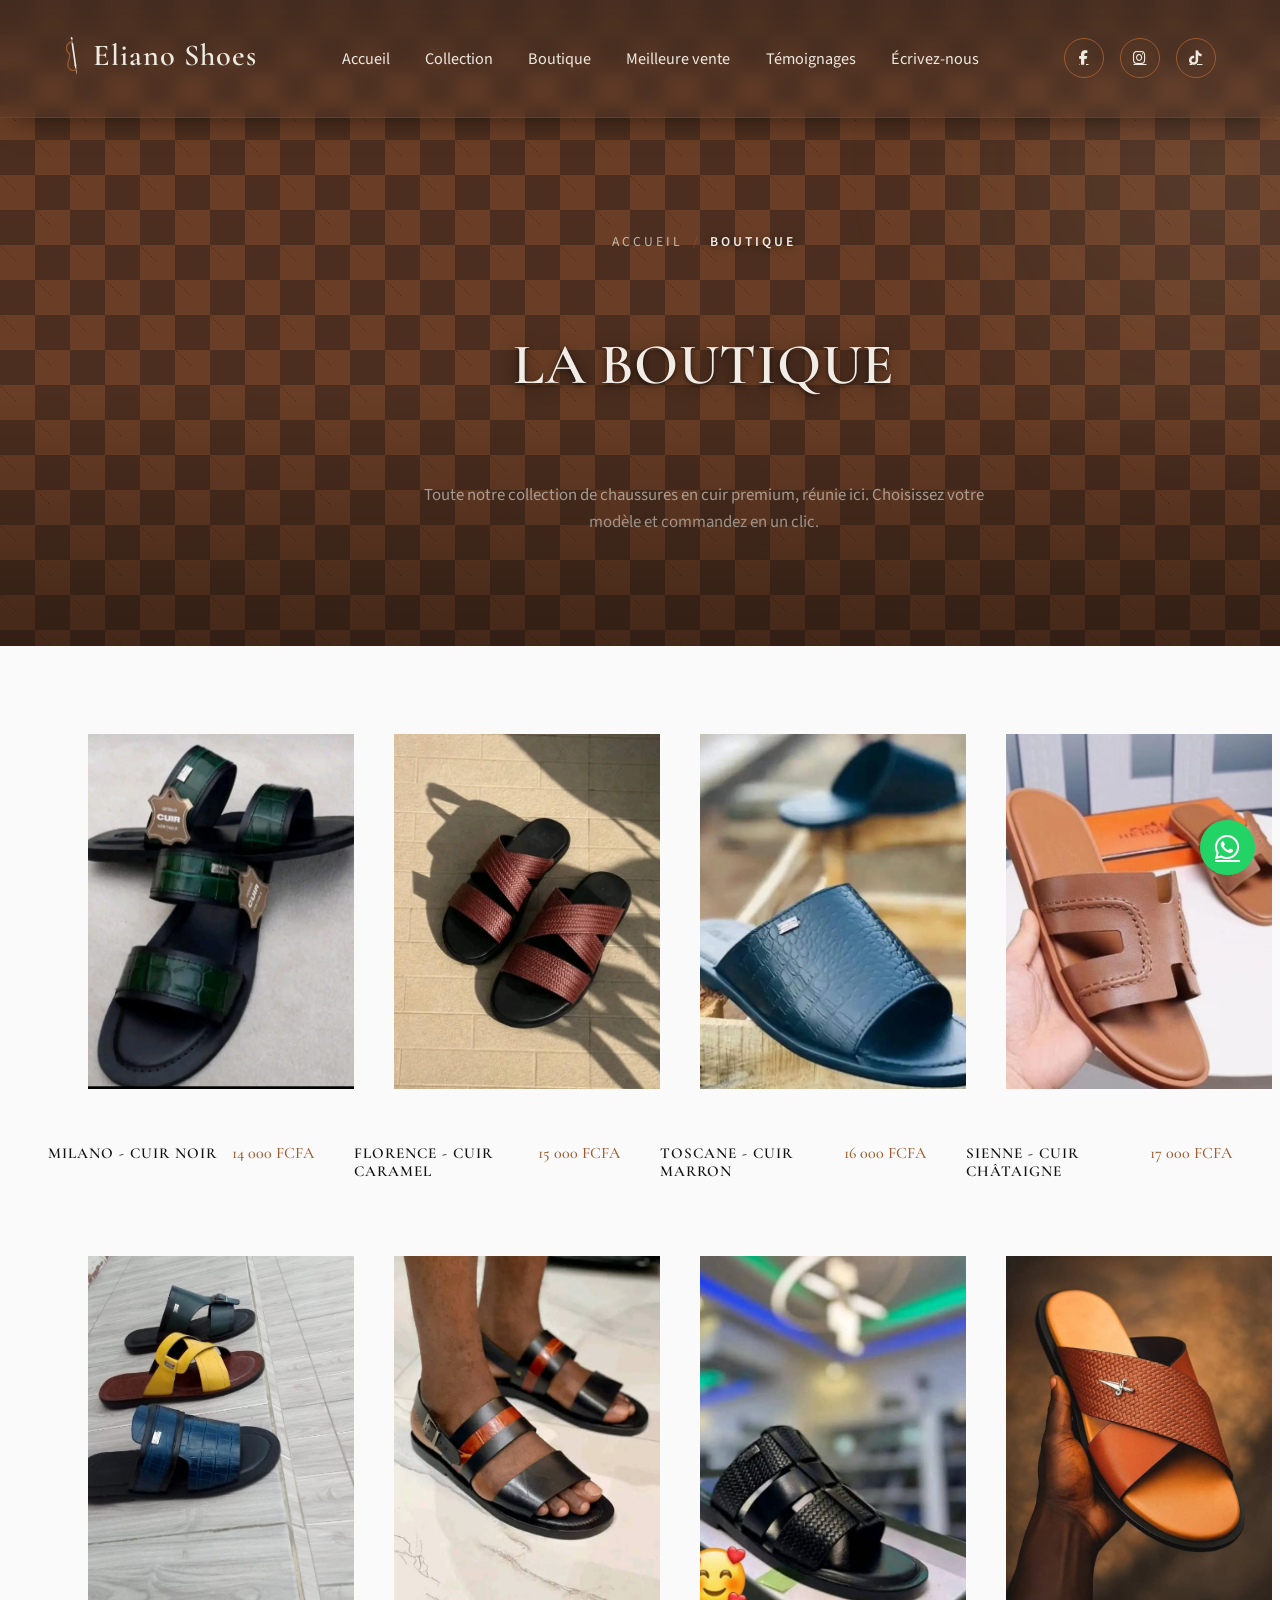
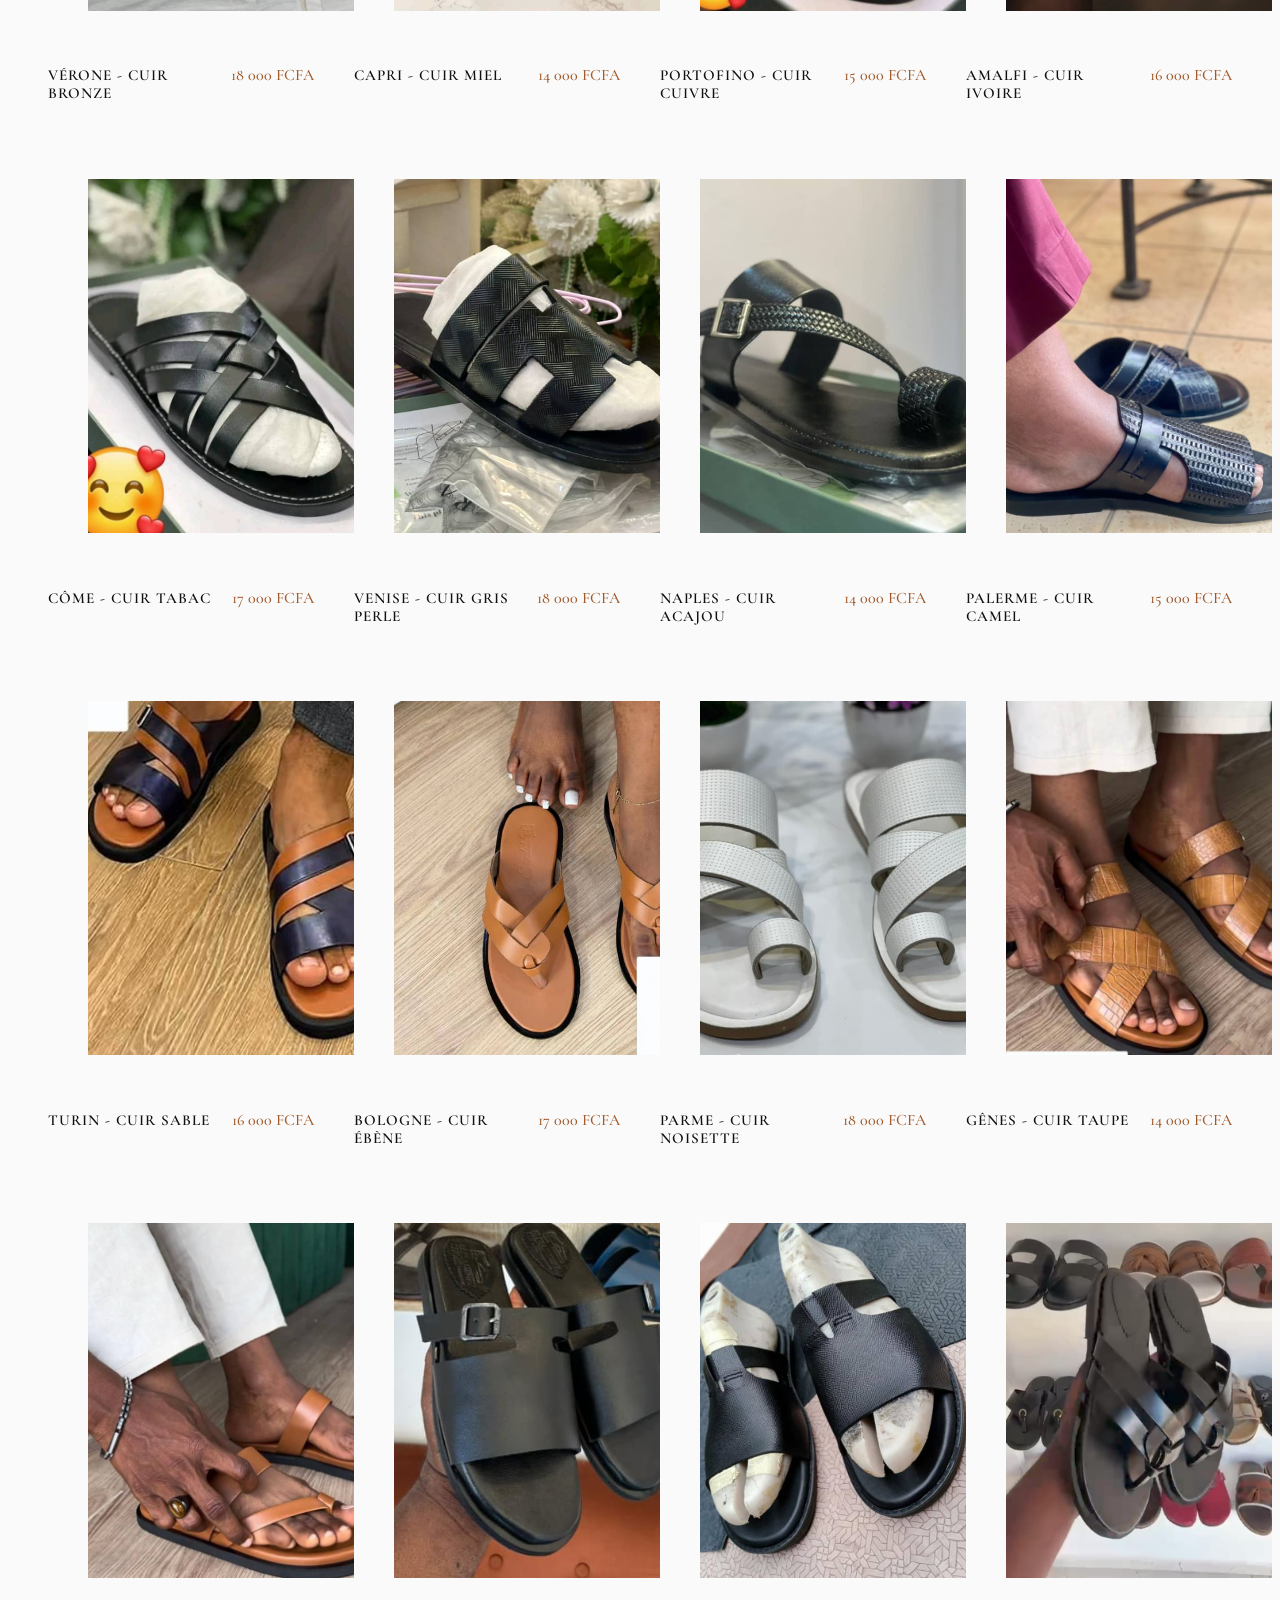
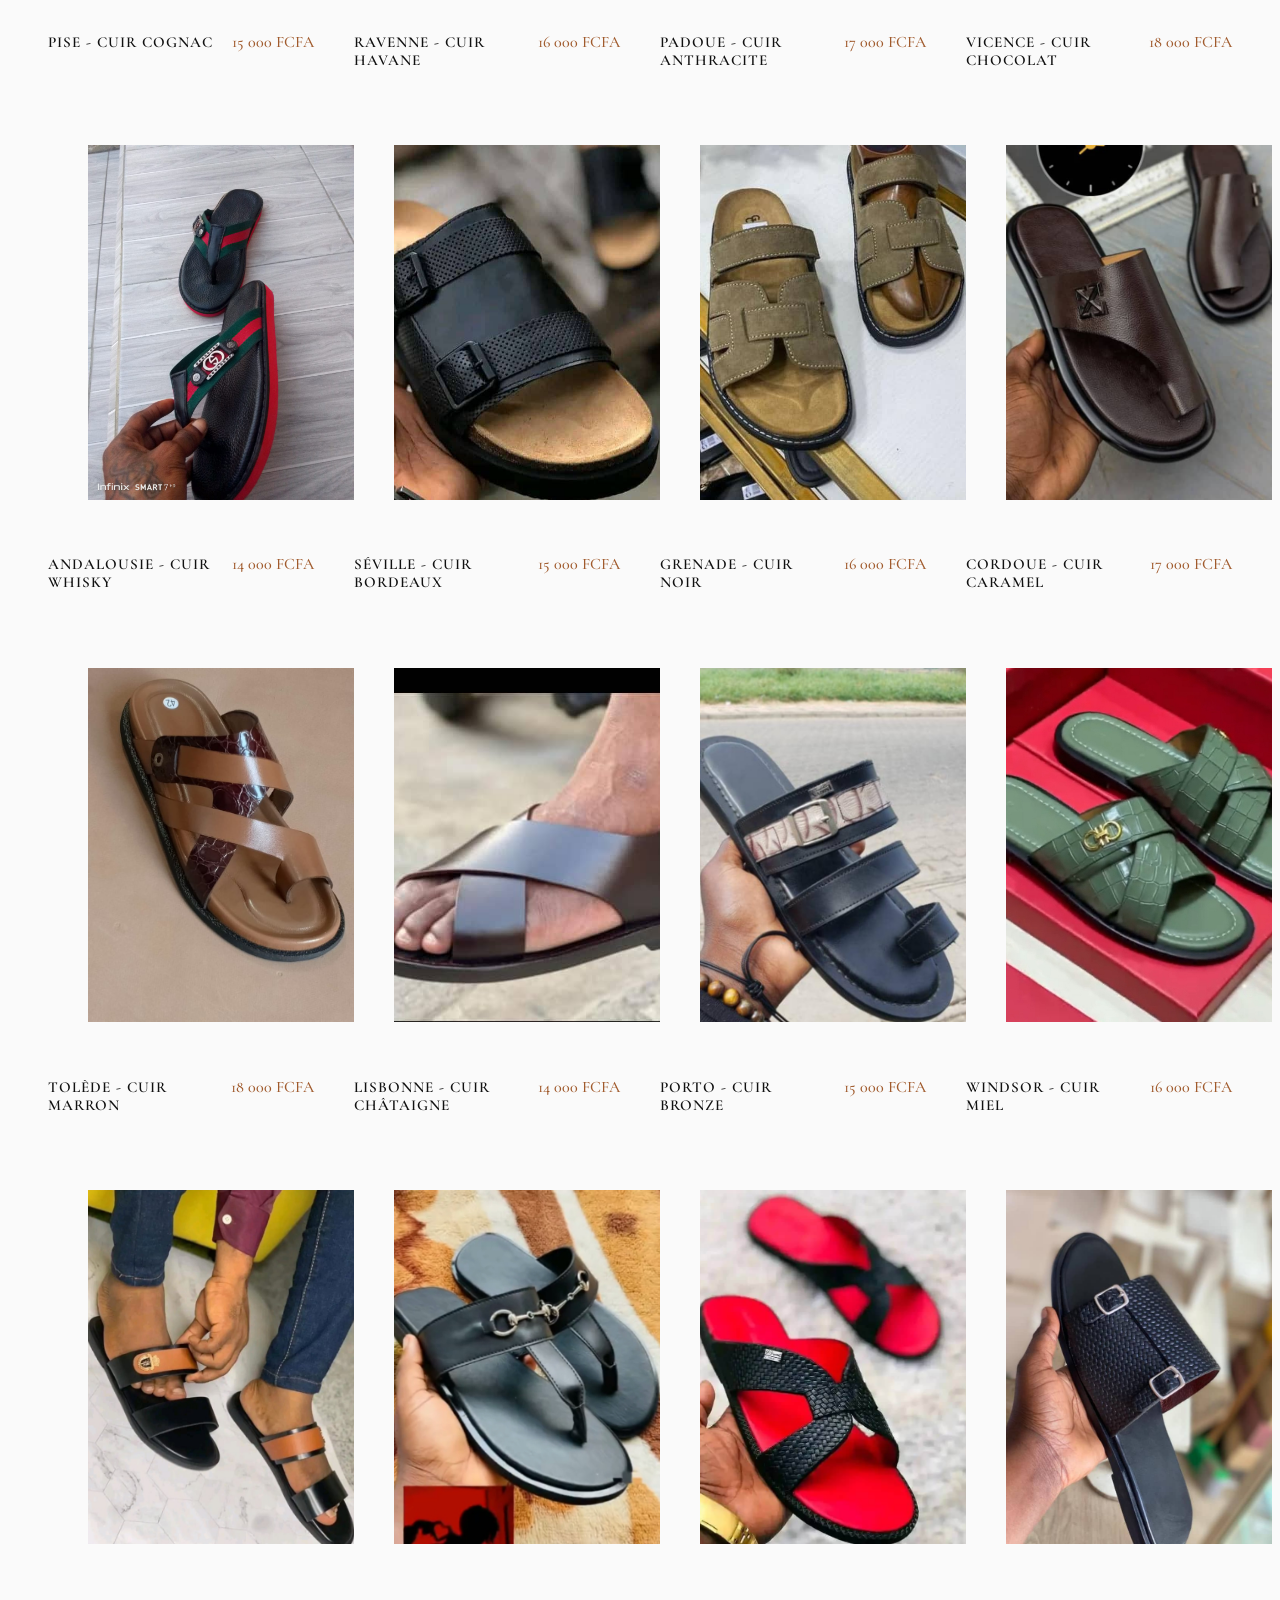
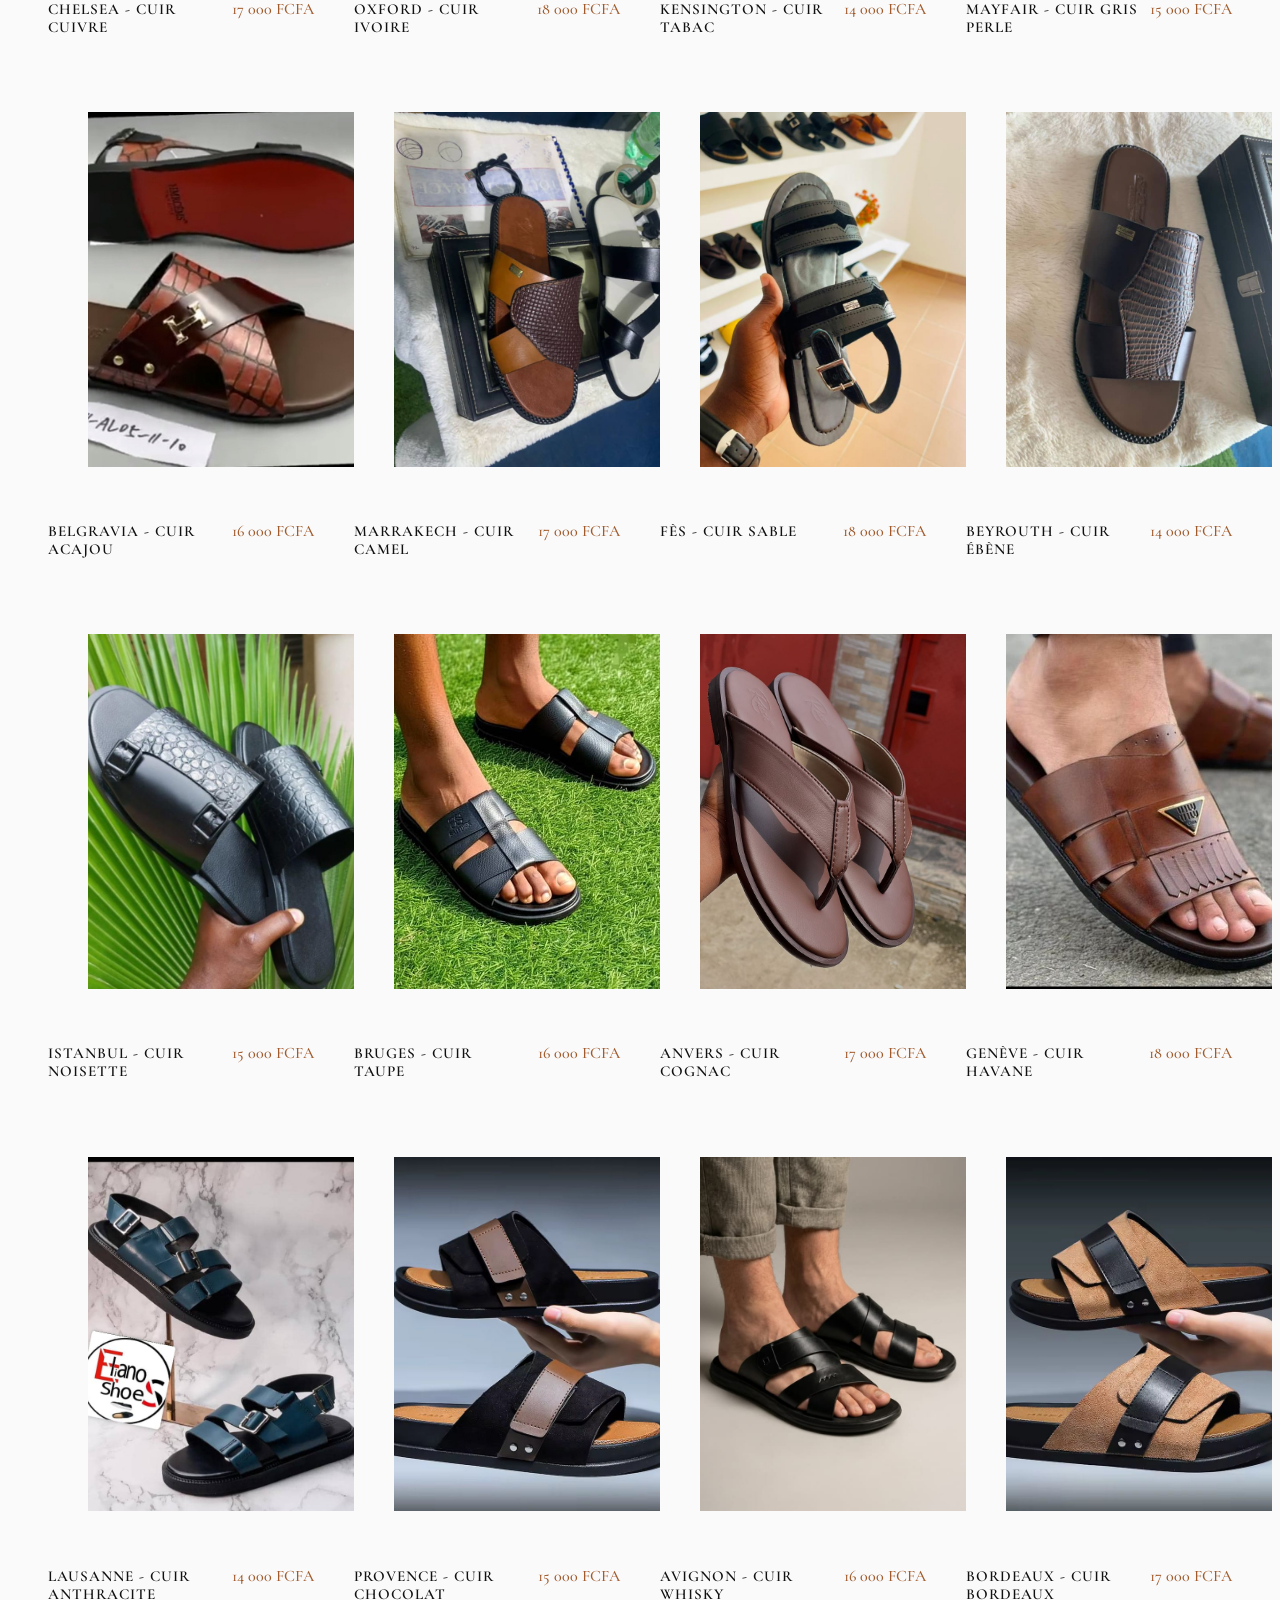
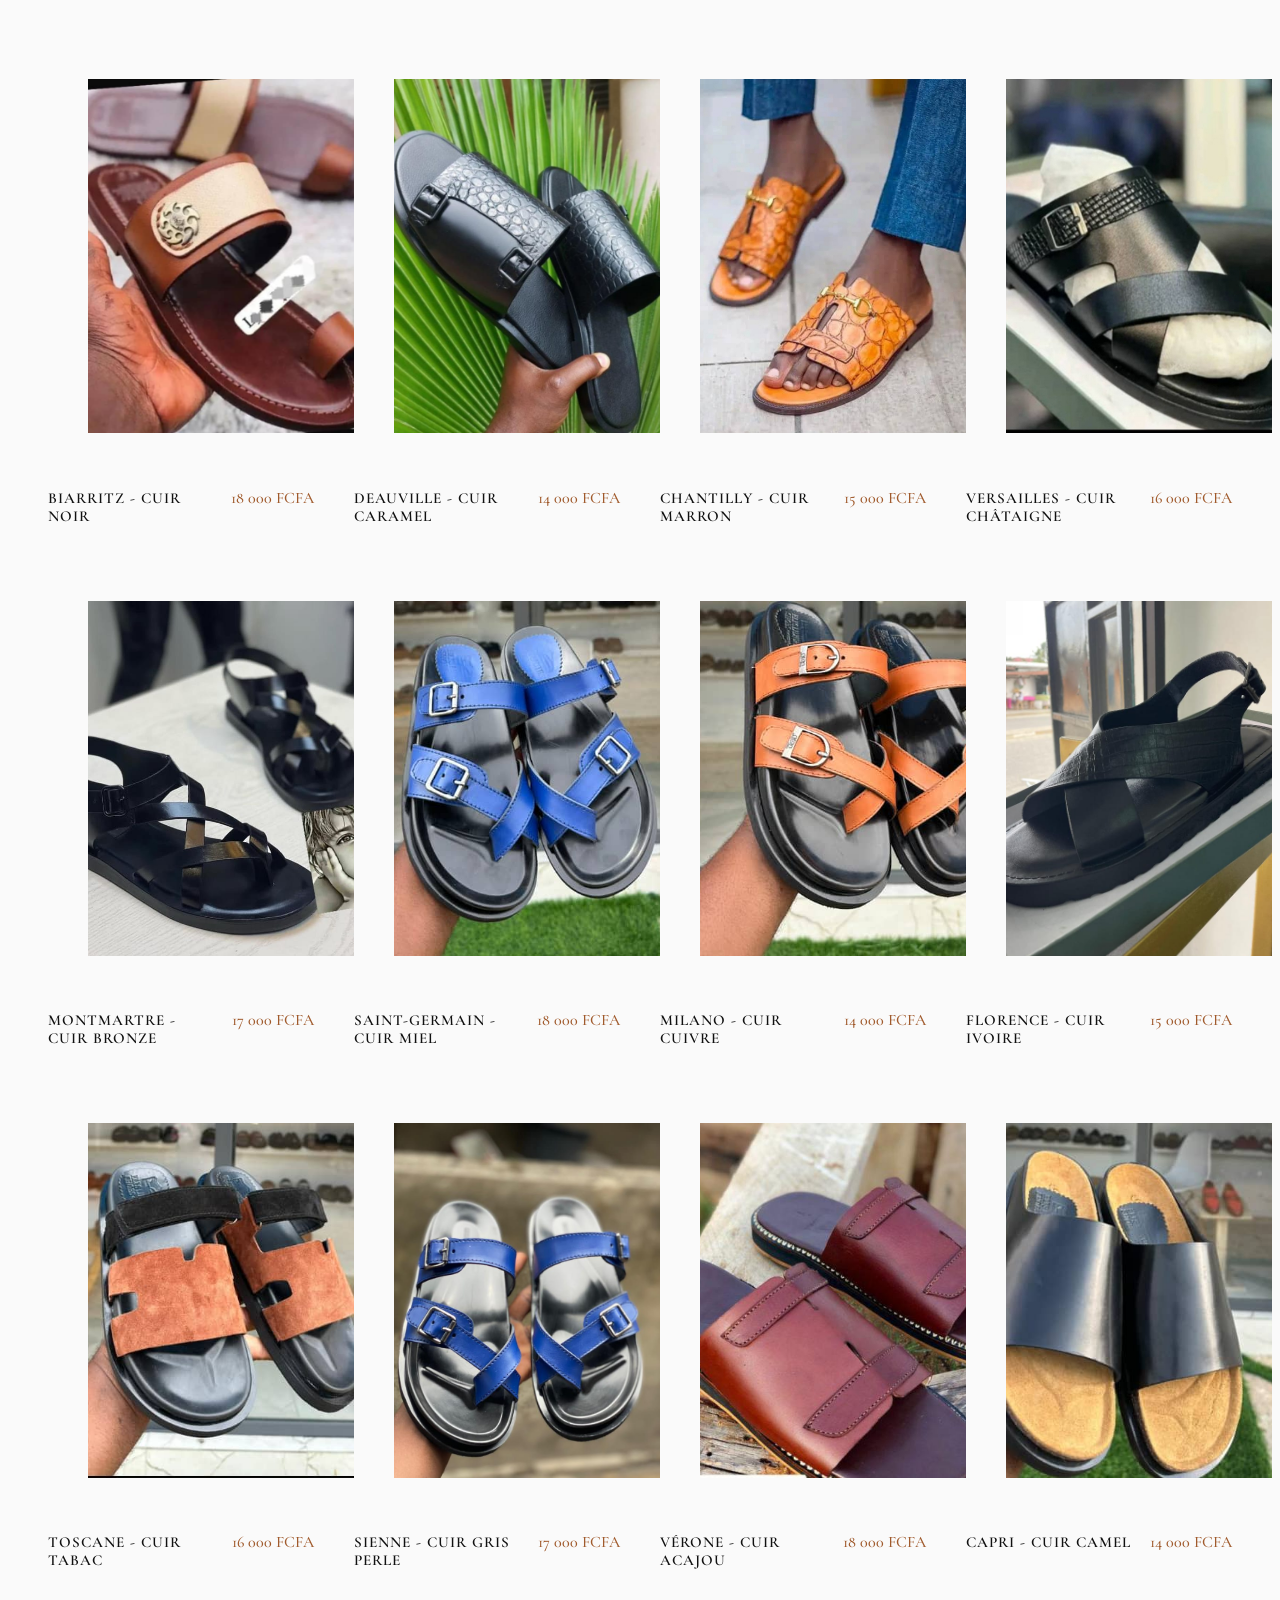
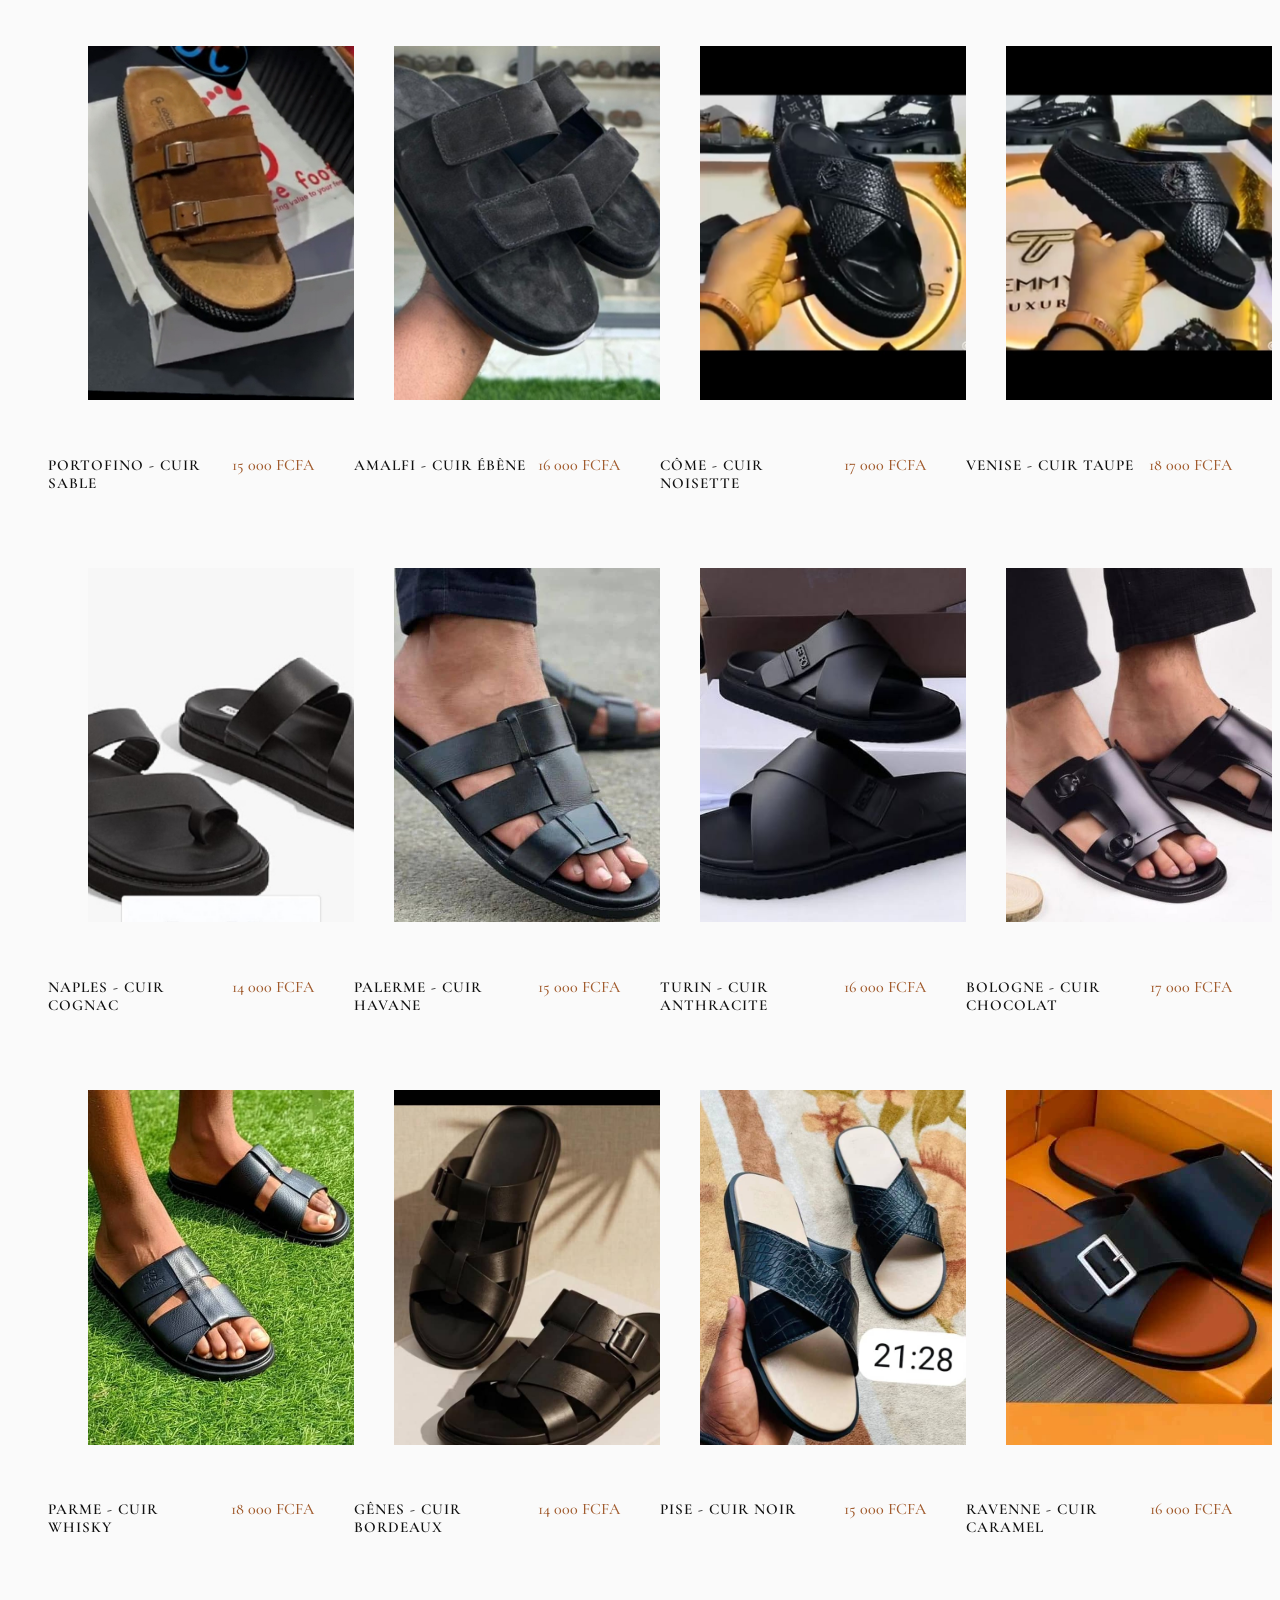
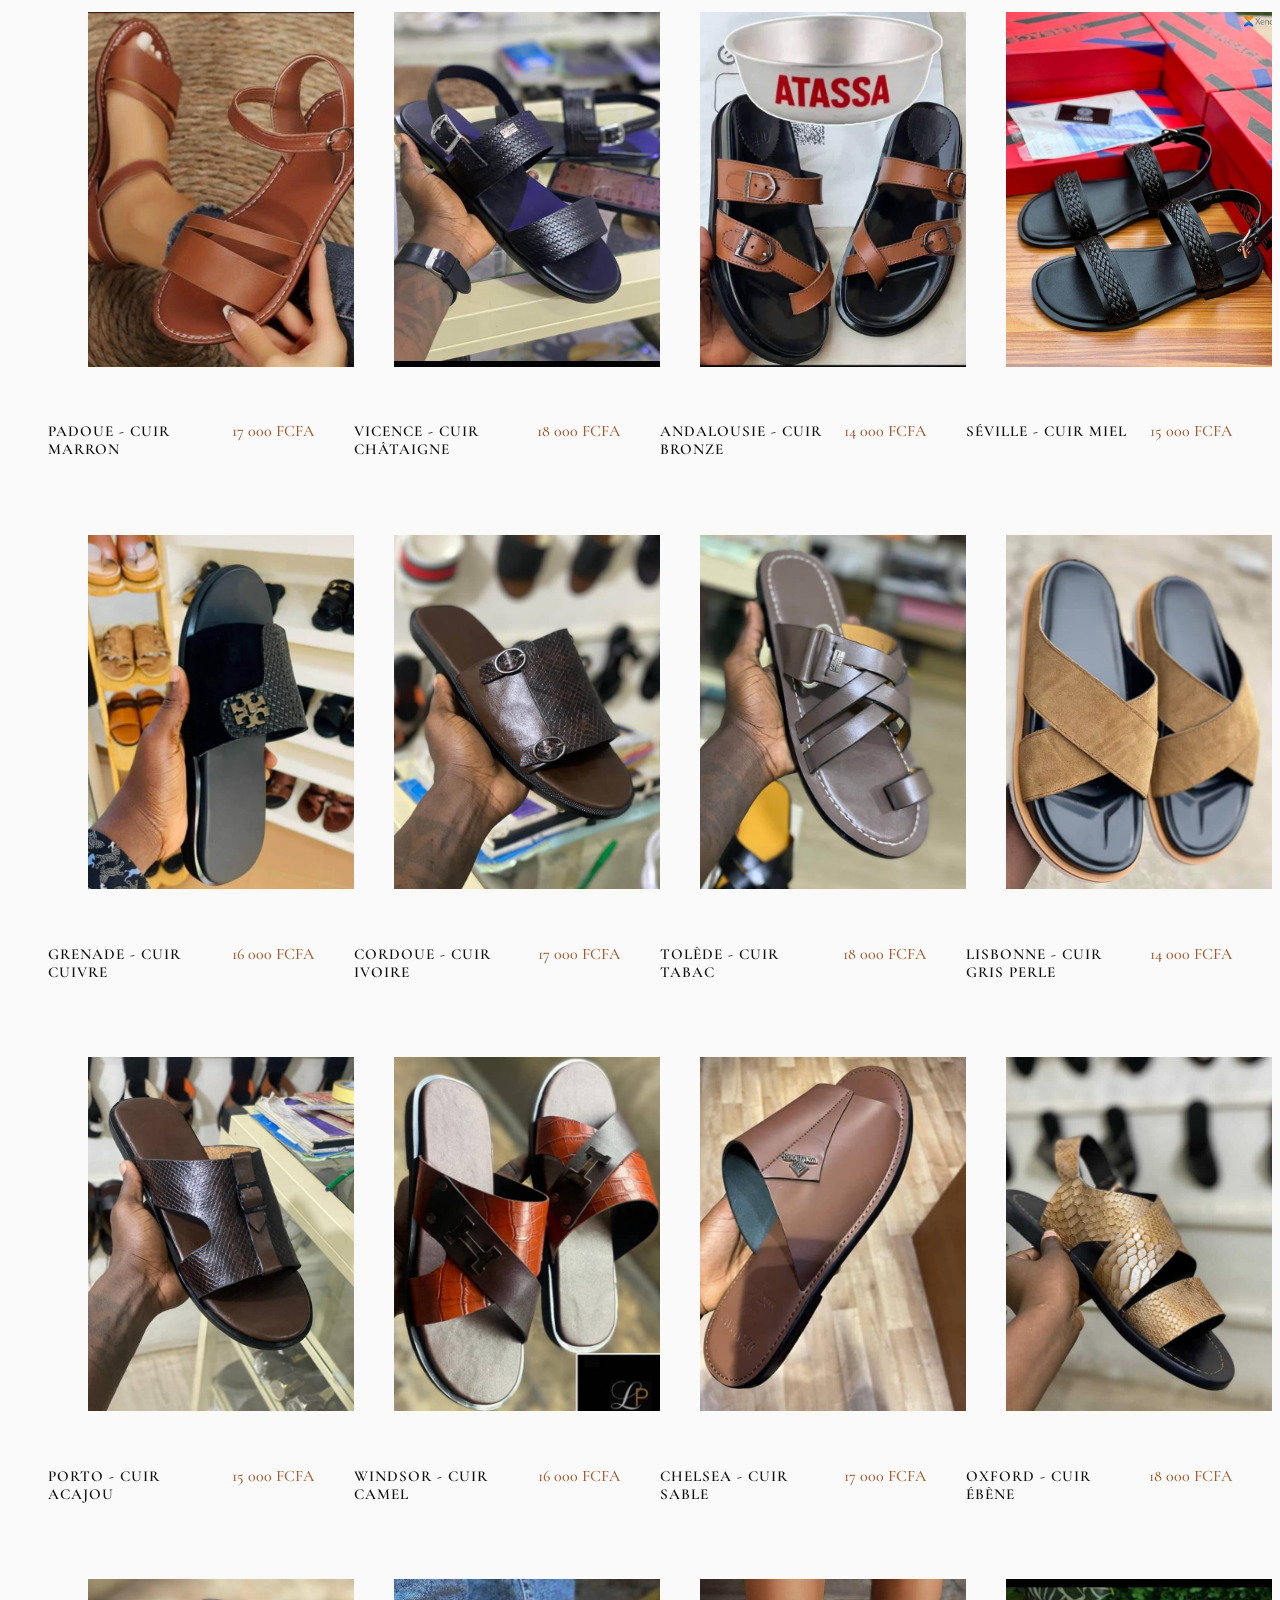
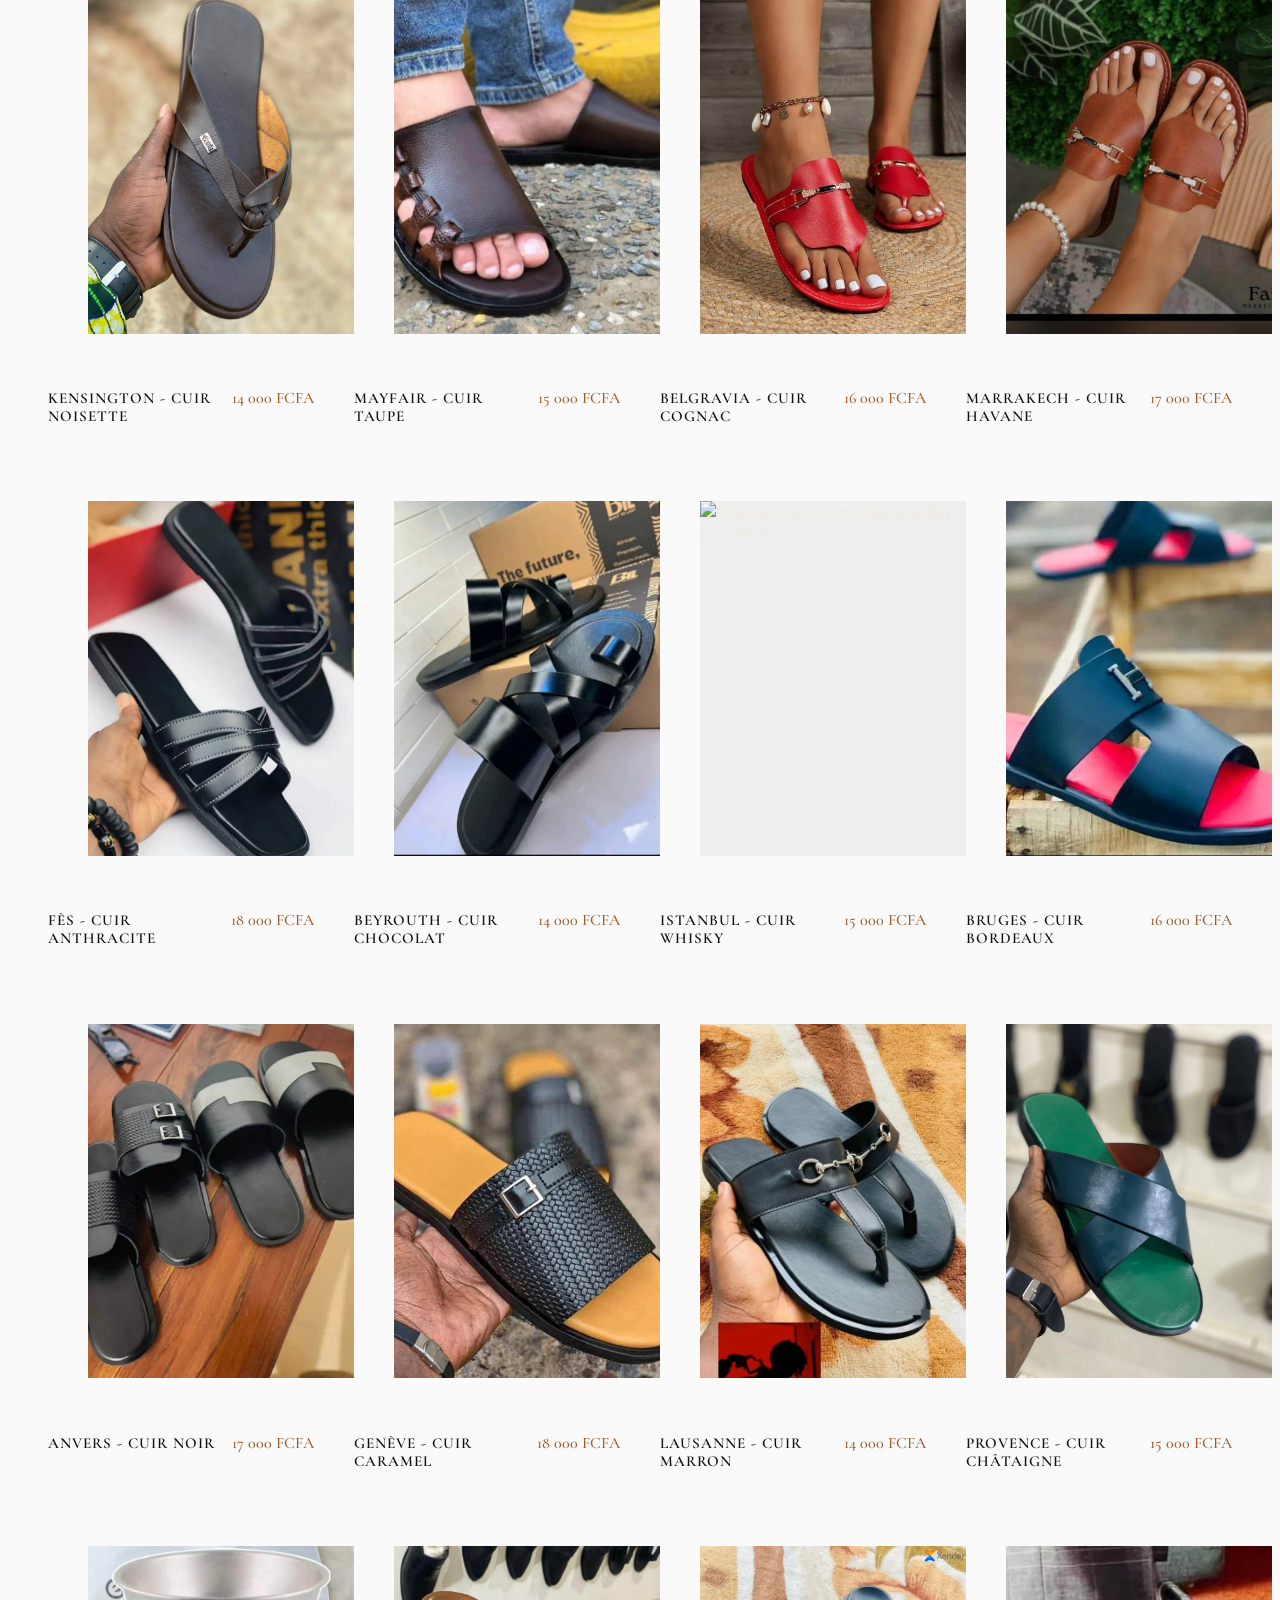
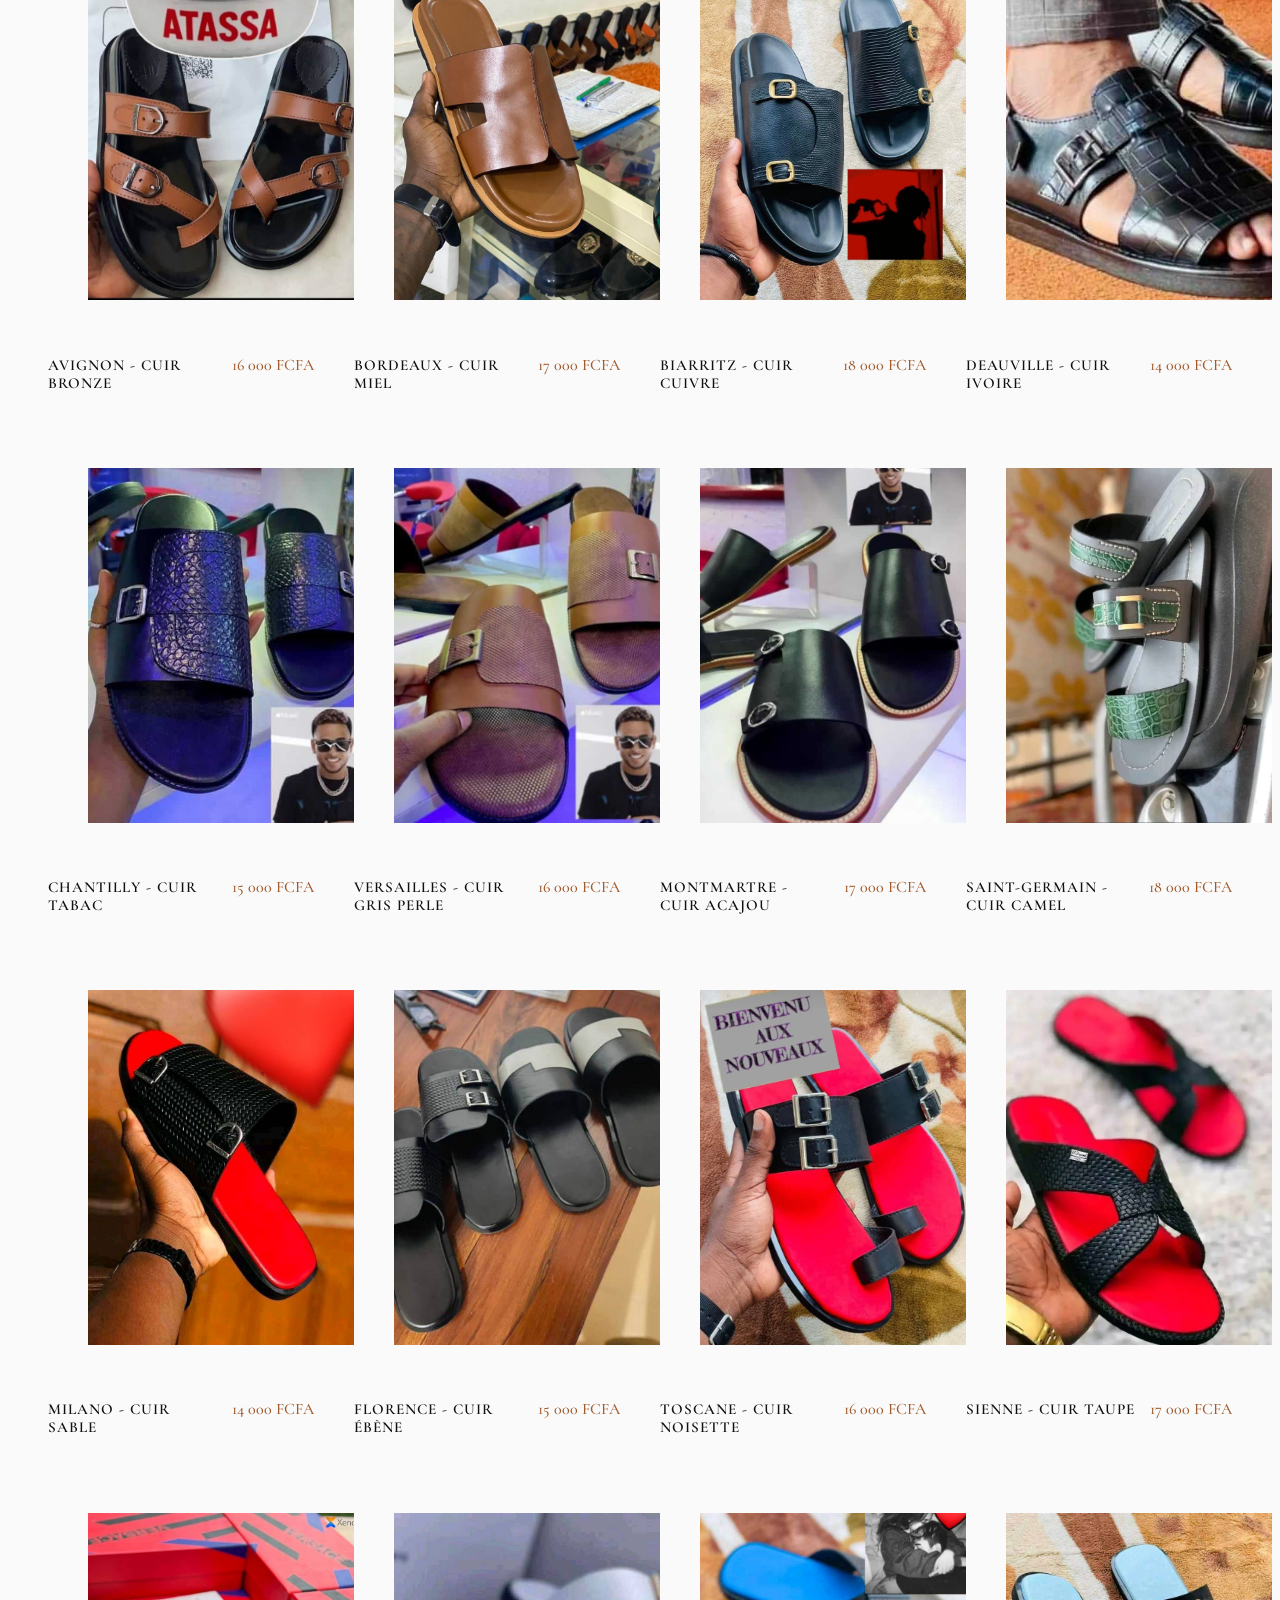
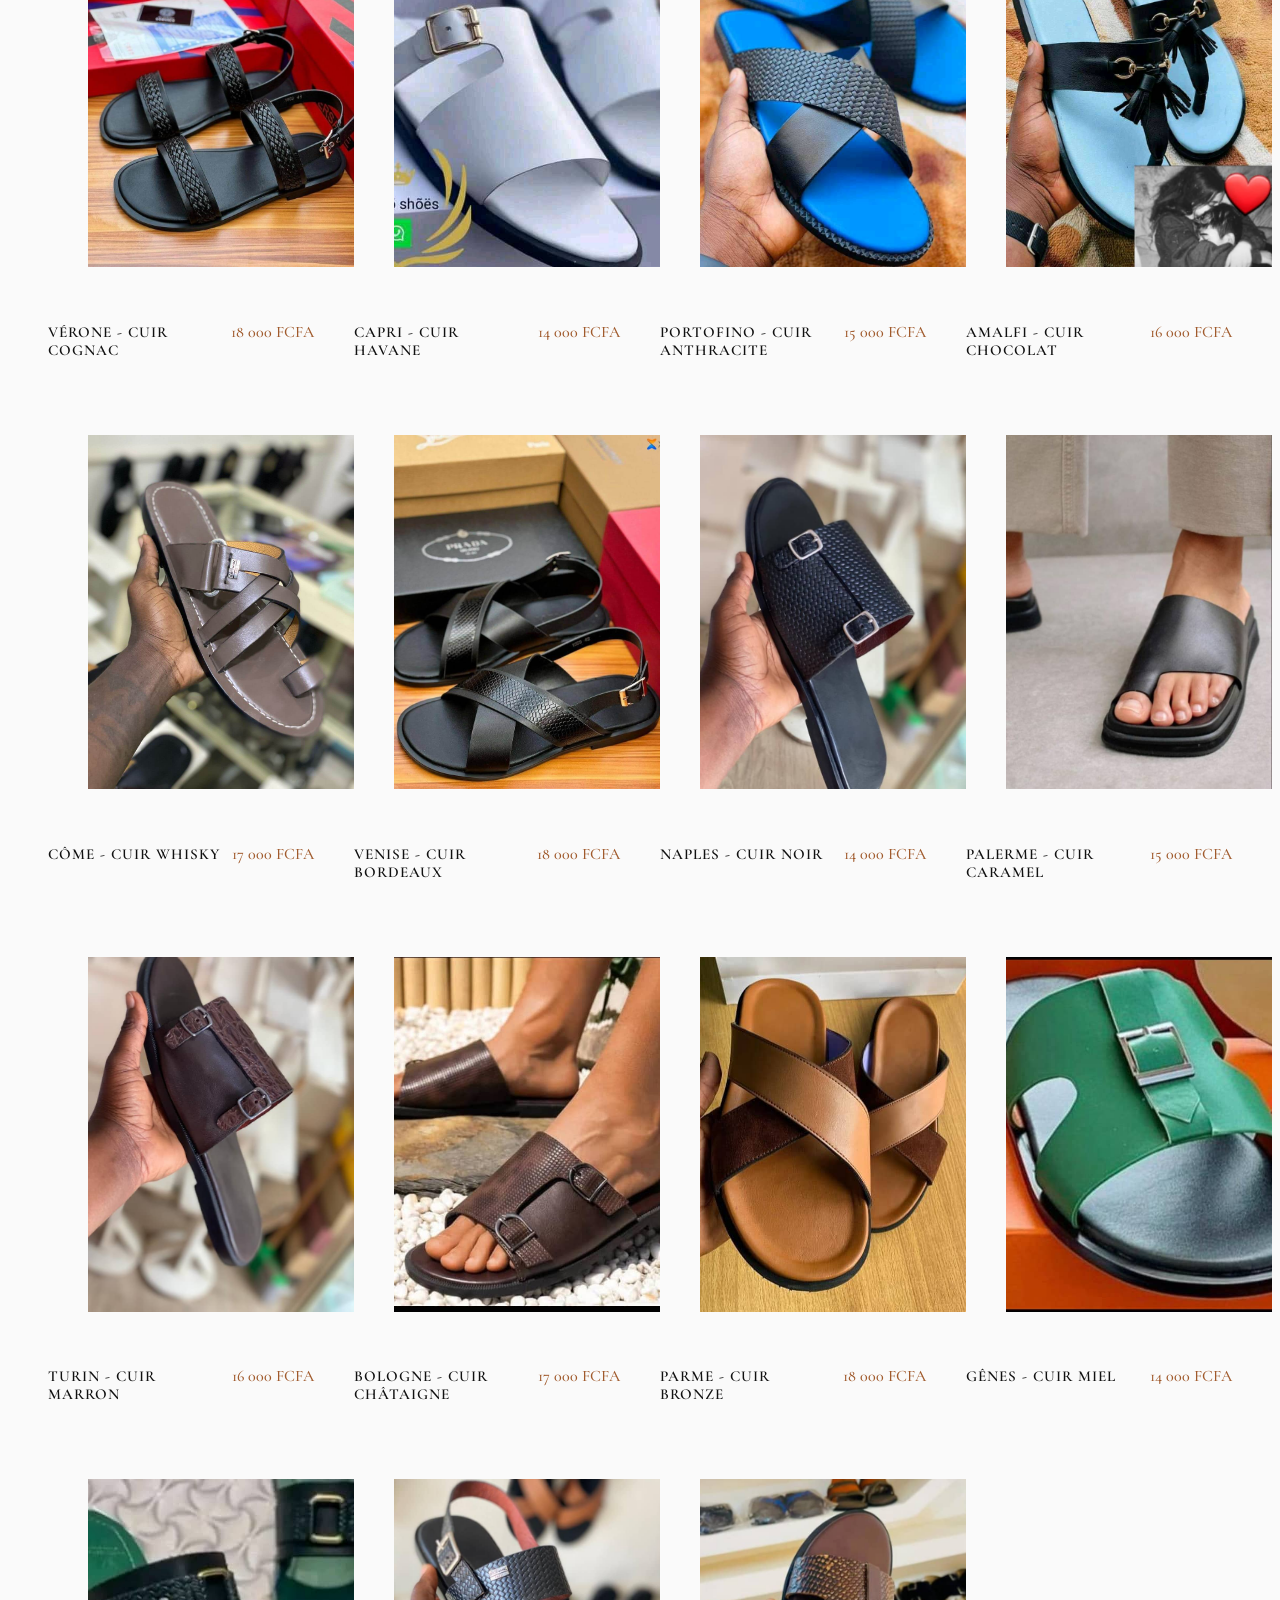
==== boutique.html @ b19184f9 "kj" ====
<!DOCTYPE html>
<html lang="en">
    <head>
        <!-- Charset -->
        <meta charset="UTF-8">

        <!-- Responsive -->
        <meta name="viewport" content="width=device-width, initial-scale=1.0">

        <!-- SEO -->
        <title>Boutique - Eliano Shoes | Toute notre collection de chaussures en cuir</title>
        <meta name="description" content="Découvrez toute la boutique Eliano Shoes : chaussures en cuir premium, fabrication artisanale, élégance et confort. Commandez en ligne via WhatsApp.">

        <!-- FAVICON -->
        <link rel="icon" type="image/png" href="./assets/icons/favicon/favicon.ico">

        <!-- Google Fonts -->
        <link rel="preconnect" href="https://fonts.googleapis.com">
        <link rel="preconnect" href="https://fonts.gstatic.com" crossorigin>
        <link href="https://fonts.googleapis.com/css2?family=Poppins:wght@300;400;500;600&family=Cormorant+Garamond:wght@400;500;600;700&family=Source+Sans+3:wght@300;400;600;700&display=swap" rel="stylesheet">

        <!-- Font Awesome (icônes) -->
        <link rel="stylesheet" href="https://cdnjs.cloudflare.com/ajax/libs/font-awesome/6.5.0/css/all.min.css">

        <!-- Stylesheet principal -->
        <link rel="stylesheet" href="./css/boutique/main.css">

        <!-- Open Graph (réseaux sociaux) -->
        <meta property="og:title" content="Boutique - Eliano Shoes">
        <meta property="og:description" content="Toute la collection de chaussures en cuir premium Eliano Shoes.">
        <meta property="og:image" content="./assets/icons/logo.jpeg">
        <meta property="og:type" content="website">
        <meta property="og:url" content="https://elianoshoes.onrender.com/boutique.html">

        <!-- Couleur principale mobile -->
        <meta name="theme-color" content="#000000">
    </head>
    <body>

        <!-- HEADER (hors de .hero pour ne pas être piégé dans son contexte d'empilement) -->
        <header class="hero__header">
            <div class="hero__logo">
                <a href="index.html#hero" class="hero__brand">
                    <svg class="brand-needle" viewBox="0 0 26 58" width="20" height="44" aria-hidden="true" focusable="false">
                        <rect x="11.9" y="5" width="2.2" height="39" rx="1.1" fill="#eeeae1"/>
                        <path d="M11.9 42 L14.1 42 L13 56 Z" fill="#eeeae1"/>
                        <ellipse cx="13" cy="10.5" rx="0.9" ry="2.3" fill="none" stroke="#3a2416" stroke-width="1"/>
                        <path class="brand-needle__thread" d="M11.9 10.8 C5 12.5 2.2 20 6.5 25.5 C10.8 31 2 35 3 42.5 C3.7 48 9 50.5 13 48" fill="none" stroke="#A05A2C" stroke-width="1.6" stroke-linecap="round"/>
                        <circle cx="13" cy="48" r="1.4" fill="#A05A2C"/>
                    </svg>
                    <span>Eliano Shoes</span>
                </a>
            </div>

            <!-- Desktop Navigation -->
            <nav class="hero__nav" aria-label="Navigation principale">
                <ul class="hero__menu">
                    <li><a href="index.html#hero">Accueil</a></li>
                    <li><a href="index.html#collection">Collection</a></li>
                    <li><a href="boutique.html" aria-current="page">Boutique</a></li>
                    <li><a href="index.html#best-seller">Meilleure vente</a></li>
                    <li><a href="index.html#temoignages">Témoignages</a></li>
                    <li><a href="https://wa.me/22955749137" target="_blank">Écrivez-nous</a></li>
                </ul>
            </nav>

            <!-- Social Links -->
            <ul class="hero__socials" aria-label="Réseaux sociaux">
                <li><a href="#" aria-label="Facebook"><i class="fa-brands fa-facebook-f"></i></a></li>
                <li><a href="#" aria-label="Instagram"><i class="fa-brands fa-instagram"></i></a></li>
                <li><a href="#" aria-label="TikTok"><i class="fa-brands fa-tiktok"></i></a></li>
            </ul>

            <!-- Mobile Menu Button -->
            <button class="hero__burger" aria-expanded="false" aria-controls="mobile-menu" aria-label="Ouvrir le menu mobile">
                <span></span>
                <span></span>
                <span></span>
            </button>
        </header>

        <!-- MOBILE NAV (hors de .hero également) -->
        <nav class="mobile-nav" id="mobile-menu" aria-label="Menu mobile">
            <ul class="mobile-nav__menu">
                <li><a href="index.html#hero">Accueil</a></li>
                <li><a href="index.html#collection">Collection</a></li>
                <li><a href="boutique.html">Boutique</a></li>
                <li><a href="index.html#best-seller">Meilleure vente</a></li>
                <li><a href="index.html#temoignages">Témoignages</a></li>
                <li><a href="https://wa.me/22955749137" target="_blank">Écrivez-nous</a></li>
            </ul>
            <!-- Social Links -->
            <ul class="hero__socials" aria-label="Réseaux sociaux">
                <li><a href="#" aria-label="Facebook"><i class="fa-brands fa-facebook-f"></i></a></li>
                <li><a href="#" aria-label="Instagram"><i class="fa-brands fa-instagram"></i></a></li>
                <li><a href="#" aria-label="TikTok"><i class="fa-brands fa-tiktok"></i></a></li>
            </ul>
        </nav>

        <!-- BANNIÈRE / EN-TÊTE DE PAGE -->
        <section class="hero hero--shop" id="hero" role="region" aria-labelledby="page-banner-title">

            <!-- CONTENU DE LA BANNIÈRE -->
            <div class="page-banner__content">
                <p class="page-banner__breadcrumb">
                    <a href="index.html#hero">Accueil</a>
                    <span class="page-banner__breadcrumb-sep">/</span>
                    <span class="page-banner__breadcrumb-current" aria-current="page">Boutique</span>
                </p>

                <h1 class="page-banner__title" id="page-banner-title">La Boutique</h1>

                <p class="page-banner__subtitle">
                    Toute notre collection de chaussures en cuir premium, réunie ici.
                    Choisissez votre modèle et commandez en un clic.
                </p>
            </div>

        </section>

        <!-- GRILLE PRODUITS (identique à la page d'accueil) -->
        <section class="collection boutique-shop" id="produits" role="region" aria-label="Tous les produits">
            <div class="collection__content">
                <section class="collection-category" aria-label="Produits">
                    <div class="collection-category__grid" role="list">

                        <!-- CARD 1 -->
                        <article
                            class="product-card"
                            role="listitem"
                            data-name="Milano - Cuir Noir"
                            data-image="https://elianoshoes.onrender.com/assets/image/Shoes/1.jpeg"
                            data-price="14 000 FCFA"
                            >
                            <figure class="product-card__image-wrapper">
                                <img
                                    src="./assets/images/shoes/1.jpeg"
                                    alt="Chaussure en cuir modèle Milano - Cuir Noir"
                                    class="product-card__image"
                                    loading="lazy"
                                >
                                <button type="button" class="product-card__order-btn">
                                    Commander <i class="fa-solid fa-cart-shopping" aria-hidden="true"></i>
                                </button>
                            </figure>

                            <div class="product-card__info">
                                <h4 class="product-card__name">Milano - Cuir Noir</h4>
                                <p class="product-card__price">14 000 FCFA</p>
                            </div>
                        </article>

                        <!-- CARD 2 -->
                        <article
                            class="product-card"
                            role="listitem"
                            data-name="Florence - Cuir Caramel"
                            data-image="https://elianoshoes.onrender.com/assets/image/Shoes/2.jpeg"
                            data-price="15 000 FCFA"
                            >
                            <figure class="product-card__image-wrapper">
                                <img
                                    src="./assets/images/shoes/2.jpeg"
                                    alt="Chaussure en cuir modèle Florence - Cuir Caramel"
                                    class="product-card__image"
                                    loading="lazy"
                                >
                                <button type="button" class="product-card__order-btn">
                                    Commander <i class="fa-solid fa-cart-shopping" aria-hidden="true"></i>
                                </button>
                            </figure>

                            <div class="product-card__info">
                                <h4 class="product-card__name">Florence - Cuir Caramel</h4>
                                <p class="product-card__price">15 000 FCFA</p>
                            </div>
                        </article>

                        <!-- CARD 3 -->
                        <article
                            class="product-card"
                            role="listitem"
                            data-name="Toscane - Cuir Marron"
                            data-image="https://elianoshoes.onrender.com/assets/image/Shoes/3.jpeg"
                            data-price="16 000 FCFA"
                            >
                            <figure class="product-card__image-wrapper">
                                <img
                                    src="./assets/images/shoes/3.jpeg"
                                    alt="Chaussure en cuir modèle Toscane - Cuir Marron"
                                    class="product-card__image"
                                    loading="lazy"
                                >
                                <button type="button" class="product-card__order-btn">
                                    Commander <i class="fa-solid fa-cart-shopping" aria-hidden="true"></i>
                                </button>
                            </figure>

                            <div class="product-card__info">
                                <h4 class="product-card__name">Toscane - Cuir Marron</h4>
                                <p class="product-card__price">16 000 FCFA</p>
                            </div>
                        </article>

                        <!-- CARD 4 -->
                        <article
                            class="product-card"
                            role="listitem"
                            data-name="Sienne - Cuir Châtaigne"
                            data-image="https://elianoshoes.onrender.com/assets/image/Shoes/4.jpeg"
                            data-price="17 000 FCFA"
                            >
                            <figure class="product-card__image-wrapper">
                                <img
                                    src="./assets/images/shoes/4.jpeg"
                                    alt="Chaussure en cuir modèle Sienne - Cuir Châtaigne"
                                    class="product-card__image"
                                    loading="lazy"
                                >
                                <button type="button" class="product-card__order-btn">
                                    Commander <i class="fa-solid fa-cart-shopping" aria-hidden="true"></i>
                                </button>
                            </figure>

                            <div class="product-card__info">
                                <h4 class="product-card__name">Sienne - Cuir Châtaigne</h4>
                                <p class="product-card__price">17 000 FCFA</p>
                            </div>
                        </article>

                        <!-- CARD 5 -->
                        <article
                            class="product-card"
                            role="listitem"
                            data-name="Vérone - Cuir Bronze"
                            data-image="https://elianoshoes.onrender.com/assets/image/Shoes/5.jpeg"
                            data-price="18 000 FCFA"
                            >
                            <figure class="product-card__image-wrapper">
                                <img
                                    src="./assets/images/shoes/5.jpeg"
                                    alt="Chaussure en cuir modèle Vérone - Cuir Bronze"
                                    class="product-card__image"
                                    loading="lazy"
                                >
                                <button type="button" class="product-card__order-btn">
                                    Commander <i class="fa-solid fa-cart-shopping" aria-hidden="true"></i>
                                </button>
                            </figure>

                            <div class="product-card__info">
                                <h4 class="product-card__name">Vérone - Cuir Bronze</h4>
                                <p class="product-card__price">18 000 FCFA</p>
                            </div>
                        </article>

                        <!-- CARD 6 -->
                        <article
                            class="product-card"
                            role="listitem"
                            data-name="Capri - Cuir Miel"
                            data-image="https://elianoshoes.onrender.com/assets/image/Shoes/6.jpeg"
                            data-price="14 000 FCFA"
                            >
                            <figure class="product-card__image-wrapper">
                                <img
                                    src="./assets/images/shoes/6.jpeg"
                                    alt="Chaussure en cuir modèle Capri - Cuir Miel"
                                    class="product-card__image"
                                    loading="lazy"
                                >
                                <button type="button" class="product-card__order-btn">
                                    Commander <i class="fa-solid fa-cart-shopping" aria-hidden="true"></i>
                                </button>
                            </figure>

                            <div class="product-card__info">
                                <h4 class="product-card__name">Capri - Cuir Miel</h4>
                                <p class="product-card__price">14 000 FCFA</p>
                            </div>
                        </article>

                        <!-- CARD 7 -->
                        <article
                            class="product-card"
                            role="listitem"
                            data-name="Portofino - Cuir Cuivre"
                            data-image="https://elianoshoes.onrender.com/assets/image/Shoes/7.jpeg"
                            data-price="15 000 FCFA"
                            >
                            <figure class="product-card__image-wrapper">
                                <img
                                    src="./assets/images/shoes/7.jpeg"
                                    alt="Chaussure en cuir modèle Portofino - Cuir Cuivre"
                                    class="product-card__image"
                                    loading="lazy"
                                >
                                <button type="button" class="product-card__order-btn">
                                    Commander <i class="fa-solid fa-cart-shopping" aria-hidden="true"></i>
                                </button>
                            </figure>

                            <div class="product-card__info">
                                <h4 class="product-card__name">Portofino - Cuir Cuivre</h4>
                                <p class="product-card__price">15 000 FCFA</p>
                            </div>
                        </article>

                        <!-- CARD 8 -->
                        <article
                            class="product-card"
                            role="listitem"
                            data-name="Amalfi - Cuir Ivoire"
                            data-image="https://elianoshoes.onrender.com/assets/image/Shoes/8.jpeg"
                            data-price="16 000 FCFA"
                            >
                            <figure class="product-card__image-wrapper">
                                <img
                                    src="./assets/images/shoes/8.jpeg"
                                    alt="Chaussure en cuir modèle Amalfi - Cuir Ivoire"
                                    class="product-card__image"
                                    loading="lazy"
                                >
                                <button type="button" class="product-card__order-btn">
                                    Commander <i class="fa-solid fa-cart-shopping" aria-hidden="true"></i>
                                </button>
                            </figure>

                            <div class="product-card__info">
                                <h4 class="product-card__name">Amalfi - Cuir Ivoire</h4>
                                <p class="product-card__price">16 000 FCFA</p>
                            </div>
                        </article>

                        <!-- CARD 9 -->
                        <article
                            class="product-card"
                            role="listitem"
                            data-name="Côme - Cuir Tabac"
                            data-image="https://elianoshoes.onrender.com/assets/image/Shoes/9.jpeg"
                            data-price="17 000 FCFA"
                            >
                            <figure class="product-card__image-wrapper">
                                <img
                                    src="./assets/images/shoes/9.jpeg"
                                    alt="Chaussure en cuir modèle Côme - Cuir Tabac"
                                    class="product-card__image"
                                    loading="lazy"
                                >
                                <button type="button" class="product-card__order-btn">
                                    Commander <i class="fa-solid fa-cart-shopping" aria-hidden="true"></i>
                                </button>
                            </figure>

                            <div class="product-card__info">
                                <h4 class="product-card__name">Côme - Cuir Tabac</h4>
                                <p class="product-card__price">17 000 FCFA</p>
                            </div>
                        </article>

                        <!-- CARD 10 -->
                        <article
                            class="product-card"
                            role="listitem"
                            data-name="Venise - Cuir Gris Perle"
                            data-image="https://elianoshoes.onrender.com/assets/image/Shoes/10.jpeg"
                            data-price="18 000 FCFA"
                            >
                            <figure class="product-card__image-wrapper">
                                <img
                                    src="./assets/images/shoes/10.jpeg"
                                    alt="Chaussure en cuir modèle Venise - Cuir Gris Perle"
                                    class="product-card__image"
                                    loading="lazy"
                                >
                                <button type="button" class="product-card__order-btn">
                                    Commander <i class="fa-solid fa-cart-shopping" aria-hidden="true"></i>
                                </button>
                            </figure>

                            <div class="product-card__info">
                                <h4 class="product-card__name">Venise - Cuir Gris Perle</h4>
                                <p class="product-card__price">18 000 FCFA</p>
                            </div>
                        </article>

                        <!-- CARD 11 -->
                        <article
                            class="product-card"
                            role="listitem"
                            data-name="Naples - Cuir Acajou"
                            data-image="https://elianoshoes.onrender.com/assets/image/Shoes/11.jpeg"
                            data-price="14 000 FCFA"
                            >
                            <figure class="product-card__image-wrapper">
                                <img
                                    src="./assets/images/shoes/11.jpeg"
                                    alt="Chaussure en cuir modèle Naples - Cuir Acajou"
                                    class="product-card__image"
                                    loading="lazy"
                                >
                                <button type="button" class="product-card__order-btn">
                                    Commander <i class="fa-solid fa-cart-shopping" aria-hidden="true"></i>
                                </button>
                            </figure>

                            <div class="product-card__info">
                                <h4 class="product-card__name">Naples - Cuir Acajou</h4>
                                <p class="product-card__price">14 000 FCFA</p>
                            </div>
                        </article>

                        <!-- CARD 12 -->
                        <article
                            class="product-card"
                            role="listitem"
                            data-name="Palerme - Cuir Camel"
                            data-image="https://elianoshoes.onrender.com/assets/image/Shoes/12.jpeg"
                            data-price="15 000 FCFA"
                            >
                            <figure class="product-card__image-wrapper">
                                <img
                                    src="./assets/images/shoes/12.jpeg"
                                    alt="Chaussure en cuir modèle Palerme - Cuir Camel"
                                    class="product-card__image"
                                    loading="lazy"
                                >
                                <button type="button" class="product-card__order-btn">
                                    Commander <i class="fa-solid fa-cart-shopping" aria-hidden="true"></i>
                                </button>
                            </figure>

                            <div class="product-card__info">
                                <h4 class="product-card__name">Palerme - Cuir Camel</h4>
                                <p class="product-card__price">15 000 FCFA</p>
                            </div>
                        </article>

                        <!-- CARD 13 -->
                        <article
                            class="product-card"
                            role="listitem"
                            data-name="Turin - Cuir Sable"
                            data-image="https://elianoshoes.onrender.com/assets/image/Shoes/13.jpeg"
                            data-price="16 000 FCFA"
                            >
                            <figure class="product-card__image-wrapper">
                                <img
                                    src="./assets/images/shoes/13.jpeg"
                                    alt="Chaussure en cuir modèle Turin - Cuir Sable"
                                    class="product-card__image"
                                    loading="lazy"
                                >
                                <button type="button" class="product-card__order-btn">
                                    Commander <i class="fa-solid fa-cart-shopping" aria-hidden="true"></i>
                                </button>
                            </figure>

                            <div class="product-card__info">
                                <h4 class="product-card__name">Turin - Cuir Sable</h4>
                                <p class="product-card__price">16 000 FCFA</p>
                            </div>
                        </article>

                        <!-- CARD 14 -->
                        <article
                            class="product-card"
                            role="listitem"
                            data-name="Bologne - Cuir Ébène"
                            data-image="https://elianoshoes.onrender.com/assets/image/Shoes/14.jpeg"
                            data-price="17 000 FCFA"
                            >
                            <figure class="product-card__image-wrapper">
                                <img
                                    src="./assets/images/shoes/14.jpeg"
                                    alt="Chaussure en cuir modèle Bologne - Cuir Ébène"
                                    class="product-card__image"
                                    loading="lazy"
                                >
                                <button type="button" class="product-card__order-btn">
                                    Commander <i class="fa-solid fa-cart-shopping" aria-hidden="true"></i>
                                </button>
                            </figure>

                            <div class="product-card__info">
                                <h4 class="product-card__name">Bologne - Cuir Ébène</h4>
                                <p class="product-card__price">17 000 FCFA</p>
                            </div>
                        </article>

                        <!-- CARD 15 -->
                        <article
                            class="product-card"
                            role="listitem"
                            data-name="Parme - Cuir Noisette"
                            data-image="https://elianoshoes.onrender.com/assets/image/Shoes/15.jpeg"
                            data-price="18 000 FCFA"
                            >
                            <figure class="product-card__image-wrapper">
                                <img
                                    src="./assets/images/shoes/15.jpeg"
                                    alt="Chaussure en cuir modèle Parme - Cuir Noisette"
                                    class="product-card__image"
                                    loading="lazy"
                                >
                                <button type="button" class="product-card__order-btn">
                                    Commander <i class="fa-solid fa-cart-shopping" aria-hidden="true"></i>
                                </button>
                            </figure>

                            <div class="product-card__info">
                                <h4 class="product-card__name">Parme - Cuir Noisette</h4>
                                <p class="product-card__price">18 000 FCFA</p>
                            </div>
                        </article>

                        <!-- CARD 16 -->
                        <article
                            class="product-card"
                            role="listitem"
                            data-name="Gênes - Cuir Taupe"
                            data-image="https://elianoshoes.onrender.com/assets/image/Shoes/16.jpeg"
                            data-price="14 000 FCFA"
                            >
                            <figure class="product-card__image-wrapper">
                                <img
                                    src="./assets/images/shoes/16.jpeg"
                                    alt="Chaussure en cuir modèle Gênes - Cuir Taupe"
                                    class="product-card__image"
                                    loading="lazy"
                                >
                                <button type="button" class="product-card__order-btn">
                                    Commander <i class="fa-solid fa-cart-shopping" aria-hidden="true"></i>
                                </button>
                            </figure>

                            <div class="product-card__info">
                                <h4 class="product-card__name">Gênes - Cuir Taupe</h4>
                                <p class="product-card__price">14 000 FCFA</p>
                            </div>
                        </article>

                        <!-- CARD 17 -->
                        <article
                            class="product-card"
                            role="listitem"
                            data-name="Pise - Cuir Cognac"
                            data-image="https://elianoshoes.onrender.com/assets/image/Shoes/17.jpeg"
                            data-price="15 000 FCFA"
                            >
                            <figure class="product-card__image-wrapper">
                                <img
                                    src="./assets/images/shoes/17.jpeg"
                                    alt="Chaussure en cuir modèle Pise - Cuir Cognac"
                                    class="product-card__image"
                                    loading="lazy"
                                >
                                <button type="button" class="product-card__order-btn">
                                    Commander <i class="fa-solid fa-cart-shopping" aria-hidden="true"></i>
                                </button>
                            </figure>

                            <div class="product-card__info">
                                <h4 class="product-card__name">Pise - Cuir Cognac</h4>
                                <p class="product-card__price">15 000 FCFA</p>
                            </div>
                        </article>

                        <!-- CARD 18 -->
                        <article
                            class="product-card"
                            role="listitem"
                            data-name="Ravenne - Cuir Havane"
                            data-image="https://elianoshoes.onrender.com/assets/image/Shoes/18.jpeg"
                            data-price="16 000 FCFA"
                            >
                            <figure class="product-card__image-wrapper">
                                <img
                                    src="./assets/images/shoes/18.jpeg"
                                    alt="Chaussure en cuir modèle Ravenne - Cuir Havane"
                                    class="product-card__image"
                                    loading="lazy"
                                >
                                <button type="button" class="product-card__order-btn">
                                    Commander <i class="fa-solid fa-cart-shopping" aria-hidden="true"></i>
                                </button>
                            </figure>

                            <div class="product-card__info">
                                <h4 class="product-card__name">Ravenne - Cuir Havane</h4>
                                <p class="product-card__price">16 000 FCFA</p>
                            </div>
                        </article>

                        <!-- CARD 19 -->
                        <article
                            class="product-card"
                            role="listitem"
                            data-name="Padoue - Cuir Anthracite"
                            data-image="https://elianoshoes.onrender.com/assets/image/Shoes/19.jpeg"
                            data-price="17 000 FCFA"
                            >
                            <figure class="product-card__image-wrapper">
                                <img
                                    src="./assets/images/shoes/19.jpeg"
                                    alt="Chaussure en cuir modèle Padoue - Cuir Anthracite"
                                    class="product-card__image"
                                    loading="lazy"
                                >
                                <button type="button" class="product-card__order-btn">
                                    Commander <i class="fa-solid fa-cart-shopping" aria-hidden="true"></i>
                                </button>
                            </figure>

                            <div class="product-card__info">
                                <h4 class="product-card__name">Padoue - Cuir Anthracite</h4>
                                <p class="product-card__price">17 000 FCFA</p>
                            </div>
                        </article>

                        <!-- CARD 20 -->
                        <article
                            class="product-card"
                            role="listitem"
                            data-name="Vicence - Cuir Chocolat"
                            data-image="https://elianoshoes.onrender.com/assets/image/Shoes/20.jpeg"
                            data-price="18 000 FCFA"
                            >
                            <figure class="product-card__image-wrapper">
                                <img
                                    src="./assets/images/shoes/20.jpeg"
                                    alt="Chaussure en cuir modèle Vicence - Cuir Chocolat"
                                    class="product-card__image"
                                    loading="lazy"
                                >
                                <button type="button" class="product-card__order-btn">
                                    Commander <i class="fa-solid fa-cart-shopping" aria-hidden="true"></i>
                                </button>
                            </figure>

                            <div class="product-card__info">
                                <h4 class="product-card__name">Vicence - Cuir Chocolat</h4>
                                <p class="product-card__price">18 000 FCFA</p>
                            </div>
                        </article>

                        <!-- CARD 21 -->
                        <article
                            class="product-card"
                            role="listitem"
                            data-name="Andalousie - Cuir Whisky"
                            data-image="https://elianoshoes.onrender.com/assets/image/Shoes/21.jpeg"
                            data-price="14 000 FCFA"
                            >
                            <figure class="product-card__image-wrapper">
                                <img
                                    src="./assets/images/shoes/21.jpeg"
                                    alt="Chaussure en cuir modèle Andalousie - Cuir Whisky"
                                    class="product-card__image"
                                    loading="lazy"
                                >
                                <button type="button" class="product-card__order-btn">
                                    Commander <i class="fa-solid fa-cart-shopping" aria-hidden="true"></i>
                                </button>
                            </figure>

                            <div class="product-card__info">
                                <h4 class="product-card__name">Andalousie - Cuir Whisky</h4>
                                <p class="product-card__price">14 000 FCFA</p>
                            </div>
                        </article>

                        <!-- CARD 22 -->
                        <article
                            class="product-card"
                            role="listitem"
                            data-name="Séville - Cuir Bordeaux"
                            data-image="https://elianoshoes.onrender.com/assets/image/Shoes/22.jpeg"
                            data-price="15 000 FCFA"
                            >
                            <figure class="product-card__image-wrapper">
                                <img
                                    src="./assets/images/shoes/22.jpeg"
                                    alt="Chaussure en cuir modèle Séville - Cuir Bordeaux"
                                    class="product-card__image"
                                    loading="lazy"
                                >
                                <button type="button" class="product-card__order-btn">
                                    Commander <i class="fa-solid fa-cart-shopping" aria-hidden="true"></i>
                                </button>
                            </figure>

                            <div class="product-card__info">
                                <h4 class="product-card__name">Séville - Cuir Bordeaux</h4>
                                <p class="product-card__price">15 000 FCFA</p>
                            </div>
                        </article>

                        <!-- CARD 23 -->
                        <article
                            class="product-card"
                            role="listitem"
                            data-name="Grenade - Cuir Noir"
                            data-image="https://elianoshoes.onrender.com/assets/image/Shoes/23.jpeg"
                            data-price="16 000 FCFA"
                            >
                            <figure class="product-card__image-wrapper">
                                <img
                                    src="./assets/images/shoes/23.jpeg"
                                    alt="Chaussure en cuir modèle Grenade - Cuir Noir"
                                    class="product-card__image"
                                    loading="lazy"
                                >
                                <button type="button" class="product-card__order-btn">
                                    Commander <i class="fa-solid fa-cart-shopping" aria-hidden="true"></i>
                                </button>
                            </figure>

                            <div class="product-card__info">
                                <h4 class="product-card__name">Grenade - Cuir Noir</h4>
                                <p class="product-card__price">16 000 FCFA</p>
                            </div>
                        </article>

                        <!-- CARD 24 -->
                        <article
                            class="product-card"
                            role="listitem"
                            data-name="Cordoue - Cuir Caramel"
                            data-image="https://elianoshoes.onrender.com/assets/image/Shoes/24.jpeg"
                            data-price="17 000 FCFA"
                            >
                            <figure class="product-card__image-wrapper">
                                <img
                                    src="./assets/images/shoes/24.jpeg"
                                    alt="Chaussure en cuir modèle Cordoue - Cuir Caramel"
                                    class="product-card__image"
                                    loading="lazy"
                                >
                                <button type="button" class="product-card__order-btn">
                                    Commander <i class="fa-solid fa-cart-shopping" aria-hidden="true"></i>
                                </button>
                            </figure>

                            <div class="product-card__info">
                                <h4 class="product-card__name">Cordoue - Cuir Caramel</h4>
                                <p class="product-card__price">17 000 FCFA</p>
                            </div>
                        </article>

                        <!-- CARD 25 -->
                        <article
                            class="product-card"
                            role="listitem"
                            data-name="Tolède - Cuir Marron"
                            data-image="https://elianoshoes.onrender.com/assets/image/Shoes/25.jpeg"
                            data-price="18 000 FCFA"
                            >
                            <figure class="product-card__image-wrapper">
                                <img
                                    src="./assets/images/shoes/25.jpeg"
                                    alt="Chaussure en cuir modèle Tolède - Cuir Marron"
                                    class="product-card__image"
                                    loading="lazy"
                                >
                                <button type="button" class="product-card__order-btn">
                                    Commander <i class="fa-solid fa-cart-shopping" aria-hidden="true"></i>
                                </button>
                            </figure>

                            <div class="product-card__info">
                                <h4 class="product-card__name">Tolède - Cuir Marron</h4>
                                <p class="product-card__price">18 000 FCFA</p>
                            </div>
                        </article>

                        <!-- CARD 26 -->
                        <article
                            class="product-card"
                            role="listitem"
                            data-name="Lisbonne - Cuir Châtaigne"
                            data-image="https://elianoshoes.onrender.com/assets/image/Shoes/26.jpeg"
                            data-price="14 000 FCFA"
                            >
                            <figure class="product-card__image-wrapper">
                                <img
                                    src="./assets/images/shoes/26.jpeg"
                                    alt="Chaussure en cuir modèle Lisbonne - Cuir Châtaigne"
                                    class="product-card__image"
                                    loading="lazy"
                                >
                                <button type="button" class="product-card__order-btn">
                                    Commander <i class="fa-solid fa-cart-shopping" aria-hidden="true"></i>
                                </button>
                            </figure>

                            <div class="product-card__info">
                                <h4 class="product-card__name">Lisbonne - Cuir Châtaigne</h4>
                                <p class="product-card__price">14 000 FCFA</p>
                            </div>
                        </article>

                        <!-- CARD 27 -->
                        <article
                            class="product-card"
                            role="listitem"
                            data-name="Porto - Cuir Bronze"
                            data-image="https://elianoshoes.onrender.com/assets/image/Shoes/27.jpeg"
                            data-price="15 000 FCFA"
                            >
                            <figure class="product-card__image-wrapper">
                                <img
                                    src="./assets/images/shoes/27.jpeg"
                                    alt="Chaussure en cuir modèle Porto - Cuir Bronze"
                                    class="product-card__image"
                                    loading="lazy"
                                >
                                <button type="button" class="product-card__order-btn">
                                    Commander <i class="fa-solid fa-cart-shopping" aria-hidden="true"></i>
                                </button>
                            </figure>

                            <div class="product-card__info">
                                <h4 class="product-card__name">Porto - Cuir Bronze</h4>
                                <p class="product-card__price">15 000 FCFA</p>
                            </div>
                        </article>

                        <!-- CARD 28 -->
                        <article
                            class="product-card"
                            role="listitem"
                            data-name="Windsor - Cuir Miel"
                            data-image="https://elianoshoes.onrender.com/assets/image/Shoes/28.jpeg"
                            data-price="16 000 FCFA"
                            >
                            <figure class="product-card__image-wrapper">
                                <img
                                    src="./assets/images/shoes/28.jpeg"
                                    alt="Chaussure en cuir modèle Windsor - Cuir Miel"
                                    class="product-card__image"
                                    loading="lazy"
                                >
                                <button type="button" class="product-card__order-btn">
                                    Commander <i class="fa-solid fa-cart-shopping" aria-hidden="true"></i>
                                </button>
                            </figure>

                            <div class="product-card__info">
                                <h4 class="product-card__name">Windsor - Cuir Miel</h4>
                                <p class="product-card__price">16 000 FCFA</p>
                            </div>
                        </article>

                        <!-- CARD 29 -->
                        <article
                            class="product-card"
                            role="listitem"
                            data-name="Chelsea - Cuir Cuivre"
                            data-image="https://elianoshoes.onrender.com/assets/image/Shoes/29.jpeg"
                            data-price="17 000 FCFA"
                            >
                            <figure class="product-card__image-wrapper">
                                <img
                                    src="./assets/images/shoes/29.jpeg"
                                    alt="Chaussure en cuir modèle Chelsea - Cuir Cuivre"
                                    class="product-card__image"
                                    loading="lazy"
                                >
                                <button type="button" class="product-card__order-btn">
                                    Commander <i class="fa-solid fa-cart-shopping" aria-hidden="true"></i>
                                </button>
                            </figure>

                            <div class="product-card__info">
                                <h4 class="product-card__name">Chelsea - Cuir Cuivre</h4>
                                <p class="product-card__price">17 000 FCFA</p>
                            </div>
                        </article>

                        <!-- CARD 30 -->
                        <article
                            class="product-card"
                            role="listitem"
                            data-name="Oxford - Cuir Ivoire"
                            data-image="https://elianoshoes.onrender.com/assets/image/Shoes/30.jpeg"
                            data-price="18 000 FCFA"
                            >
                            <figure class="product-card__image-wrapper">
                                <img
                                    src="./assets/images/shoes/30.jpeg"
                                    alt="Chaussure en cuir modèle Oxford - Cuir Ivoire"
                                    class="product-card__image"
                                    loading="lazy"
                                >
                                <button type="button" class="product-card__order-btn">
                                    Commander <i class="fa-solid fa-cart-shopping" aria-hidden="true"></i>
                                </button>
                            </figure>

                            <div class="product-card__info">
                                <h4 class="product-card__name">Oxford - Cuir Ivoire</h4>
                                <p class="product-card__price">18 000 FCFA</p>
                            </div>
                        </article>

                        <!-- CARD 31 -->
                        <article
                            class="product-card"
                            role="listitem"
                            data-name="Kensington - Cuir Tabac"
                            data-image="https://elianoshoes.onrender.com/assets/image/Shoes/31.jpeg"
                            data-price="14 000 FCFA"
                            >
                            <figure class="product-card__image-wrapper">
                                <img
                                    src="./assets/images/shoes/31.jpeg"
                                    alt="Chaussure en cuir modèle Kensington - Cuir Tabac"
                                    class="product-card__image"
                                    loading="lazy"
                                >
                                <button type="button" class="product-card__order-btn">
                                    Commander <i class="fa-solid fa-cart-shopping" aria-hidden="true"></i>
                                </button>
                            </figure>

                            <div class="product-card__info">
                                <h4 class="product-card__name">Kensington - Cuir Tabac</h4>
                                <p class="product-card__price">14 000 FCFA</p>
                            </div>
                        </article>

                        <!-- CARD 32 -->
                        <article
                            class="product-card"
                            role="listitem"
                            data-name="Mayfair - Cuir Gris Perle"
                            data-image="https://elianoshoes.onrender.com/assets/image/Shoes/32.jpeg"
                            data-price="15 000 FCFA"
                            >
                            <figure class="product-card__image-wrapper">
                                <img
                                    src="./assets/images/shoes/32.jpeg"
                                    alt="Chaussure en cuir modèle Mayfair - Cuir Gris Perle"
                                    class="product-card__image"
                                    loading="lazy"
                                >
                                <button type="button" class="product-card__order-btn">
                                    Commander <i class="fa-solid fa-cart-shopping" aria-hidden="true"></i>
                                </button>
                            </figure>

                            <div class="product-card__info">
                                <h4 class="product-card__name">Mayfair - Cuir Gris Perle</h4>
                                <p class="product-card__price">15 000 FCFA</p>
                            </div>
                        </article>

                        <!-- CARD 33 -->
                        <article
                            class="product-card"
                            role="listitem"
                            data-name="Belgravia - Cuir Acajou"
                            data-image="https://elianoshoes.onrender.com/assets/image/Shoes/33.jpeg"
                            data-price="16 000 FCFA"
                            >
                            <figure class="product-card__image-wrapper">
                                <img
                                    src="./assets/images/shoes/33.jpeg"
                                    alt="Chaussure en cuir modèle Belgravia - Cuir Acajou"
                                    class="product-card__image"
                                    loading="lazy"
                                >
                                <button type="button" class="product-card__order-btn">
                                    Commander <i class="fa-solid fa-cart-shopping" aria-hidden="true"></i>
                                </button>
                            </figure>

                            <div class="product-card__info">
                                <h4 class="product-card__name">Belgravia - Cuir Acajou</h4>
                                <p class="product-card__price">16 000 FCFA</p>
                            </div>
                        </article>

                        <!-- CARD 34 -->
                        <article
                            class="product-card"
                            role="listitem"
                            data-name="Marrakech - Cuir Camel"
                            data-image="https://elianoshoes.onrender.com/assets/image/Shoes/34.jpeg"
                            data-price="17 000 FCFA"
                            >
                            <figure class="product-card__image-wrapper">
                                <img
                                    src="./assets/images/shoes/34.jpeg"
                                    alt="Chaussure en cuir modèle Marrakech - Cuir Camel"
                                    class="product-card__image"
                                    loading="lazy"
                                >
                                <button type="button" class="product-card__order-btn">
                                    Commander <i class="fa-solid fa-cart-shopping" aria-hidden="true"></i>
                                </button>
                            </figure>

                            <div class="product-card__info">
                                <h4 class="product-card__name">Marrakech - Cuir Camel</h4>
                                <p class="product-card__price">17 000 FCFA</p>
                            </div>
                        </article>

                        <!-- CARD 35 -->
                        <article
                            class="product-card"
                            role="listitem"
                            data-name="Fès - Cuir Sable"
                            data-image="https://elianoshoes.onrender.com/assets/image/Shoes/35.jpeg"
                            data-price="18 000 FCFA"
                            >
                            <figure class="product-card__image-wrapper">
                                <img
                                    src="./assets/images/shoes/35.jpeg"
                                    alt="Chaussure en cuir modèle Fès - Cuir Sable"
                                    class="product-card__image"
                                    loading="lazy"
                                >
                                <button type="button" class="product-card__order-btn">
                                    Commander <i class="fa-solid fa-cart-shopping" aria-hidden="true"></i>
                                </button>
                            </figure>

                            <div class="product-card__info">
                                <h4 class="product-card__name">Fès - Cuir Sable</h4>
                                <p class="product-card__price">18 000 FCFA</p>
                            </div>
                        </article>

                        <!-- CARD 36 -->
                        <article
                            class="product-card"
                            role="listitem"
                            data-name="Beyrouth - Cuir Ébène"
                            data-image="https://elianoshoes.onrender.com/assets/image/Shoes/36.jpeg"
                            data-price="14 000 FCFA"
                            >
                            <figure class="product-card__image-wrapper">
                                <img
                                    src="./assets/images/shoes/36.jpeg"
                                    alt="Chaussure en cuir modèle Beyrouth - Cuir Ébène"
                                    class="product-card__image"
                                    loading="lazy"
                                >
                                <button type="button" class="product-card__order-btn">
                                    Commander <i class="fa-solid fa-cart-shopping" aria-hidden="true"></i>
                                </button>
                            </figure>

                            <div class="product-card__info">
                                <h4 class="product-card__name">Beyrouth - Cuir Ébène</h4>
                                <p class="product-card__price">14 000 FCFA</p>
                            </div>
                        </article>

                        <!-- CARD 37 -->
                        <article
                            class="product-card"
                            role="listitem"
                            data-name="Istanbul - Cuir Noisette"
                            data-image="https://elianoshoes.onrender.com/assets/image/Shoes/37.jpeg"
                            data-price="15 000 FCFA"
                            >
                            <figure class="product-card__image-wrapper">
                                <img
                                    src="./assets/images/shoes/37.jpeg"
                                    alt="Chaussure en cuir modèle Istanbul - Cuir Noisette"
                                    class="product-card__image"
                                    loading="lazy"
                                >
                                <button type="button" class="product-card__order-btn">
                                    Commander <i class="fa-solid fa-cart-shopping" aria-hidden="true"></i>
                                </button>
                            </figure>

                            <div class="product-card__info">
                                <h4 class="product-card__name">Istanbul - Cuir Noisette</h4>
                                <p class="product-card__price">15 000 FCFA</p>
                            </div>
                        </article>

                        <!-- CARD 38 -->
                        <article
                            class="product-card"
                            role="listitem"
                            data-name="Bruges - Cuir Taupe"
                            data-image="https://elianoshoes.onrender.com/assets/image/Shoes/38.jpeg"
                            data-price="16 000 FCFA"
                            >
                            <figure class="product-card__image-wrapper">
                                <img
                                    src="./assets/images/shoes/38.jpeg"
                                    alt="Chaussure en cuir modèle Bruges - Cuir Taupe"
                                    class="product-card__image"
                                    loading="lazy"
                                >
                                <button type="button" class="product-card__order-btn">
                                    Commander <i class="fa-solid fa-cart-shopping" aria-hidden="true"></i>
                                </button>
                            </figure>

                            <div class="product-card__info">
                                <h4 class="product-card__name">Bruges - Cuir Taupe</h4>
                                <p class="product-card__price">16 000 FCFA</p>
                            </div>
                        </article>

                        <!-- CARD 39 -->
                        <article
                            class="product-card"
                            role="listitem"
                            data-name="Anvers - Cuir Cognac"
                            data-image="https://elianoshoes.onrender.com/assets/image/Shoes/39.jpeg"
                            data-price="17 000 FCFA"
                            >
                            <figure class="product-card__image-wrapper">
                                <img
                                    src="./assets/images/shoes/39.jpeg"
                                    alt="Chaussure en cuir modèle Anvers - Cuir Cognac"
                                    class="product-card__image"
                                    loading="lazy"
                                >
                                <button type="button" class="product-card__order-btn">
                                    Commander <i class="fa-solid fa-cart-shopping" aria-hidden="true"></i>
                                </button>
                            </figure>

                            <div class="product-card__info">
                                <h4 class="product-card__name">Anvers - Cuir Cognac</h4>
                                <p class="product-card__price">17 000 FCFA</p>
                            </div>
                        </article>

                        <!-- CARD 40 -->
                        <article
                            class="product-card"
                            role="listitem"
                            data-name="Genève - Cuir Havane"
                            data-image="https://elianoshoes.onrender.com/assets/image/Shoes/40.jpeg"
                            data-price="18 000 FCFA"
                            >
                            <figure class="product-card__image-wrapper">
                                <img
                                    src="./assets/images/shoes/40.jpeg"
                                    alt="Chaussure en cuir modèle Genève - Cuir Havane"
                                    class="product-card__image"
                                    loading="lazy"
                                >
                                <button type="button" class="product-card__order-btn">
                                    Commander <i class="fa-solid fa-cart-shopping" aria-hidden="true"></i>
                                </button>
                            </figure>

                            <div class="product-card__info">
                                <h4 class="product-card__name">Genève - Cuir Havane</h4>
                                <p class="product-card__price">18 000 FCFA</p>
                            </div>
                        </article>

                        <!-- CARD 41 -->
                        <article
                            class="product-card"
                            role="listitem"
                            data-name="Lausanne - Cuir Anthracite"
                            data-image="https://elianoshoes.onrender.com/assets/image/Shoes/41.jpeg"
                            data-price="14 000 FCFA"
                            >
                            <figure class="product-card__image-wrapper">
                                <img
                                    src="./assets/images/shoes/41.jpeg"
                                    alt="Chaussure en cuir modèle Lausanne - Cuir Anthracite"
                                    class="product-card__image"
                                    loading="lazy"
                                >
                                <button type="button" class="product-card__order-btn">
                                    Commander <i class="fa-solid fa-cart-shopping" aria-hidden="true"></i>
                                </button>
                            </figure>

                            <div class="product-card__info">
                                <h4 class="product-card__name">Lausanne - Cuir Anthracite</h4>
                                <p class="product-card__price">14 000 FCFA</p>
                            </div>
                        </article>

                        <!-- CARD 42 -->
                        <article
                            class="product-card"
                            role="listitem"
                            data-name="Provence - Cuir Chocolat"
                            data-image="https://elianoshoes.onrender.com/assets/image/Shoes/42.jpeg"
                            data-price="15 000 FCFA"
                            >
                            <figure class="product-card__image-wrapper">
                                <img
                                    src="./assets/images/shoes/42.jpeg"
                                    alt="Chaussure en cuir modèle Provence - Cuir Chocolat"
                                    class="product-card__image"
                                    loading="lazy"
                                >
                                <button type="button" class="product-card__order-btn">
                                    Commander <i class="fa-solid fa-cart-shopping" aria-hidden="true"></i>
                                </button>
                            </figure>

                            <div class="product-card__info">
                                <h4 class="product-card__name">Provence - Cuir Chocolat</h4>
                                <p class="product-card__price">15 000 FCFA</p>
                            </div>
                        </article>

                        <!-- CARD 43 -->
                        <article
                            class="product-card"
                            role="listitem"
                            data-name="Avignon - Cuir Whisky"
                            data-image="https://elianoshoes.onrender.com/assets/image/Shoes/43.jpeg"
                            data-price="16 000 FCFA"
                            >
                            <figure class="product-card__image-wrapper">
                                <img
                                    src="./assets/images/shoes/43.jpeg"
                                    alt="Chaussure en cuir modèle Avignon - Cuir Whisky"
                                    class="product-card__image"
                                    loading="lazy"
                                >
                                <button type="button" class="product-card__order-btn">
                                    Commander <i class="fa-solid fa-cart-shopping" aria-hidden="true"></i>
                                </button>
                            </figure>

                            <div class="product-card__info">
                                <h4 class="product-card__name">Avignon - Cuir Whisky</h4>
                                <p class="product-card__price">16 000 FCFA</p>
                            </div>
                        </article>

                        <!-- CARD 44 -->
                        <article
                            class="product-card"
                            role="listitem"
                            data-name="Bordeaux - Cuir Bordeaux"
                            data-image="https://elianoshoes.onrender.com/assets/image/Shoes/44.jpeg"
                            data-price="17 000 FCFA"
                            >
                            <figure class="product-card__image-wrapper">
                                <img
                                    src="./assets/images/shoes/44.jpeg"
                                    alt="Chaussure en cuir modèle Bordeaux - Cuir Bordeaux"
                                    class="product-card__image"
                                    loading="lazy"
                                >
                                <button type="button" class="product-card__order-btn">
                                    Commander <i class="fa-solid fa-cart-shopping" aria-hidden="true"></i>
                                </button>
                            </figure>

                            <div class="product-card__info">
                                <h4 class="product-card__name">Bordeaux - Cuir Bordeaux</h4>
                                <p class="product-card__price">17 000 FCFA</p>
                            </div>
                        </article>

                        <!-- CARD 45 -->
                        <article
                            class="product-card"
                            role="listitem"
                            data-name="Biarritz - Cuir Noir"
                            data-image="https://elianoshoes.onrender.com/assets/image/Shoes/45.jpeg"
                            data-price="18 000 FCFA"
                            >
                            <figure class="product-card__image-wrapper">
                                <img
                                    src="./assets/images/shoes/45.jpeg"
                                    alt="Chaussure en cuir modèle Biarritz - Cuir Noir"
                                    class="product-card__image"
                                    loading="lazy"
                                >
                                <button type="button" class="product-card__order-btn">
                                    Commander <i class="fa-solid fa-cart-shopping" aria-hidden="true"></i>
                                </button>
                            </figure>

                            <div class="product-card__info">
                                <h4 class="product-card__name">Biarritz - Cuir Noir</h4>
                                <p class="product-card__price">18 000 FCFA</p>
                            </div>
                        </article>

                        <!-- CARD 46 -->
                        <article
                            class="product-card"
                            role="listitem"
                            data-name="Deauville - Cuir Caramel"
                            data-image="https://elianoshoes.onrender.com/assets/image/Shoes/46.jpeg"
                            data-price="14 000 FCFA"
                            >
                            <figure class="product-card__image-wrapper">
                                <img
                                    src="./assets/images/shoes/46.jpeg"
                                    alt="Chaussure en cuir modèle Deauville - Cuir Caramel"
                                    class="product-card__image"
                                    loading="lazy"
                                >
                                <button type="button" class="product-card__order-btn">
                                    Commander <i class="fa-solid fa-cart-shopping" aria-hidden="true"></i>
                                </button>
                            </figure>

                            <div class="product-card__info">
                                <h4 class="product-card__name">Deauville - Cuir Caramel</h4>
                                <p class="product-card__price">14 000 FCFA</p>
                            </div>
                        </article>

                        <!-- CARD 47 -->
                        <article
                            class="product-card"
                            role="listitem"
                            data-name="Chantilly - Cuir Marron"
                            data-image="https://elianoshoes.onrender.com/assets/image/Shoes/47.jpeg"
                            data-price="15 000 FCFA"
                            >
                            <figure class="product-card__image-wrapper">
                                <img
                                    src="./assets/images/shoes/47.jpeg"
                                    alt="Chaussure en cuir modèle Chantilly - Cuir Marron"
                                    class="product-card__image"
                                    loading="lazy"
                                >
                                <button type="button" class="product-card__order-btn">
                                    Commander <i class="fa-solid fa-cart-shopping" aria-hidden="true"></i>
                                </button>
                            </figure>

                            <div class="product-card__info">
                                <h4 class="product-card__name">Chantilly - Cuir Marron</h4>
                                <p class="product-card__price">15 000 FCFA</p>
                            </div>
                        </article>

                        <!-- CARD 48 -->
                        <article
                            class="product-card"
                            role="listitem"
                            data-name="Versailles - Cuir Châtaigne"
                            data-image="https://elianoshoes.onrender.com/assets/image/Shoes/48.jpeg"
                            data-price="16 000 FCFA"
                            >
                            <figure class="product-card__image-wrapper">
                                <img
                                    src="./assets/images/shoes/48.jpeg"
                                    alt="Chaussure en cuir modèle Versailles - Cuir Châtaigne"
                                    class="product-card__image"
                                    loading="lazy"
                                >
                                <button type="button" class="product-card__order-btn">
                                    Commander <i class="fa-solid fa-cart-shopping" aria-hidden="true"></i>
                                </button>
                            </figure>

                            <div class="product-card__info">
                                <h4 class="product-card__name">Versailles - Cuir Châtaigne</h4>
                                <p class="product-card__price">16 000 FCFA</p>
                            </div>
                        </article>

                        <!-- CARD 49 -->
                        <article
                            class="product-card"
                            role="listitem"
                            data-name="Montmartre - Cuir Bronze"
                            data-image="https://elianoshoes.onrender.com/assets/image/Shoes/49.jpeg"
                            data-price="17 000 FCFA"
                            >
                            <figure class="product-card__image-wrapper">
                                <img
                                    src="./assets/images/shoes/49.jpeg"
                                    alt="Chaussure en cuir modèle Montmartre - Cuir Bronze"
                                    class="product-card__image"
                                    loading="lazy"
                                >
                                <button type="button" class="product-card__order-btn">
                                    Commander <i class="fa-solid fa-cart-shopping" aria-hidden="true"></i>
                                </button>
                            </figure>

                            <div class="product-card__info">
                                <h4 class="product-card__name">Montmartre - Cuir Bronze</h4>
                                <p class="product-card__price">17 000 FCFA</p>
                            </div>
                        </article>

                        <!-- CARD 50 -->
                        <article
                            class="product-card"
                            role="listitem"
                            data-name="Saint-Germain - Cuir Miel"
                            data-image="https://elianoshoes.onrender.com/assets/image/Shoes/50.jpeg"
                            data-price="18 000 FCFA"
                            >
                            <figure class="product-card__image-wrapper">
                                <img
                                    src="./assets/images/shoes/50.jpeg"
                                    alt="Chaussure en cuir modèle Saint-Germain - Cuir Miel"
                                    class="product-card__image"
                                    loading="lazy"
                                >
                                <button type="button" class="product-card__order-btn">
                                    Commander <i class="fa-solid fa-cart-shopping" aria-hidden="true"></i>
                                </button>
                            </figure>

                            <div class="product-card__info">
                                <h4 class="product-card__name">Saint-Germain - Cuir Miel</h4>
                                <p class="product-card__price">18 000 FCFA</p>
                            </div>
                        </article>

                        <!-- CARD 51 -->
                        <article
                            class="product-card"
                            role="listitem"
                            data-name="Milano - Cuir Cuivre"
                            data-image="https://elianoshoes.onrender.com/assets/image/Shoes/51.jpeg"
                            data-price="14 000 FCFA"
                            >
                            <figure class="product-card__image-wrapper">
                                <img
                                    src="./assets/images/shoes/51.jpeg"
                                    alt="Chaussure en cuir modèle Milano - Cuir Cuivre"
                                    class="product-card__image"
                                    loading="lazy"
                                >
                                <button type="button" class="product-card__order-btn">
                                    Commander <i class="fa-solid fa-cart-shopping" aria-hidden="true"></i>
                                </button>
                            </figure>

                            <div class="product-card__info">
                                <h4 class="product-card__name">Milano - Cuir Cuivre</h4>
                                <p class="product-card__price">14 000 FCFA</p>
                            </div>
                        </article>

                        <!-- CARD 52 -->
                        <article
                            class="product-card"
                            role="listitem"
                            data-name="Florence - Cuir Ivoire"
                            data-image="https://elianoshoes.onrender.com/assets/image/Shoes/52.jpeg"
                            data-price="15 000 FCFA"
                            >
                            <figure class="product-card__image-wrapper">
                                <img
                                    src="./assets/images/shoes/52.jpeg"
                                    alt="Chaussure en cuir modèle Florence - Cuir Ivoire"
                                    class="product-card__image"
                                    loading="lazy"
                                >
                                <button type="button" class="product-card__order-btn">
                                    Commander <i class="fa-solid fa-cart-shopping" aria-hidden="true"></i>
                                </button>
                            </figure>

                            <div class="product-card__info">
                                <h4 class="product-card__name">Florence - Cuir Ivoire</h4>
                                <p class="product-card__price">15 000 FCFA</p>
                            </div>
                        </article>

                        <!-- CARD 53 -->
                        <article
                            class="product-card"
                            role="listitem"
                            data-name="Toscane - Cuir Tabac"
                            data-image="https://elianoshoes.onrender.com/assets/image/Shoes/53.jpeg"
                            data-price="16 000 FCFA"
                            >
                            <figure class="product-card__image-wrapper">
                                <img
                                    src="./assets/images/shoes/53.jpeg"
                                    alt="Chaussure en cuir modèle Toscane - Cuir Tabac"
                                    class="product-card__image"
                                    loading="lazy"
                                >
                                <button type="button" class="product-card__order-btn">
                                    Commander <i class="fa-solid fa-cart-shopping" aria-hidden="true"></i>
                                </button>
                            </figure>

                            <div class="product-card__info">
                                <h4 class="product-card__name">Toscane - Cuir Tabac</h4>
                                <p class="product-card__price">16 000 FCFA</p>
                            </div>
                        </article>

                        <!-- CARD 54 -->
                        <article
                            class="product-card"
                            role="listitem"
                            data-name="Sienne - Cuir Gris Perle"
                            data-image="https://elianoshoes.onrender.com/assets/image/Shoes/54.jpeg"
                            data-price="17 000 FCFA"
                            >
                            <figure class="product-card__image-wrapper">
                                <img
                                    src="./assets/images/shoes/54.jpeg"
                                    alt="Chaussure en cuir modèle Sienne - Cuir Gris Perle"
                                    class="product-card__image"
                                    loading="lazy"
                                >
                                <button type="button" class="product-card__order-btn">
                                    Commander <i class="fa-solid fa-cart-shopping" aria-hidden="true"></i>
                                </button>
                            </figure>

                            <div class="product-card__info">
                                <h4 class="product-card__name">Sienne - Cuir Gris Perle</h4>
                                <p class="product-card__price">17 000 FCFA</p>
                            </div>
                        </article>

                        <!-- CARD 55 -->
                        <article
                            class="product-card"
                            role="listitem"
                            data-name="Vérone - Cuir Acajou"
                            data-image="https://elianoshoes.onrender.com/assets/image/Shoes/55.jpeg"
                            data-price="18 000 FCFA"
                            >
                            <figure class="product-card__image-wrapper">
                                <img
                                    src="./assets/images/shoes/55.jpeg"
                                    alt="Chaussure en cuir modèle Vérone - Cuir Acajou"
                                    class="product-card__image"
                                    loading="lazy"
                                >
                                <button type="button" class="product-card__order-btn">
                                    Commander <i class="fa-solid fa-cart-shopping" aria-hidden="true"></i>
                                </button>
                            </figure>

                            <div class="product-card__info">
                                <h4 class="product-card__name">Vérone - Cuir Acajou</h4>
                                <p class="product-card__price">18 000 FCFA</p>
                            </div>
                        </article>

                        <!-- CARD 56 -->
                        <article
                            class="product-card"
                            role="listitem"
                            data-name="Capri - Cuir Camel"
                            data-image="https://elianoshoes.onrender.com/assets/image/Shoes/56.jpeg"
                            data-price="14 000 FCFA"
                            >
                            <figure class="product-card__image-wrapper">
                                <img
                                    src="./assets/images/shoes/56.jpeg"
                                    alt="Chaussure en cuir modèle Capri - Cuir Camel"
                                    class="product-card__image"
                                    loading="lazy"
                                >
                                <button type="button" class="product-card__order-btn">
                                    Commander <i class="fa-solid fa-cart-shopping" aria-hidden="true"></i>
                                </button>
                            </figure>

                            <div class="product-card__info">
                                <h4 class="product-card__name">Capri - Cuir Camel</h4>
                                <p class="product-card__price">14 000 FCFA</p>
                            </div>
                        </article>

                        <!-- CARD 57 -->
                        <article
                            class="product-card"
                            role="listitem"
                            data-name="Portofino - Cuir Sable"
                            data-image="https://elianoshoes.onrender.com/assets/image/Shoes/57.jpeg"
                            data-price="15 000 FCFA"
                            >
                            <figure class="product-card__image-wrapper">
                                <img
                                    src="./assets/images/shoes/57.jpeg"
                                    alt="Chaussure en cuir modèle Portofino - Cuir Sable"
                                    class="product-card__image"
                                    loading="lazy"
                                >
                                <button type="button" class="product-card__order-btn">
                                    Commander <i class="fa-solid fa-cart-shopping" aria-hidden="true"></i>
                                </button>
                            </figure>

                            <div class="product-card__info">
                                <h4 class="product-card__name">Portofino - Cuir Sable</h4>
                                <p class="product-card__price">15 000 FCFA</p>
                            </div>
                        </article>

                        <!-- CARD 58 -->
                        <article
                            class="product-card"
                            role="listitem"
                            data-name="Amalfi - Cuir Ébène"
                            data-image="https://elianoshoes.onrender.com/assets/image/Shoes/58.jpeg"
                            data-price="16 000 FCFA"
                            >
                            <figure class="product-card__image-wrapper">
                                <img
                                    src="./assets/images/shoes/58.jpeg"
                                    alt="Chaussure en cuir modèle Amalfi - Cuir Ébène"
                                    class="product-card__image"
                                    loading="lazy"
                                >
                                <button type="button" class="product-card__order-btn">
                                    Commander <i class="fa-solid fa-cart-shopping" aria-hidden="true"></i>
                                </button>
                            </figure>

                            <div class="product-card__info">
                                <h4 class="product-card__name">Amalfi - Cuir Ébène</h4>
                                <p class="product-card__price">16 000 FCFA</p>
                            </div>
                        </article>

                        <!-- CARD 59 -->
                        <article
                            class="product-card"
                            role="listitem"
                            data-name="Côme - Cuir Noisette"
                            data-image="https://elianoshoes.onrender.com/assets/image/Shoes/59.jpeg"
                            data-price="17 000 FCFA"
                            >
                            <figure class="product-card__image-wrapper">
                                <img
                                    src="./assets/images/shoes/59.jpeg"
                                    alt="Chaussure en cuir modèle Côme - Cuir Noisette"
                                    class="product-card__image"
                                    loading="lazy"
                                >
                                <button type="button" class="product-card__order-btn">
                                    Commander <i class="fa-solid fa-cart-shopping" aria-hidden="true"></i>
                                </button>
                            </figure>

                            <div class="product-card__info">
                                <h4 class="product-card__name">Côme - Cuir Noisette</h4>
                                <p class="product-card__price">17 000 FCFA</p>
                            </div>
                        </article>

                        <!-- CARD 60 -->
                        <article
                            class="product-card"
                            role="listitem"
                            data-name="Venise - Cuir Taupe"
                            data-image="https://elianoshoes.onrender.com/assets/image/Shoes/60.jpeg"
                            data-price="18 000 FCFA"
                            >
                            <figure class="product-card__image-wrapper">
                                <img
                                    src="./assets/images/shoes/60.jpeg"
                                    alt="Chaussure en cuir modèle Venise - Cuir Taupe"
                                    class="product-card__image"
                                    loading="lazy"
                                >
                                <button type="button" class="product-card__order-btn">
                                    Commander <i class="fa-solid fa-cart-shopping" aria-hidden="true"></i>
                                </button>
                            </figure>

                            <div class="product-card__info">
                                <h4 class="product-card__name">Venise - Cuir Taupe</h4>
                                <p class="product-card__price">18 000 FCFA</p>
                            </div>
                        </article>

                        <!-- CARD 61 -->
                        <article
                            class="product-card"
                            role="listitem"
                            data-name="Naples - Cuir Cognac"
                            data-image="https://elianoshoes.onrender.com/assets/image/Shoes/61.jpeg"
                            data-price="14 000 FCFA"
                            >
                            <figure class="product-card__image-wrapper">
                                <img
                                    src="./assets/images/shoes/61.jpeg"
                                    alt="Chaussure en cuir modèle Naples - Cuir Cognac"
                                    class="product-card__image"
                                    loading="lazy"
                                >
                                <button type="button" class="product-card__order-btn">
                                    Commander <i class="fa-solid fa-cart-shopping" aria-hidden="true"></i>
                                </button>
                            </figure>

                            <div class="product-card__info">
                                <h4 class="product-card__name">Naples - Cuir Cognac</h4>
                                <p class="product-card__price">14 000 FCFA</p>
                            </div>
                        </article>

                        <!-- CARD 62 -->
                        <article
                            class="product-card"
                            role="listitem"
                            data-name="Palerme - Cuir Havane"
                            data-image="https://elianoshoes.onrender.com/assets/image/Shoes/62.jpeg"
                            data-price="15 000 FCFA"
                            >
                            <figure class="product-card__image-wrapper">
                                <img
                                    src="./assets/images/shoes/62.jpeg"
                                    alt="Chaussure en cuir modèle Palerme - Cuir Havane"
                                    class="product-card__image"
                                    loading="lazy"
                                >
                                <button type="button" class="product-card__order-btn">
                                    Commander <i class="fa-solid fa-cart-shopping" aria-hidden="true"></i>
                                </button>
                            </figure>

                            <div class="product-card__info">
                                <h4 class="product-card__name">Palerme - Cuir Havane</h4>
                                <p class="product-card__price">15 000 FCFA</p>
                            </div>
                        </article>

                        <!-- CARD 63 -->
                        <article
                            class="product-card"
                            role="listitem"
                            data-name="Turin - Cuir Anthracite"
                            data-image="https://elianoshoes.onrender.com/assets/image/Shoes/63.jpeg"
                            data-price="16 000 FCFA"
                            >
                            <figure class="product-card__image-wrapper">
                                <img
                                    src="./assets/images/shoes/63.jpeg"
                                    alt="Chaussure en cuir modèle Turin - Cuir Anthracite"
                                    class="product-card__image"
                                    loading="lazy"
                                >
                                <button type="button" class="product-card__order-btn">
                                    Commander <i class="fa-solid fa-cart-shopping" aria-hidden="true"></i>
                                </button>
                            </figure>

                            <div class="product-card__info">
                                <h4 class="product-card__name">Turin - Cuir Anthracite</h4>
                                <p class="product-card__price">16 000 FCFA</p>
                            </div>
                        </article>

                        <!-- CARD 64 -->
                        <article
                            class="product-card"
                            role="listitem"
                            data-name="Bologne - Cuir Chocolat"
                            data-image="https://elianoshoes.onrender.com/assets/image/Shoes/64.jpeg"
                            data-price="17 000 FCFA"
                            >
                            <figure class="product-card__image-wrapper">
                                <img
                                    src="./assets/images/shoes/64.jpeg"
                                    alt="Chaussure en cuir modèle Bologne - Cuir Chocolat"
                                    class="product-card__image"
                                    loading="lazy"
                                >
                                <button type="button" class="product-card__order-btn">
                                    Commander <i class="fa-solid fa-cart-shopping" aria-hidden="true"></i>
                                </button>
                            </figure>

                            <div class="product-card__info">
                                <h4 class="product-card__name">Bologne - Cuir Chocolat</h4>
                                <p class="product-card__price">17 000 FCFA</p>
                            </div>
                        </article>

                        <!-- CARD 65 -->
                        <article
                            class="product-card"
                            role="listitem"
                            data-name="Parme - Cuir Whisky"
                            data-image="https://elianoshoes.onrender.com/assets/image/Shoes/65.jpeg"
                            data-price="18 000 FCFA"
                            >
                            <figure class="product-card__image-wrapper">
                                <img
                                    src="./assets/images/shoes/65.jpeg"
                                    alt="Chaussure en cuir modèle Parme - Cuir Whisky"
                                    class="product-card__image"
                                    loading="lazy"
                                >
                                <button type="button" class="product-card__order-btn">
                                    Commander <i class="fa-solid fa-cart-shopping" aria-hidden="true"></i>
                                </button>
                            </figure>

                            <div class="product-card__info">
                                <h4 class="product-card__name">Parme - Cuir Whisky</h4>
                                <p class="product-card__price">18 000 FCFA</p>
                            </div>
                        </article>

                        <!-- CARD 66 -->
                        <article
                            class="product-card"
                            role="listitem"
                            data-name="Gênes - Cuir Bordeaux"
                            data-image="https://elianoshoes.onrender.com/assets/image/Shoes/66.jpeg"
                            data-price="14 000 FCFA"
                            >
                            <figure class="product-card__image-wrapper">
                                <img
                                    src="./assets/images/shoes/66.jpeg"
                                    alt="Chaussure en cuir modèle Gênes - Cuir Bordeaux"
                                    class="product-card__image"
                                    loading="lazy"
                                >
                                <button type="button" class="product-card__order-btn">
                                    Commander <i class="fa-solid fa-cart-shopping" aria-hidden="true"></i>
                                </button>
                            </figure>

                            <div class="product-card__info">
                                <h4 class="product-card__name">Gênes - Cuir Bordeaux</h4>
                                <p class="product-card__price">14 000 FCFA</p>
                            </div>
                        </article>

                        <!-- CARD 67 -->
                        <article
                            class="product-card"
                            role="listitem"
                            data-name="Pise - Cuir Noir"
                            data-image="https://elianoshoes.onrender.com/assets/image/Shoes/67.jpeg"
                            data-price="15 000 FCFA"
                            >
                            <figure class="product-card__image-wrapper">
                                <img
                                    src="./assets/images/shoes/67.jpeg"
                                    alt="Chaussure en cuir modèle Pise - Cuir Noir"
                                    class="product-card__image"
                                    loading="lazy"
                                >
                                <button type="button" class="product-card__order-btn">
                                    Commander <i class="fa-solid fa-cart-shopping" aria-hidden="true"></i>
                                </button>
                            </figure>

                            <div class="product-card__info">
                                <h4 class="product-card__name">Pise - Cuir Noir</h4>
                                <p class="product-card__price">15 000 FCFA</p>
                            </div>
                        </article>

                        <!-- CARD 68 -->
                        <article
                            class="product-card"
                            role="listitem"
                            data-name="Ravenne - Cuir Caramel"
                            data-image="https://elianoshoes.onrender.com/assets/image/Shoes/68.jpeg"
                            data-price="16 000 FCFA"
                            >
                            <figure class="product-card__image-wrapper">
                                <img
                                    src="./assets/images/shoes/68.jpeg"
                                    alt="Chaussure en cuir modèle Ravenne - Cuir Caramel"
                                    class="product-card__image"
                                    loading="lazy"
                                >
                                <button type="button" class="product-card__order-btn">
                                    Commander <i class="fa-solid fa-cart-shopping" aria-hidden="true"></i>
                                </button>
                            </figure>

                            <div class="product-card__info">
                                <h4 class="product-card__name">Ravenne - Cuir Caramel</h4>
                                <p class="product-card__price">16 000 FCFA</p>
                            </div>
                        </article>

                        <!-- CARD 69 -->
                        <article
                            class="product-card"
                            role="listitem"
                            data-name="Padoue - Cuir Marron"
                            data-image="https://elianoshoes.onrender.com/assets/image/Shoes/69.jpeg"
                            data-price="17 000 FCFA"
                            >
                            <figure class="product-card__image-wrapper">
                                <img
                                    src="./assets/images/shoes/69.jpeg"
                                    alt="Chaussure en cuir modèle Padoue - Cuir Marron"
                                    class="product-card__image"
                                    loading="lazy"
                                >
                                <button type="button" class="product-card__order-btn">
                                    Commander <i class="fa-solid fa-cart-shopping" aria-hidden="true"></i>
                                </button>
                            </figure>

                            <div class="product-card__info">
                                <h4 class="product-card__name">Padoue - Cuir Marron</h4>
                                <p class="product-card__price">17 000 FCFA</p>
                            </div>
                        </article>

                        <!-- CARD 70 -->
                        <article
                            class="product-card"
                            role="listitem"
                            data-name="Vicence - Cuir Châtaigne"
                            data-image="https://elianoshoes.onrender.com/assets/image/Shoes/70.jpeg"
                            data-price="18 000 FCFA"
                            >
                            <figure class="product-card__image-wrapper">
                                <img
                                    src="./assets/images/shoes/70.jpeg"
                                    alt="Chaussure en cuir modèle Vicence - Cuir Châtaigne"
                                    class="product-card__image"
                                    loading="lazy"
                                >
                                <button type="button" class="product-card__order-btn">
                                    Commander <i class="fa-solid fa-cart-shopping" aria-hidden="true"></i>
                                </button>
                            </figure>

                            <div class="product-card__info">
                                <h4 class="product-card__name">Vicence - Cuir Châtaigne</h4>
                                <p class="product-card__price">18 000 FCFA</p>
                            </div>
                        </article>

                        <!-- CARD 71 -->
                        <article
                            class="product-card"
                            role="listitem"
                            data-name="Andalousie - Cuir Bronze"
                            data-image="https://elianoshoes.onrender.com/assets/image/Shoes/71.jpeg"
                            data-price="14 000 FCFA"
                            >
                            <figure class="product-card__image-wrapper">
                                <img
                                    src="./assets/images/shoes/71.jpeg"
                                    alt="Chaussure en cuir modèle Andalousie - Cuir Bronze"
                                    class="product-card__image"
                                    loading="lazy"
                                >
                                <button type="button" class="product-card__order-btn">
                                    Commander <i class="fa-solid fa-cart-shopping" aria-hidden="true"></i>
                                </button>
                            </figure>

                            <div class="product-card__info">
                                <h4 class="product-card__name">Andalousie - Cuir Bronze</h4>
                                <p class="product-card__price">14 000 FCFA</p>
                            </div>
                        </article>

                        <!-- CARD 72 -->
                        <article
                            class="product-card"
                            role="listitem"
                            data-name="Séville - Cuir Miel"
                            data-image="https://elianoshoes.onrender.com/assets/image/Shoes/72.jpeg"
                            data-price="15 000 FCFA"
                            >
                            <figure class="product-card__image-wrapper">
                                <img
                                    src="./assets/images/shoes/72.jpeg"
                                    alt="Chaussure en cuir modèle Séville - Cuir Miel"
                                    class="product-card__image"
                                    loading="lazy"
                                >
                                <button type="button" class="product-card__order-btn">
                                    Commander <i class="fa-solid fa-cart-shopping" aria-hidden="true"></i>
                                </button>
                            </figure>

                            <div class="product-card__info">
                                <h4 class="product-card__name">Séville - Cuir Miel</h4>
                                <p class="product-card__price">15 000 FCFA</p>
                            </div>
                        </article>

                        <!-- CARD 73 -->
                        <article
                            class="product-card"
                            role="listitem"
                            data-name="Grenade - Cuir Cuivre"
                            data-image="https://elianoshoes.onrender.com/assets/image/Shoes/73.jpeg"
                            data-price="16 000 FCFA"
                            >
                            <figure class="product-card__image-wrapper">
                                <img
                                    src="./assets/images/shoes/73.jpeg"
                                    alt="Chaussure en cuir modèle Grenade - Cuir Cuivre"
                                    class="product-card__image"
                                    loading="lazy"
                                >
                                <button type="button" class="product-card__order-btn">
                                    Commander <i class="fa-solid fa-cart-shopping" aria-hidden="true"></i>
                                </button>
                            </figure>

                            <div class="product-card__info">
                                <h4 class="product-card__name">Grenade - Cuir Cuivre</h4>
                                <p class="product-card__price">16 000 FCFA</p>
                            </div>
                        </article>

                        <!-- CARD 74 -->
                        <article
                            class="product-card"
                            role="listitem"
                            data-name="Cordoue - Cuir Ivoire"
                            data-image="https://elianoshoes.onrender.com/assets/image/Shoes/74.jpeg"
                            data-price="17 000 FCFA"
                            >
                            <figure class="product-card__image-wrapper">
                                <img
                                    src="./assets/images/shoes/74.jpeg"
                                    alt="Chaussure en cuir modèle Cordoue - Cuir Ivoire"
                                    class="product-card__image"
                                    loading="lazy"
                                >
                                <button type="button" class="product-card__order-btn">
                                    Commander <i class="fa-solid fa-cart-shopping" aria-hidden="true"></i>
                                </button>
                            </figure>

                            <div class="product-card__info">
                                <h4 class="product-card__name">Cordoue - Cuir Ivoire</h4>
                                <p class="product-card__price">17 000 FCFA</p>
                            </div>
                        </article>

                        <!-- CARD 75 -->
                        <article
                            class="product-card"
                            role="listitem"
                            data-name="Tolède - Cuir Tabac"
                            data-image="https://elianoshoes.onrender.com/assets/image/Shoes/75.jpeg"
                            data-price="18 000 FCFA"
                            >
                            <figure class="product-card__image-wrapper">
                                <img
                                    src="./assets/images/shoes/75.jpeg"
                                    alt="Chaussure en cuir modèle Tolède - Cuir Tabac"
                                    class="product-card__image"
                                    loading="lazy"
                                >
                                <button type="button" class="product-card__order-btn">
                                    Commander <i class="fa-solid fa-cart-shopping" aria-hidden="true"></i>
                                </button>
                            </figure>

                            <div class="product-card__info">
                                <h4 class="product-card__name">Tolède - Cuir Tabac</h4>
                                <p class="product-card__price">18 000 FCFA</p>
                            </div>
                        </article>

                        <!-- CARD 76 -->
                        <article
                            class="product-card"
                            role="listitem"
                            data-name="Lisbonne - Cuir Gris Perle"
                            data-image="https://elianoshoes.onrender.com/assets/image/Shoes/76.jpeg"
                            data-price="14 000 FCFA"
                            >
                            <figure class="product-card__image-wrapper">
                                <img
                                    src="./assets/images/shoes/76.jpeg"
                                    alt="Chaussure en cuir modèle Lisbonne - Cuir Gris Perle"
                                    class="product-card__image"
                                    loading="lazy"
                                >
                                <button type="button" class="product-card__order-btn">
                                    Commander <i class="fa-solid fa-cart-shopping" aria-hidden="true"></i>
                                </button>
                            </figure>

                            <div class="product-card__info">
                                <h4 class="product-card__name">Lisbonne - Cuir Gris Perle</h4>
                                <p class="product-card__price">14 000 FCFA</p>
                            </div>
                        </article>

                        <!-- CARD 77 -->
                        <article
                            class="product-card"
                            role="listitem"
                            data-name="Porto - Cuir Acajou"
                            data-image="https://elianoshoes.onrender.com/assets/image/Shoes/77.jpeg"
                            data-price="15 000 FCFA"
                            >
                            <figure class="product-card__image-wrapper">
                                <img
                                    src="./assets/images/shoes/77.jpeg"
                                    alt="Chaussure en cuir modèle Porto - Cuir Acajou"
                                    class="product-card__image"
                                    loading="lazy"
                                >
                                <button type="button" class="product-card__order-btn">
                                    Commander <i class="fa-solid fa-cart-shopping" aria-hidden="true"></i>
                                </button>
                            </figure>

                            <div class="product-card__info">
                                <h4 class="product-card__name">Porto - Cuir Acajou</h4>
                                <p class="product-card__price">15 000 FCFA</p>
                            </div>
                        </article>

                        <!-- CARD 78 -->
                        <article
                            class="product-card"
                            role="listitem"
                            data-name="Windsor - Cuir Camel"
                            data-image="https://elianoshoes.onrender.com/assets/image/Shoes/78.jpeg"
                            data-price="16 000 FCFA"
                            >
                            <figure class="product-card__image-wrapper">
                                <img
                                    src="./assets/images/shoes/78.jpeg"
                                    alt="Chaussure en cuir modèle Windsor - Cuir Camel"
                                    class="product-card__image"
                                    loading="lazy"
                                >
                                <button type="button" class="product-card__order-btn">
                                    Commander <i class="fa-solid fa-cart-shopping" aria-hidden="true"></i>
                                </button>
                            </figure>

                            <div class="product-card__info">
                                <h4 class="product-card__name">Windsor - Cuir Camel</h4>
                                <p class="product-card__price">16 000 FCFA</p>
                            </div>
                        </article>

                        <!-- CARD 79 -->
                        <article
                            class="product-card"
                            role="listitem"
                            data-name="Chelsea - Cuir Sable"
                            data-image="https://elianoshoes.onrender.com/assets/image/Shoes/79.jpeg"
                            data-price="17 000 FCFA"
                            >
                            <figure class="product-card__image-wrapper">
                                <img
                                    src="./assets/images/shoes/79.jpeg"
                                    alt="Chaussure en cuir modèle Chelsea - Cuir Sable"
                                    class="product-card__image"
                                    loading="lazy"
                                >
                                <button type="button" class="product-card__order-btn">
                                    Commander <i class="fa-solid fa-cart-shopping" aria-hidden="true"></i>
                                </button>
                            </figure>

                            <div class="product-card__info">
                                <h4 class="product-card__name">Chelsea - Cuir Sable</h4>
                                <p class="product-card__price">17 000 FCFA</p>
                            </div>
                        </article>

                        <!-- CARD 80 -->
                        <article
                            class="product-card"
                            role="listitem"
                            data-name="Oxford - Cuir Ébène"
                            data-image="https://elianoshoes.onrender.com/assets/image/Shoes/80.jpeg"
                            data-price="18 000 FCFA"
                            >
                            <figure class="product-card__image-wrapper">
                                <img
                                    src="./assets/images/shoes/80.jpeg"
                                    alt="Chaussure en cuir modèle Oxford - Cuir Ébène"
                                    class="product-card__image"
                                    loading="lazy"
                                >
                                <button type="button" class="product-card__order-btn">
                                    Commander <i class="fa-solid fa-cart-shopping" aria-hidden="true"></i>
                                </button>
                            </figure>

                            <div class="product-card__info">
                                <h4 class="product-card__name">Oxford - Cuir Ébène</h4>
                                <p class="product-card__price">18 000 FCFA</p>
                            </div>
                        </article>

                        <!-- CARD 81 -->
                        <article
                            class="product-card"
                            role="listitem"
                            data-name="Kensington - Cuir Noisette"
                            data-image="https://elianoshoes.onrender.com/assets/image/Shoes/81.jpeg"
                            data-price="14 000 FCFA"
                            >
                            <figure class="product-card__image-wrapper">
                                <img
                                    src="./assets/images/shoes/81.jpeg"
                                    alt="Chaussure en cuir modèle Kensington - Cuir Noisette"
                                    class="product-card__image"
                                    loading="lazy"
                                >
                                <button type="button" class="product-card__order-btn">
                                    Commander <i class="fa-solid fa-cart-shopping" aria-hidden="true"></i>
                                </button>
                            </figure>

                            <div class="product-card__info">
                                <h4 class="product-card__name">Kensington - Cuir Noisette</h4>
                                <p class="product-card__price">14 000 FCFA</p>
                            </div>
                        </article>

                        <!-- CARD 82 -->
                        <article
                            class="product-card"
                            role="listitem"
                            data-name="Mayfair - Cuir Taupe"
                            data-image="https://elianoshoes.onrender.com/assets/image/Shoes/82.jpeg"
                            data-price="15 000 FCFA"
                            >
                            <figure class="product-card__image-wrapper">
                                <img
                                    src="./assets/images/shoes/82.jpeg"
                                    alt="Chaussure en cuir modèle Mayfair - Cuir Taupe"
                                    class="product-card__image"
                                    loading="lazy"
                                >
                                <button type="button" class="product-card__order-btn">
                                    Commander <i class="fa-solid fa-cart-shopping" aria-hidden="true"></i>
                                </button>
                            </figure>

                            <div class="product-card__info">
                                <h4 class="product-card__name">Mayfair - Cuir Taupe</h4>
                                <p class="product-card__price">15 000 FCFA</p>
                            </div>
                        </article>

                        <!-- CARD 83 -->
                        <article
                            class="product-card"
                            role="listitem"
                            data-name="Belgravia - Cuir Cognac"
                            data-image="https://elianoshoes.onrender.com/assets/image/Shoes/83.jpeg"
                            data-price="16 000 FCFA"
                            >
                            <figure class="product-card__image-wrapper">
                                <img
                                    src="./assets/images/shoes/83.jpeg"
                                    alt="Chaussure en cuir modèle Belgravia - Cuir Cognac"
                                    class="product-card__image"
                                    loading="lazy"
                                >
                                <button type="button" class="product-card__order-btn">
                                    Commander <i class="fa-solid fa-cart-shopping" aria-hidden="true"></i>
                                </button>
                            </figure>

                            <div class="product-card__info">
                                <h4 class="product-card__name">Belgravia - Cuir Cognac</h4>
                                <p class="product-card__price">16 000 FCFA</p>
                            </div>
                        </article>

                        <!-- CARD 84 -->
                        <article
                            class="product-card"
                            role="listitem"
                            data-name="Marrakech - Cuir Havane"
                            data-image="https://elianoshoes.onrender.com/assets/image/Shoes/84.jpeg"
                            data-price="17 000 FCFA"
                            >
                            <figure class="product-card__image-wrapper">
                                <img
                                    src="./assets/images/shoes/84.jpeg"
                                    alt="Chaussure en cuir modèle Marrakech - Cuir Havane"
                                    class="product-card__image"
                                    loading="lazy"
                                >
                                <button type="button" class="product-card__order-btn">
                                    Commander <i class="fa-solid fa-cart-shopping" aria-hidden="true"></i>
                                </button>
                            </figure>

                            <div class="product-card__info">
                                <h4 class="product-card__name">Marrakech - Cuir Havane</h4>
                                <p class="product-card__price">17 000 FCFA</p>
                            </div>
                        </article>

                        <!-- CARD 85 -->
                        <article
                            class="product-card"
                            role="listitem"
                            data-name="Fès - Cuir Anthracite"
                            data-image="https://elianoshoes.onrender.com/assets/image/Shoes/85.jpeg"
                            data-price="18 000 FCFA"
                            >
                            <figure class="product-card__image-wrapper">
                                <img
                                    src="./assets/images/shoes/85.jpeg"
                                    alt="Chaussure en cuir modèle Fès - Cuir Anthracite"
                                    class="product-card__image"
                                    loading="lazy"
                                >
                                <button type="button" class="product-card__order-btn">
                                    Commander <i class="fa-solid fa-cart-shopping" aria-hidden="true"></i>
                                </button>
                            </figure>

                            <div class="product-card__info">
                                <h4 class="product-card__name">Fès - Cuir Anthracite</h4>
                                <p class="product-card__price">18 000 FCFA</p>
                            </div>
                        </article>

                        <!-- CARD 86 -->
                        <article
                            class="product-card"
                            role="listitem"
                            data-name="Beyrouth - Cuir Chocolat"
                            data-image="https://elianoshoes.onrender.com/assets/image/Shoes/86.jpeg"
                            data-price="14 000 FCFA"
                            >
                            <figure class="product-card__image-wrapper">
                                <img
                                    src="./assets/images/shoes/86.jpeg"
                                    alt="Chaussure en cuir modèle Beyrouth - Cuir Chocolat"
                                    class="product-card__image"
                                    loading="lazy"
                                >
                                <button type="button" class="product-card__order-btn">
                                    Commander <i class="fa-solid fa-cart-shopping" aria-hidden="true"></i>
                                </button>
                            </figure>

                            <div class="product-card__info">
                                <h4 class="product-card__name">Beyrouth - Cuir Chocolat</h4>
                                <p class="product-card__price">14 000 FCFA</p>
                            </div>
                        </article>

                        <!-- CARD 87 -->
                        <article
                            class="product-card"
                            role="listitem"
                            data-name="Istanbul - Cuir Whisky"
                            data-image="https://elianoshoes.onrender.com/assets/image/Shoes/87.jpeg"
                            data-price="15 000 FCFA"
                            >
                            <figure class="product-card__image-wrapper">
                                <img
                                    src="./assets/images/shoes/87.jpeg"
                                    alt="Chaussure en cuir modèle Istanbul - Cuir Whisky"
                                    class="product-card__image"
                                    loading="lazy"
                                >
                                <button type="button" class="product-card__order-btn">
                                    Commander <i class="fa-solid fa-cart-shopping" aria-hidden="true"></i>
                                </button>
                            </figure>

                            <div class="product-card__info">
                                <h4 class="product-card__name">Istanbul - Cuir Whisky</h4>
                                <p class="product-card__price">15 000 FCFA</p>
                            </div>
                        </article>

                        <!-- CARD 88 -->
                        <article
                            class="product-card"
                            role="listitem"
                            data-name="Bruges - Cuir Bordeaux"
                            data-image="https://elianoshoes.onrender.com/assets/image/Shoes/88.jpeg"
                            data-price="16 000 FCFA"
                            >
                            <figure class="product-card__image-wrapper">
                                <img
                                    src="./assets/images/shoes/88.jpeg"
                                    alt="Chaussure en cuir modèle Bruges - Cuir Bordeaux"
                                    class="product-card__image"
                                    loading="lazy"
                                >
                                <button type="button" class="product-card__order-btn">
                                    Commander <i class="fa-solid fa-cart-shopping" aria-hidden="true"></i>
                                </button>
                            </figure>

                            <div class="product-card__info">
                                <h4 class="product-card__name">Bruges - Cuir Bordeaux</h4>
                                <p class="product-card__price">16 000 FCFA</p>
                            </div>
                        </article>

                        <!-- CARD 89 -->
                        <article
                            class="product-card"
                            role="listitem"
                            data-name="Anvers - Cuir Noir"
                            data-image="https://elianoshoes.onrender.com/assets/image/Shoes/89.jpeg"
                            data-price="17 000 FCFA"
                            >
                            <figure class="product-card__image-wrapper">
                                <img
                                    src="./assets/images/shoes/89.jpeg"
                                    alt="Chaussure en cuir modèle Anvers - Cuir Noir"
                                    class="product-card__image"
                                    loading="lazy"
                                >
                                <button type="button" class="product-card__order-btn">
                                    Commander <i class="fa-solid fa-cart-shopping" aria-hidden="true"></i>
                                </button>
                            </figure>

                            <div class="product-card__info">
                                <h4 class="product-card__name">Anvers - Cuir Noir</h4>
                                <p class="product-card__price">17 000 FCFA</p>
                            </div>
                        </article>

                        <!-- CARD 90 -->
                        <article
                            class="product-card"
                            role="listitem"
                            data-name="Genève - Cuir Caramel"
                            data-image="https://elianoshoes.onrender.com/assets/image/Shoes/90.jpeg"
                            data-price="18 000 FCFA"
                            >
                            <figure class="product-card__image-wrapper">
                                <img
                                    src="./assets/images/shoes/90.jpeg"
                                    alt="Chaussure en cuir modèle Genève - Cuir Caramel"
                                    class="product-card__image"
                                    loading="lazy"
                                >
                                <button type="button" class="product-card__order-btn">
                                    Commander <i class="fa-solid fa-cart-shopping" aria-hidden="true"></i>
                                </button>
                            </figure>

                            <div class="product-card__info">
                                <h4 class="product-card__name">Genève - Cuir Caramel</h4>
                                <p class="product-card__price">18 000 FCFA</p>
                            </div>
                        </article>

                        <!-- CARD 91 -->
                        <article
                            class="product-card"
                            role="listitem"
                            data-name="Lausanne - Cuir Marron"
                            data-image="https://elianoshoes.onrender.com/assets/image/Shoes/91.jpeg"
                            data-price="14 000 FCFA"
                            >
                            <figure class="product-card__image-wrapper">
                                <img
                                    src="./assets/images/shoes/91.jpeg"
                                    alt="Chaussure en cuir modèle Lausanne - Cuir Marron"
                                    class="product-card__image"
                                    loading="lazy"
                                >
                                <button type="button" class="product-card__order-btn">
                                    Commander <i class="fa-solid fa-cart-shopping" aria-hidden="true"></i>
                                </button>
                            </figure>

                            <div class="product-card__info">
                                <h4 class="product-card__name">Lausanne - Cuir Marron</h4>
                                <p class="product-card__price">14 000 FCFA</p>
                            </div>
                        </article>

                        <!-- CARD 92 -->
                        <article
                            class="product-card"
                            role="listitem"
                            data-name="Provence - Cuir Châtaigne"
                            data-image="https://elianoshoes.onrender.com/assets/image/Shoes/92.jpeg"
                            data-price="15 000 FCFA"
                            >
                            <figure class="product-card__image-wrapper">
                                <img
                                    src="./assets/images/shoes/92.jpeg"
                                    alt="Chaussure en cuir modèle Provence - Cuir Châtaigne"
                                    class="product-card__image"
                                    loading="lazy"
                                >
                                <button type="button" class="product-card__order-btn">
                                    Commander <i class="fa-solid fa-cart-shopping" aria-hidden="true"></i>
                                </button>
                            </figure>

                            <div class="product-card__info">
                                <h4 class="product-card__name">Provence - Cuir Châtaigne</h4>
                                <p class="product-card__price">15 000 FCFA</p>
                            </div>
                        </article>

                        <!-- CARD 93 -->
                        <article
                            class="product-card"
                            role="listitem"
                            data-name="Avignon - Cuir Bronze"
                            data-image="https://elianoshoes.onrender.com/assets/image/Shoes/93.jpeg"
                            data-price="16 000 FCFA"
                            >
                            <figure class="product-card__image-wrapper">
                                <img
                                    src="./assets/images/shoes/93.jpeg"
                                    alt="Chaussure en cuir modèle Avignon - Cuir Bronze"
                                    class="product-card__image"
                                    loading="lazy"
                                >
                                <button type="button" class="product-card__order-btn">
                                    Commander <i class="fa-solid fa-cart-shopping" aria-hidden="true"></i>
                                </button>
                            </figure>

                            <div class="product-card__info">
                                <h4 class="product-card__name">Avignon - Cuir Bronze</h4>
                                <p class="product-card__price">16 000 FCFA</p>
                            </div>
                        </article>

                        <!-- CARD 94 -->
                        <article
                            class="product-card"
                            role="listitem"
                            data-name="Bordeaux - Cuir Miel"
                            data-image="https://elianoshoes.onrender.com/assets/image/Shoes/94.jpeg"
                            data-price="17 000 FCFA"
                            >
                            <figure class="product-card__image-wrapper">
                                <img
                                    src="./assets/images/shoes/94.jpeg"
                                    alt="Chaussure en cuir modèle Bordeaux - Cuir Miel"
                                    class="product-card__image"
                                    loading="lazy"
                                >
                                <button type="button" class="product-card__order-btn">
                                    Commander <i class="fa-solid fa-cart-shopping" aria-hidden="true"></i>
                                </button>
                            </figure>

                            <div class="product-card__info">
                                <h4 class="product-card__name">Bordeaux - Cuir Miel</h4>
                                <p class="product-card__price">17 000 FCFA</p>
                            </div>
                        </article>

                        <!-- CARD 95 -->
                        <article
                            class="product-card"
                            role="listitem"
                            data-name="Biarritz - Cuir Cuivre"
                            data-image="https://elianoshoes.onrender.com/assets/image/Shoes/95.jpeg"
                            data-price="18 000 FCFA"
                            >
                            <figure class="product-card__image-wrapper">
                                <img
                                    src="./assets/images/shoes/95.jpeg"
                                    alt="Chaussure en cuir modèle Biarritz - Cuir Cuivre"
                                    class="product-card__image"
                                    loading="lazy"
                                >
                                <button type="button" class="product-card__order-btn">
                                    Commander <i class="fa-solid fa-cart-shopping" aria-hidden="true"></i>
                                </button>
                            </figure>

                            <div class="product-card__info">
                                <h4 class="product-card__name">Biarritz - Cuir Cuivre</h4>
                                <p class="product-card__price">18 000 FCFA</p>
                            </div>
                        </article>

                        <!-- CARD 96 -->
                        <article
                            class="product-card"
                            role="listitem"
                            data-name="Deauville - Cuir Ivoire"
                            data-image="https://elianoshoes.onrender.com/assets/image/Shoes/96.jpeg"
                            data-price="14 000 FCFA"
                            >
                            <figure class="product-card__image-wrapper">
                                <img
                                    src="./assets/images/shoes/96.jpeg"
                                    alt="Chaussure en cuir modèle Deauville - Cuir Ivoire"
                                    class="product-card__image"
                                    loading="lazy"
                                >
                                <button type="button" class="product-card__order-btn">
                                    Commander <i class="fa-solid fa-cart-shopping" aria-hidden="true"></i>
                                </button>
                            </figure>

                            <div class="product-card__info">
                                <h4 class="product-card__name">Deauville - Cuir Ivoire</h4>
                                <p class="product-card__price">14 000 FCFA</p>
                            </div>
                        </article>

                        <!-- CARD 97 -->
                        <article
                            class="product-card"
                            role="listitem"
                            data-name="Chantilly - Cuir Tabac"
                            data-image="https://elianoshoes.onrender.com/assets/image/Shoes/97.jpeg"
                            data-price="15 000 FCFA"
                            >
                            <figure class="product-card__image-wrapper">
                                <img
                                    src="./assets/images/shoes/97.jpeg"
                                    alt="Chaussure en cuir modèle Chantilly - Cuir Tabac"
                                    class="product-card__image"
                                    loading="lazy"
                                >
                                <button type="button" class="product-card__order-btn">
                                    Commander <i class="fa-solid fa-cart-shopping" aria-hidden="true"></i>
                                </button>
                            </figure>

                            <div class="product-card__info">
                                <h4 class="product-card__name">Chantilly - Cuir Tabac</h4>
                                <p class="product-card__price">15 000 FCFA</p>
                            </div>
                        </article>

                        <!-- CARD 98 -->
                        <article
                            class="product-card"
                            role="listitem"
                            data-name="Versailles - Cuir Gris Perle"
                            data-image="https://elianoshoes.onrender.com/assets/image/Shoes/98.jpeg"
                            data-price="16 000 FCFA"
                            >
                            <figure class="product-card__image-wrapper">
                                <img
                                    src="./assets/images/shoes/98.jpeg"
                                    alt="Chaussure en cuir modèle Versailles - Cuir Gris Perle"
                                    class="product-card__image"
                                    loading="lazy"
                                >
                                <button type="button" class="product-card__order-btn">
                                    Commander <i class="fa-solid fa-cart-shopping" aria-hidden="true"></i>
                                </button>
                            </figure>

                            <div class="product-card__info">
                                <h4 class="product-card__name">Versailles - Cuir Gris Perle</h4>
                                <p class="product-card__price">16 000 FCFA</p>
                            </div>
                        </article>

                        <!-- CARD 99 -->
                        <article
                            class="product-card"
                            role="listitem"
                            data-name="Montmartre - Cuir Acajou"
                            data-image="https://elianoshoes.onrender.com/assets/image/Shoes/99.jpeg"
                            data-price="17 000 FCFA"
                            >
                            <figure class="product-card__image-wrapper">
                                <img
                                    src="./assets/images/shoes/99.jpeg"
                                    alt="Chaussure en cuir modèle Montmartre - Cuir Acajou"
                                    class="product-card__image"
                                    loading="lazy"
                                >
                                <button type="button" class="product-card__order-btn">
                                    Commander <i class="fa-solid fa-cart-shopping" aria-hidden="true"></i>
                                </button>
                            </figure>

                            <div class="product-card__info">
                                <h4 class="product-card__name">Montmartre - Cuir Acajou</h4>
                                <p class="product-card__price">17 000 FCFA</p>
                            </div>
                        </article>

                        <!-- CARD 100 -->
                        <article
                            class="product-card"
                            role="listitem"
                            data-name="Saint-Germain - Cuir Camel"
                            data-image="https://elianoshoes.onrender.com/assets/image/Shoes/100.jpeg"
                            data-price="18 000 FCFA"
                            >
                            <figure class="product-card__image-wrapper">
                                <img
                                    src="./assets/images/shoes/100.jpeg"
                                    alt="Chaussure en cuir modèle Saint-Germain - Cuir Camel"
                                    class="product-card__image"
                                    loading="lazy"
                                >
                                <button type="button" class="product-card__order-btn">
                                    Commander <i class="fa-solid fa-cart-shopping" aria-hidden="true"></i>
                                </button>
                            </figure>

                            <div class="product-card__info">
                                <h4 class="product-card__name">Saint-Germain - Cuir Camel</h4>
                                <p class="product-card__price">18 000 FCFA</p>
                            </div>
                        </article>

                        <!-- CARD 101 -->
                        <article
                            class="product-card"
                            role="listitem"
                            data-name="Milano - Cuir Sable"
                            data-image="https://elianoshoes.onrender.com/assets/image/Shoes/101.jpeg"
                            data-price="14 000 FCFA"
                            >
                            <figure class="product-card__image-wrapper">
                                <img
                                    src="./assets/images/shoes/101.jpeg"
                                    alt="Chaussure en cuir modèle Milano - Cuir Sable"
                                    class="product-card__image"
                                    loading="lazy"
                                >
                                <button type="button" class="product-card__order-btn">
                                    Commander <i class="fa-solid fa-cart-shopping" aria-hidden="true"></i>
                                </button>
                            </figure>

                            <div class="product-card__info">
                                <h4 class="product-card__name">Milano - Cuir Sable</h4>
                                <p class="product-card__price">14 000 FCFA</p>
                            </div>
                        </article>

                        <!-- CARD 102 -->
                        <article
                            class="product-card"
                            role="listitem"
                            data-name="Florence - Cuir Ébène"
                            data-image="https://elianoshoes.onrender.com/assets/image/Shoes/102.jpeg"
                            data-price="15 000 FCFA"
                            >
                            <figure class="product-card__image-wrapper">
                                <img
                                    src="./assets/images/shoes/102.jpeg"
                                    alt="Chaussure en cuir modèle Florence - Cuir Ébène"
                                    class="product-card__image"
                                    loading="lazy"
                                >
                                <button type="button" class="product-card__order-btn">
                                    Commander <i class="fa-solid fa-cart-shopping" aria-hidden="true"></i>
                                </button>
                            </figure>

                            <div class="product-card__info">
                                <h4 class="product-card__name">Florence - Cuir Ébène</h4>
                                <p class="product-card__price">15 000 FCFA</p>
                            </div>
                        </article>

                        <!-- CARD 103 -->
                        <article
                            class="product-card"
                            role="listitem"
                            data-name="Toscane - Cuir Noisette"
                            data-image="https://elianoshoes.onrender.com/assets/image/Shoes/103.jpeg"
                            data-price="16 000 FCFA"
                            >
                            <figure class="product-card__image-wrapper">
                                <img
                                    src="./assets/images/shoes/103.jpeg"
                                    alt="Chaussure en cuir modèle Toscane - Cuir Noisette"
                                    class="product-card__image"
                                    loading="lazy"
                                >
                                <button type="button" class="product-card__order-btn">
                                    Commander <i class="fa-solid fa-cart-shopping" aria-hidden="true"></i>
                                </button>
                            </figure>

                            <div class="product-card__info">
                                <h4 class="product-card__name">Toscane - Cuir Noisette</h4>
                                <p class="product-card__price">16 000 FCFA</p>
                            </div>
                        </article>

                        <!-- CARD 104 -->
                        <article
                            class="product-card"
                            role="listitem"
                            data-name="Sienne - Cuir Taupe"
                            data-image="https://elianoshoes.onrender.com/assets/image/Shoes/104.jpeg"
                            data-price="17 000 FCFA"
                            >
                            <figure class="product-card__image-wrapper">
                                <img
                                    src="./assets/images/shoes/104.jpeg"
                                    alt="Chaussure en cuir modèle Sienne - Cuir Taupe"
                                    class="product-card__image"
                                    loading="lazy"
                                >
                                <button type="button" class="product-card__order-btn">
                                    Commander <i class="fa-solid fa-cart-shopping" aria-hidden="true"></i>
                                </button>
                            </figure>

                            <div class="product-card__info">
                                <h4 class="product-card__name">Sienne - Cuir Taupe</h4>
                                <p class="product-card__price">17 000 FCFA</p>
                            </div>
                        </article>

                        <!-- CARD 105 -->
                        <article
                            class="product-card"
                            role="listitem"
                            data-name="Vérone - Cuir Cognac"
                            data-image="https://elianoshoes.onrender.com/assets/image/Shoes/105.jpeg"
                            data-price="18 000 FCFA"
                            >
                            <figure class="product-card__image-wrapper">
                                <img
                                    src="./assets/images/shoes/105.jpeg"
                                    alt="Chaussure en cuir modèle Vérone - Cuir Cognac"
                                    class="product-card__image"
                                    loading="lazy"
                                >
                                <button type="button" class="product-card__order-btn">
                                    Commander <i class="fa-solid fa-cart-shopping" aria-hidden="true"></i>
                                </button>
                            </figure>

                            <div class="product-card__info">
                                <h4 class="product-card__name">Vérone - Cuir Cognac</h4>
                                <p class="product-card__price">18 000 FCFA</p>
                            </div>
                        </article>

                        <!-- CARD 106 -->
                        <article
                            class="product-card"
                            role="listitem"
                            data-name="Capri - Cuir Havane"
                            data-image="https://elianoshoes.onrender.com/assets/image/Shoes/106.jpeg"
                            data-price="14 000 FCFA"
                            >
                            <figure class="product-card__image-wrapper">
                                <img
                                    src="./assets/images/shoes/106.jpeg"
                                    alt="Chaussure en cuir modèle Capri - Cuir Havane"
                                    class="product-card__image"
                                    loading="lazy"
                                >
                                <button type="button" class="product-card__order-btn">
                                    Commander <i class="fa-solid fa-cart-shopping" aria-hidden="true"></i>
                                </button>
                            </figure>

                            <div class="product-card__info">
                                <h4 class="product-card__name">Capri - Cuir Havane</h4>
                                <p class="product-card__price">14 000 FCFA</p>
                            </div>
                        </article>

                        <!-- CARD 107 -->
                        <article
                            class="product-card"
                            role="listitem"
                            data-name="Portofino - Cuir Anthracite"
                            data-image="https://elianoshoes.onrender.com/assets/image/Shoes/107.jpeg"
                            data-price="15 000 FCFA"
                            >
                            <figure class="product-card__image-wrapper">
                                <img
                                    src="./assets/images/shoes/107.jpeg"
                                    alt="Chaussure en cuir modèle Portofino - Cuir Anthracite"
                                    class="product-card__image"
                                    loading="lazy"
                                >
                                <button type="button" class="product-card__order-btn">
                                    Commander <i class="fa-solid fa-cart-shopping" aria-hidden="true"></i>
                                </button>
                            </figure>

                            <div class="product-card__info">
                                <h4 class="product-card__name">Portofino - Cuir Anthracite</h4>
                                <p class="product-card__price">15 000 FCFA</p>
                            </div>
                        </article>

                        <!-- CARD 108 -->
                        <article
                            class="product-card"
                            role="listitem"
                            data-name="Amalfi - Cuir Chocolat"
                            data-image="https://elianoshoes.onrender.com/assets/image/Shoes/108.jpeg"
                            data-price="16 000 FCFA"
                            >
                            <figure class="product-card__image-wrapper">
                                <img
                                    src="./assets/images/shoes/108.jpeg"
                                    alt="Chaussure en cuir modèle Amalfi - Cuir Chocolat"
                                    class="product-card__image"
                                    loading="lazy"
                                >
                                <button type="button" class="product-card__order-btn">
                                    Commander <i class="fa-solid fa-cart-shopping" aria-hidden="true"></i>
                                </button>
                            </figure>

                            <div class="product-card__info">
                                <h4 class="product-card__name">Amalfi - Cuir Chocolat</h4>
                                <p class="product-card__price">16 000 FCFA</p>
                            </div>
                        </article>

                        <!-- CARD 109 -->
                        <article
                            class="product-card"
                            role="listitem"
                            data-name="Côme - Cuir Whisky"
                            data-image="https://elianoshoes.onrender.com/assets/image/Shoes/109.jpeg"
                            data-price="17 000 FCFA"
                            >
                            <figure class="product-card__image-wrapper">
                                <img
                                    src="./assets/images/shoes/109.jpeg"
                                    alt="Chaussure en cuir modèle Côme - Cuir Whisky"
                                    class="product-card__image"
                                    loading="lazy"
                                >
                                <button type="button" class="product-card__order-btn">
                                    Commander <i class="fa-solid fa-cart-shopping" aria-hidden="true"></i>
                                </button>
                            </figure>

                            <div class="product-card__info">
                                <h4 class="product-card__name">Côme - Cuir Whisky</h4>
                                <p class="product-card__price">17 000 FCFA</p>
                            </div>
                        </article>

                        <!-- CARD 110 -->
                        <article
                            class="product-card"
                            role="listitem"
                            data-name="Venise - Cuir Bordeaux"
                            data-image="https://elianoshoes.onrender.com/assets/image/Shoes/110.jpeg"
                            data-price="18 000 FCFA"
                            >
                            <figure class="product-card__image-wrapper">
                                <img
                                    src="./assets/images/shoes/110.jpeg"
                                    alt="Chaussure en cuir modèle Venise - Cuir Bordeaux"
                                    class="product-card__image"
                                    loading="lazy"
                                >
                                <button type="button" class="product-card__order-btn">
                                    Commander <i class="fa-solid fa-cart-shopping" aria-hidden="true"></i>
                                </button>
                            </figure>

                            <div class="product-card__info">
                                <h4 class="product-card__name">Venise - Cuir Bordeaux</h4>
                                <p class="product-card__price">18 000 FCFA</p>
                            </div>
                        </article>

                        <!-- CARD 111 -->
                        <article
                            class="product-card"
                            role="listitem"
                            data-name="Naples - Cuir Noir"
                            data-image="https://elianoshoes.onrender.com/assets/image/Shoes/111.jpeg"
                            data-price="14 000 FCFA"
                            >
                            <figure class="product-card__image-wrapper">
                                <img
                                    src="./assets/images/shoes/111.jpeg"
                                    alt="Chaussure en cuir modèle Naples - Cuir Noir"
                                    class="product-card__image"
                                    loading="lazy"
                                >
                                <button type="button" class="product-card__order-btn">
                                    Commander <i class="fa-solid fa-cart-shopping" aria-hidden="true"></i>
                                </button>
                            </figure>

                            <div class="product-card__info">
                                <h4 class="product-card__name">Naples - Cuir Noir</h4>
                                <p class="product-card__price">14 000 FCFA</p>
                            </div>
                        </article>

                        <!-- CARD 112 -->
                        <article
                            class="product-card"
                            role="listitem"
                            data-name="Palerme - Cuir Caramel"
                            data-image="https://elianoshoes.onrender.com/assets/image/Shoes/112.jpeg"
                            data-price="15 000 FCFA"
                            >
                            <figure class="product-card__image-wrapper">
                                <img
                                    src="./assets/images/shoes/112.jpeg"
                                    alt="Chaussure en cuir modèle Palerme - Cuir Caramel"
                                    class="product-card__image"
                                    loading="lazy"
                                >
                                <button type="button" class="product-card__order-btn">
                                    Commander <i class="fa-solid fa-cart-shopping" aria-hidden="true"></i>
                                </button>
                            </figure>

                            <div class="product-card__info">
                                <h4 class="product-card__name">Palerme - Cuir Caramel</h4>
                                <p class="product-card__price">15 000 FCFA</p>
                            </div>
                        </article>

                        <!-- CARD 113 -->
                        <article
                            class="product-card"
                            role="listitem"
                            data-name="Turin - Cuir Marron"
                            data-image="https://elianoshoes.onrender.com/assets/image/Shoes/113.jpeg"
                            data-price="16 000 FCFA"
                            >
                            <figure class="product-card__image-wrapper">
                                <img
                                    src="./assets/images/shoes/113.jpeg"
                                    alt="Chaussure en cuir modèle Turin - Cuir Marron"
                                    class="product-card__image"
                                    loading="lazy"
                                >
                                <button type="button" class="product-card__order-btn">
                                    Commander <i class="fa-solid fa-cart-shopping" aria-hidden="true"></i>
                                </button>
                            </figure>

                            <div class="product-card__info">
                                <h4 class="product-card__name">Turin - Cuir Marron</h4>
                                <p class="product-card__price">16 000 FCFA</p>
                            </div>
                        </article>

                        <!-- CARD 114 -->
                        <article
                            class="product-card"
                            role="listitem"
                            data-name="Bologne - Cuir Châtaigne"
                            data-image="https://elianoshoes.onrender.com/assets/image/Shoes/114.jpeg"
                            data-price="17 000 FCFA"
                            >
                            <figure class="product-card__image-wrapper">
                                <img
                                    src="./assets/images/shoes/114.jpeg"
                                    alt="Chaussure en cuir modèle Bologne - Cuir Châtaigne"
                                    class="product-card__image"
                                    loading="lazy"
                                >
                                <button type="button" class="product-card__order-btn">
                                    Commander <i class="fa-solid fa-cart-shopping" aria-hidden="true"></i>
                                </button>
                            </figure>

                            <div class="product-card__info">
                                <h4 class="product-card__name">Bologne - Cuir Châtaigne</h4>
                                <p class="product-card__price">17 000 FCFA</p>
                            </div>
                        </article>

                        <!-- CARD 115 -->
                        <article
                            class="product-card"
                            role="listitem"
                            data-name="Parme - Cuir Bronze"
                            data-image="https://elianoshoes.onrender.com/assets/image/Shoes/115.jpeg"
                            data-price="18 000 FCFA"
                            >
                            <figure class="product-card__image-wrapper">
                                <img
                                    src="./assets/images/shoes/115.jpeg"
                                    alt="Chaussure en cuir modèle Parme - Cuir Bronze"
                                    class="product-card__image"
                                    loading="lazy"
                                >
                                <button type="button" class="product-card__order-btn">
                                    Commander <i class="fa-solid fa-cart-shopping" aria-hidden="true"></i>
                                </button>
                            </figure>

                            <div class="product-card__info">
                                <h4 class="product-card__name">Parme - Cuir Bronze</h4>
                                <p class="product-card__price">18 000 FCFA</p>
                            </div>
                        </article>

                        <!-- CARD 116 -->
                        <article
                            class="product-card"
                            role="listitem"
                            data-name="Gênes - Cuir Miel"
                            data-image="https://elianoshoes.onrender.com/assets/image/Shoes/116.jpeg"
                            data-price="14 000 FCFA"
                            >
                            <figure class="product-card__image-wrapper">
                                <img
                                    src="./assets/images/shoes/116.jpeg"
                                    alt="Chaussure en cuir modèle Gênes - Cuir Miel"
                                    class="product-card__image"
                                    loading="lazy"
                                >
                                <button type="button" class="product-card__order-btn">
                                    Commander <i class="fa-solid fa-cart-shopping" aria-hidden="true"></i>
                                </button>
                            </figure>

                            <div class="product-card__info">
                                <h4 class="product-card__name">Gênes - Cuir Miel</h4>
                                <p class="product-card__price">14 000 FCFA</p>
                            </div>
                        </article>

                        <!-- CARD 117 -->
                        <article
                            class="product-card"
                            role="listitem"
                            data-name="Pise - Cuir Cuivre"
                            data-image="https://elianoshoes.onrender.com/assets/image/Shoes/117.jpeg"
                            data-price="15 000 FCFA"
                            >
                            <figure class="product-card__image-wrapper">
                                <img
                                    src="./assets/images/shoes/117.jpeg"
                                    alt="Chaussure en cuir modèle Pise - Cuir Cuivre"
                                    class="product-card__image"
                                    loading="lazy"
                                >
                                <button type="button" class="product-card__order-btn">
                                    Commander <i class="fa-solid fa-cart-shopping" aria-hidden="true"></i>
                                </button>
                            </figure>

                            <div class="product-card__info">
                                <h4 class="product-card__name">Pise - Cuir Cuivre</h4>
                                <p class="product-card__price">15 000 FCFA</p>
                            </div>
                        </article>

                        <!-- CARD 118 -->
                        <article
                            class="product-card"
                            role="listitem"
                            data-name="Ravenne - Cuir Ivoire"
                            data-image="https://elianoshoes.onrender.com/assets/image/Shoes/118.jpeg"
                            data-price="16 000 FCFA"
                            >
                            <figure class="product-card__image-wrapper">
                                <img
                                    src="./assets/images/shoes/118.jpeg"
                                    alt="Chaussure en cuir modèle Ravenne - Cuir Ivoire"
                                    class="product-card__image"
                                    loading="lazy"
                                >
                                <button type="button" class="product-card__order-btn">
                                    Commander <i class="fa-solid fa-cart-shopping" aria-hidden="true"></i>
                                </button>
                            </figure>

                            <div class="product-card__info">
                                <h4 class="product-card__name">Ravenne - Cuir Ivoire</h4>
                                <p class="product-card__price">16 000 FCFA</p>
                            </div>
                        </article>

                        <!-- CARD 119 -->
                        <article
                            class="product-card"
                            role="listitem"
                            data-name="Padoue - Cuir Tabac"
                            data-image="https://elianoshoes.onrender.com/assets/image/Shoes/119.jpeg"
                            data-price="17 000 FCFA"
                            >
                            <figure class="product-card__image-wrapper">
                                <img
                                    src="./assets/images/shoes/119.jpeg"
                                    alt="Chaussure en cuir modèle Padoue - Cuir Tabac"
                                    class="product-card__image"
                                    loading="lazy"
                                >
                                <button type="button" class="product-card__order-btn">
                                    Commander <i class="fa-solid fa-cart-shopping" aria-hidden="true"></i>
                                </button>
                            </figure>

                            <div class="product-card__info">
                                <h4 class="product-card__name">Padoue - Cuir Tabac</h4>
                                <p class="product-card__price">17 000 FCFA</p>
                            </div>
                        </article>

                    </div>
                </section>
            </div>
        </section>

        <!-- BOUTON WHATSAPP -->
        <a href="https://wa.me/22955749137"
            class="whatsapp-float"
            target="_blank"
            aria-label="Contactez-nous sur WhatsApp">
            <i class="fa-brands fa-whatsapp"></i>
        </a>

        <!-- SECTION FOOTER (identique à la page d'accueil) -->
        <footer class="site-footer" role="contentinfo">

            <div class="footer-container">

                <!-- Brand & Description -->
                <div class="footer-brand">
                    <h1 class="footer-title" id="footer-brand-title">Eliano Shoes</h1>

                    <p class="footer-description">
                        Chaussures en cuir fabriquées avec passion, précision et élégance.
                        Le confort et l'excellence au service de votre style.
                    </p>

                    <ul class="socials-icons" aria-label="Réseaux sociaux">
                        <li><a href="#" aria-label="Facebook"><i class="fa-brands fa-facebook"></i></a></li>
                        <li><a href="#" aria-label="Instagram"><i class="fa-brands fa-instagram"></i></a></li>
                        <li><a href="#" aria-label="TikTok"><i class="fa-brands fa-tiktok"></i></a></li>
                    </ul>

                    <div class="footer-origin">
                        <svg class="footer-origin__ribbon" width="56" height="26" viewBox="0 0 200 90" xmlns="http://www.w3.org/2000/svg" role="img" aria-label="Drapeau du Benin stylise, ruban ondulant">
                            <defs>
                                <path id="ribbonShape" d="M 0.0,56.3 L 3.3,54.2 L 6.7,52.0 L 10.0,49.7 L 13.3,47.4 L 16.7,45.0 L 20.0,42.6 L 23.3,40.2 L 26.7,37.9 L 30.0,35.7 L 33.3,33.6 L 36.7,31.7 L 40.0,30.0 L 43.3,28.6 L 46.7,27.3 L 50.0,26.3 L 53.3,25.6 L 56.7,25.2 L 60.0,25.0 L 63.3,25.1 L 66.7,25.6 L 70.0,26.3 L 73.3,27.2 L 76.7,28.5 L 80.0,30.0 L 83.3,31.6 L 86.7,33.5 L 90.0,35.6 L 93.3,37.8 L 96.7,40.1 L 100.0,42.4 L 103.3,44.8 L 106.7,47.2 L 110.0,49.6 L 113.3,51.9 L 116.7,54.1 L 120.0,56.2 L 123.3,58.1 L 126.7,59.8 L 130.0,61.3 L 133.3,62.6 L 136.7,63.6 L 140.0,64.4 L 143.3,64.8 L 146.7,65.0 L 150.0,64.9 L 153.3,64.5 L 156.7,63.8 L 160.0,62.8 L 163.3,61.6 L 166.7,60.2 L 170.0,58.5 L 173.3,56.6 L 176.7,54.6 L 180.0,52.4 L 183.3,50.1 L 186.7,47.8 L 190.0,45.4 L 193.3,43.0 L 196.7,40.6 L 200.0,38.3 L 200.0,64.3 L 196.7,66.6 L 193.3,69.0 L 190.0,71.4 L 186.7,73.8 L 183.3,76.1 L 180.0,78.4 L 176.7,80.6 L 173.3,82.6 L 170.0,84.5 L 166.7,86.2 L 163.3,87.6 L 160.0,88.8 L 156.7,89.8 L 153.3,90.5 L 150.0,90.9 L 146.7,91.0 L 143.3,90.8 L 140.0,90.4 L 136.7,89.6 L 133.3,88.6 L 130.0,87.3 L 126.7,85.8 L 123.3,84.1 L 120.0,82.2 L 116.7,80.1 L 113.3,77.9 L 110.0,75.6 L 106.7,73.2 L 103.3,70.8 L 100.0,68.4 L 96.7,66.1 L 93.3,63.8 L 90.0,61.6 L 86.7,59.5 L 83.3,57.6 L 80.0,56.0 L 76.7,54.5 L 73.3,53.2 L 70.0,52.3 L 66.7,51.6 L 63.3,51.1 L 60.0,51.0 L 56.7,51.2 L 53.3,51.6 L 50.0,52.3 L 46.7,53.3 L 43.3,54.6 L 40.0,56.0 L 36.7,57.7 L 33.3,59.6 L 30.0,61.7 L 26.7,63.9 L 23.3,66.2 L 20.0,68.6 L 16.7,71.0 L 13.3,73.4 L 10.0,75.7 L 6.7,78.0 L 3.3,80.2 L 0.0,82.3 Z"/>
                                <clipPath id="ribbonClip"><use href="#ribbonShape"/></clipPath>
                                <linearGradient id="ribbonSheen" x1="0" y1="0" x2="0" y2="1">
                                    <stop offset="0" stop-color="#ffffff" stop-opacity="0.4"/>
                                    <stop offset="0.45" stop-color="#ffffff" stop-opacity="0"/>
                                    <stop offset="1" stop-color="#000000" stop-opacity="0.22"/>
                                </linearGradient>
                            </defs>
                            <g clip-path="url(#ribbonClip)">
                                <rect x="0" y="0" width="60.0" height="90" fill="#0A7B3E"/>
                                <rect x="60.0" y="0" width="140.0" height="45.0" fill="#FCD116"/>
                                <rect x="60.0" y="45.0" width="140.0" height="45.0" fill="#CE1126"/>
                                <rect x="0" y="0" width="200" height="90" fill="url(#ribbonSheen)"/>
                            </g>
                            <use href="#ribbonShape" fill="none" stroke="rgba(20,12,8,0.3)" stroke-width="1.4"/>
                        </svg>
                        <span class="footer-origin__text">Fabriqu&eacute; avec fiert&eacute; au B&eacute;nin</span>
                    </div>
                </div>

                <!-- Quick Links -->
                <nav class="footer-links" aria-labelledby="footer-links-title">
                    <h2 class="footer-heading" id="footer-links-title">Liens rapides</h2>

                    <ul class="footer-list">
                        <li><a href="index.html#hero">Accueil</a></li>
                        <li><a href="index.html#collection">Collection</a></li>
                        <li><a href="boutique.html">Boutique</a></li>
                        <li><a href="index.html#best-seller">Meilleure vente</a></li>
                        <li><a href="index.html#temoignages">Témoignages</a></li>
                    </ul>
                </nav>

                <!-- Help & Info -->
                <nav class="footer-help" aria-labelledby="footer-help-title">
                    <h2 class="footer-heading" id="footer-help-title">Aide &amp; Infos</h2>

                    <ul class="footer-list">
                        <li><a href="https://wa.me/22955749137" target="_blank">Suivre ma commande</a></li>
                        <li><a href="https://wa.me/22955749137" target="_blank">Livraison</a></li>
                        <li><a href="https://wa.me/22955749137" target="_blank">Retours &amp; échanges</a></li>
                        <li><a href="https://wa.me/22955749137" target="_blank">Écrivez-nous</a></li>
                        <li><a href="https://wa.me/22955749137" target="_blank">FAQ</a></li>
                    </ul>
                </nav>

                <!-- Contact Information -->
                <div class="footer-contact" aria-labelledby="footer-contact-title">
                    <h2 class="footer-heading" id="footer-contact-title">Contact</h2>

                    <p class="footer-contact-text">Une question ou une suggestion ?</p>
                    <a href="mailto:contact@elianoshoes.com" class="footer-contact-value">contact@elianoshoes.com</a>

                    <p class="footer-contact-text footer-contact-text--spaced">Besoin d'assistance ? Appelez-nous.</p>
                    <a href="tel:+22955749137" class="footer-contact-value">+229 55 74 91 37</a>
                </div>

            </div>

            <!-- Bottom Line -->
            <div class="footer-bottom">
                <p class="footer-copyright">
                    &copy; <span id="year"></span> Eliano Shoes · Tous droits réservés.
                </p>
                <p class="footer-credit">
                    Développé par <a href="https://dskportfolio.onrender.com" target="_blank">Dias SARE KPERA</a>
                </p>
            </div>
        </footer>

        <!-- ===============================
            JAVASCRIPT
        =============================== -->
        <script src="./js/01-global/fixed-header.js"></script>
        <script src="./js/01-global/reveal.js"></script>
        <script src="./js/01-global/wa-message.js"></script>
        <script src="./js/01-global/footer-years.js"></script>

        <script src="./js/02-home/overlay-menu.js"></script>
    </body>
</html>
---- css/boutique/main.css ----
@import url("../global/reset.css");
@import url("../global/whatsapp-icon.css");
@import url("../home/01-hero.css");
@import url("./00-page-banner.css");
@import url("../home/04-collection.css");
@import url("../home/06-footer.css");
@import url("../global/reveal.css");
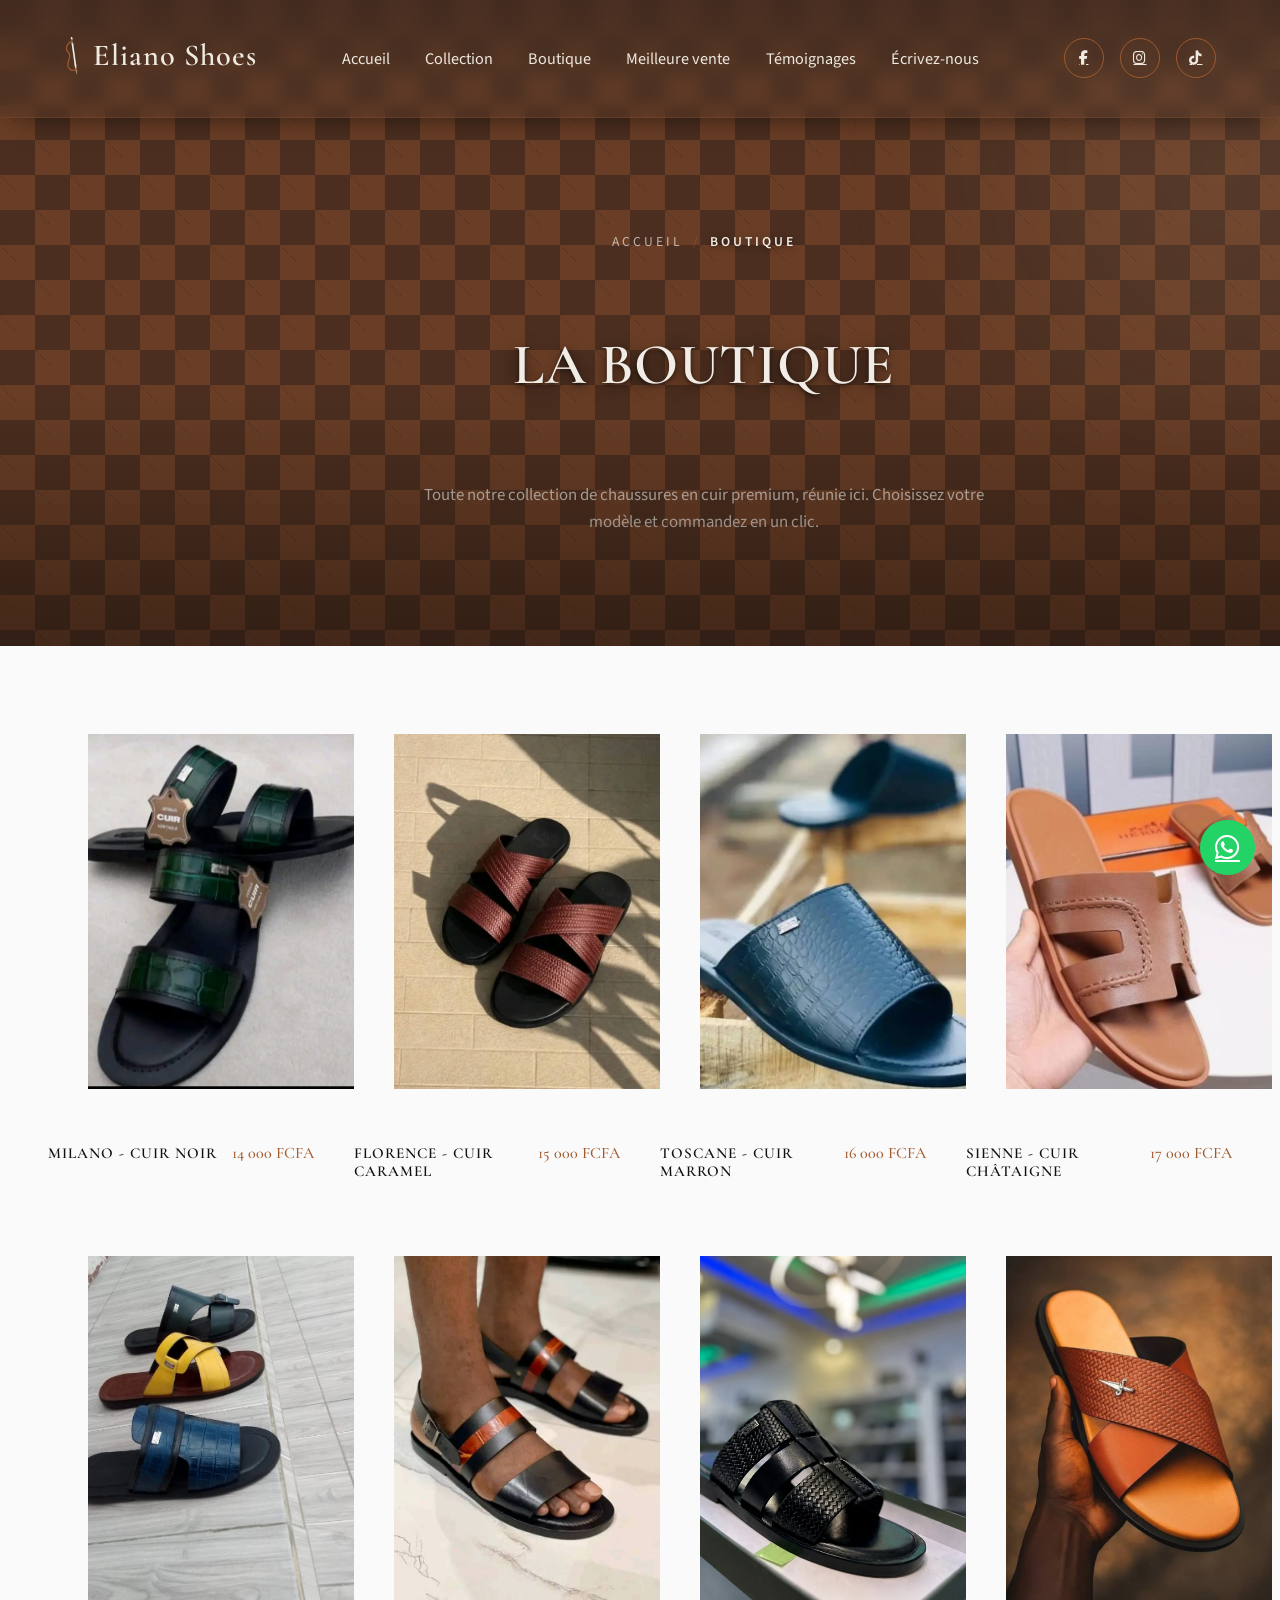
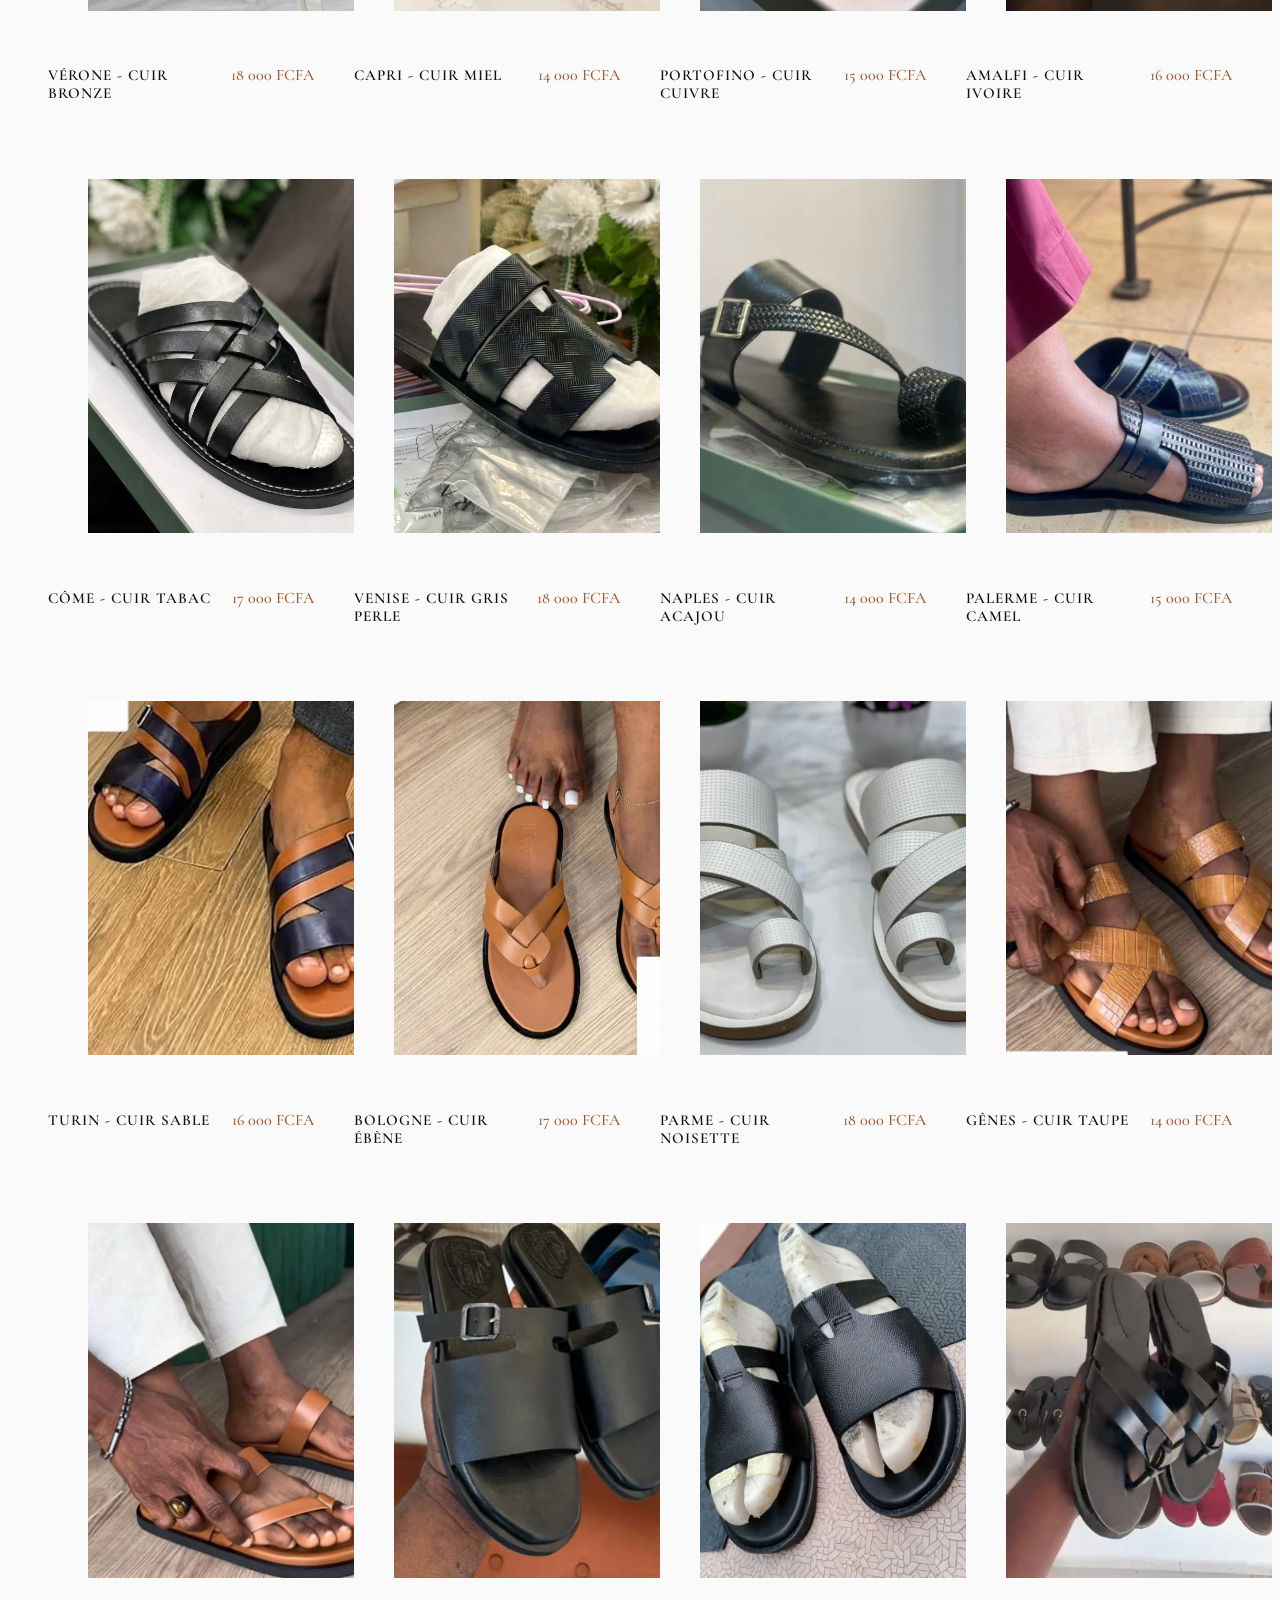
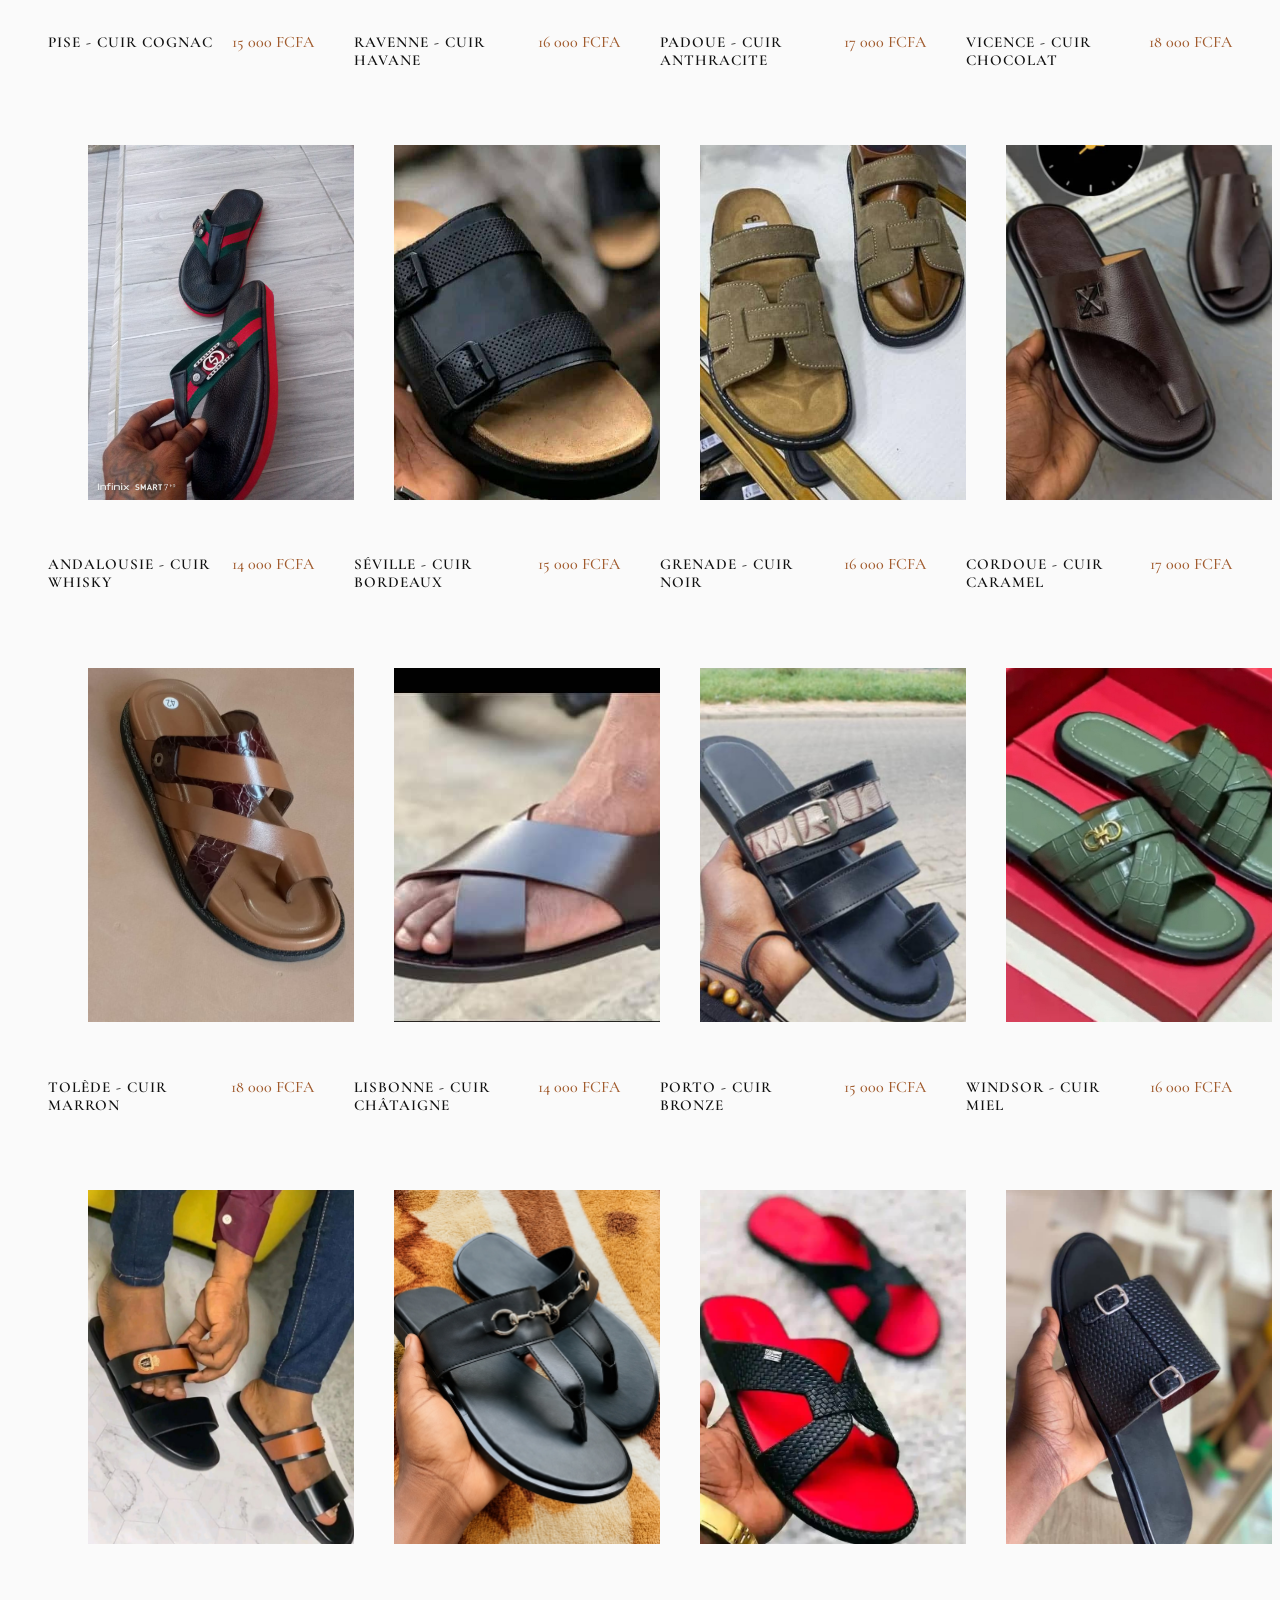
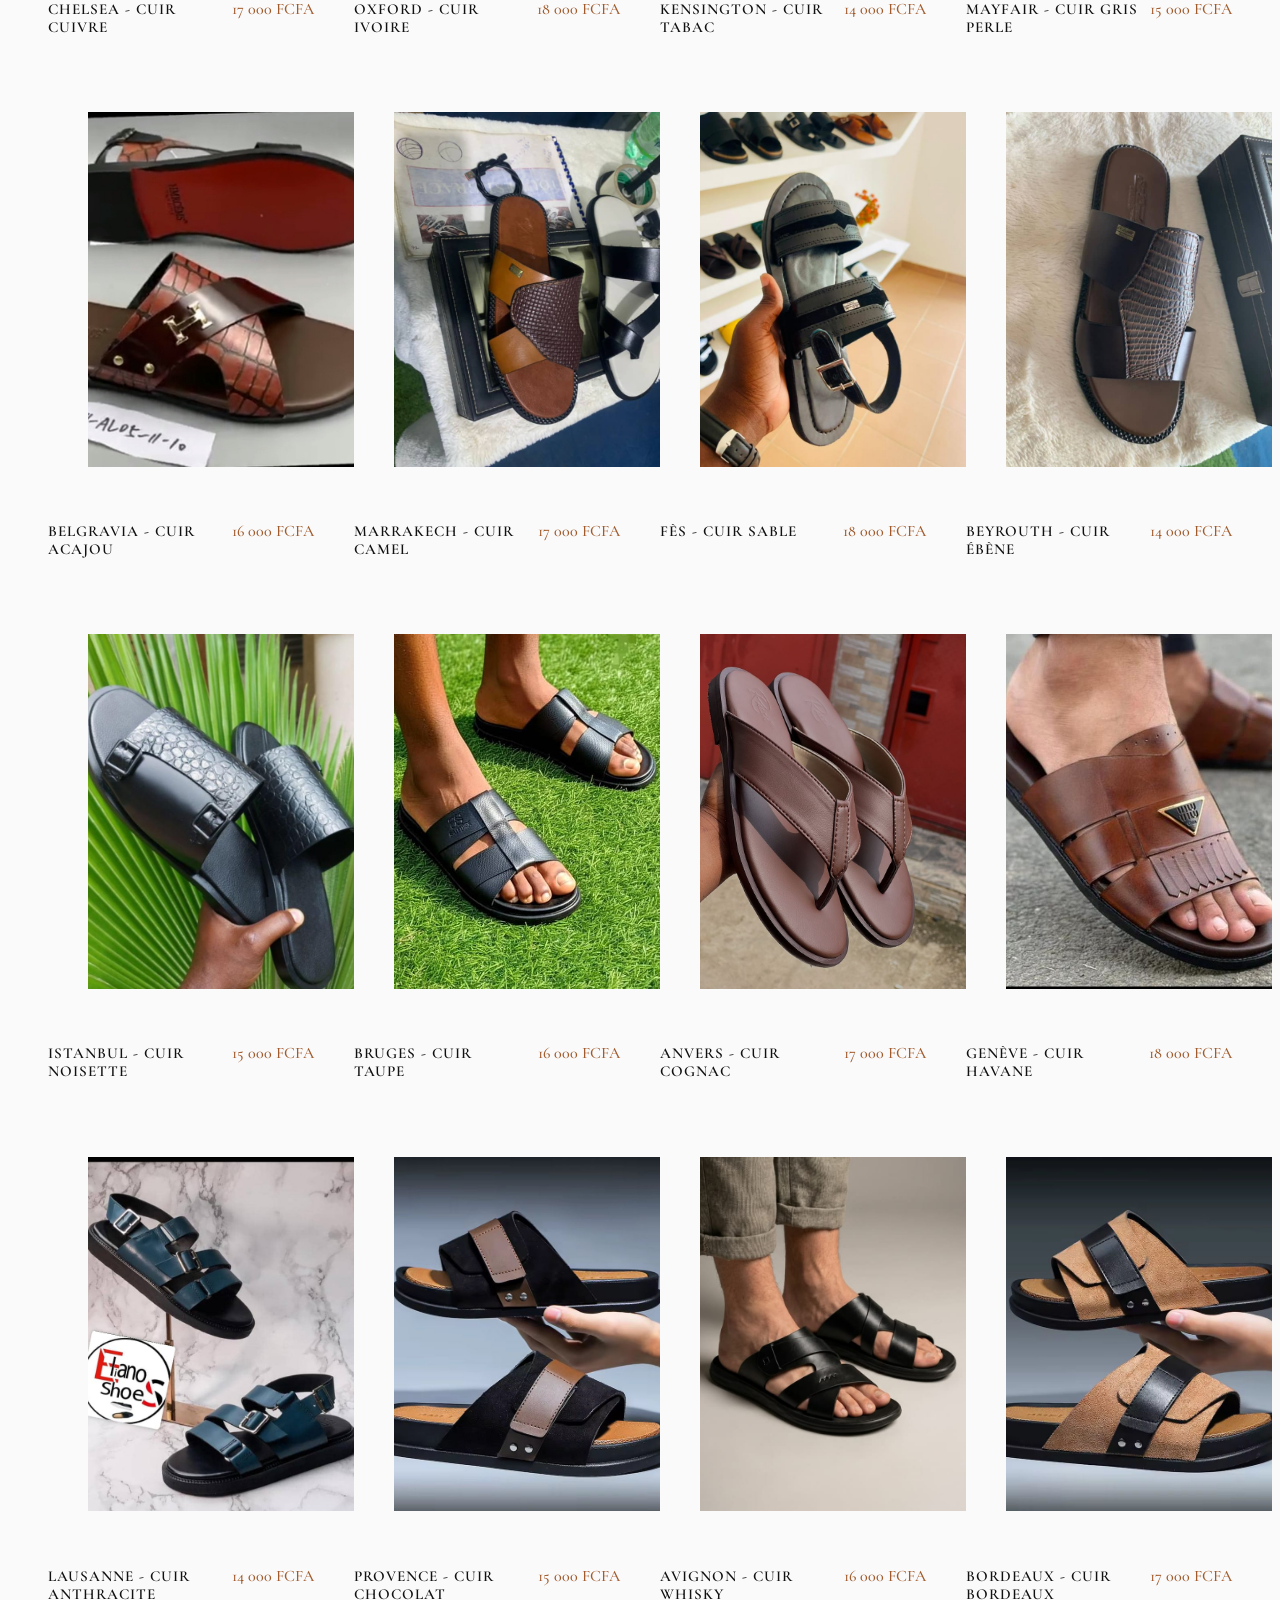
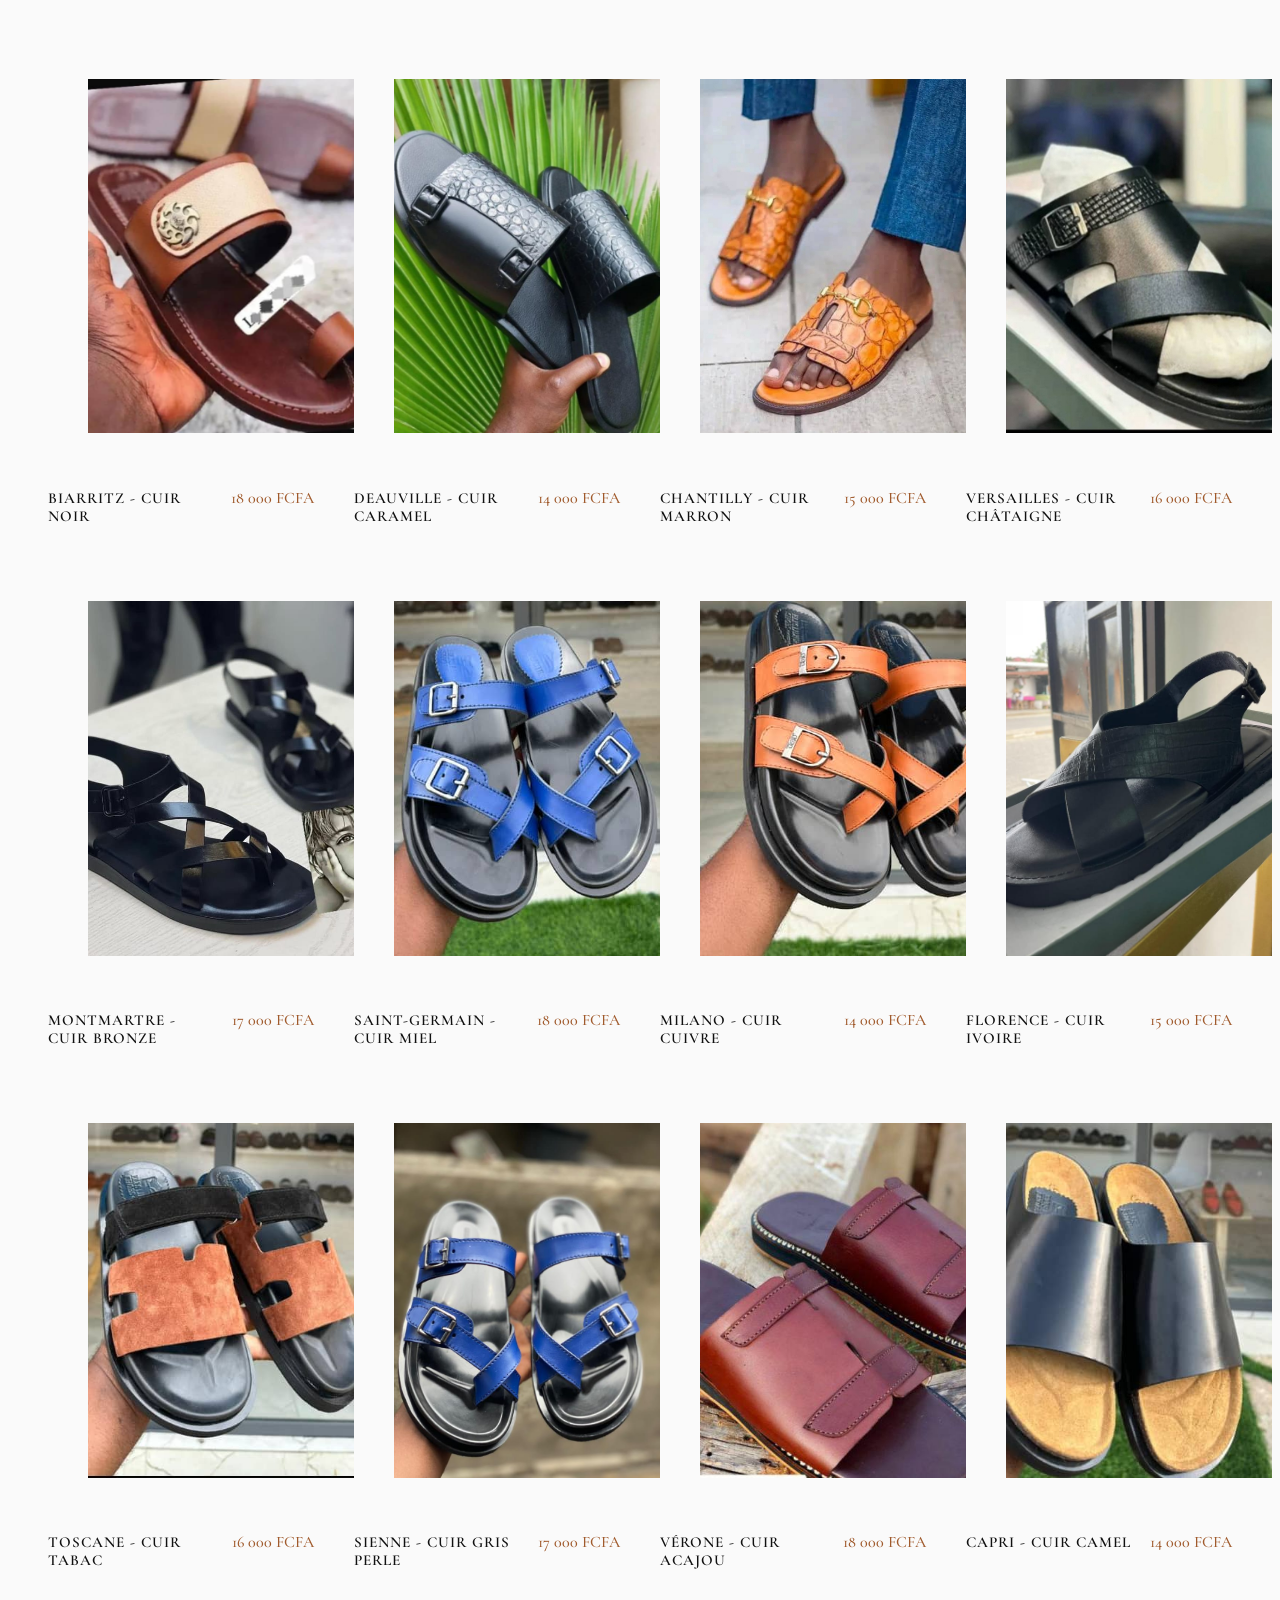
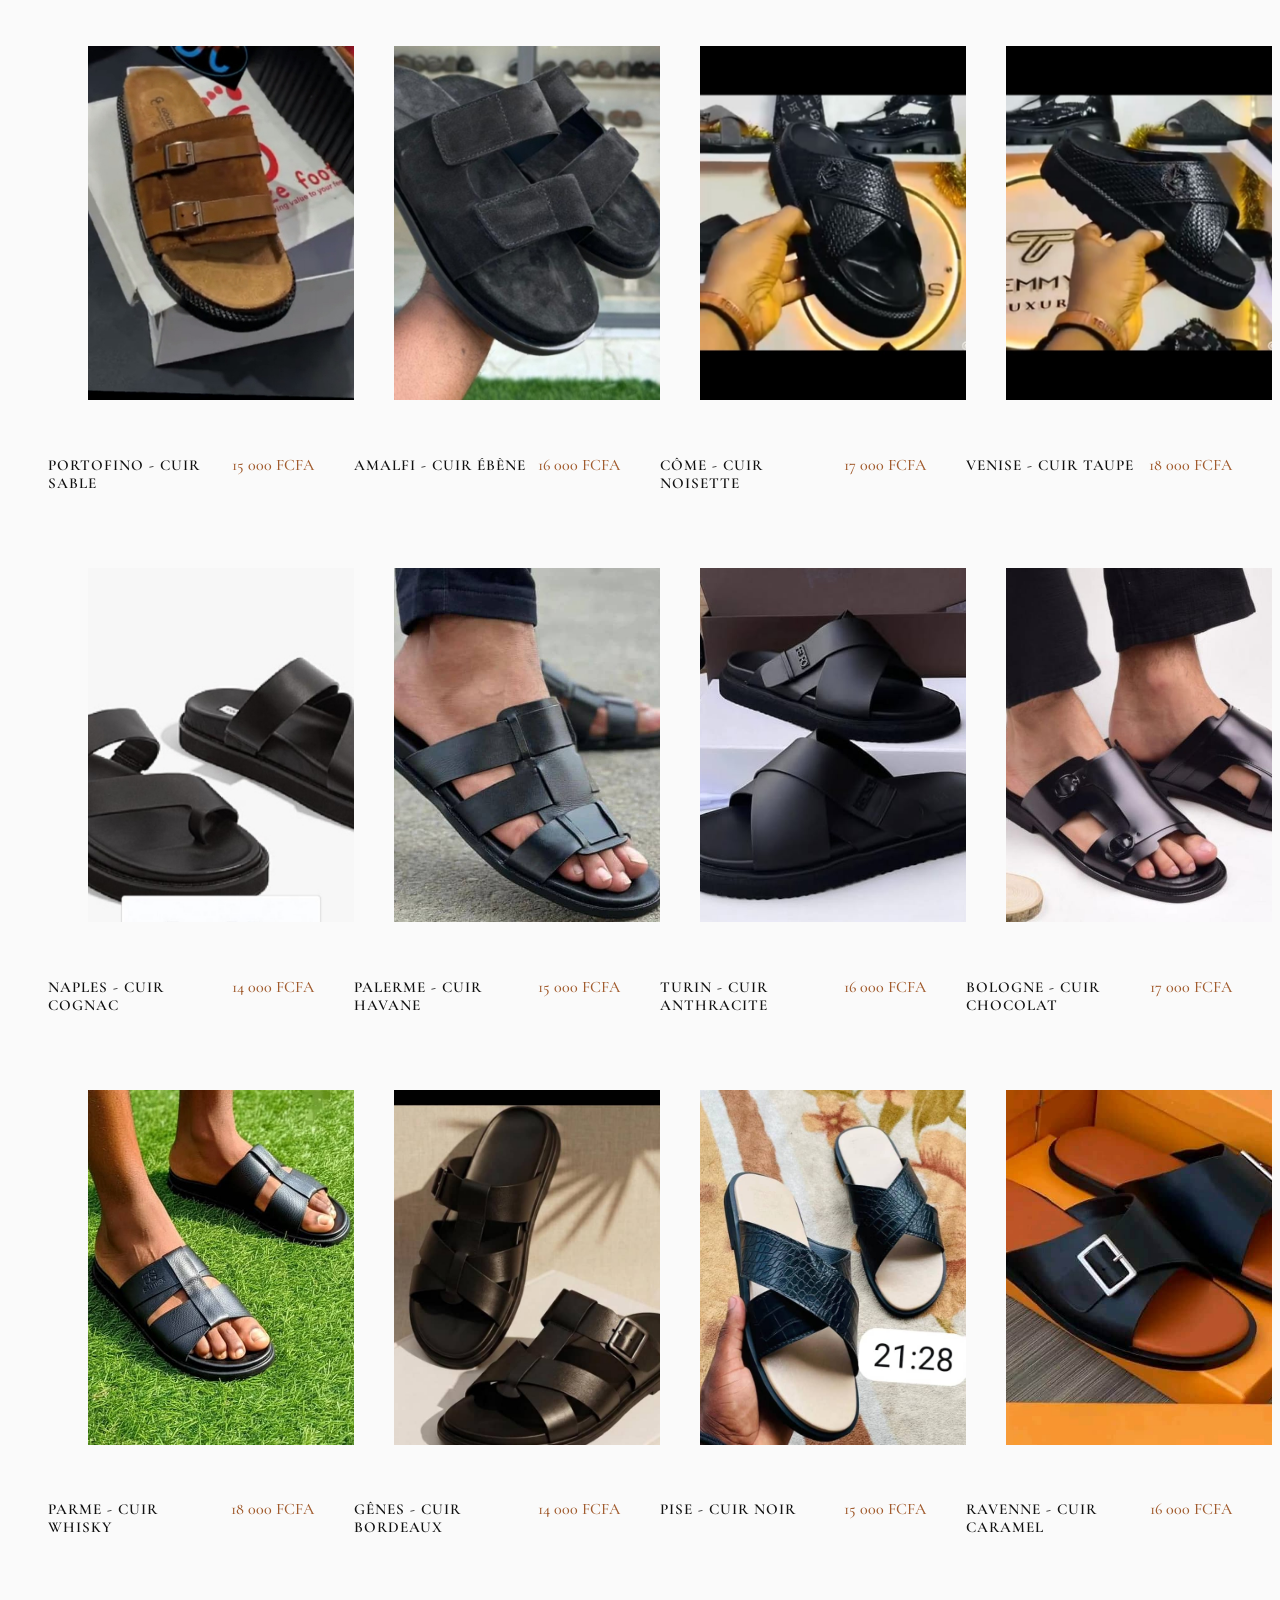
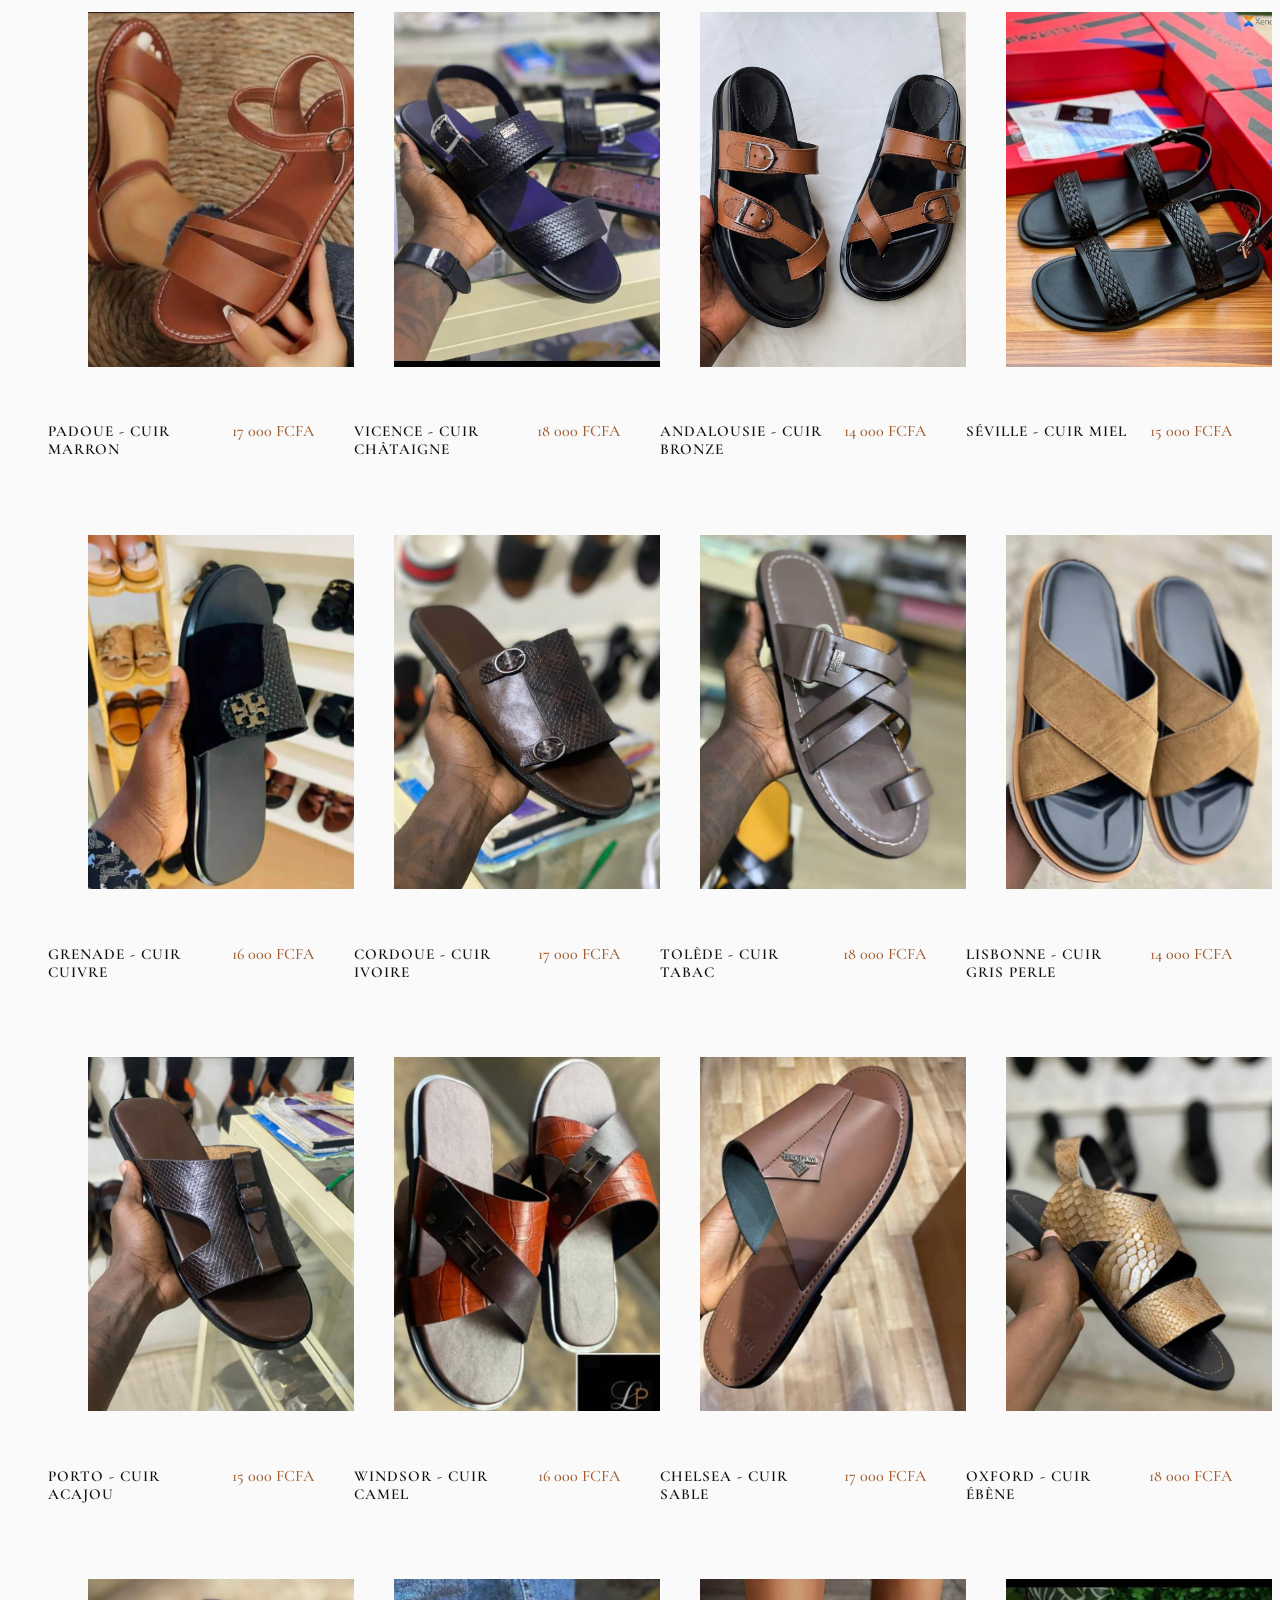
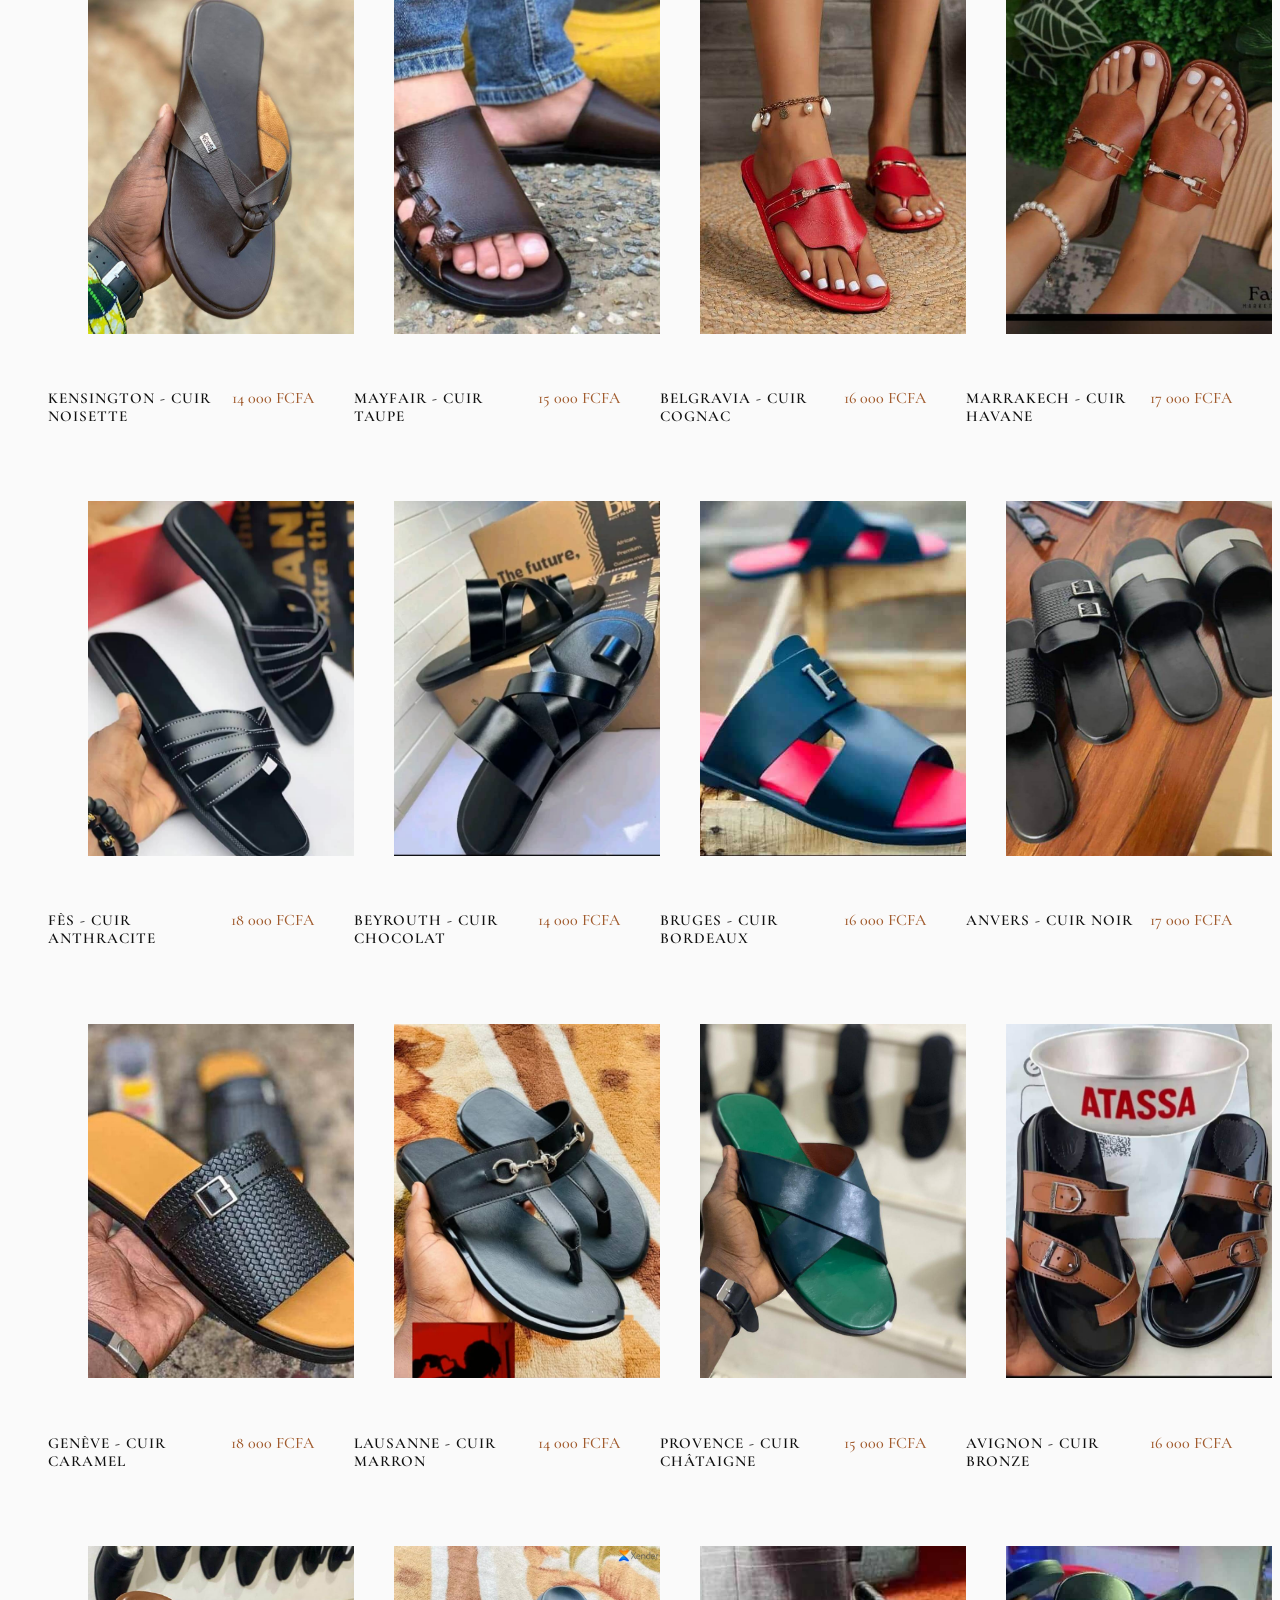
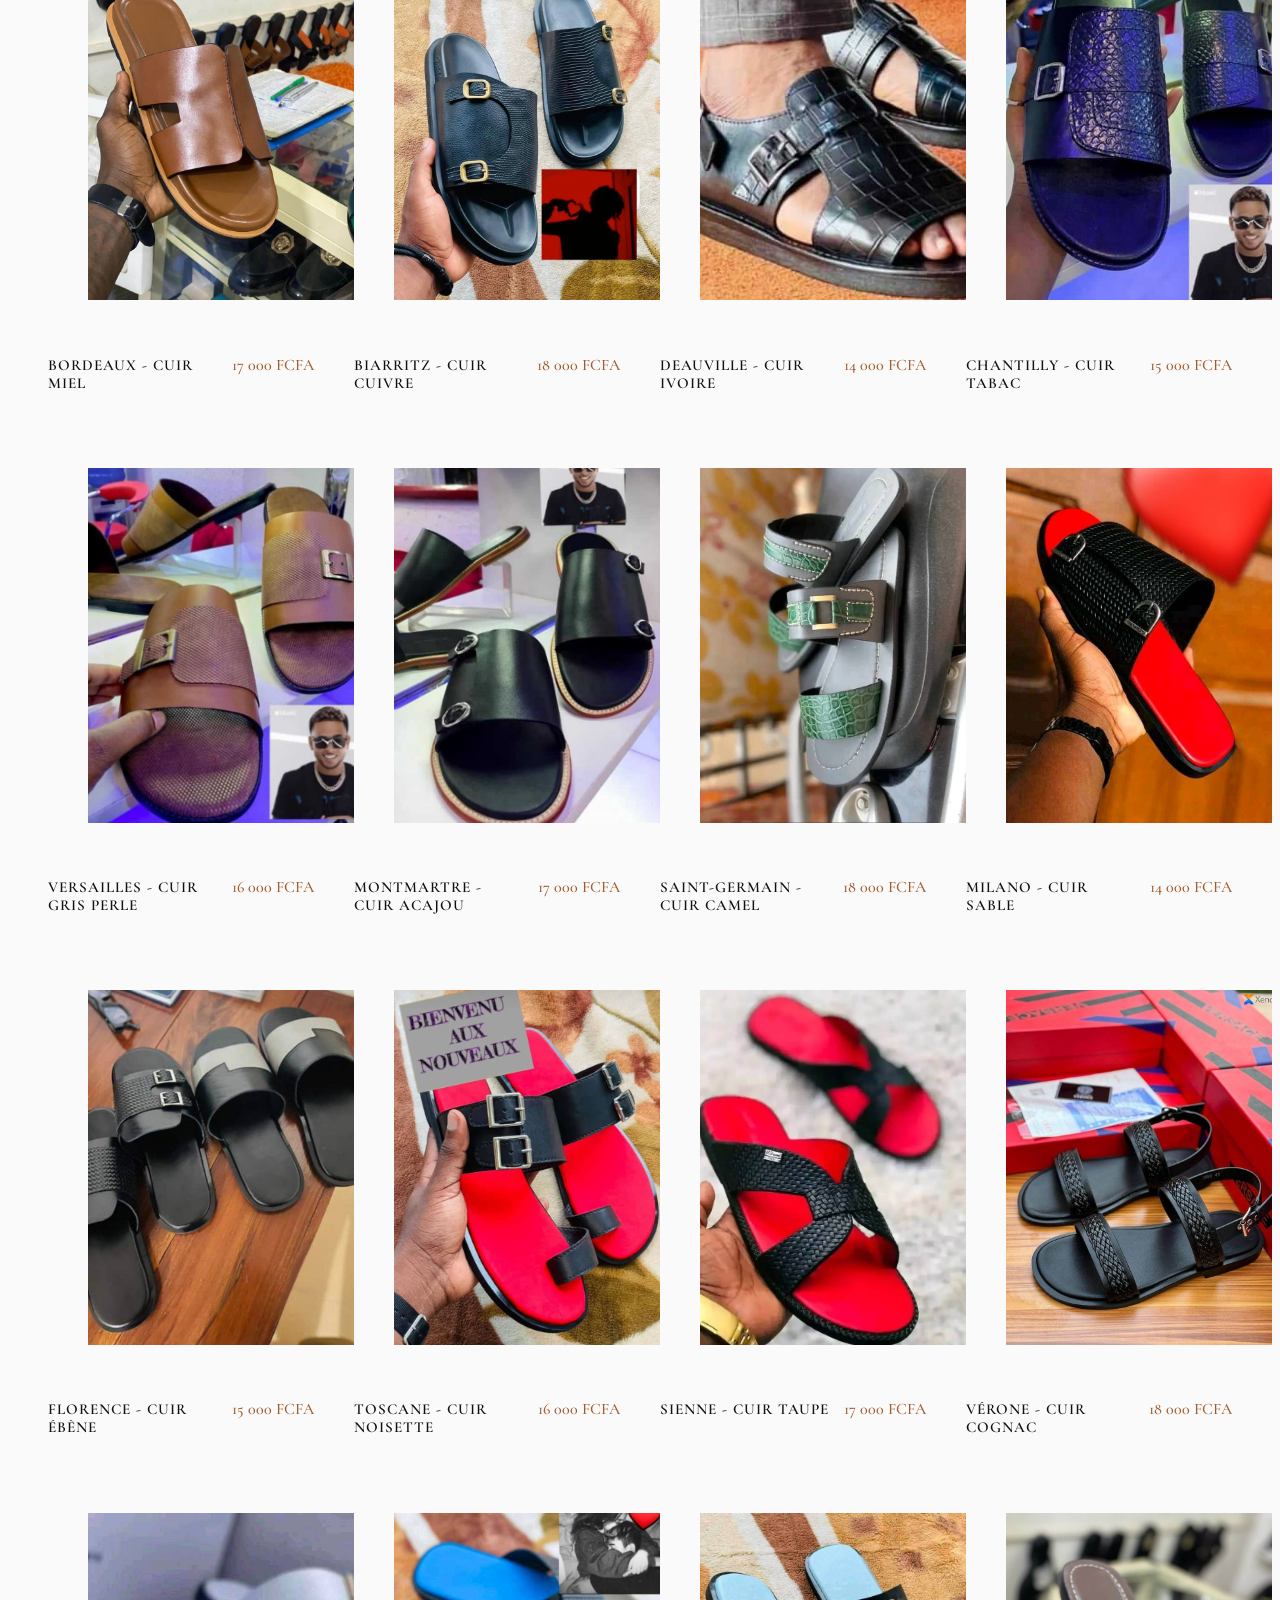
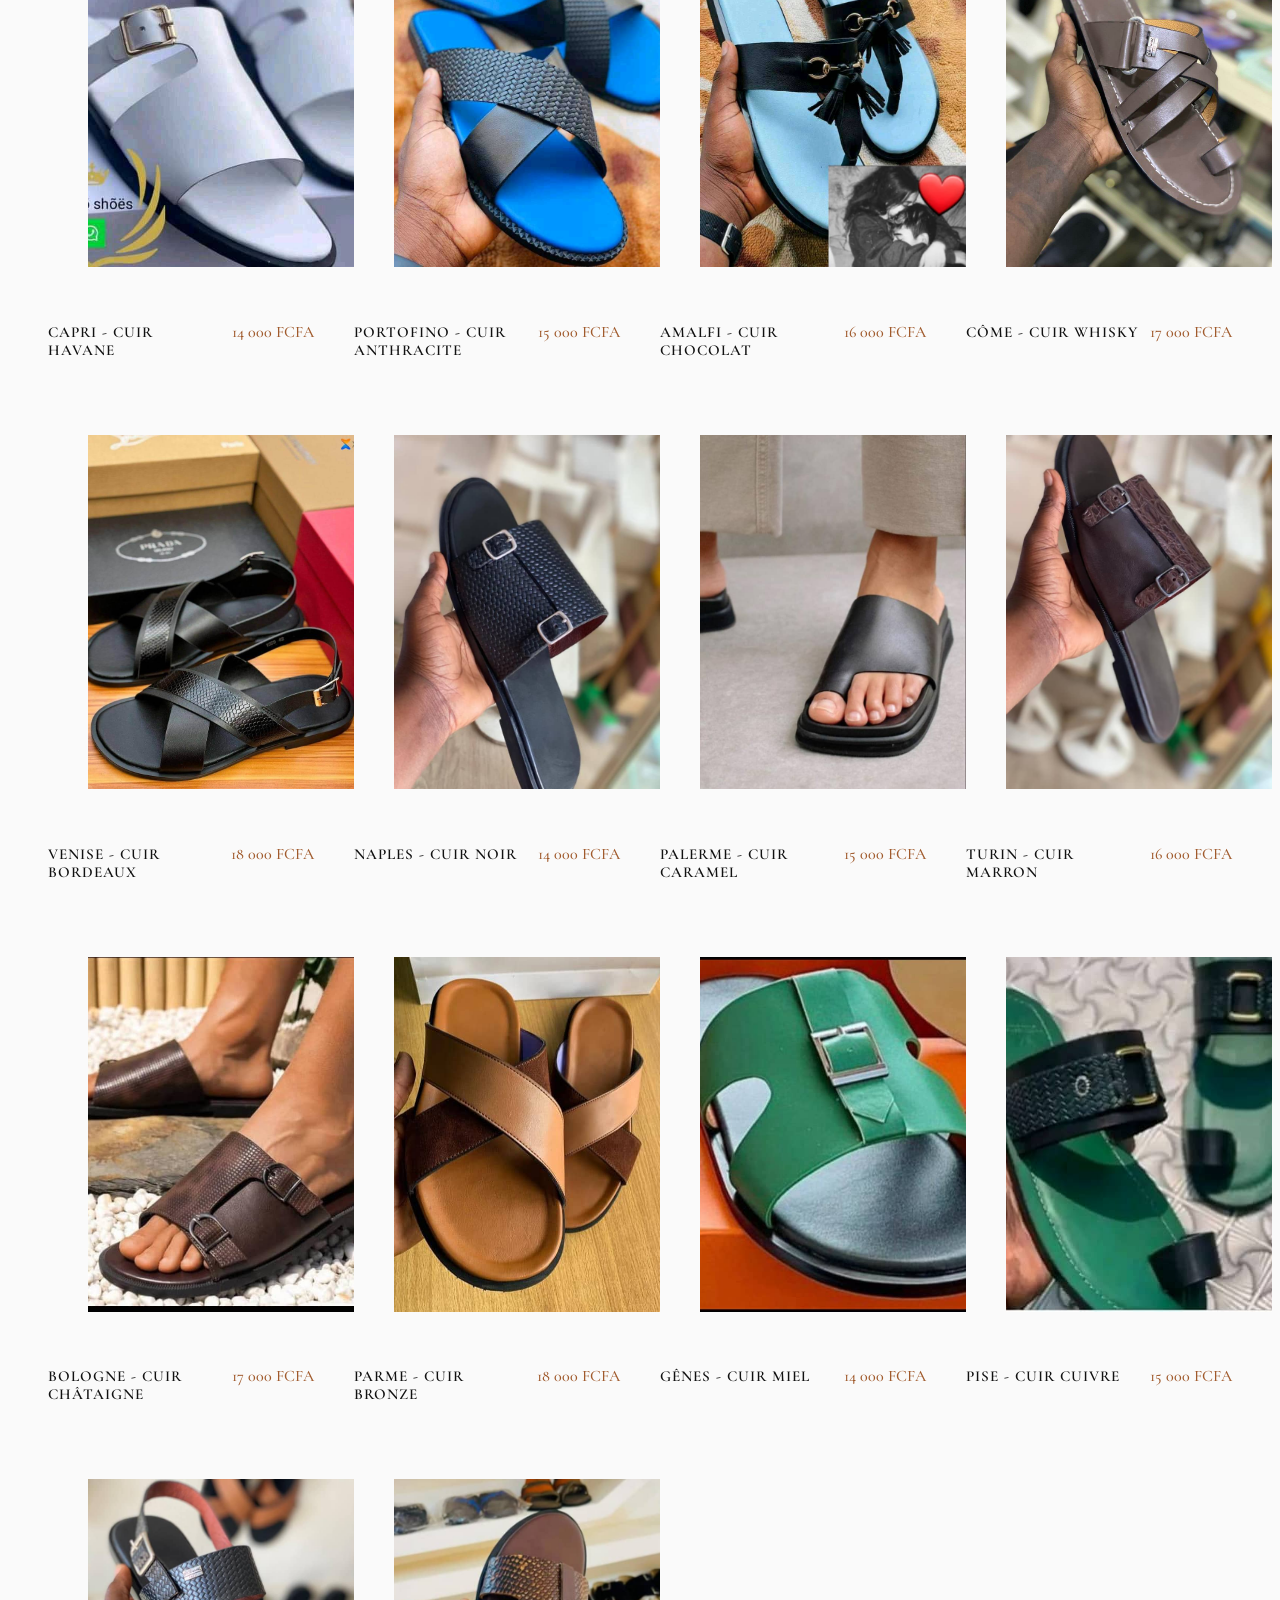
==== commit 84356019: "lk" ====
--- a/boutique.html
+++ b/boutique.html
@@ -285,12 +285,12 @@
                             class="product-card"
                             role="listitem"
                             data-name="Portofino - Cuir Cuivre"
-                            data-image="https://elianoshoes.onrender.com/assets/image/Shoes/7.jpeg"
+                            data-image="https://elianoshoes.onrender.com/assets/image/Shoes/7.jpg"
                             data-price="15 000 FCFA"
                             >
                             <figure class="product-card__image-wrapper">
                                 <img
-                                    src="./assets/images/shoes/7.jpeg"
+                                    src="./assets/images/shoes/7.jpg"
                                     alt="Chaussure en cuir modèle Portofino - Cuir Cuivre"
                                     class="product-card__image"
                                     loading="lazy"
@@ -337,12 +337,12 @@
                             class="product-card"
                             role="listitem"
                             data-name="Côme - Cuir Tabac"
-                            data-image="https://elianoshoes.onrender.com/assets/image/Shoes/9.jpeg"
+                            data-image="https://elianoshoes.onrender.com/assets/image/Shoes/9.jpg"
                             data-price="17 000 FCFA"
                             >
                             <figure class="product-card__image-wrapper">
                                 <img
-                                    src="./assets/images/shoes/9.jpeg"
+                                    src="./assets/images/shoes/9.jpg"
                                     alt="Chaussure en cuir modèle Côme - Cuir Tabac"
                                     class="product-card__image"
                                     loading="lazy"
@@ -883,12 +883,12 @@
                             class="product-card"
                             role="listitem"
                             data-name="Oxford - Cuir Ivoire"
-                            data-image="https://elianoshoes.onrender.com/assets/image/Shoes/30.jpeg"
+                            data-image="https://elianoshoes.onrender.com/assets/image/Shoes/30.jpg"
                             data-price="18 000 FCFA"
                             >
                             <figure class="product-card__image-wrapper">
                                 <img
-                                    src="./assets/images/shoes/30.jpeg"
+                                    src="./assets/images/shoes/30.jpg"
                                     alt="Chaussure en cuir modèle Oxford - Cuir Ivoire"
                                     class="product-card__image"
                                     loading="lazy"
@@ -1949,12 +1949,12 @@
                             class="product-card"
                             role="listitem"
                             data-name="Andalousie - Cuir Bronze"
-                            data-image="https://elianoshoes.onrender.com/assets/image/Shoes/71.jpeg"
+                            data-image="https://elianoshoes.onrender.com/assets/image/Shoes/71.jpg"
                             data-price="14 000 FCFA"
                             >
                             <figure class="product-card__image-wrapper">
                                 <img
-                                    src="./assets/images/shoes/71.jpeg"
+                                    src="./assets/images/shoes/71.jpg"
                                     alt="Chaussure en cuir modèle Andalousie - Cuir Bronze"
                                     class="product-card__image"
                                     loading="lazy"
@@ -2360,43 +2360,18 @@
                             </div>
                         </article>
 
+
                         <!-- CARD 87 -->
                         <article
                             class="product-card"
                             role="listitem"
-                            data-name="Istanbul - Cuir Whisky"
+                            data-name="Bruges - Cuir Bordeaux"
                             data-image="https://elianoshoes.onrender.com/assets/image/Shoes/87.jpeg"
-                            data-price="15 000 FCFA"
+                            data-price="16 000 FCFA"
                             >
                             <figure class="product-card__image-wrapper">
                                 <img
                                     src="./assets/images/shoes/87.jpeg"
-                                    alt="Chaussure en cuir modèle Istanbul - Cuir Whisky"
-                                    class="product-card__image"
-                                    loading="lazy"
-                                >
-                                <button type="button" class="product-card__order-btn">
-                                    Commander <i class="fa-solid fa-cart-shopping" aria-hidden="true"></i>
-                                </button>
-                            </figure>
-
-                            <div class="product-card__info">
-                                <h4 class="product-card__name">Istanbul - Cuir Whisky</h4>
-                                <p class="product-card__price">15 000 FCFA</p>
-                            </div>
-                        </article>
-
-                        <!-- CARD 88 -->
-                        <article
-                            class="product-card"
-                            role="listitem"
-                            data-name="Bruges - Cuir Bordeaux"
-                            data-image="https://elianoshoes.onrender.com/assets/image/Shoes/88.jpeg"
-                            data-price="16 000 FCFA"
-                            >
-                            <figure class="product-card__image-wrapper">
-                                <img
-                                    src="./assets/images/shoes/88.jpeg"
                                     alt="Chaussure en cuir modèle Bruges - Cuir Bordeaux"
                                     class="product-card__image"
                                     loading="lazy"
@@ -2412,17 +2387,17 @@
                             </div>
                         </article>
 
-                        <!-- CARD 89 -->
+                        <!-- CARD 88 -->
                         <article
                             class="product-card"
                             role="listitem"
                             data-name="Anvers - Cuir Noir"
-                            data-image="https://elianoshoes.onrender.com/assets/image/Shoes/89.jpeg"
+                            data-image="https://elianoshoes.onrender.com/assets/image/Shoes/88.jpeg"
                             data-price="17 000 FCFA"
                             >
                             <figure class="product-card__image-wrapper">
                                 <img
-                                    src="./assets/images/shoes/89.jpeg"
+                                    src="./assets/images/shoes/88.jpeg"
                                     alt="Chaussure en cuir modèle Anvers - Cuir Noir"
                                     class="product-card__image"
                                     loading="lazy"
@@ -2438,17 +2413,17 @@
                             </div>
                         </article>
 
-                        <!-- CARD 90 -->
+                        <!-- CARD 89 -->
                         <article
                             class="product-card"
                             role="listitem"
                             data-name="Genève - Cuir Caramel"
-                            data-image="https://elianoshoes.onrender.com/assets/image/Shoes/90.jpeg"
+                            data-image="https://elianoshoes.onrender.com/assets/image/Shoes/89.jpeg"
                             data-price="18 000 FCFA"
                             >
                             <figure class="product-card__image-wrapper">
                                 <img
-                                    src="./assets/images/shoes/90.jpeg"
+                                    src="./assets/images/shoes/89.jpeg"
                                     alt="Chaussure en cuir modèle Genève - Cuir Caramel"
                                     class="product-card__image"
                                     loading="lazy"
@@ -2464,17 +2439,17 @@
                             </div>
                         </article>
 
-                        <!-- CARD 91 -->
+                        <!-- CARD 90 -->
                         <article
                             class="product-card"
                             role="listitem"
                             data-name="Lausanne - Cuir Marron"
-                            data-image="https://elianoshoes.onrender.com/assets/image/Shoes/91.jpeg"
+                            data-image="https://elianoshoes.onrender.com/assets/image/Shoes/90.jpeg"
                             data-price="14 000 FCFA"
                             >
                             <figure class="product-card__image-wrapper">
                                 <img
-                                    src="./assets/images/shoes/91.jpeg"
+                                    src="./assets/images/shoes/90.jpeg"
                                     alt="Chaussure en cuir modèle Lausanne - Cuir Marron"
                                     class="product-card__image"
                                     loading="lazy"
@@ -2490,17 +2465,17 @@
                             </div>
                         </article>
 
-                        <!-- CARD 92 -->
+                        <!-- CARD 91 -->
                         <article
                             class="product-card"
                             role="listitem"
                             data-name="Provence - Cuir Châtaigne"
-                            data-image="https://elianoshoes.onrender.com/assets/image/Shoes/92.jpeg"
+                            data-image="https://elianoshoes.onrender.com/assets/image/Shoes/91.jpeg"
                             data-price="15 000 FCFA"
                             >
                             <figure class="product-card__image-wrapper">
                                 <img
-                                    src="./assets/images/shoes/92.jpeg"
+                                    src="./assets/images/shoes/91.jpeg"
                                     alt="Chaussure en cuir modèle Provence - Cuir Châtaigne"
                                     class="product-card__image"
                                     loading="lazy"
@@ -2516,17 +2491,17 @@
                             </div>
                         </article>
 
-                        <!-- CARD 93 -->
+                        <!-- CARD 92 -->
                         <article
                             class="product-card"
                             role="listitem"
                             data-name="Avignon - Cuir Bronze"
-                            data-image="https://elianoshoes.onrender.com/assets/image/Shoes/93.jpeg"
+                            data-image="https://elianoshoes.onrender.com/assets/image/Shoes/92.jpeg"
                             data-price="16 000 FCFA"
                             >
                             <figure class="product-card__image-wrapper">
                                 <img
-                                    src="./assets/images/shoes/93.jpeg"
+                                    src="./assets/images/shoes/92.jpeg"
                                     alt="Chaussure en cuir modèle Avignon - Cuir Bronze"
                                     class="product-card__image"
                                     loading="lazy"
@@ -2542,17 +2517,17 @@
                             </div>
                         </article>
 
-                        <!-- CARD 94 -->
+                        <!-- CARD 93 -->
                         <article
                             class="product-card"
                             role="listitem"
                             data-name="Bordeaux - Cuir Miel"
-                            data-image="https://elianoshoes.onrender.com/assets/image/Shoes/94.jpeg"
+                            data-image="https://elianoshoes.onrender.com/assets/image/Shoes/93.jpeg"
                             data-price="17 000 FCFA"
                             >
                             <figure class="product-card__image-wrapper">
                                 <img
-                                    src="./assets/images/shoes/94.jpeg"
+                                    src="./assets/images/shoes/93.jpeg"
                                     alt="Chaussure en cuir modèle Bordeaux - Cuir Miel"
                                     class="product-card__image"
                                     loading="lazy"
@@ -2568,17 +2543,17 @@
                             </div>
                         </article>
 
-                        <!-- CARD 95 -->
+                        <!-- CARD 94 -->
                         <article
                             class="product-card"
                             role="listitem"
                             data-name="Biarritz - Cuir Cuivre"
-                            data-image="https://elianoshoes.onrender.com/assets/image/Shoes/95.jpeg"
+                            data-image="https://elianoshoes.onrender.com/assets/image/Shoes/94.jpeg"
                             data-price="18 000 FCFA"
                             >
                             <figure class="product-card__image-wrapper">
                                 <img
-                                    src="./assets/images/shoes/95.jpeg"
+                                    src="./assets/images/shoes/94.jpeg"
                                     alt="Chaussure en cuir modèle Biarritz - Cuir Cuivre"
                                     class="product-card__image"
                                     loading="lazy"
@@ -2594,17 +2569,17 @@
                             </div>
                         </article>
 
-                        <!-- CARD 96 -->
+                        <!-- CARD 95 -->
                         <article
                             class="product-card"
                             role="listitem"
                             data-name="Deauville - Cuir Ivoire"
-                            data-image="https://elianoshoes.onrender.com/assets/image/Shoes/96.jpeg"
+                            data-image="https://elianoshoes.onrender.com/assets/image/Shoes/95.jpeg"
                             data-price="14 000 FCFA"
                             >
                             <figure class="product-card__image-wrapper">
                                 <img
-                                    src="./assets/images/shoes/96.jpeg"
+                                    src="./assets/images/shoes/95.jpeg"
                                     alt="Chaussure en cuir modèle Deauville - Cuir Ivoire"
                                     class="product-card__image"
                                     loading="lazy"
@@ -2620,17 +2595,17 @@
                             </div>
                         </article>
 
-                        <!-- CARD 97 -->
+                        <!-- CARD 96 -->
                         <article
                             class="product-card"
                             role="listitem"
                             data-name="Chantilly - Cuir Tabac"
-                            data-image="https://elianoshoes.onrender.com/assets/image/Shoes/97.jpeg"
+                            data-image="https://elianoshoes.onrender.com/assets/image/Shoes/96.jpeg"
                             data-price="15 000 FCFA"
                             >
                             <figure class="product-card__image-wrapper">
                                 <img
-                                    src="./assets/images/shoes/97.jpeg"
+                                    src="./assets/images/shoes/96.jpeg"
                                     alt="Chaussure en cuir modèle Chantilly - Cuir Tabac"
                                     class="product-card__image"
                                     loading="lazy"
@@ -2646,17 +2621,17 @@
                             </div>
                         </article>
 
-                        <!-- CARD 98 -->
+                        <!-- CARD 97 -->
                         <article
                             class="product-card"
                             role="listitem"
                             data-name="Versailles - Cuir Gris Perle"
-                            data-image="https://elianoshoes.onrender.com/assets/image/Shoes/98.jpeg"
+                            data-image="https://elianoshoes.onrender.com/assets/image/Shoes/97.jpeg"
                             data-price="16 000 FCFA"
                             >
                             <figure class="product-card__image-wrapper">
                                 <img
-                                    src="./assets/images/shoes/98.jpeg"
+                                    src="./assets/images/shoes/97.jpeg"
                                     alt="Chaussure en cuir modèle Versailles - Cuir Gris Perle"
                                     class="product-card__image"
                                     loading="lazy"
@@ -2672,17 +2647,17 @@
                             </div>
                         </article>
 
-                        <!-- CARD 99 -->
+                        <!-- CARD 98 -->
                         <article
                             class="product-card"
                             role="listitem"
                             data-name="Montmartre - Cuir Acajou"
-                            data-image="https://elianoshoes.onrender.com/assets/image/Shoes/99.jpeg"
+                            data-image="https://elianoshoes.onrender.com/assets/image/Shoes/98.jpeg"
                             data-price="17 000 FCFA"
                             >
                             <figure class="product-card__image-wrapper">
                                 <img
-                                    src="./assets/images/shoes/99.jpeg"
+                                    src="./assets/images/shoes/98.jpeg"
                                     alt="Chaussure en cuir modèle Montmartre - Cuir Acajou"
                                     class="product-card__image"
                                     loading="lazy"
@@ -2698,17 +2673,17 @@
                             </div>
                         </article>
 
-                        <!-- CARD 100 -->
+                        <!-- CARD 99 -->
                         <article
                             class="product-card"
                             role="listitem"
                             data-name="Saint-Germain - Cuir Camel"
-                            data-image="https://elianoshoes.onrender.com/assets/image/Shoes/100.jpeg"
+                            data-image="https://elianoshoes.onrender.com/assets/image/Shoes/99.jpeg"
                             data-price="18 000 FCFA"
                             >
                             <figure class="product-card__image-wrapper">
                                 <img
-                                    src="./assets/images/shoes/100.jpeg"
+                                    src="./assets/images/shoes/99.jpeg"
                                     alt="Chaussure en cuir modèle Saint-Germain - Cuir Camel"
                                     class="product-card__image"
                                     loading="lazy"
@@ -2724,17 +2699,17 @@
                             </div>
                         </article>
 
-                        <!-- CARD 101 -->
+                        <!-- CARD 100 -->
                         <article
                             class="product-card"
                             role="listitem"
                             data-name="Milano - Cuir Sable"
-                            data-image="https://elianoshoes.onrender.com/assets/image/Shoes/101.jpeg"
+                            data-image="https://elianoshoes.onrender.com/assets/image/Shoes/100.jpeg"
                             data-price="14 000 FCFA"
                             >
                             <figure class="product-card__image-wrapper">
                                 <img
-                                    src="./assets/images/shoes/101.jpeg"
+                                    src="./assets/images/shoes/100.jpeg"
                                     alt="Chaussure en cuir modèle Milano - Cuir Sable"
                                     class="product-card__image"
                                     loading="lazy"
@@ -2750,17 +2725,17 @@
                             </div>
                         </article>
 
-                        <!-- CARD 102 -->
+                        <!-- CARD 101 -->
                         <article
                             class="product-card"
                             role="listitem"
                             data-name="Florence - Cuir Ébène"
-                            data-image="https://elianoshoes.onrender.com/assets/image/Shoes/102.jpeg"
+                            data-image="https://elianoshoes.onrender.com/assets/image/Shoes/101.jpeg"
                             data-price="15 000 FCFA"
                             >
                             <figure class="product-card__image-wrapper">
                                 <img
-                                    src="./assets/images/shoes/102.jpeg"
+                                    src="./assets/images/shoes/101.jpeg"
                                     alt="Chaussure en cuir modèle Florence - Cuir Ébène"
                                     class="product-card__image"
                                     loading="lazy"
@@ -2776,17 +2751,17 @@
                             </div>
                         </article>
 
-                        <!-- CARD 103 -->
+                        <!-- CARD 102 -->
                         <article
                             class="product-card"
                             role="listitem"
                             data-name="Toscane - Cuir Noisette"
-                            data-image="https://elianoshoes.onrender.com/assets/image/Shoes/103.jpeg"
+                            data-image="https://elianoshoes.onrender.com/assets/image/Shoes/102.jpeg"
                             data-price="16 000 FCFA"
                             >
                             <figure class="product-card__image-wrapper">
                                 <img
-                                    src="./assets/images/shoes/103.jpeg"
+                                    src="./assets/images/shoes/102.jpeg"
                                     alt="Chaussure en cuir modèle Toscane - Cuir Noisette"
                                     class="product-card__image"
                                     loading="lazy"
@@ -2802,17 +2777,17 @@
                             </div>
                         </article>
 
-                        <!-- CARD 104 -->
+                        <!-- CARD 103 -->
                         <article
                             class="product-card"
                             role="listitem"
                             data-name="Sienne - Cuir Taupe"
-                            data-image="https://elianoshoes.onrender.com/assets/image/Shoes/104.jpeg"
+                            data-image="https://elianoshoes.onrender.com/assets/image/Shoes/103.jpeg"
                             data-price="17 000 FCFA"
                             >
                             <figure class="product-card__image-wrapper">
                                 <img
-                                    src="./assets/images/shoes/104.jpeg"
+                                    src="./assets/images/shoes/103.jpeg"
                                     alt="Chaussure en cuir modèle Sienne - Cuir Taupe"
                                     class="product-card__image"
                                     loading="lazy"
@@ -2828,17 +2803,17 @@
                             </div>
                         </article>
 
-                        <!-- CARD 105 -->
+                        <!-- CARD 104 -->
                         <article
                             class="product-card"
                             role="listitem"
                             data-name="Vérone - Cuir Cognac"
-                            data-image="https://elianoshoes.onrender.com/assets/image/Shoes/105.jpeg"
+                            data-image="https://elianoshoes.onrender.com/assets/image/Shoes/104.jpeg"
                             data-price="18 000 FCFA"
                             >
                             <figure class="product-card__image-wrapper">
                                 <img
-                                    src="./assets/images/shoes/105.jpeg"
+                                    src="./assets/images/shoes/104.jpeg"
                                     alt="Chaussure en cuir modèle Vérone - Cuir Cognac"
                                     class="product-card__image"
                                     loading="lazy"
@@ -2854,17 +2829,17 @@
                             </div>
                         </article>
 
-                        <!-- CARD 106 -->
+                        <!-- CARD 105 -->
                         <article
                             class="product-card"
                             role="listitem"
                             data-name="Capri - Cuir Havane"
-                            data-image="https://elianoshoes.onrender.com/assets/image/Shoes/106.jpeg"
+                            data-image="https://elianoshoes.onrender.com/assets/image/Shoes/105.jpeg"
                             data-price="14 000 FCFA"
                             >
                             <figure class="product-card__image-wrapper">
                                 <img
-                                    src="./assets/images/shoes/106.jpeg"
+                                    src="./assets/images/shoes/105.jpeg"
                                     alt="Chaussure en cuir modèle Capri - Cuir Havane"
                                     class="product-card__image"
                                     loading="lazy"
@@ -2880,17 +2855,17 @@
                             </div>
                         </article>
 
-                        <!-- CARD 107 -->
+                        <!-- CARD 106 -->
                         <article
                             class="product-card"
                             role="listitem"
                             data-name="Portofino - Cuir Anthracite"
-                            data-image="https://elianoshoes.onrender.com/assets/image/Shoes/107.jpeg"
+                            data-image="https://elianoshoes.onrender.com/assets/image/Shoes/106.jpeg"
                             data-price="15 000 FCFA"
                             >
                             <figure class="product-card__image-wrapper">
                                 <img
-                                    src="./assets/images/shoes/107.jpeg"
+                                    src="./assets/images/shoes/106.jpeg"
                                     alt="Chaussure en cuir modèle Portofino - Cuir Anthracite"
                                     class="product-card__image"
                                     loading="lazy"
@@ -2906,17 +2881,17 @@
                             </div>
                         </article>
 
-                        <!-- CARD 108 -->
+                        <!-- CARD 107 -->
                         <article
                             class="product-card"
                             role="listitem"
                             data-name="Amalfi - Cuir Chocolat"
-                            data-image="https://elianoshoes.onrender.com/assets/image/Shoes/108.jpeg"
+                            data-image="https://elianoshoes.onrender.com/assets/image/Shoes/107.jpeg"
                             data-price="16 000 FCFA"
                             >
                             <figure class="product-card__image-wrapper">
                                 <img
-                                    src="./assets/images/shoes/108.jpeg"
+                                    src="./assets/images/shoes/107.jpeg"
                                     alt="Chaussure en cuir modèle Amalfi - Cuir Chocolat"
                                     class="product-card__image"
                                     loading="lazy"
@@ -2932,17 +2907,17 @@
                             </div>
                         </article>
 
-                        <!-- CARD 109 -->
+                        <!-- CARD 108 -->
                         <article
                             class="product-card"
                             role="listitem"
                             data-name="Côme - Cuir Whisky"
-                            data-image="https://elianoshoes.onrender.com/assets/image/Shoes/109.jpeg"
+                            data-image="https://elianoshoes.onrender.com/assets/image/Shoes/108.jpeg"
                             data-price="17 000 FCFA"
                             >
                             <figure class="product-card__image-wrapper">
                                 <img
-                                    src="./assets/images/shoes/109.jpeg"
+                                    src="./assets/images/shoes/108.jpeg"
                                     alt="Chaussure en cuir modèle Côme - Cuir Whisky"
                                     class="product-card__image"
                                     loading="lazy"
@@ -2958,17 +2933,17 @@
                             </div>
                         </article>
 
-                        <!-- CARD 110 -->
+                        <!-- CARD 109 -->
                         <article
                             class="product-card"
                             role="listitem"
                             data-name="Venise - Cuir Bordeaux"
-                            data-image="https://elianoshoes.onrender.com/assets/image/Shoes/110.jpeg"
+                            data-image="https://elianoshoes.onrender.com/assets/image/Shoes/109.jpeg"
                             data-price="18 000 FCFA"
                             >
                             <figure class="product-card__image-wrapper">
                                 <img
-                                    src="./assets/images/shoes/110.jpeg"
+                                    src="./assets/images/shoes/109.jpeg"
                                     alt="Chaussure en cuir modèle Venise - Cuir Bordeaux"
                                     class="product-card__image"
                                     loading="lazy"
@@ -2984,17 +2959,17 @@
                             </div>
                         </article>
 
-                        <!-- CARD 111 -->
+                        <!-- CARD 110 -->
                         <article
                             class="product-card"
                             role="listitem"
                             data-name="Naples - Cuir Noir"
-                            data-image="https://elianoshoes.onrender.com/assets/image/Shoes/111.jpeg"
+                            data-image="https://elianoshoes.onrender.com/assets/image/Shoes/110.jpeg"
                             data-price="14 000 FCFA"
                             >
                             <figure class="product-card__image-wrapper">
                                 <img
-                                    src="./assets/images/shoes/111.jpeg"
+                                    src="./assets/images/shoes/110.jpeg"
                                     alt="Chaussure en cuir modèle Naples - Cuir Noir"
                                     class="product-card__image"
                                     loading="lazy"
@@ -3010,17 +2985,17 @@
                             </div>
                         </article>
 
-                        <!-- CARD 112 -->
+                        <!-- CARD 111 -->
                         <article
                             class="product-card"
                             role="listitem"
                             data-name="Palerme - Cuir Caramel"
-                            data-image="https://elianoshoes.onrender.com/assets/image/Shoes/112.jpeg"
+                            data-image="https://elianoshoes.onrender.com/assets/image/Shoes/111.jpeg"
                             data-price="15 000 FCFA"
                             >
                             <figure class="product-card__image-wrapper">
                                 <img
-                                    src="./assets/images/shoes/112.jpeg"
+                                    src="./assets/images/shoes/111.jpeg"
                                     alt="Chaussure en cuir modèle Palerme - Cuir Caramel"
                                     class="product-card__image"
                                     loading="lazy"
@@ -3036,17 +3011,17 @@
                             </div>
                         </article>
 
-                        <!-- CARD 113 -->
+                        <!-- CARD 112 -->
                         <article
                             class="product-card"
                             role="listitem"
                             data-name="Turin - Cuir Marron"
-                            data-image="https://elianoshoes.onrender.com/assets/image/Shoes/113.jpeg"
+                            data-image="https://elianoshoes.onrender.com/assets/image/Shoes/112.jpeg"
                             data-price="16 000 FCFA"
                             >
                             <figure class="product-card__image-wrapper">
                                 <img
-                                    src="./assets/images/shoes/113.jpeg"
+                                    src="./assets/images/shoes/112.jpeg"
                                     alt="Chaussure en cuir modèle Turin - Cuir Marron"
                                     class="product-card__image"
                                     loading="lazy"
@@ -3062,17 +3037,17 @@
                             </div>
                         </article>
 
-                        <!-- CARD 114 -->
+                        <!-- CARD 113 -->
                         <article
                             class="product-card"
                             role="listitem"
                             data-name="Bologne - Cuir Châtaigne"
-                            data-image="https://elianoshoes.onrender.com/assets/image/Shoes/114.jpeg"
+                            data-image="https://elianoshoes.onrender.com/assets/image/Shoes/113.jpeg"
                             data-price="17 000 FCFA"
                             >
                             <figure class="product-card__image-wrapper">
                                 <img
-                                    src="./assets/images/shoes/114.jpeg"
+                                    src="./assets/images/shoes/113.jpeg"
                                     alt="Chaussure en cuir modèle Bologne - Cuir Châtaigne"
                                     class="product-card__image"
                                     loading="lazy"
@@ -3088,17 +3063,17 @@
                             </div>
                         </article>
 
-                        <!-- CARD 115 -->
+                        <!-- CARD 114 -->
                         <article
                             class="product-card"
                             role="listitem"
                             data-name="Parme - Cuir Bronze"
-                            data-image="https://elianoshoes.onrender.com/assets/image/Shoes/115.jpeg"
+                            data-image="https://elianoshoes.onrender.com/assets/image/Shoes/114.jpeg"
                             data-price="18 000 FCFA"
                             >
                             <figure class="product-card__image-wrapper">
                                 <img
-                                    src="./assets/images/shoes/115.jpeg"
+                                    src="./assets/images/shoes/114.jpeg"
                                     alt="Chaussure en cuir modèle Parme - Cuir Bronze"
                                     class="product-card__image"
                                     loading="lazy"
@@ -3114,17 +3089,17 @@
                             </div>
                         </article>
 
-                        <!-- CARD 116 -->
+                        <!-- CARD 115 -->
                         <article
                             class="product-card"
                             role="listitem"
                             data-name="Gênes - Cuir Miel"
-                            data-image="https://elianoshoes.onrender.com/assets/image/Shoes/116.jpeg"
+                            data-image="https://elianoshoes.onrender.com/assets/image/Shoes/115.jpeg"
                             data-price="14 000 FCFA"
                             >
                             <figure class="product-card__image-wrapper">
                                 <img
-                                    src="./assets/images/shoes/116.jpeg"
+                                    src="./assets/images/shoes/115.jpeg"
                                     alt="Chaussure en cuir modèle Gênes - Cuir Miel"
                                     class="product-card__image"
                                     loading="lazy"
@@ -3140,17 +3115,17 @@
                             </div>
                         </article>
 
-                        <!-- CARD 117 -->
+                        <!-- CARD 116 -->
                         <article
                             class="product-card"
                             role="listitem"
                             data-name="Pise - Cuir Cuivre"
-                            data-image="https://elianoshoes.onrender.com/assets/image/Shoes/117.jpeg"
+                            data-image="https://elianoshoes.onrender.com/assets/image/Shoes/116.jpeg"
                             data-price="15 000 FCFA"
                             >
                             <figure class="product-card__image-wrapper">
                                 <img
-                                    src="./assets/images/shoes/117.jpeg"
+                                    src="./assets/images/shoes/116.jpeg"
                                     alt="Chaussure en cuir modèle Pise - Cuir Cuivre"
                                     class="product-card__image"
                                     loading="lazy"
@@ -3166,17 +3141,17 @@
                             </div>
                         </article>
 
-                        <!-- CARD 118 -->
+                        <!-- CARD 117 -->
                         <article
                             class="product-card"
                             role="listitem"
                             data-name="Ravenne - Cuir Ivoire"
-                            data-image="https://elianoshoes.onrender.com/assets/image/Shoes/118.jpeg"
+                            data-image="https://elianoshoes.onrender.com/assets/image/Shoes/117.jpeg"
                             data-price="16 000 FCFA"
                             >
                             <figure class="product-card__image-wrapper">
                                 <img
-                                    src="./assets/images/shoes/118.jpeg"
+                                    src="./assets/images/shoes/117.jpeg"
                                     alt="Chaussure en cuir modèle Ravenne - Cuir Ivoire"
                                     class="product-card__image"
                                     loading="lazy"
@@ -3192,17 +3167,17 @@
                             </div>
                         </article>
 
-                        <!-- CARD 119 -->
+                        <!-- CARD 118 -->
                         <article
                             class="product-card"
                             role="listitem"
                             data-name="Padoue - Cuir Tabac"
-                            data-image="https://elianoshoes.onrender.com/assets/image/Shoes/119.jpeg"
+                            data-image="https://elianoshoes.onrender.com/assets/image/Shoes/118.jpeg"
                             data-price="17 000 FCFA"
                             >
                             <figure class="product-card__image-wrapper">
                                 <img
-                                    src="./assets/images/shoes/119.jpeg"
+                                    src="./assets/images/shoes/118.jpeg"
                                     alt="Chaussure en cuir modèle Padoue - Cuir Tabac"
                                     class="product-card__image"
                                     loading="lazy"
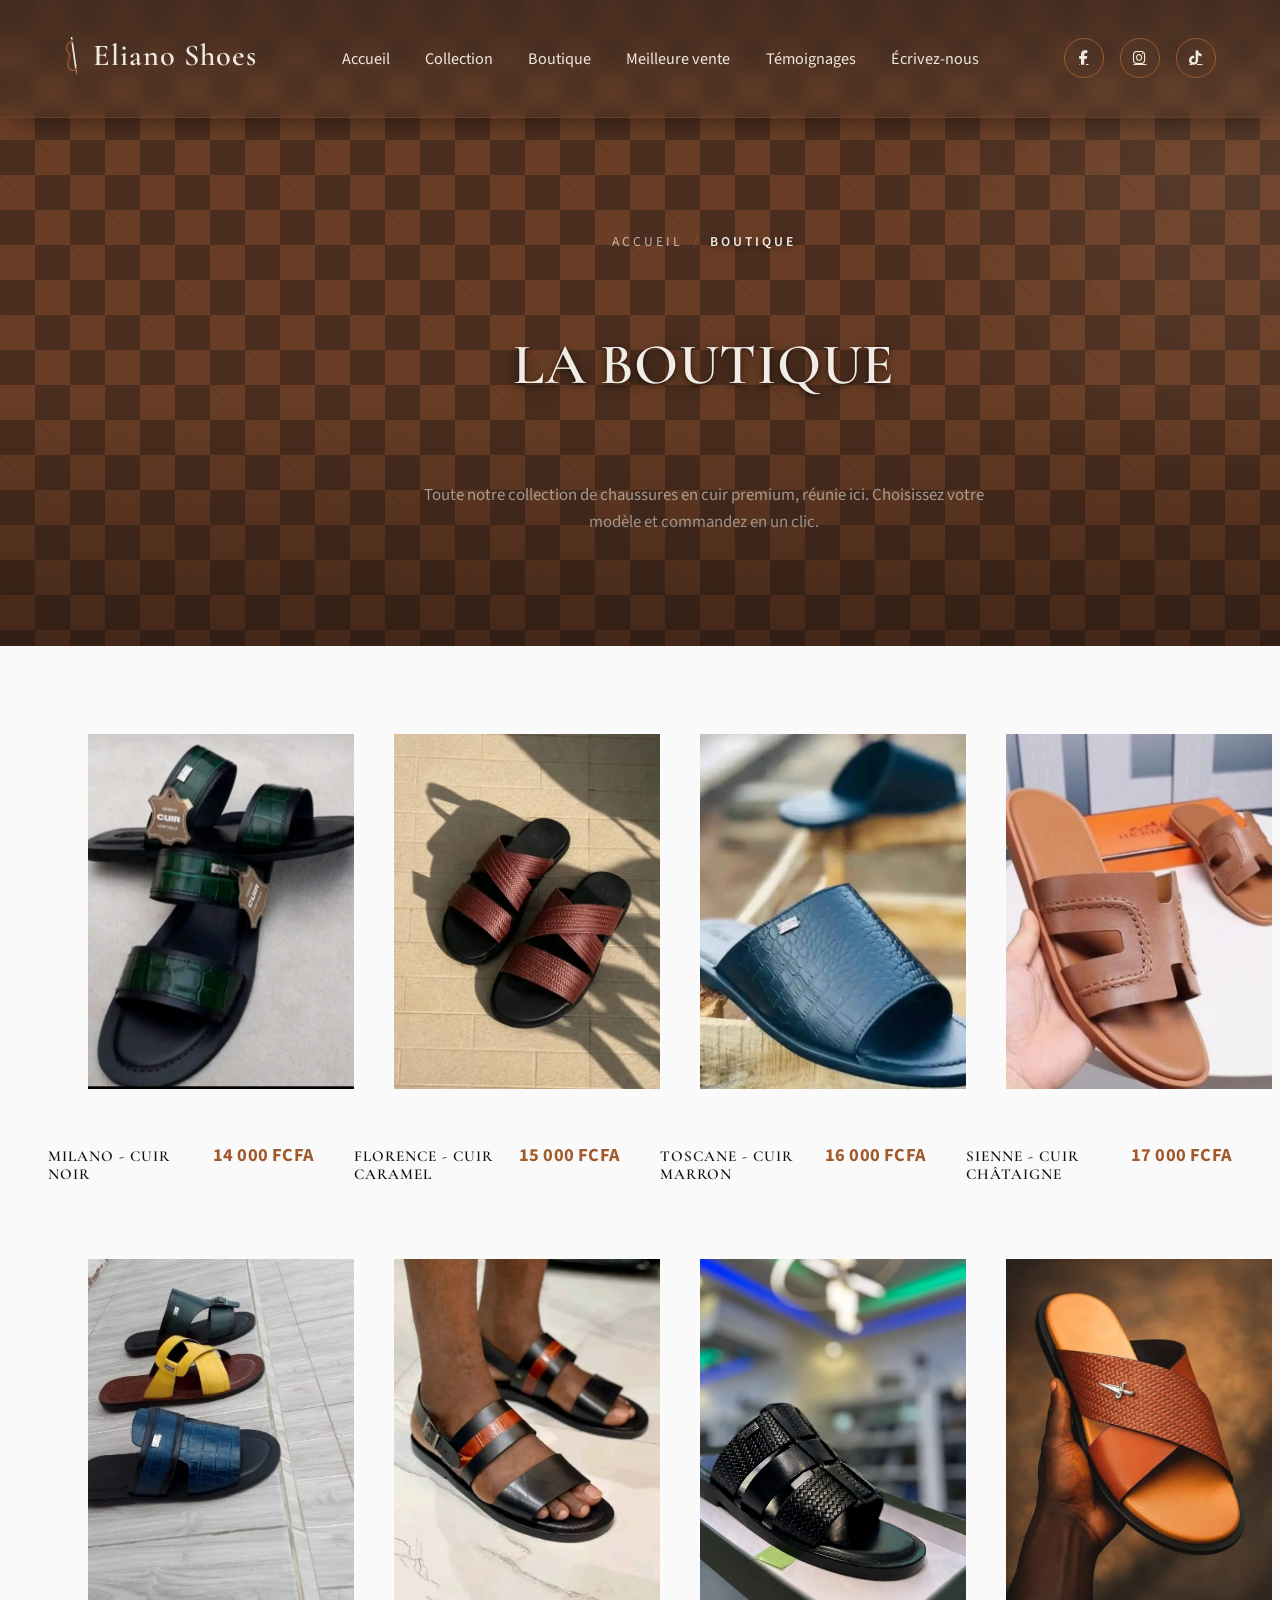
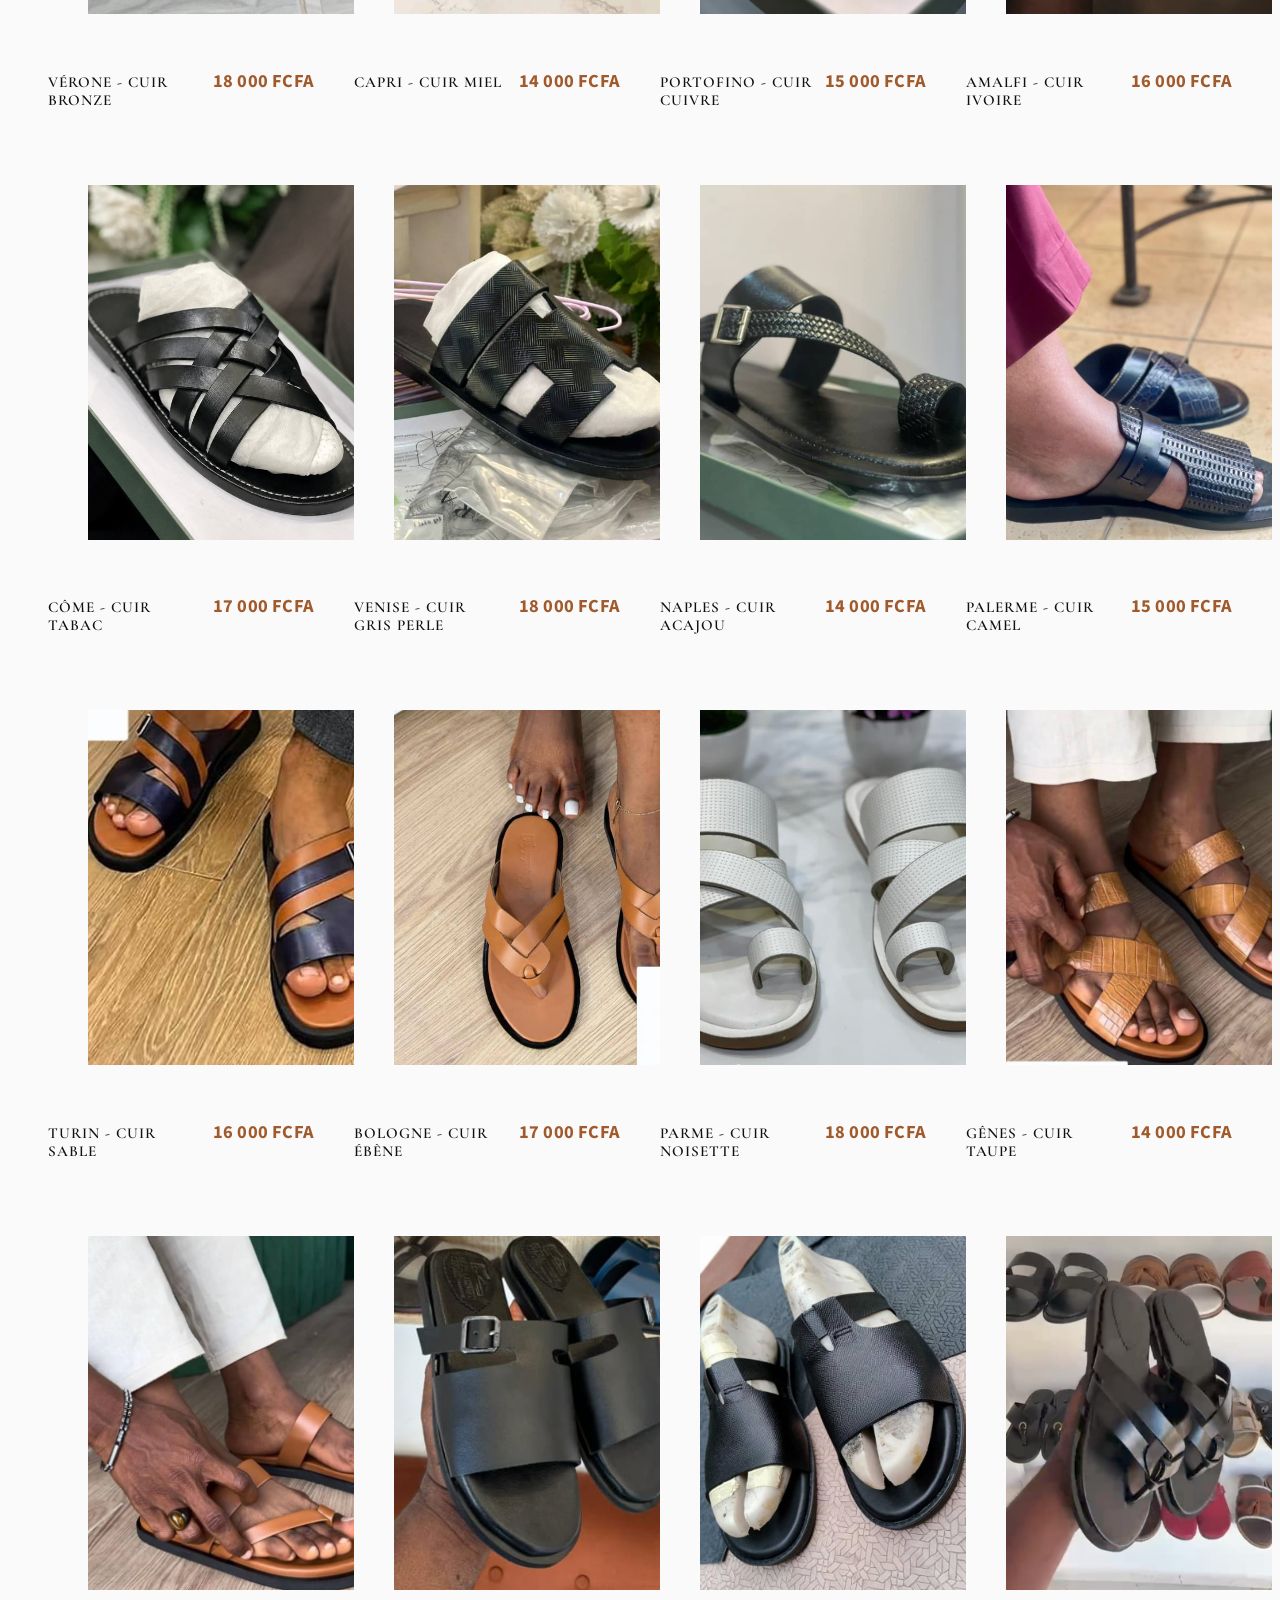
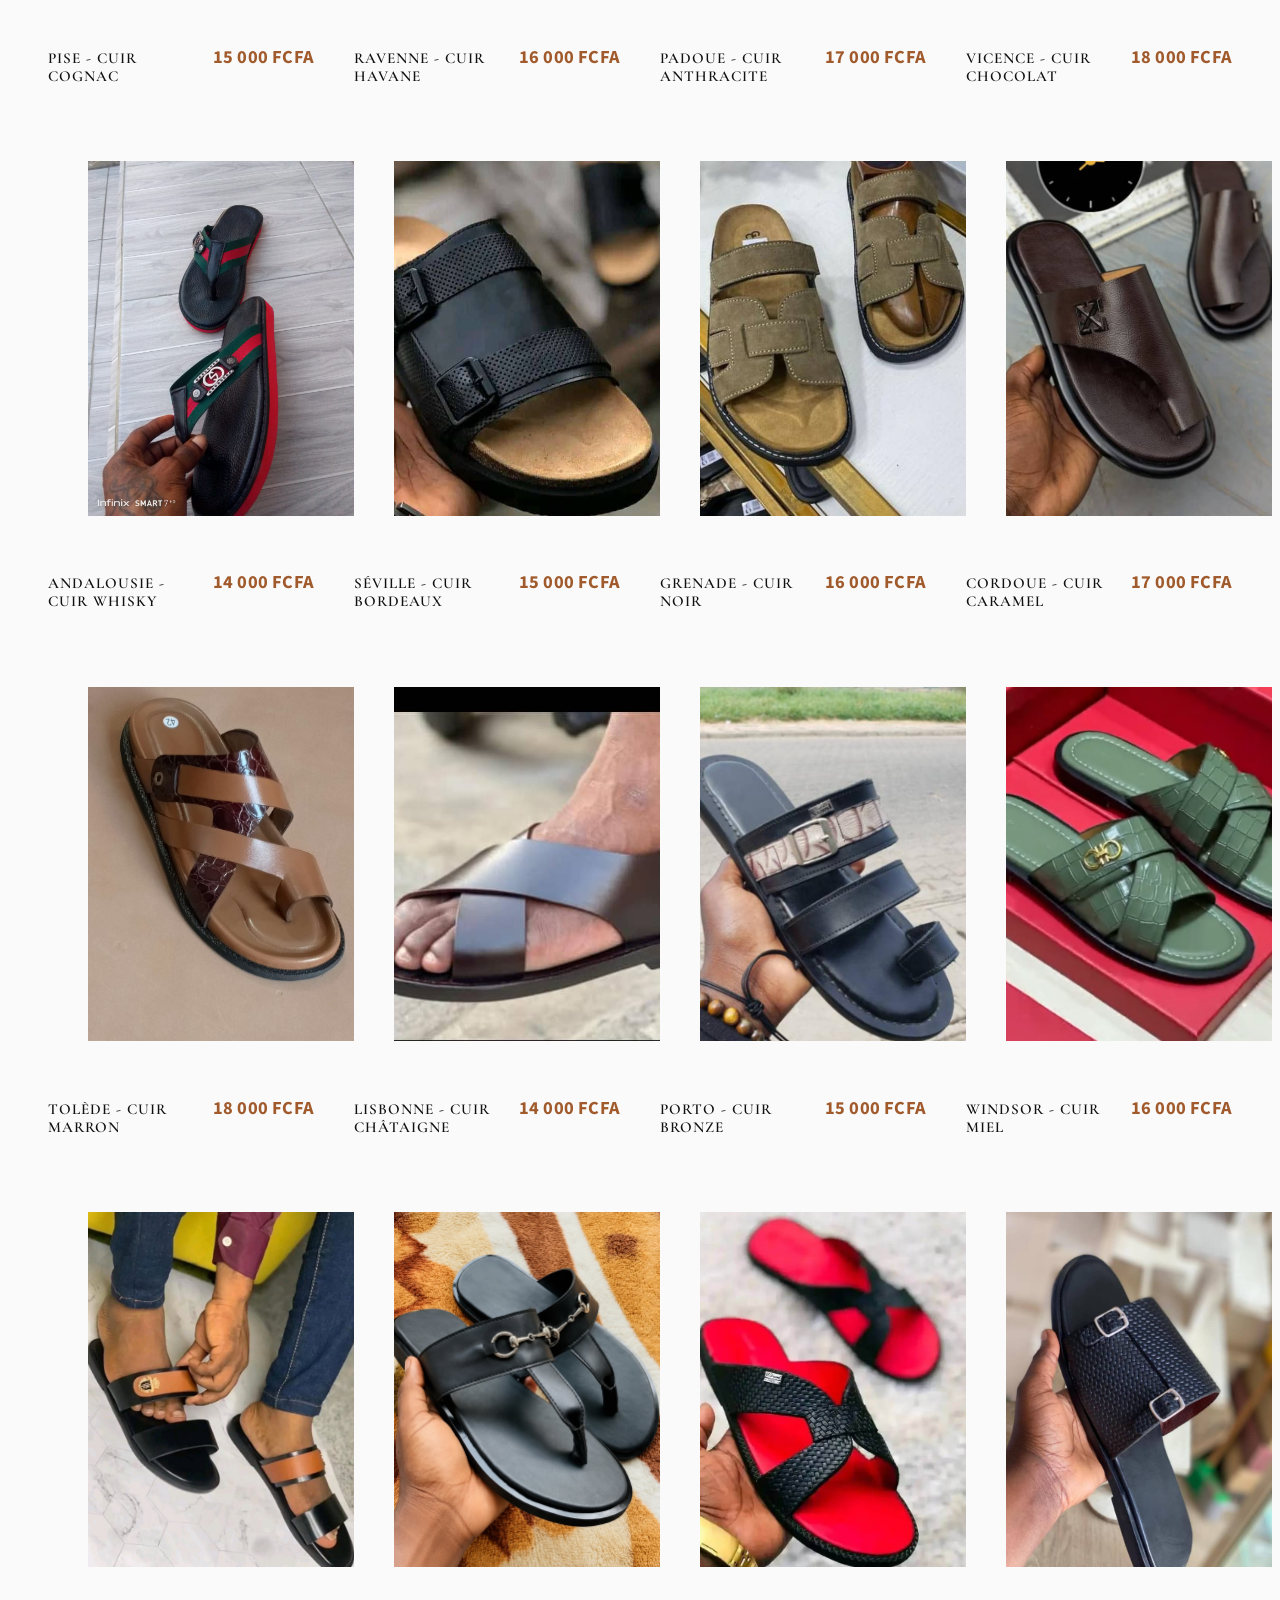
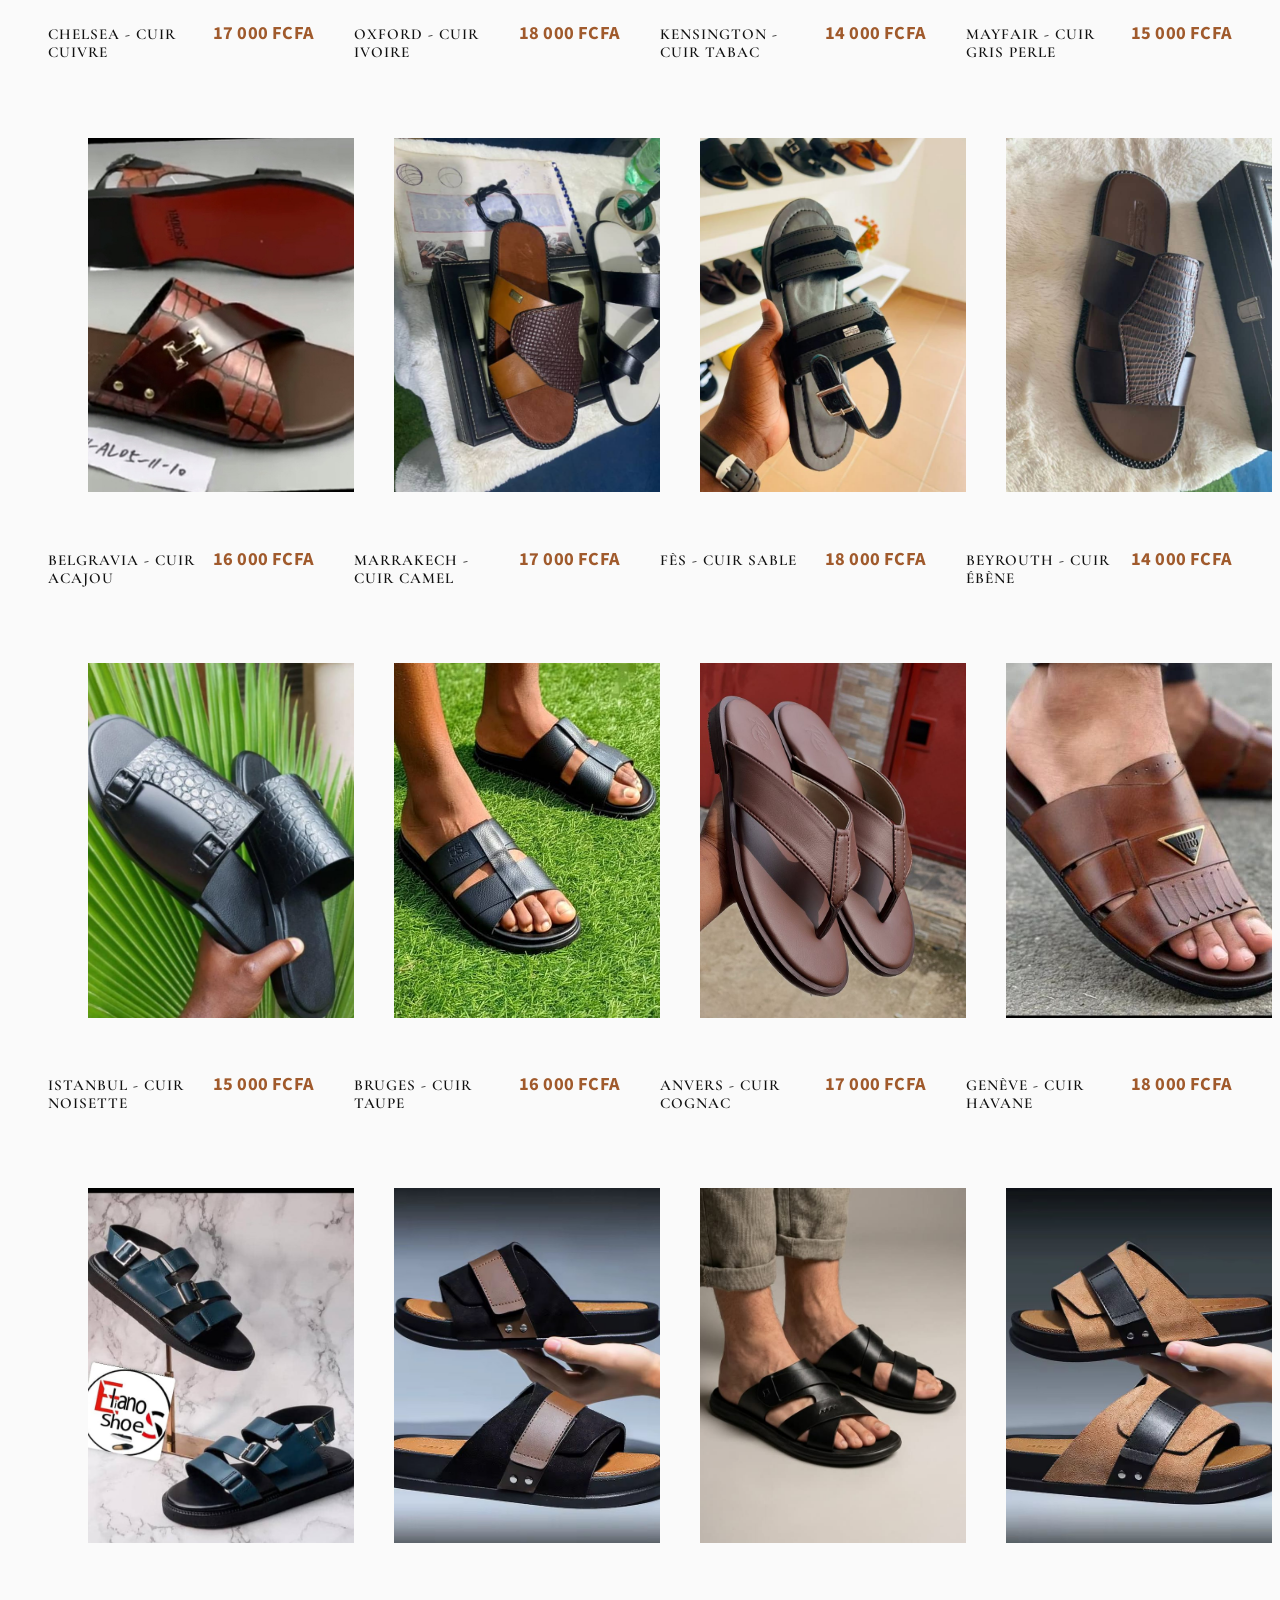
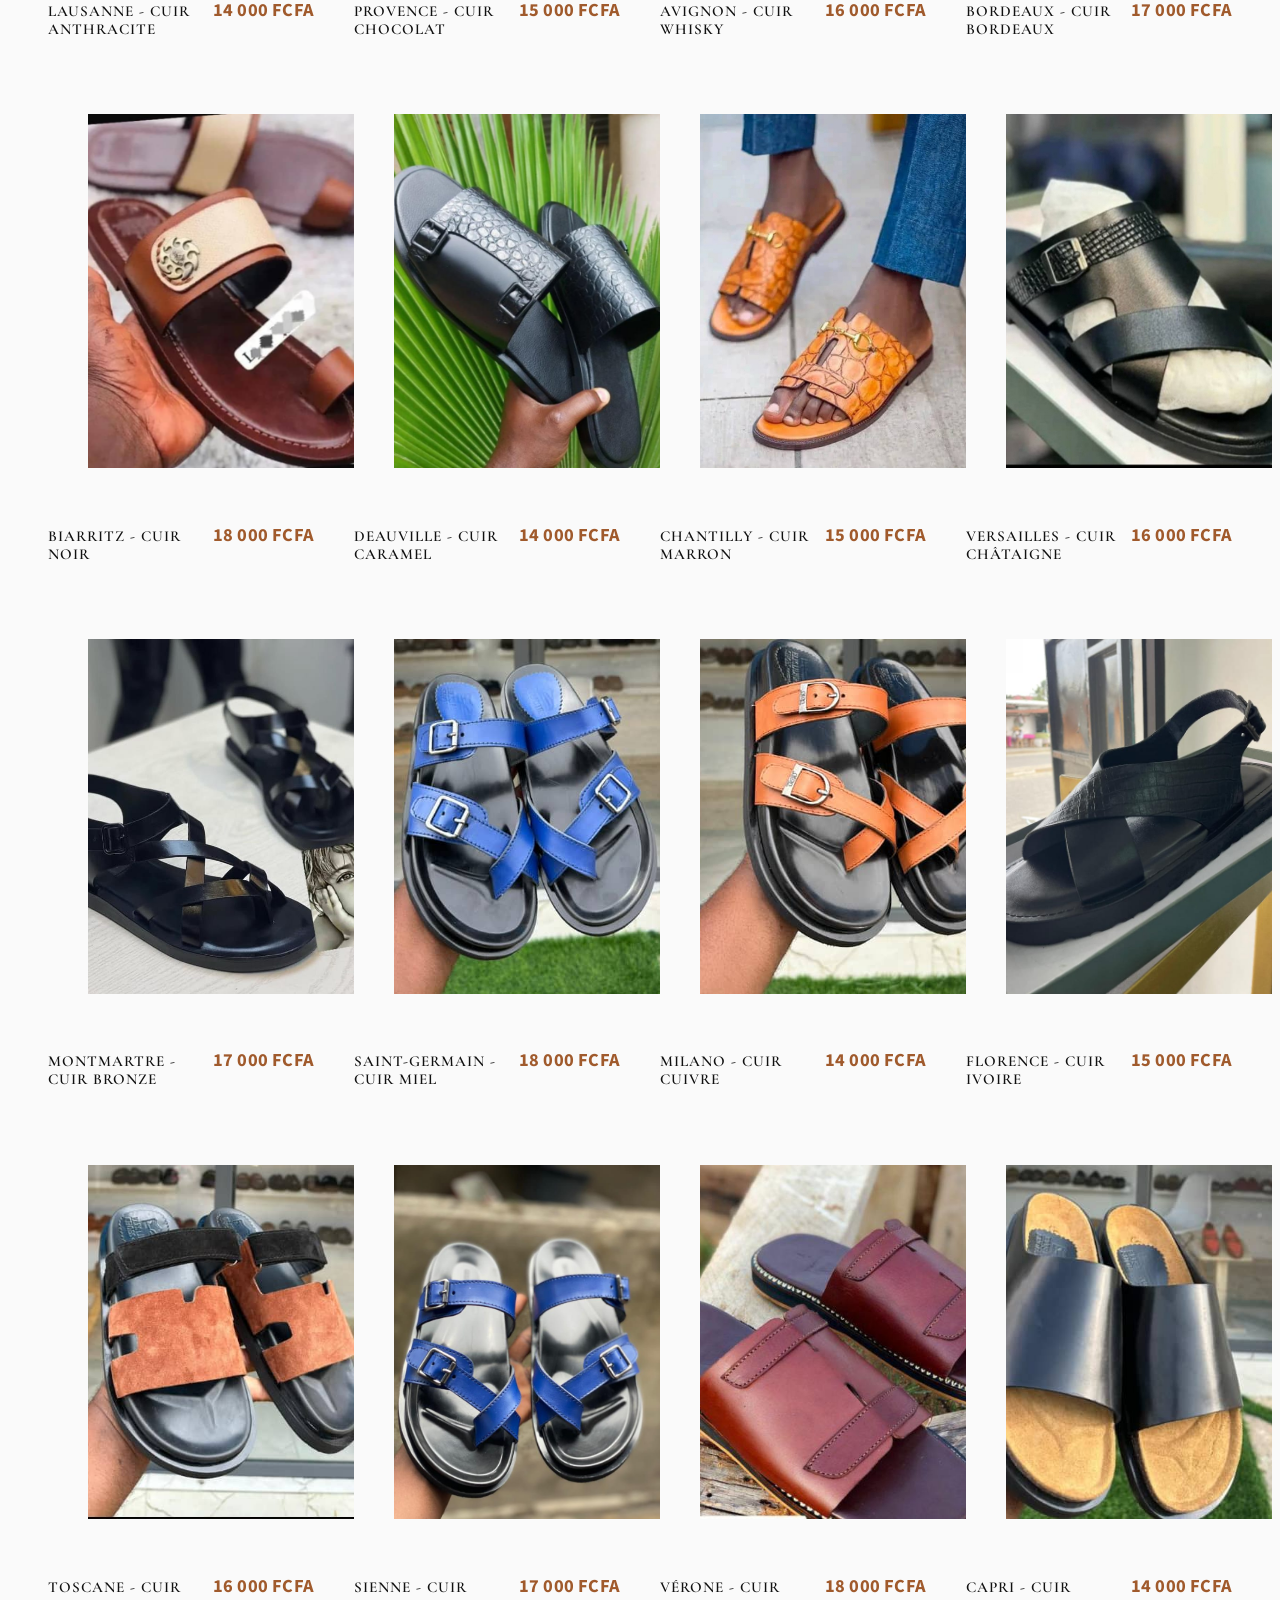
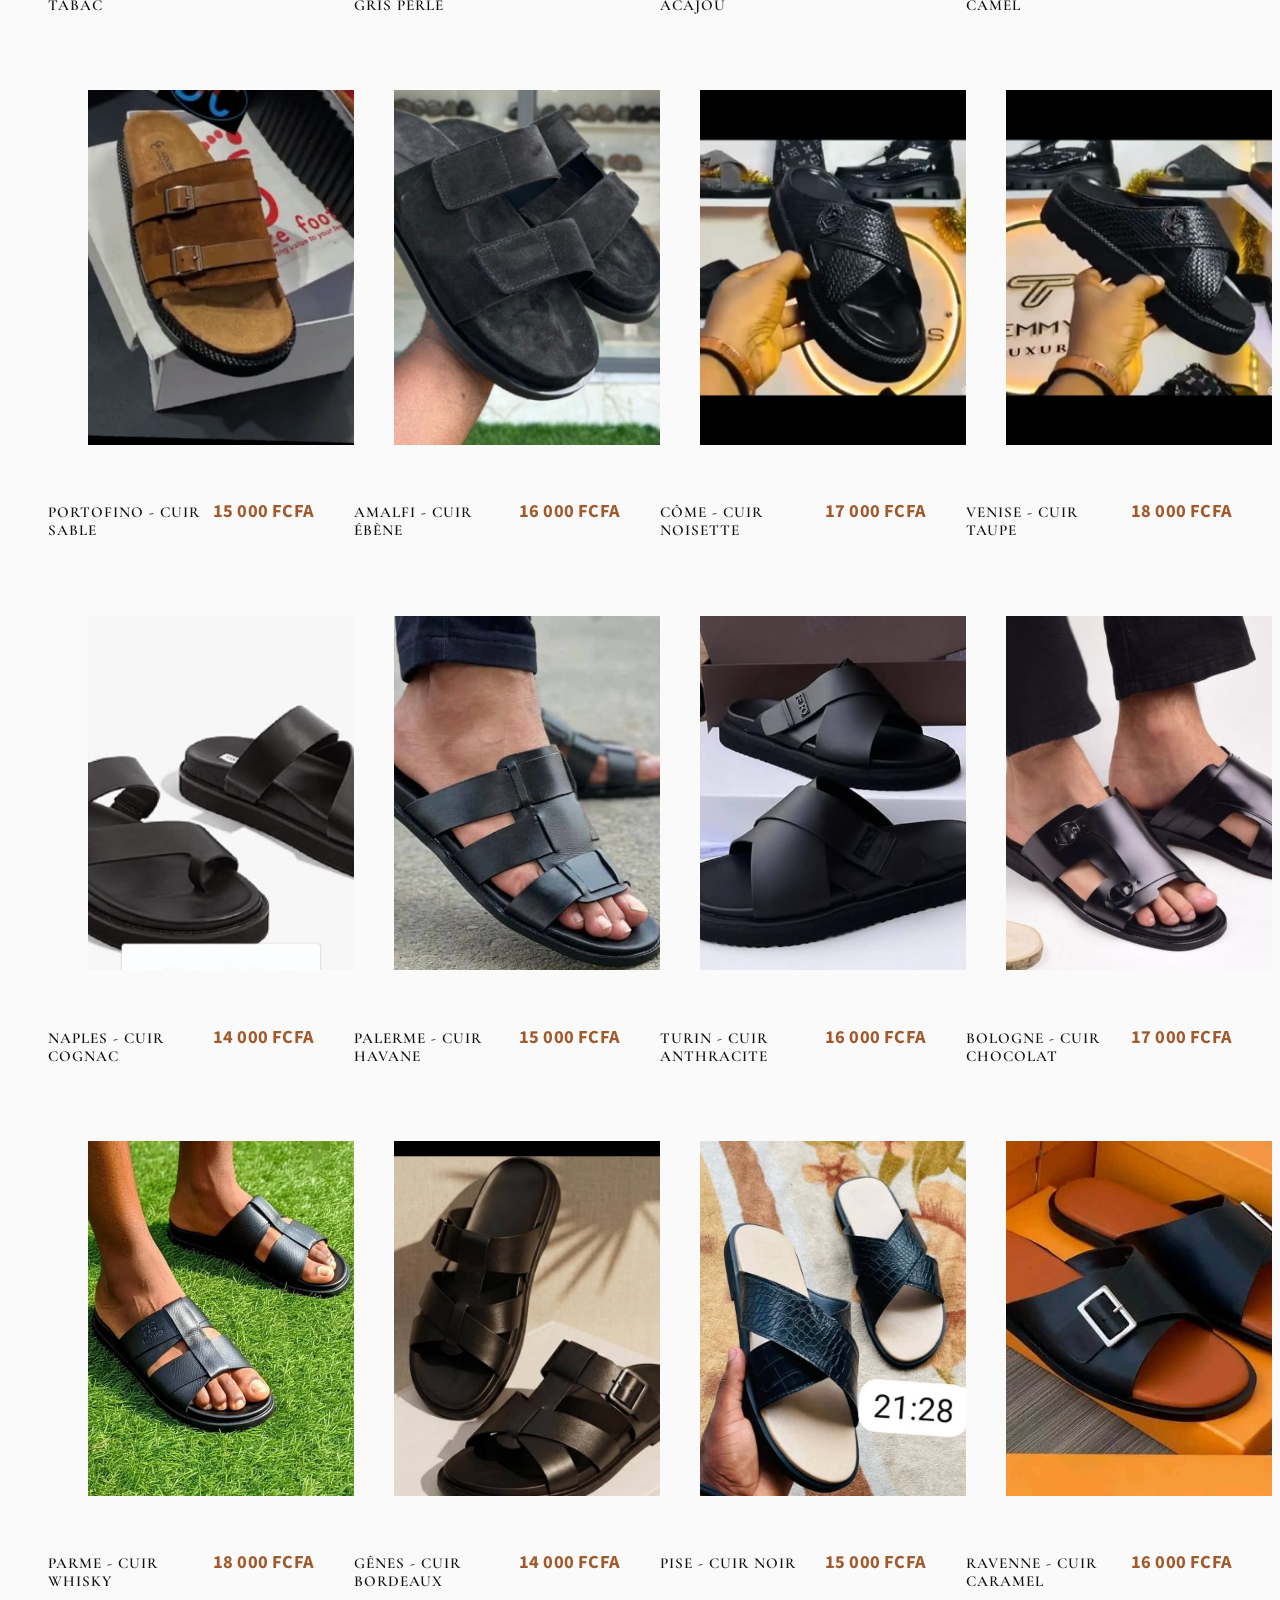
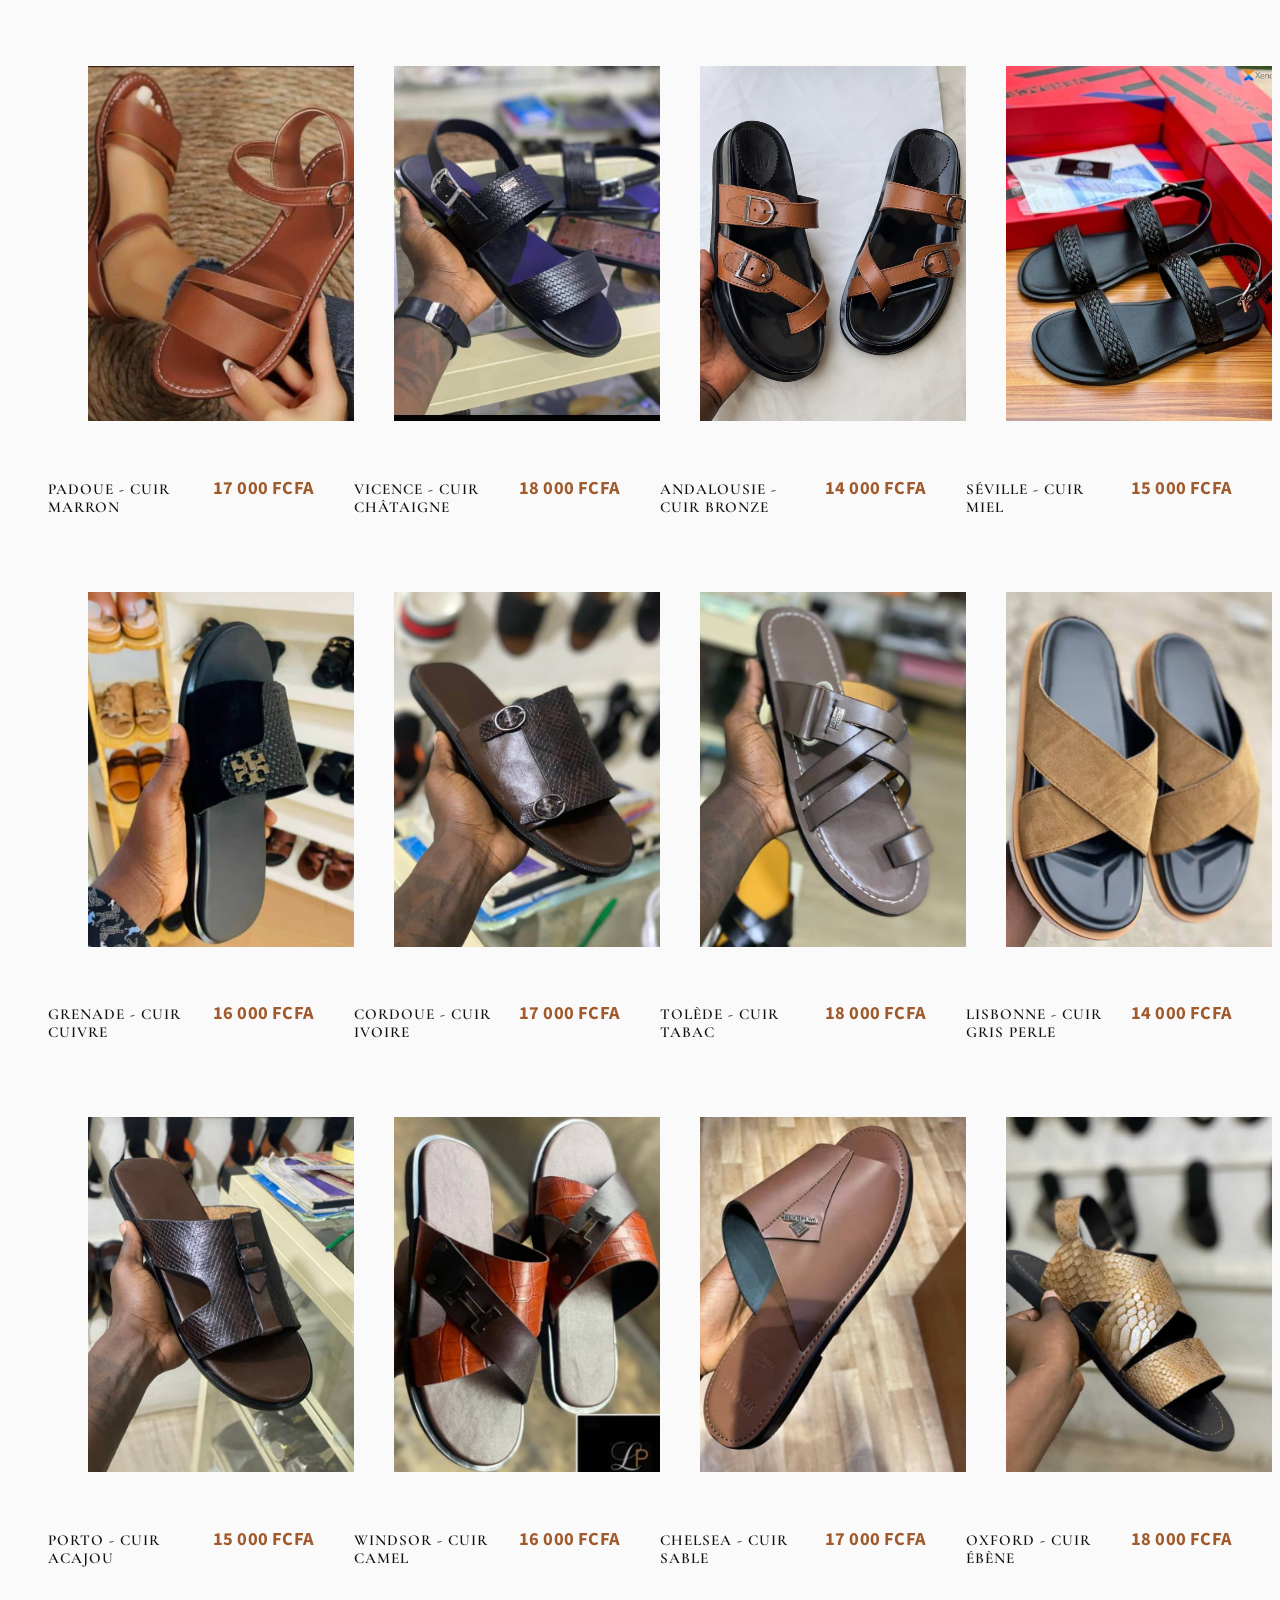
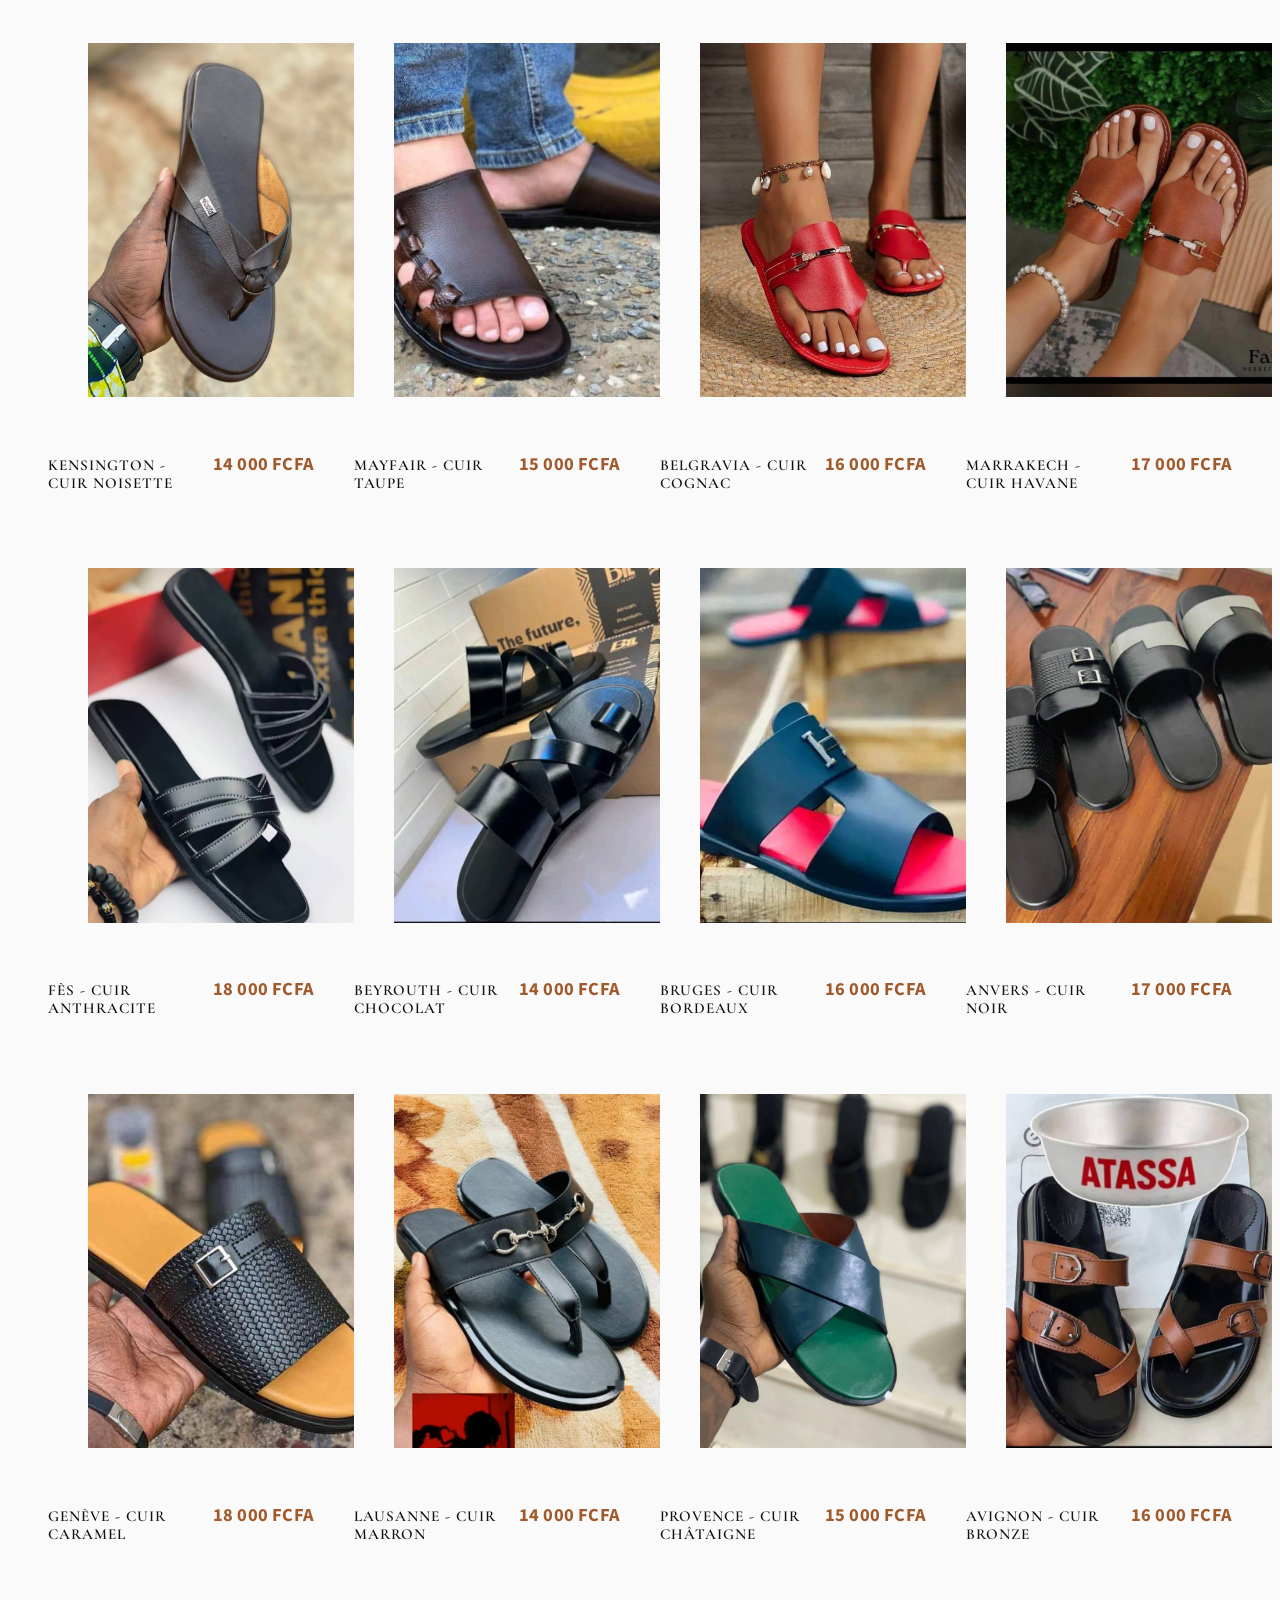
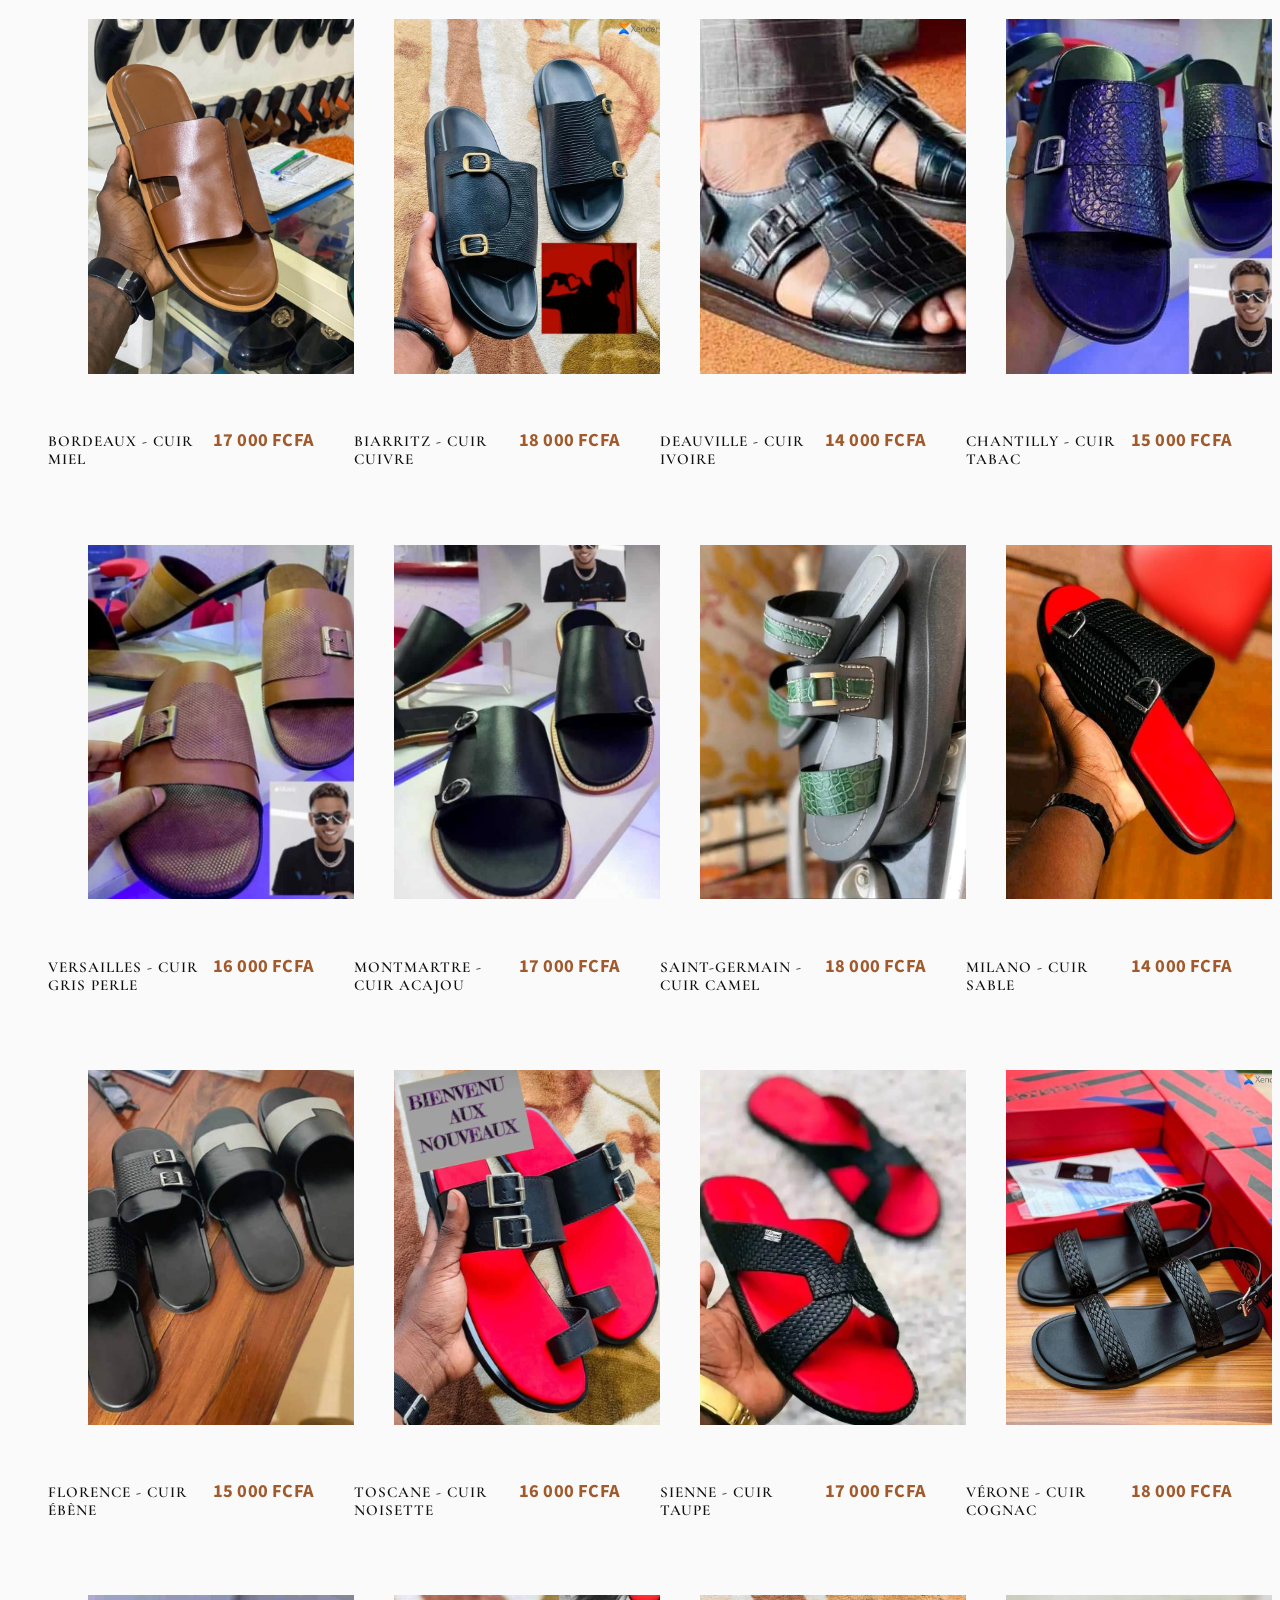
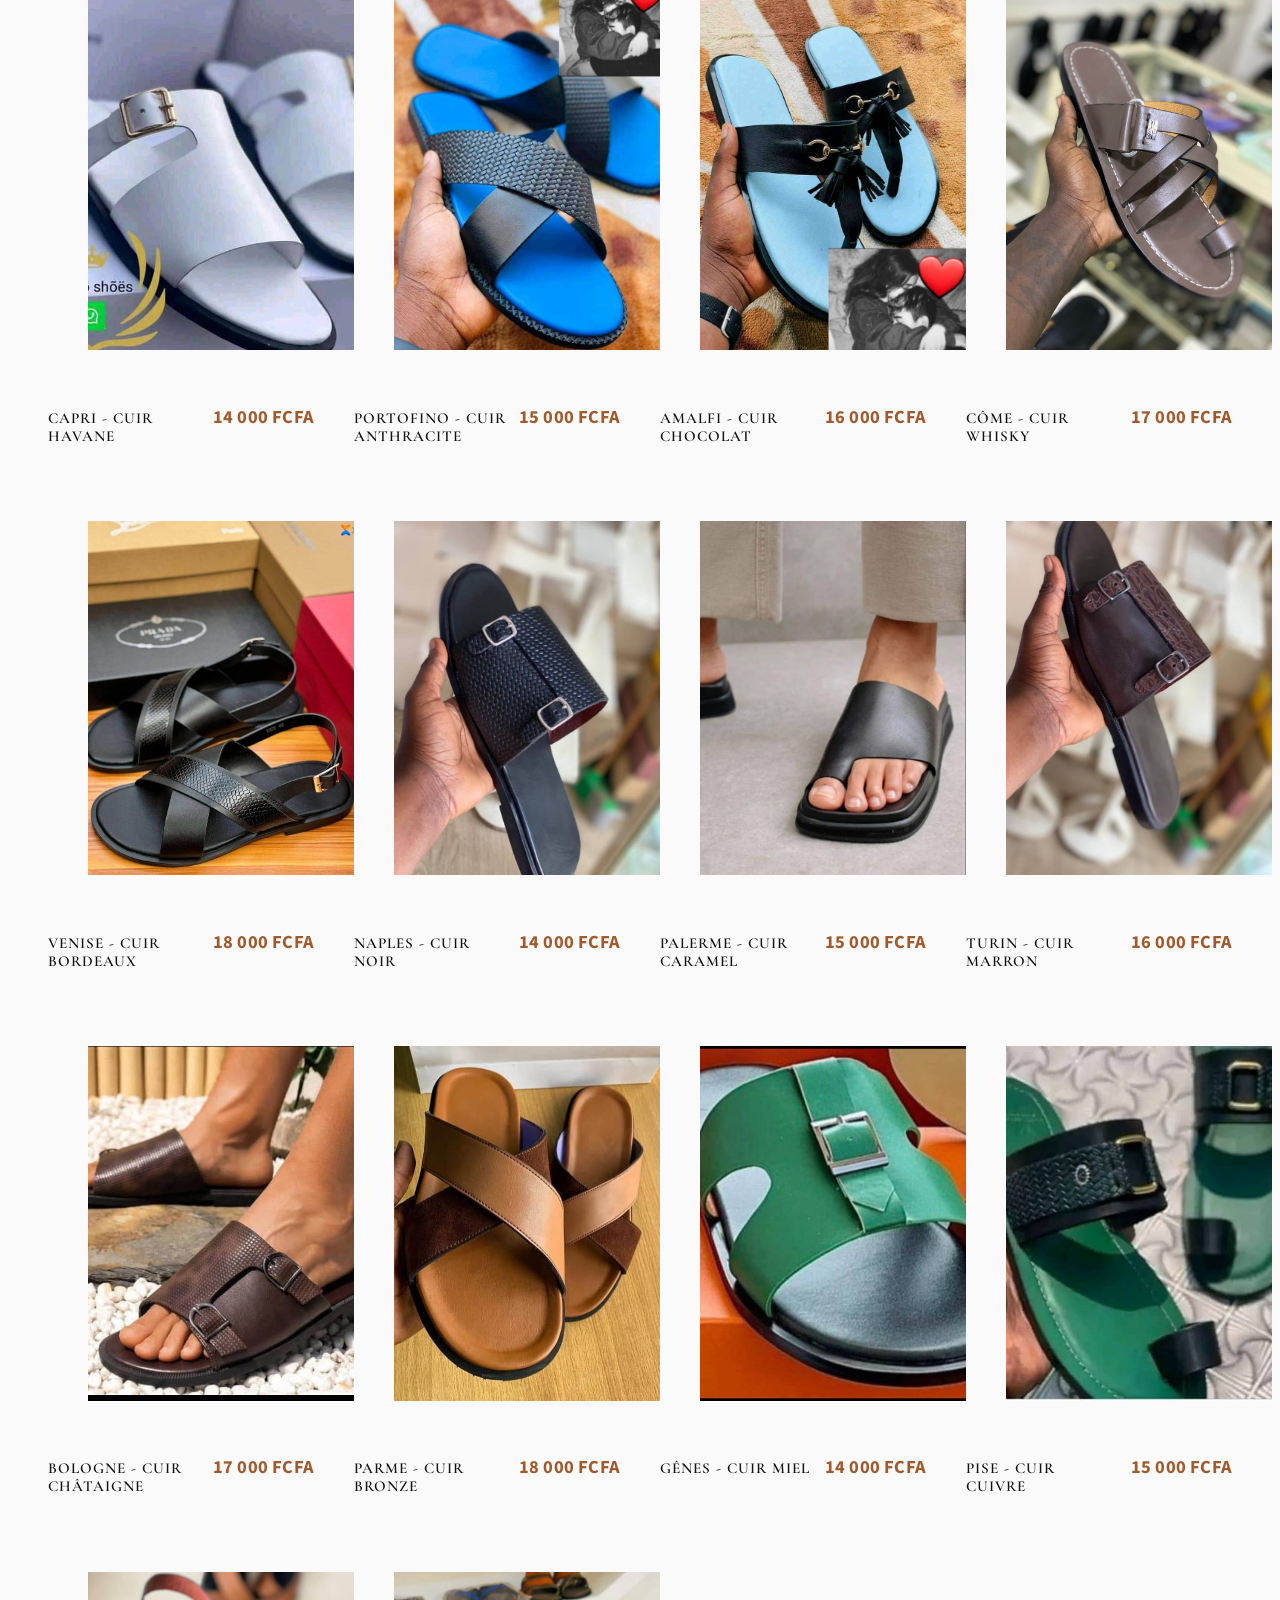
==== commit 0a606381: "ht" ====
--- a/boutique.html
+++ b/boutique.html
@@ -28,9 +28,22 @@
         <!-- Open Graph (réseaux sociaux) -->
         <meta property="og:title" content="Boutique - Eliano Shoes">
         <meta property="og:description" content="Toute la collection de chaussures en cuir premium Eliano Shoes.">
-        <meta property="og:image" content="./assets/icons/logo.jpeg">
+        <meta property="og:image" content="https://elianoshoes.onrender.com/assets/images/og-image.jpg">
+        <meta property="og:image:secure_url" content="https://elianoshoes.onrender.com/assets/images/og-image.jpg">
+        <meta property="og:image:type" content="image/jpeg">
+        <meta property="og:image:width" content="1200">
+        <meta property="og:image:height" content="630">
+        <meta property="og:image:alt" content="Mocassin en cuir premium Eliano Shoes">
         <meta property="og:type" content="website">
         <meta property="og:url" content="https://elianoshoes.onrender.com/boutique.html">
+        <meta property="og:site_name" content="Eliano Shoes">
+        <meta property="og:locale" content="fr_FR">
+
+        <!-- Twitter Card (aperçu identique sur X / Twitter) -->
+        <meta name="twitter:card" content="summary_large_image">
+        <meta name="twitter:title" content="Boutique - Eliano Shoes">
+        <meta name="twitter:description" content="Toute la collection de chaussures en cuir premium Eliano Shoes.">
+        <meta name="twitter:image" content="https://elianoshoes.onrender.com/assets/images/og-image.jpg">
 
         <!-- Couleur principale mobile -->
         <meta name="theme-color" content="#000000">
@@ -3305,6 +3318,7 @@
         <script src="./js/01-global/fixed-header.js"></script>
         <script src="./js/01-global/reveal.js"></script>
         <script src="./js/01-global/wa-message.js"></script>
+        <script src="./js/01-global/whatsapp-float.js"></script>
         <script src="./js/01-global/footer-years.js"></script>
 
         <script src="./js/02-home/overlay-menu.js"></script>
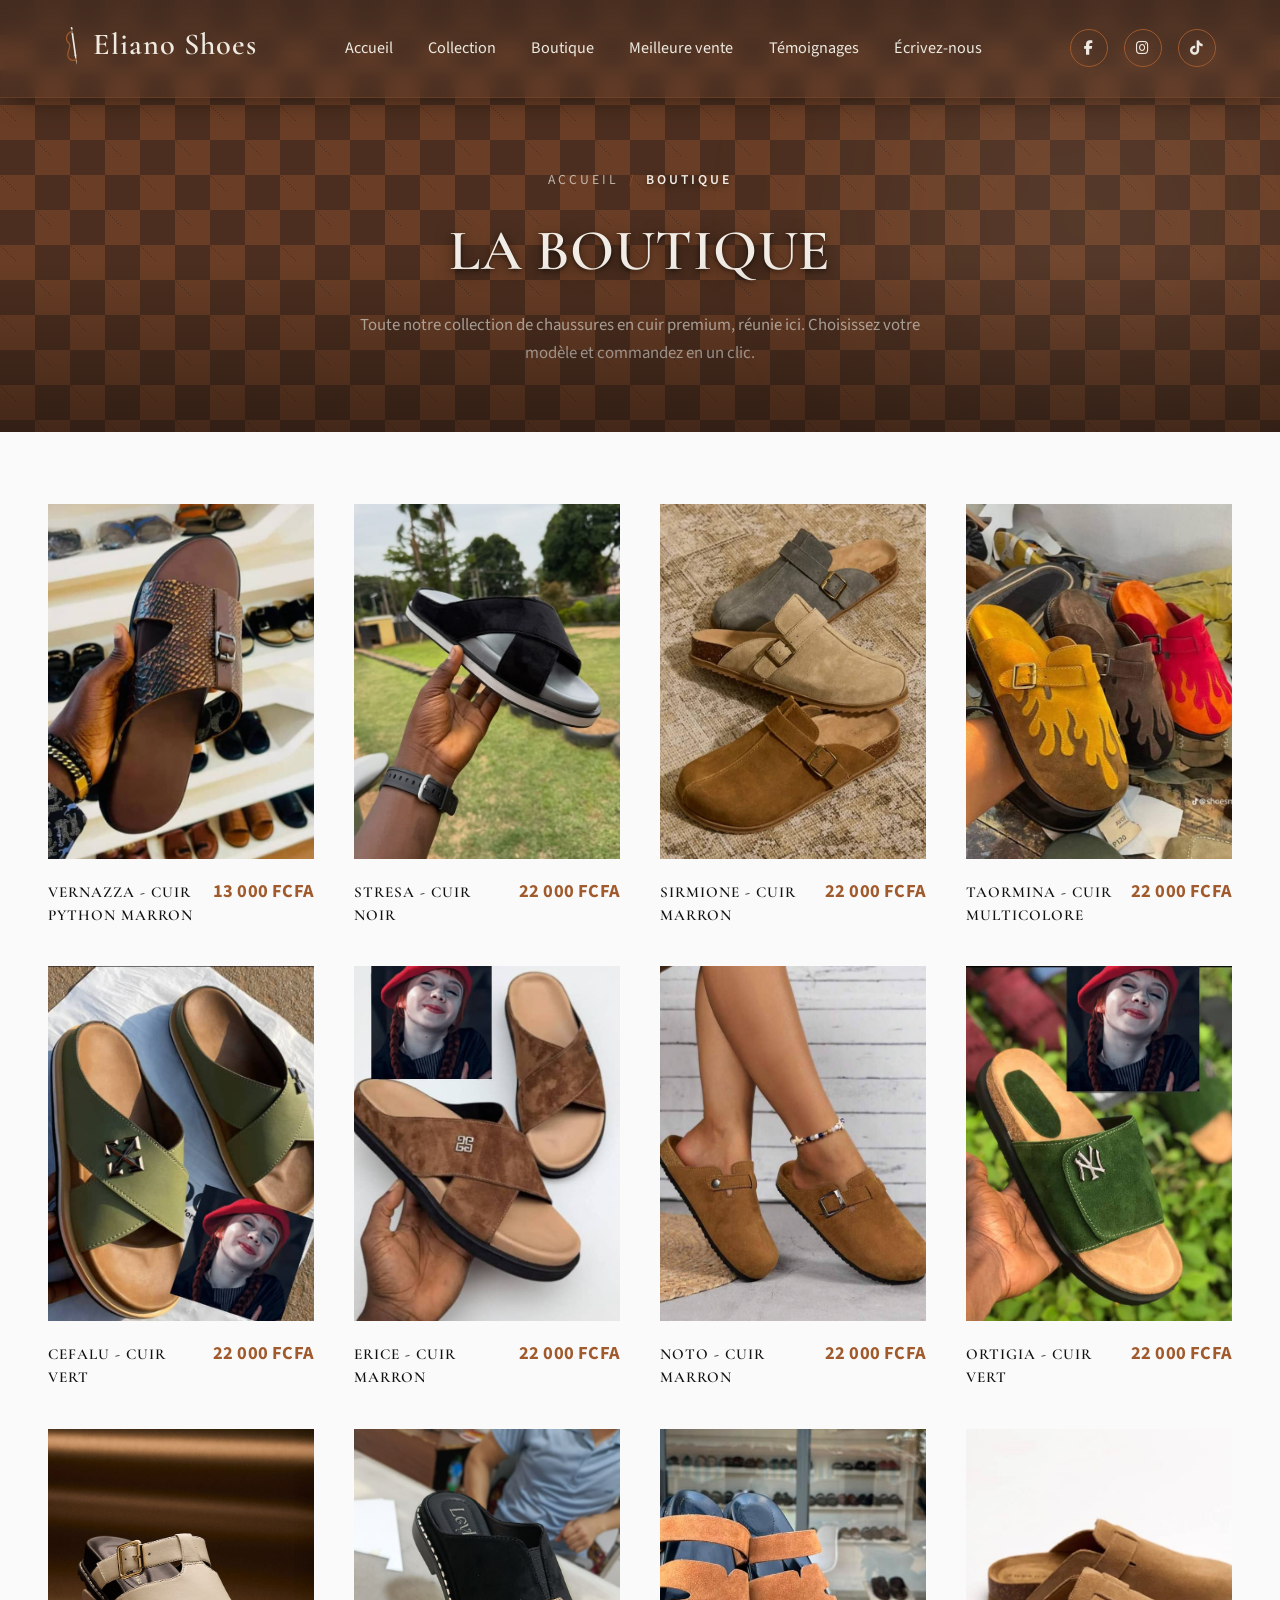
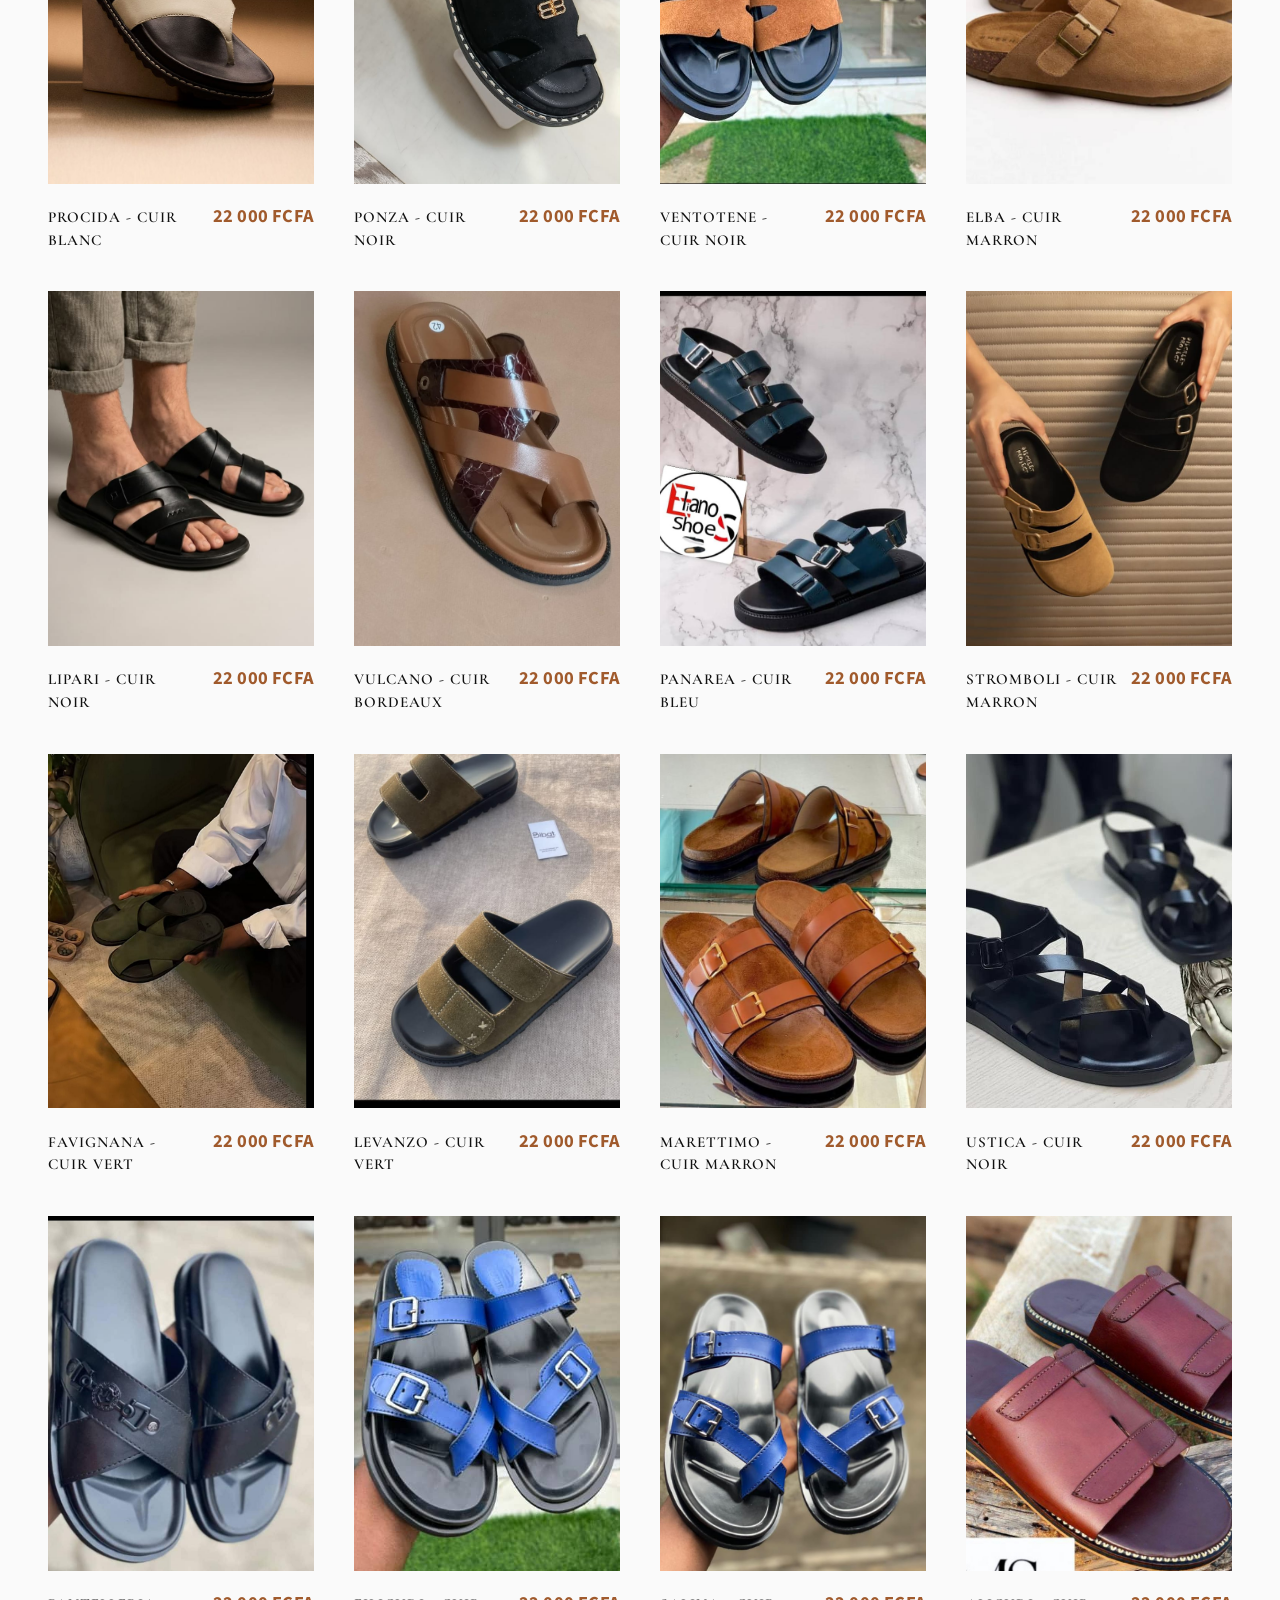
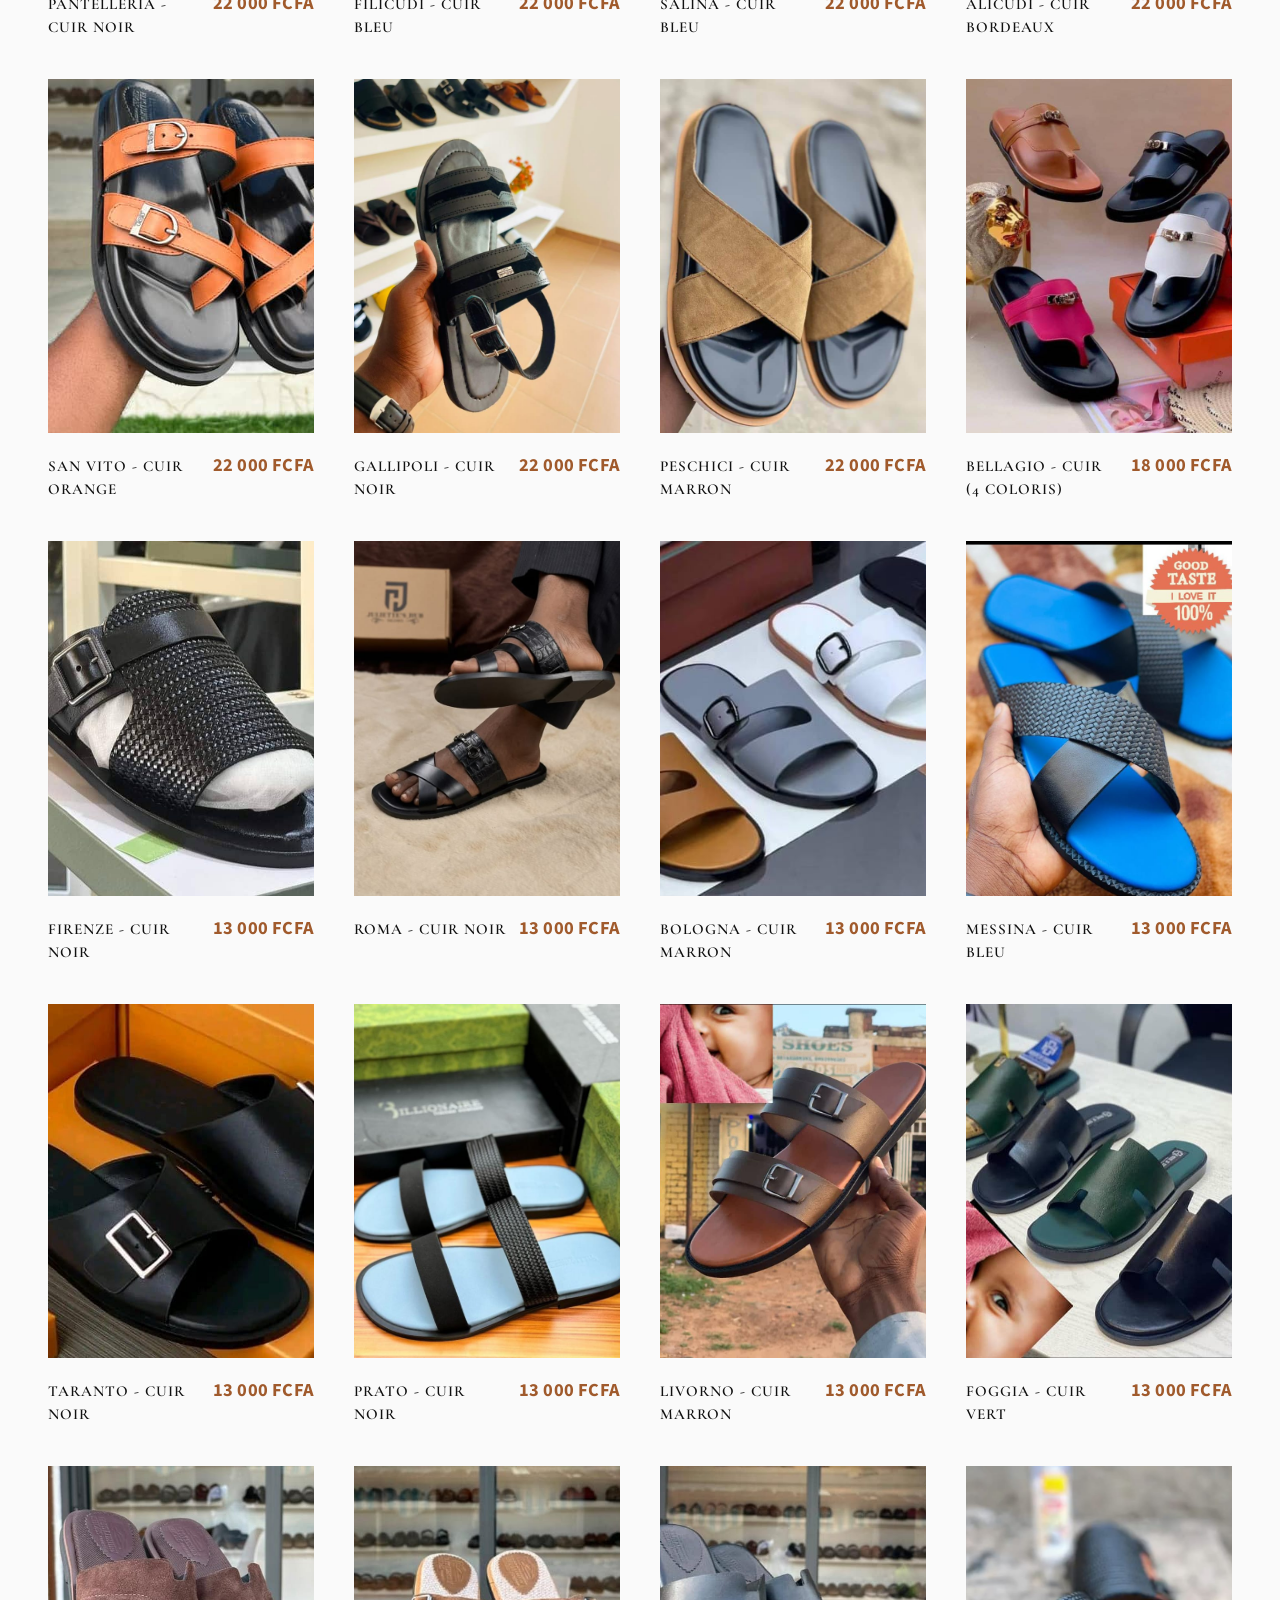
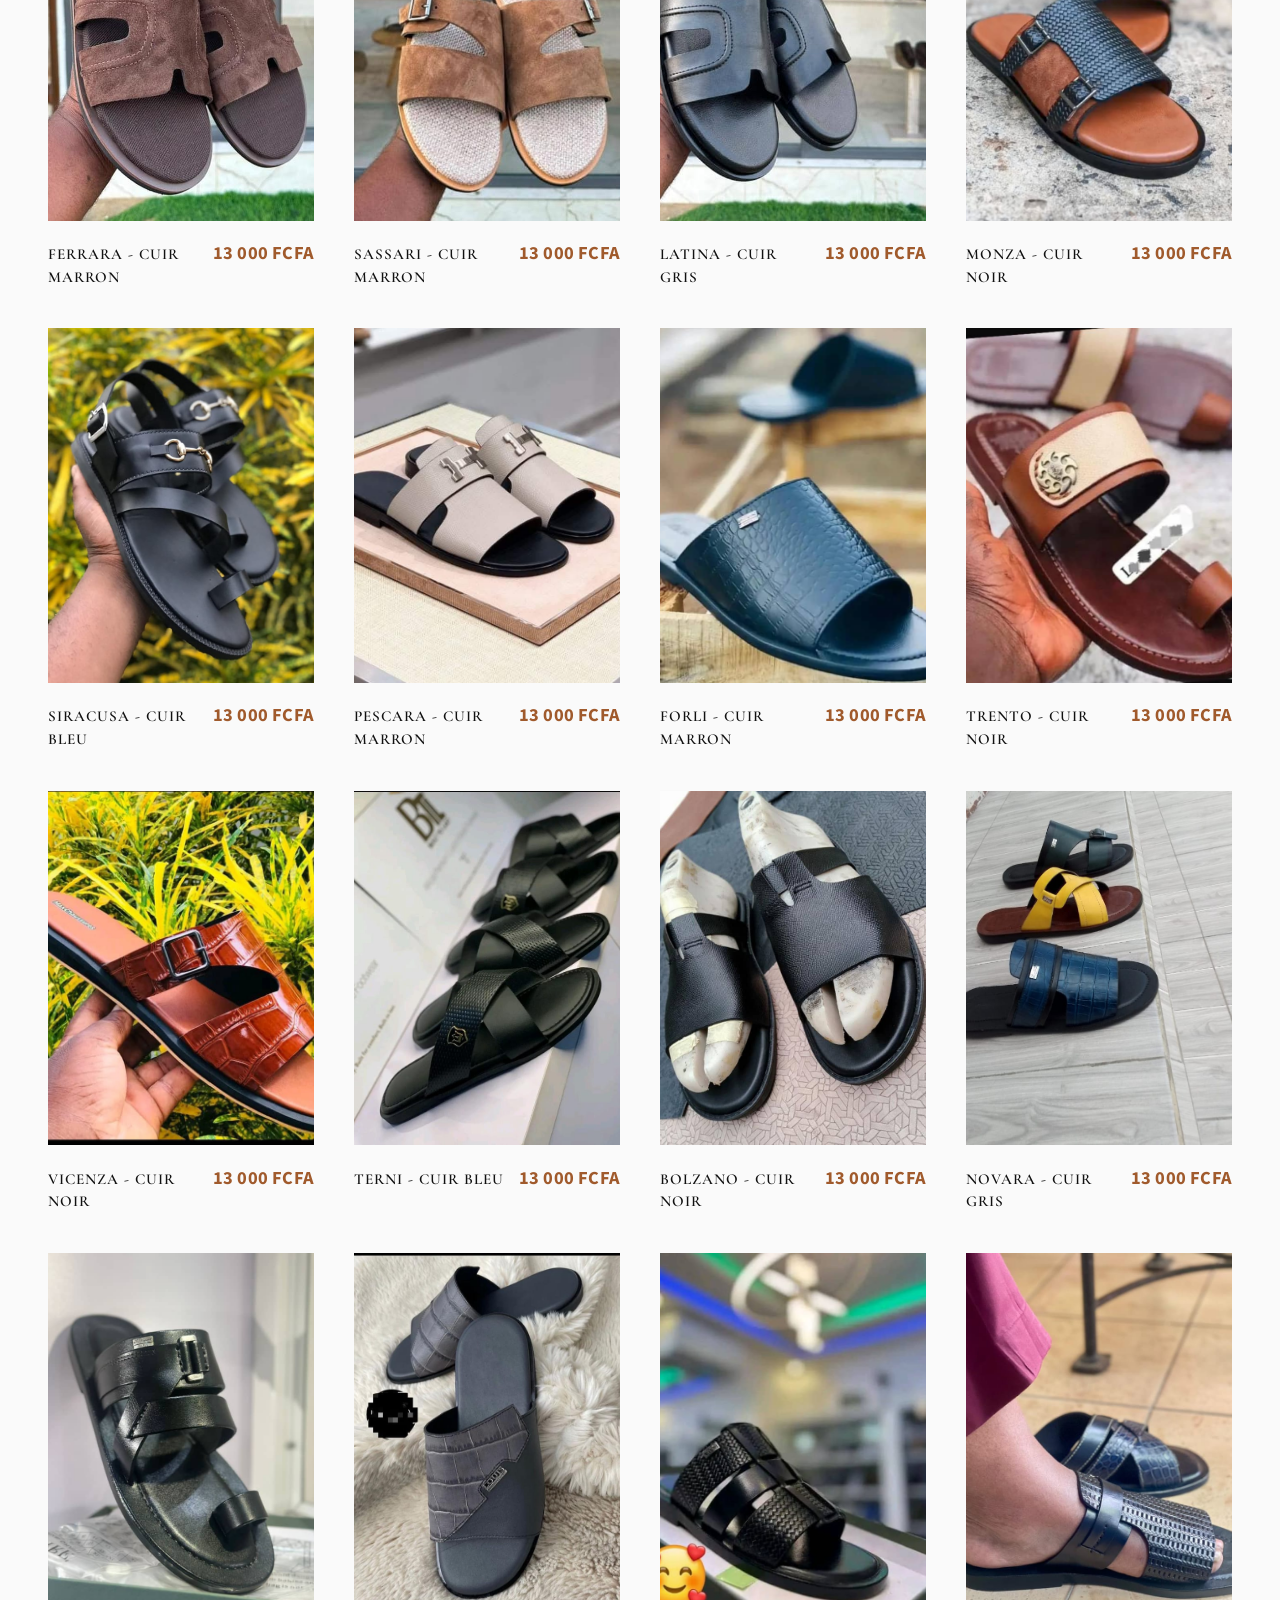
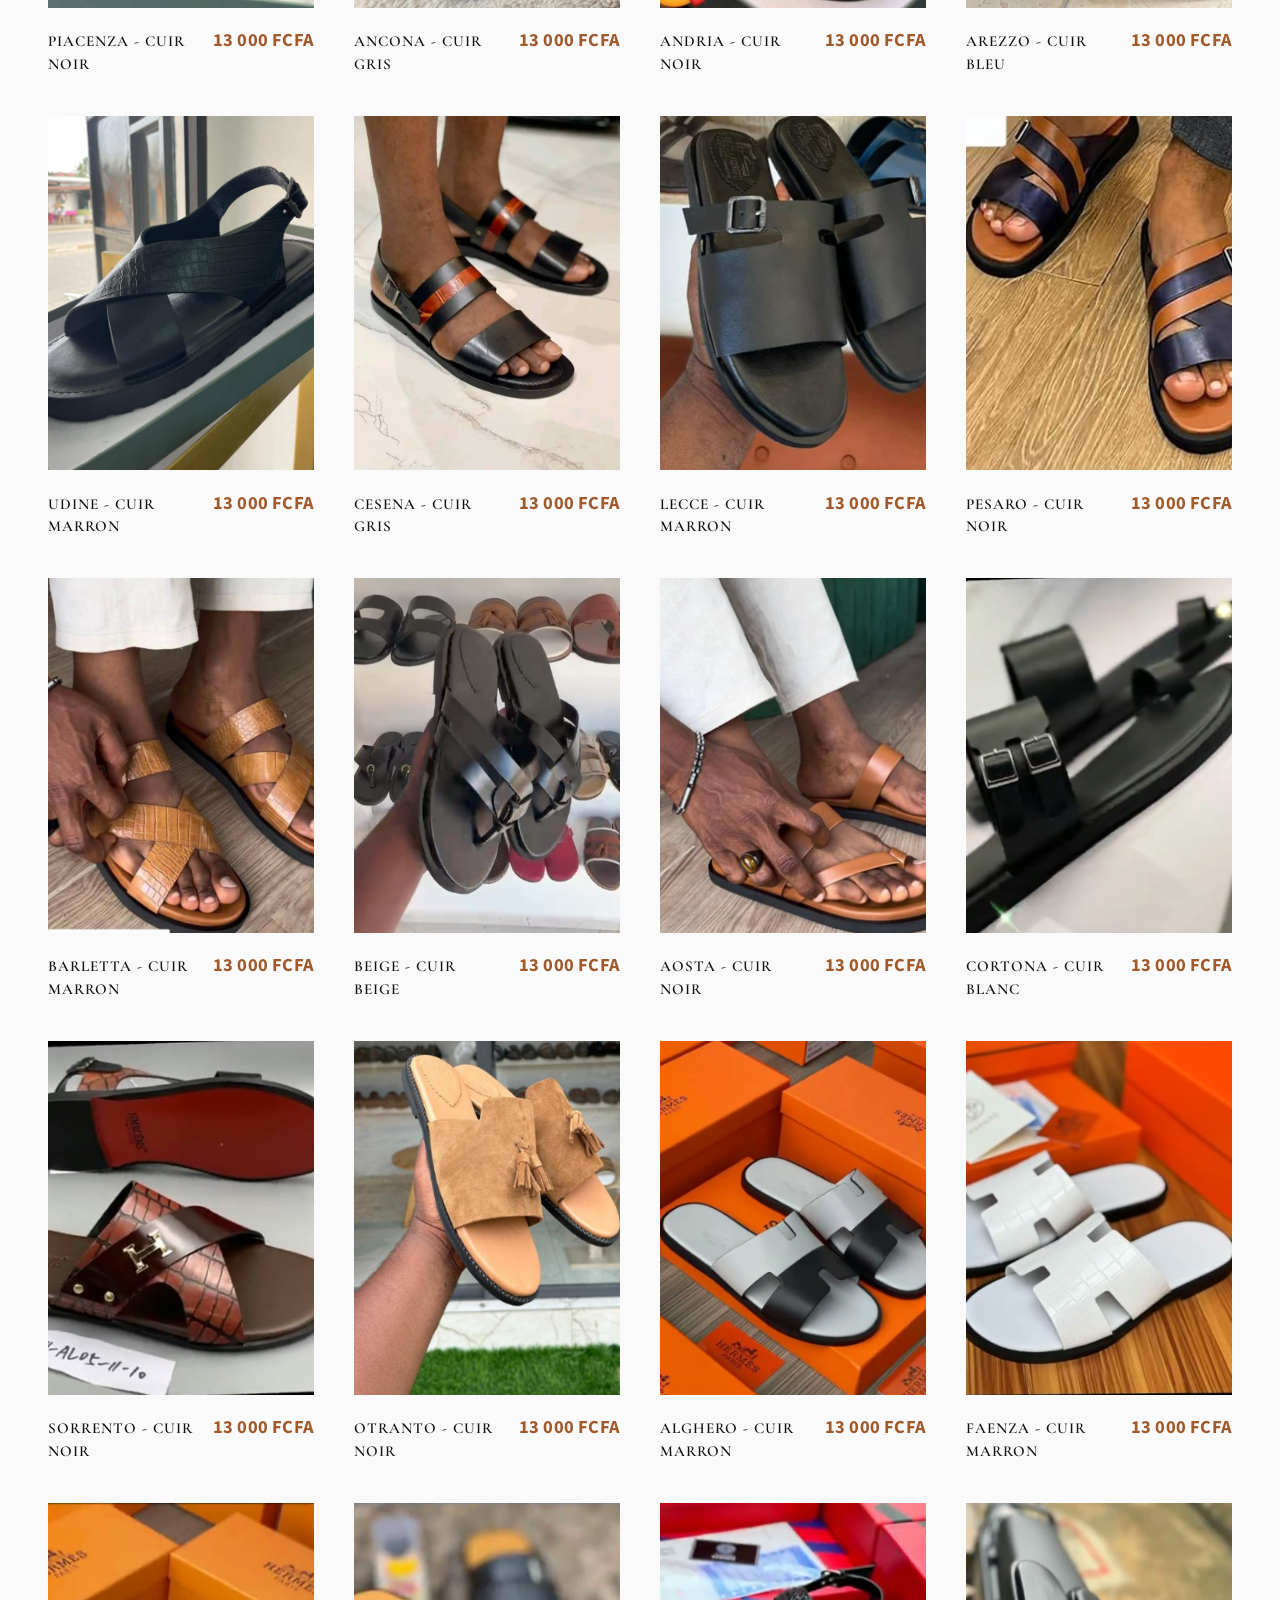
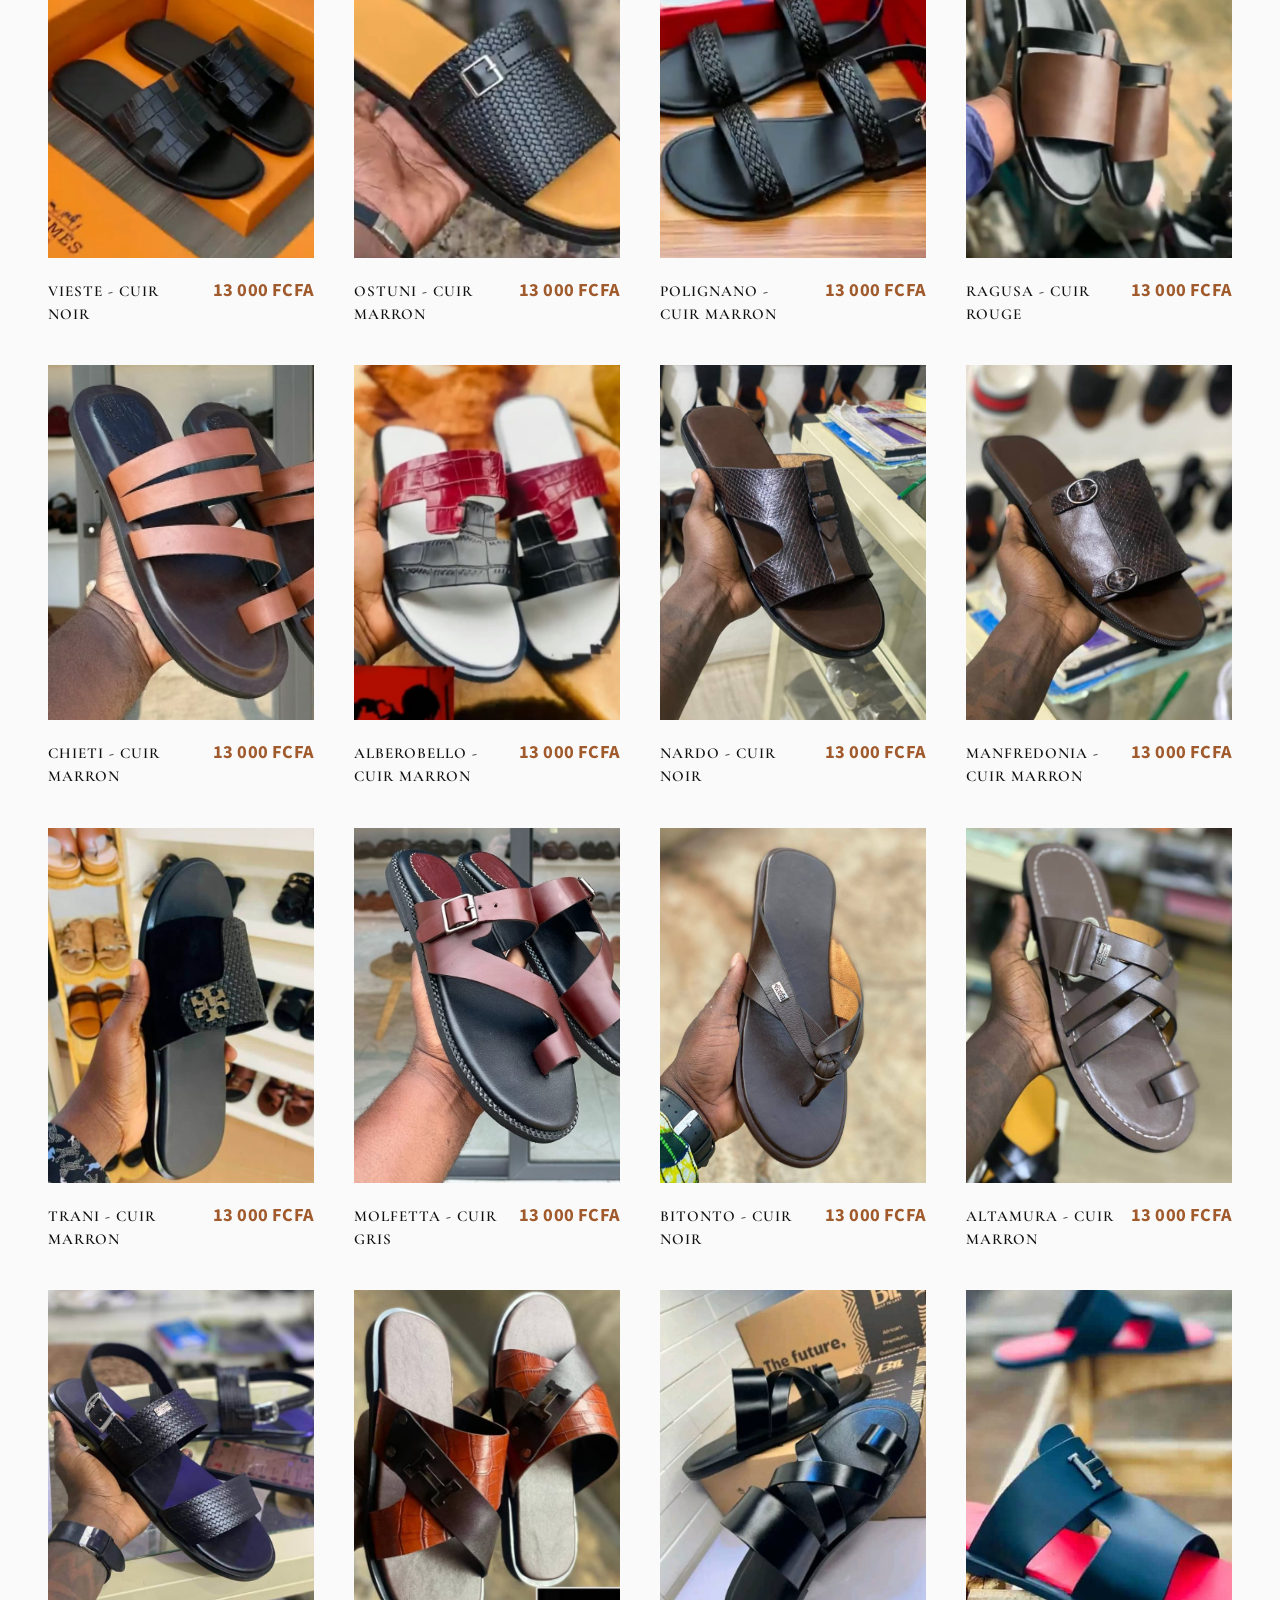
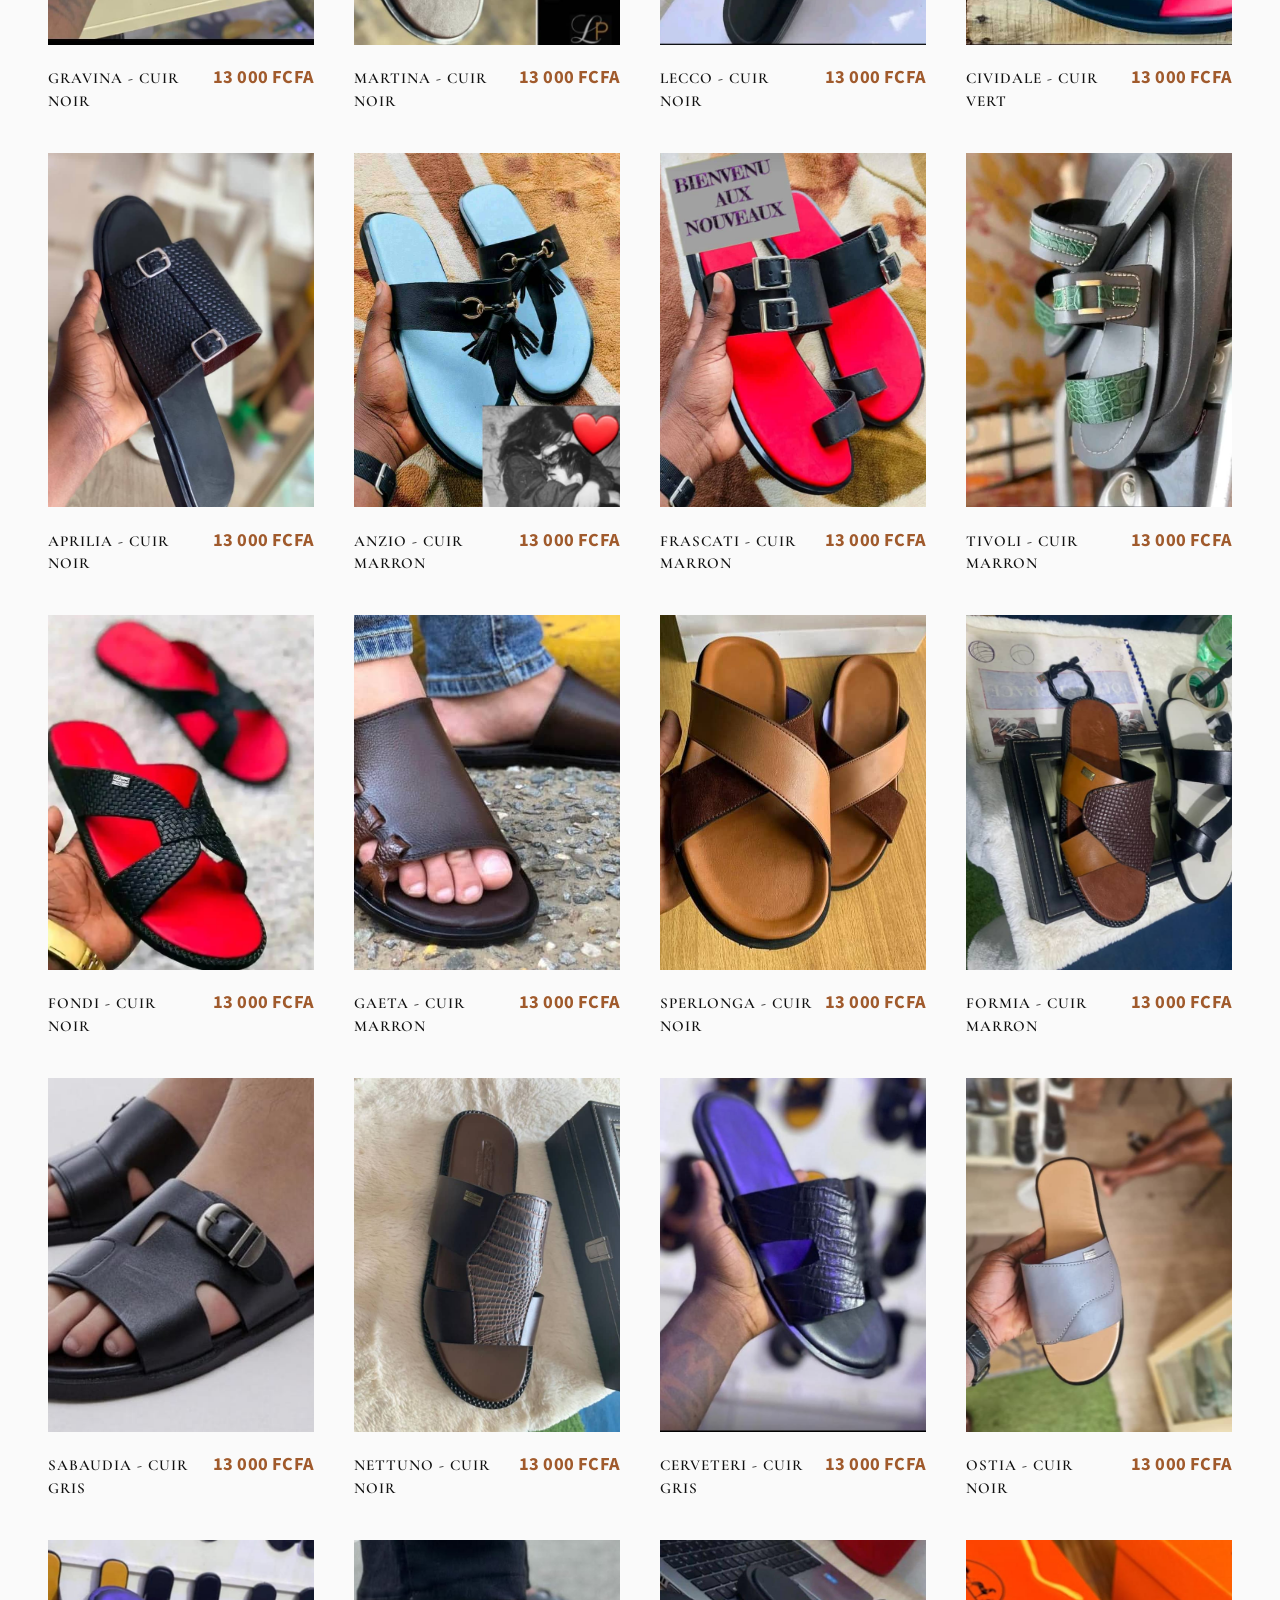
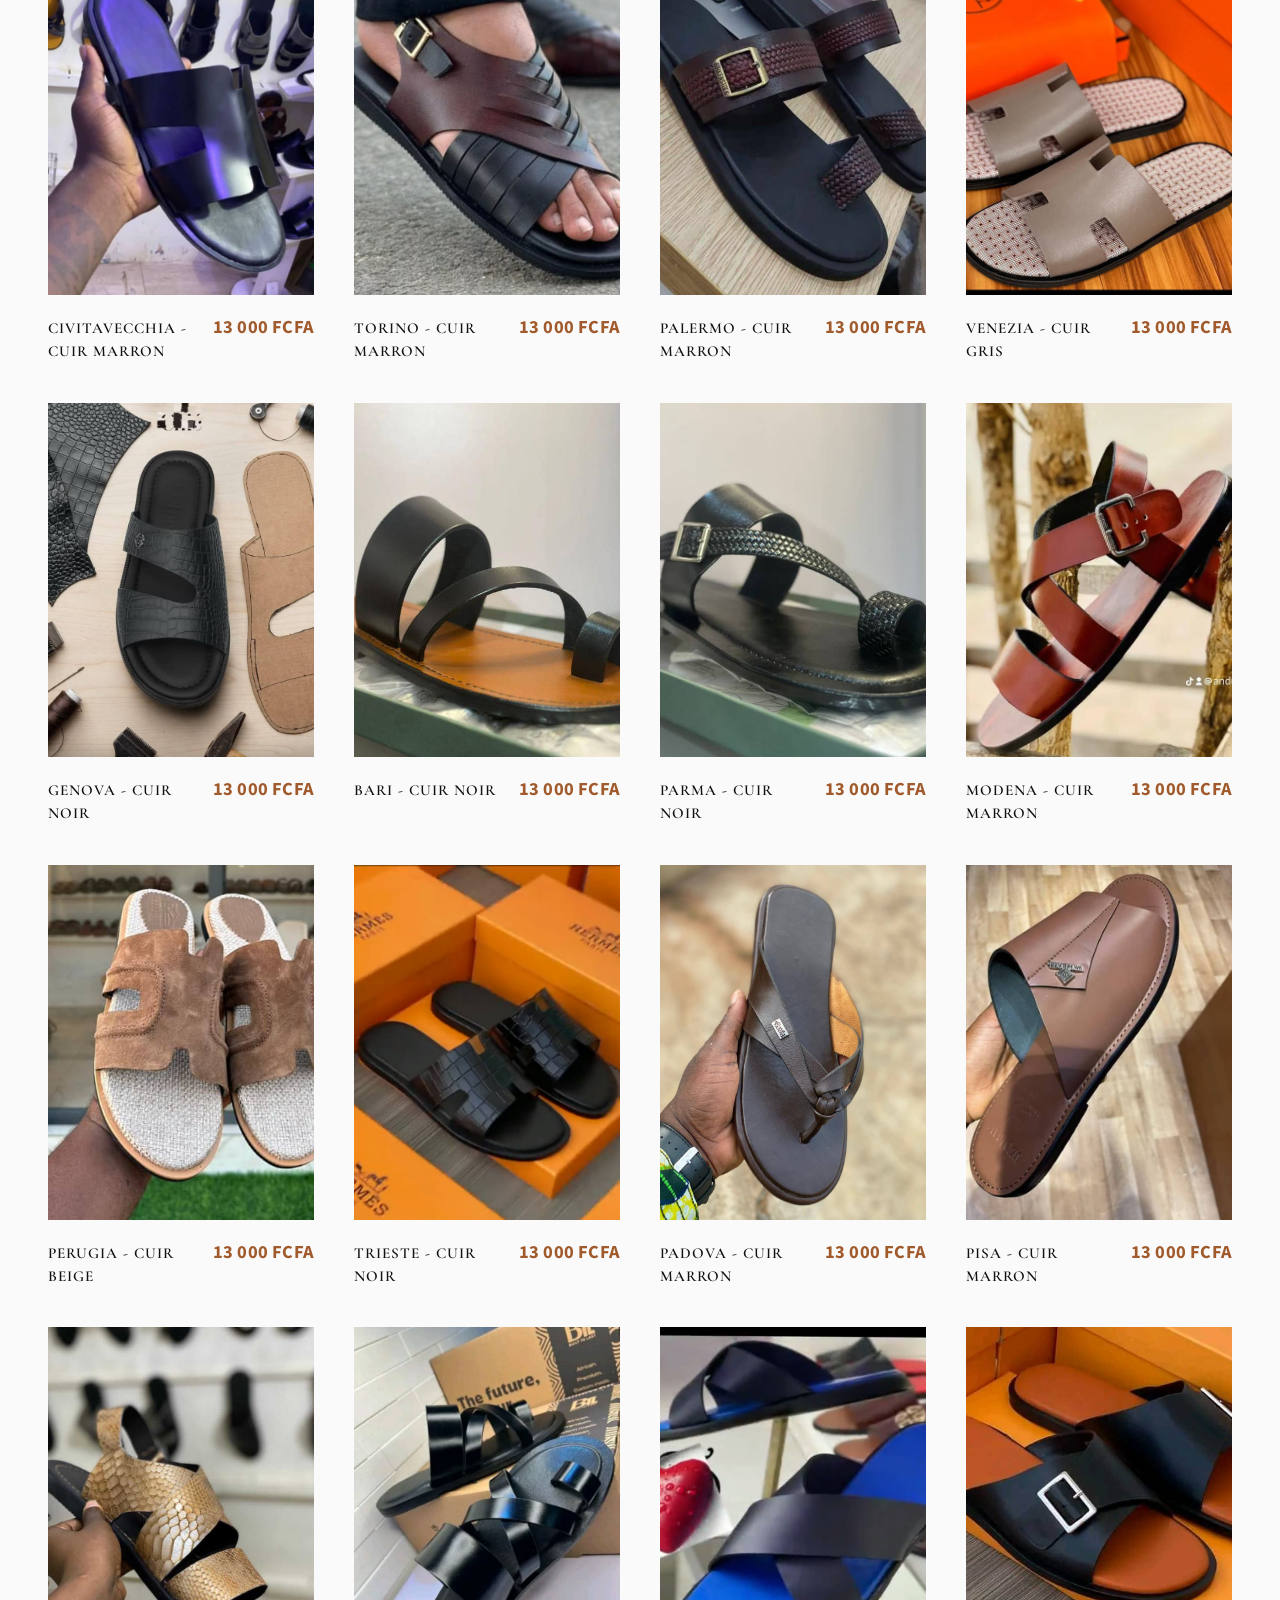
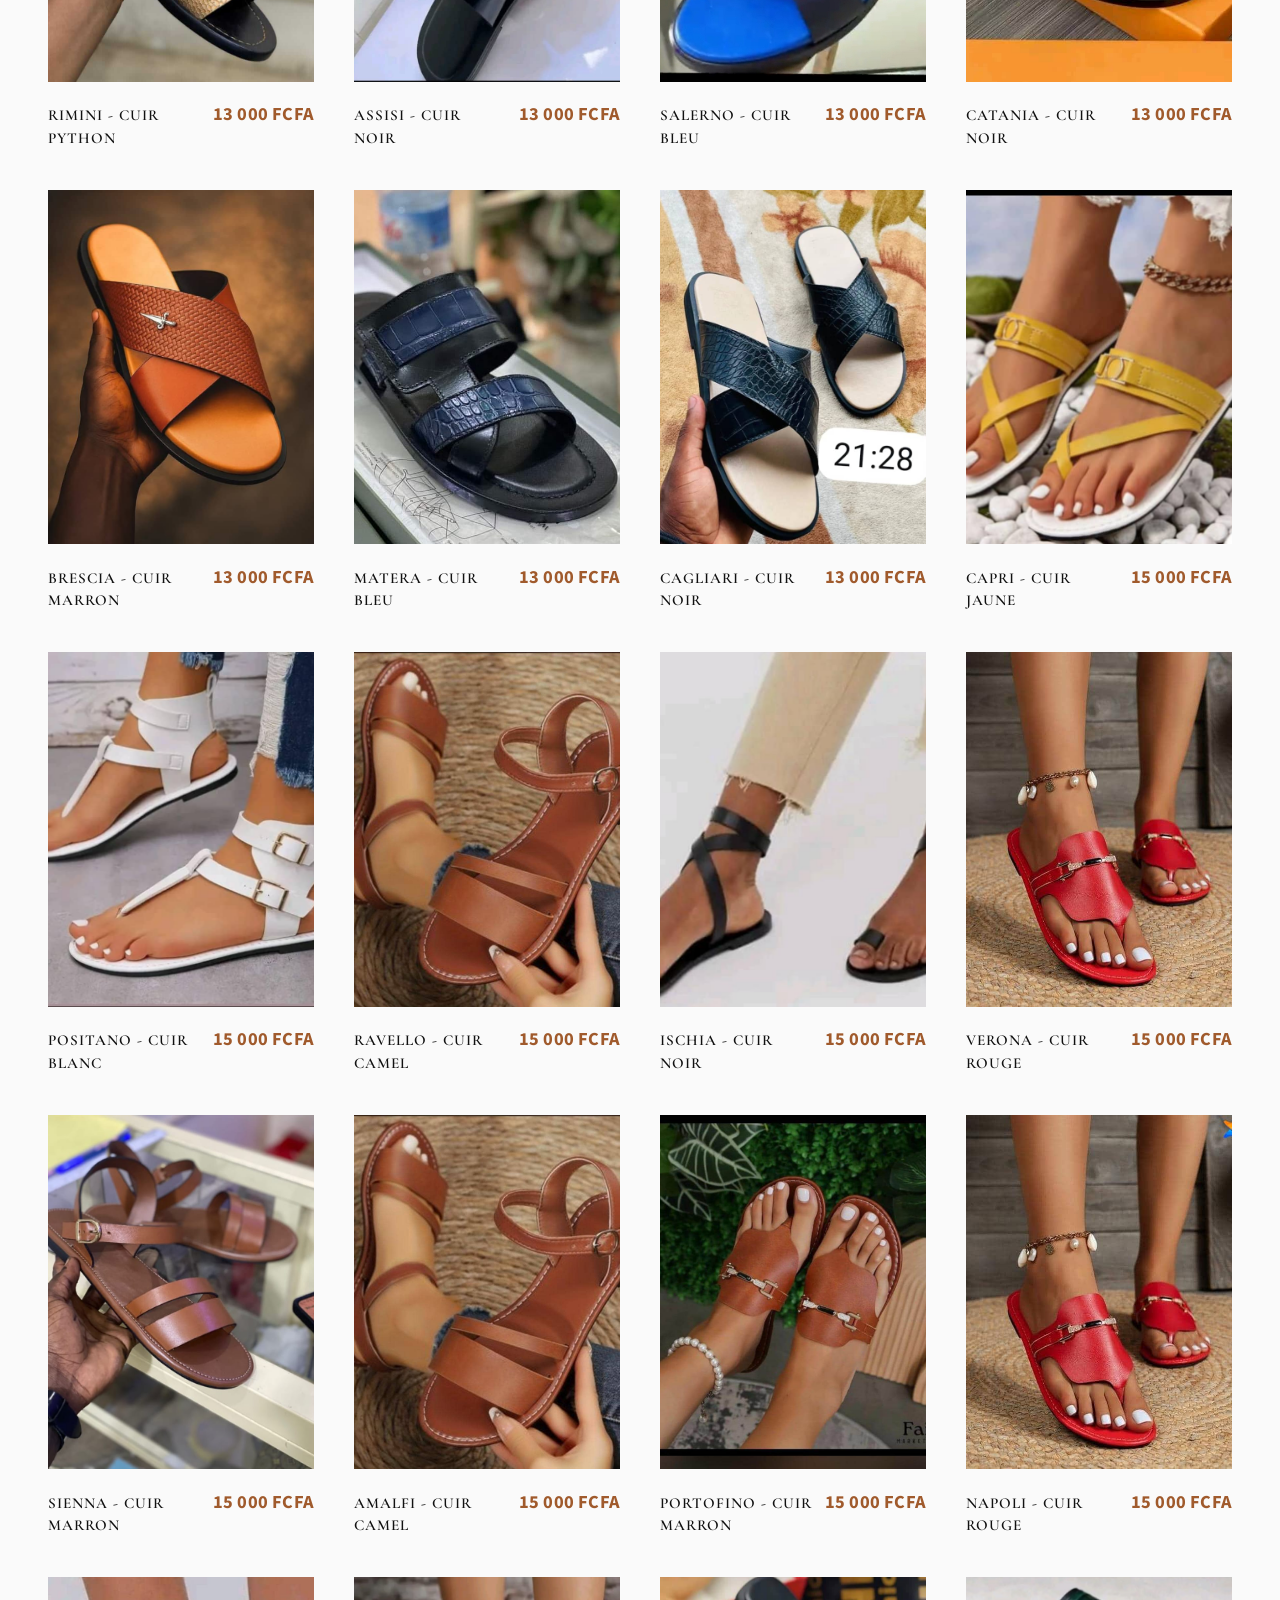
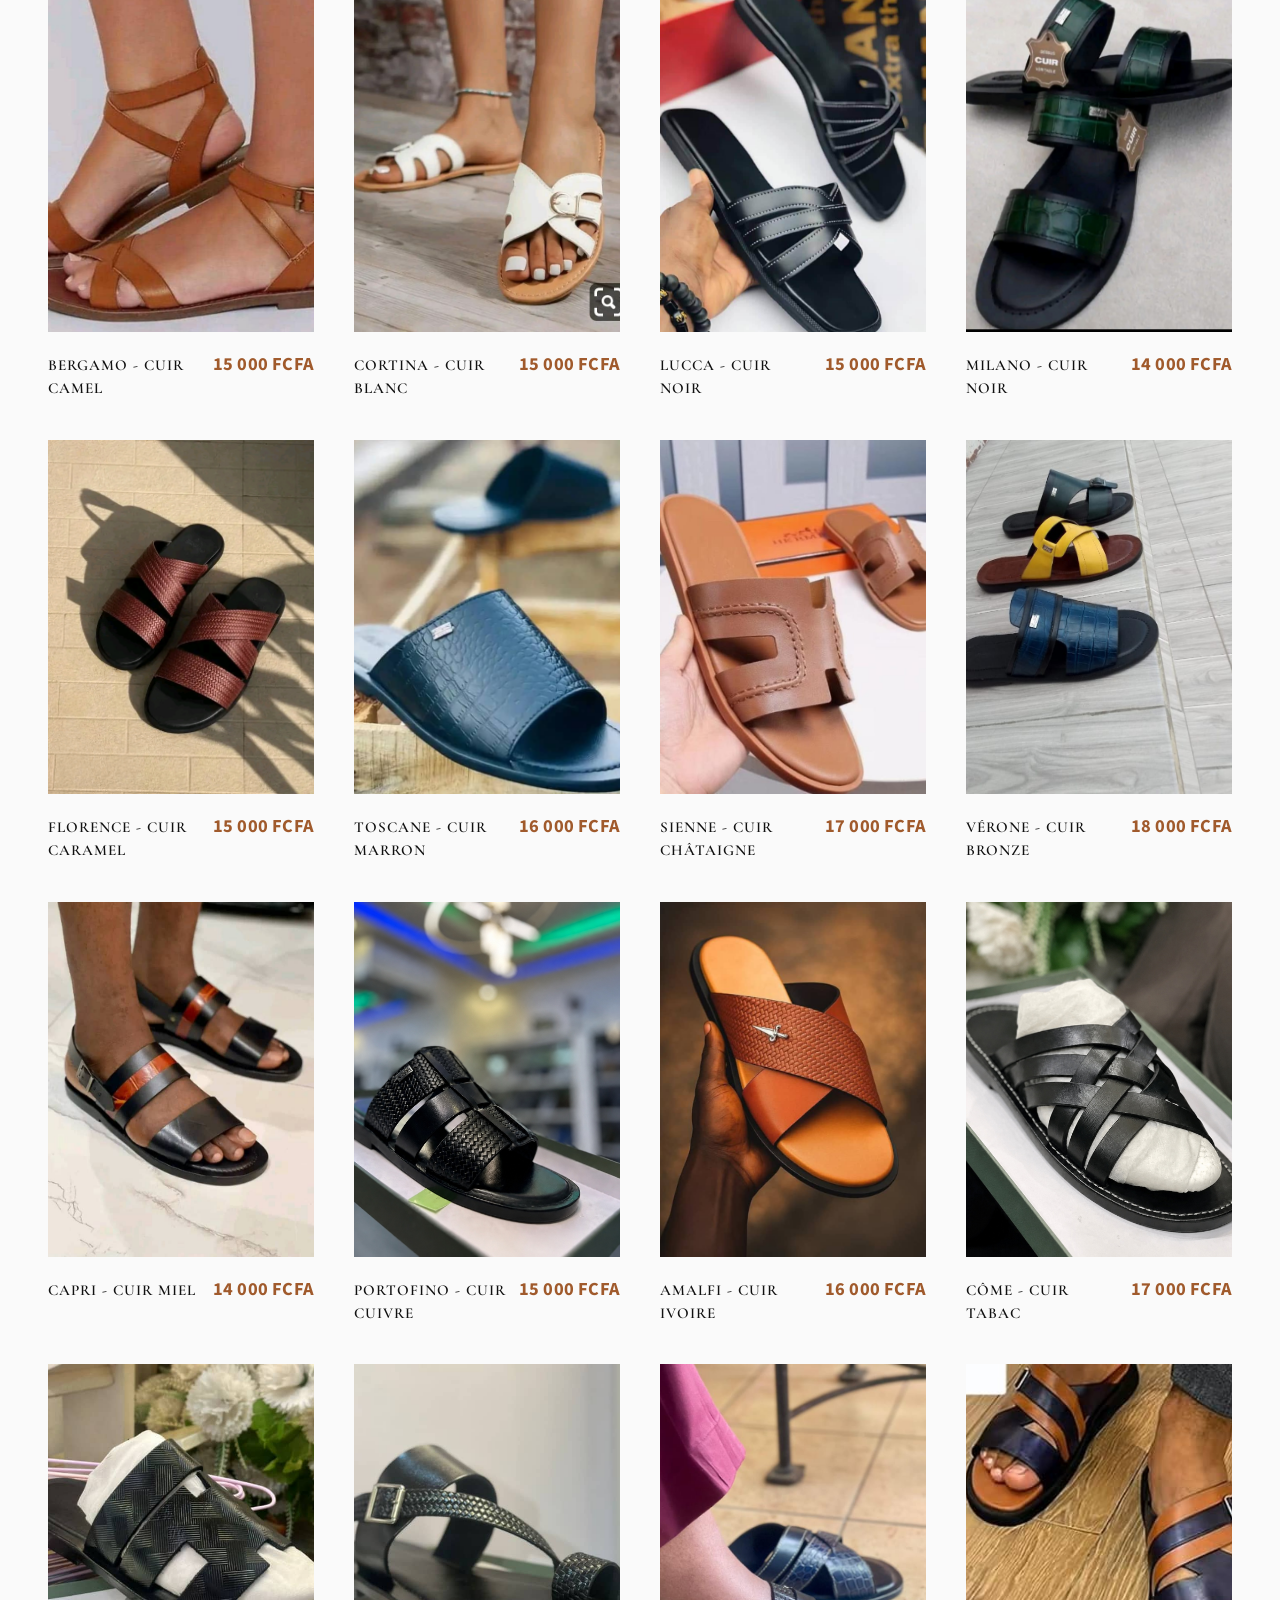
==== commit 625faaf1: "jg" ====
--- a/boutique.html
+++ b/boutique.html
@@ -136,6 +136,3204 @@
             <div class="collection__content">
                 <section class="collection-category" aria-label="Produits">
                     <div class="collection-category__grid" role="list">
+
+                        <!-- CARD NEW 119 -->
+                        <article
+                            class="product-card"
+                            role="listitem"
+                            data-name="Vernazza - Cuir Python Marron"
+                            data-image="https://elianoshoes.onrender.com/assets/image/Shoes/119.jpeg"
+                            data-price="13 000 FCFA"
+                            >
+                            <figure class="product-card__image-wrapper">
+                                <img
+                                    src="./assets/images/shoes/119.jpeg"
+                                    alt="Chaussure en cuir modèle Vernazza - Cuir Python Marron"
+                                    class="product-card__image"
+                                    loading="lazy"
+                                >
+                                <button type="button" class="product-card__order-btn">
+                                    Commander <i class="fa-solid fa-cart-shopping" aria-hidden="true"></i>
+                                </button>
+                            </figure>
+
+                            <div class="product-card__info">
+                                <h4 class="product-card__name">Vernazza - Cuir Python Marron</h4>
+                                <p class="product-card__price">13 000 FCFA</p>
+                            </div>
+                        </article>
+
+                        <!-- CARD NEW 216 -->
+                        <article
+                            class="product-card"
+                            role="listitem"
+                            data-name="Stresa - Cuir Noir"
+                            data-image="https://elianoshoes.onrender.com/assets/image/Shoes/216.jpeg"
+                            data-price="22 000 FCFA"
+                            >
+                            <figure class="product-card__image-wrapper">
+                                <img
+                                    src="./assets/images/shoes/216.jpeg"
+                                    alt="Chaussure en cuir modèle Stresa - Cuir Noir"
+                                    class="product-card__image"
+                                    loading="lazy"
+                                >
+                                <button type="button" class="product-card__order-btn">
+                                    Commander <i class="fa-solid fa-cart-shopping" aria-hidden="true"></i>
+                                </button>
+                            </figure>
+
+                            <div class="product-card__info">
+                                <h4 class="product-card__name">Stresa - Cuir Noir</h4>
+                                <p class="product-card__price">22 000 FCFA</p>
+                            </div>
+                        </article>
+
+                        <!-- CARD NEW 217 -->
+                        <article
+                            class="product-card"
+                            role="listitem"
+                            data-name="Sirmione - Cuir Marron"
+                            data-image="https://elianoshoes.onrender.com/assets/image/Shoes/217.jpeg"
+                            data-price="22 000 FCFA"
+                            >
+                            <figure class="product-card__image-wrapper">
+                                <img
+                                    src="./assets/images/shoes/217.jpeg"
+                                    alt="Chaussure en cuir modèle Sirmione - Cuir Marron"
+                                    class="product-card__image"
+                                    loading="lazy"
+                                >
+                                <button type="button" class="product-card__order-btn">
+                                    Commander <i class="fa-solid fa-cart-shopping" aria-hidden="true"></i>
+                                </button>
+                            </figure>
+
+                            <div class="product-card__info">
+                                <h4 class="product-card__name">Sirmione - Cuir Marron</h4>
+                                <p class="product-card__price">22 000 FCFA</p>
+                            </div>
+                        </article>
+
+                        <!-- CARD NEW 218 -->
+                        <article
+                            class="product-card"
+                            role="listitem"
+                            data-name="Taormina - Cuir Multicolore"
+                            data-image="https://elianoshoes.onrender.com/assets/image/Shoes/218.jpeg"
+                            data-price="22 000 FCFA"
+                            >
+                            <figure class="product-card__image-wrapper">
+                                <img
+                                    src="./assets/images/shoes/218.jpeg"
+                                    alt="Chaussure en cuir modèle Taormina - Cuir Multicolore"
+                                    class="product-card__image"
+                                    loading="lazy"
+                                >
+                                <button type="button" class="product-card__order-btn">
+                                    Commander <i class="fa-solid fa-cart-shopping" aria-hidden="true"></i>
+                                </button>
+                            </figure>
+
+                            <div class="product-card__info">
+                                <h4 class="product-card__name">Taormina - Cuir Multicolore</h4>
+                                <p class="product-card__price">22 000 FCFA</p>
+                            </div>
+                        </article>
+
+                        <!-- CARD NEW 219 -->
+                        <article
+                            class="product-card"
+                            role="listitem"
+                            data-name="Cefalu - Cuir Vert"
+                            data-image="https://elianoshoes.onrender.com/assets/image/Shoes/219.jpeg"
+                            data-price="22 000 FCFA"
+                            >
+                            <figure class="product-card__image-wrapper">
+                                <img
+                                    src="./assets/images/shoes/219.jpeg"
+                                    alt="Chaussure en cuir modèle Cefalu - Cuir Vert"
+                                    class="product-card__image"
+                                    loading="lazy"
+                                >
+                                <button type="button" class="product-card__order-btn">
+                                    Commander <i class="fa-solid fa-cart-shopping" aria-hidden="true"></i>
+                                </button>
+                            </figure>
+
+                            <div class="product-card__info">
+                                <h4 class="product-card__name">Cefalu - Cuir Vert</h4>
+                                <p class="product-card__price">22 000 FCFA</p>
+                            </div>
+                        </article>
+
+                        <!-- CARD NEW 220 -->
+                        <article
+                            class="product-card"
+                            role="listitem"
+                            data-name="Erice - Cuir Marron"
+                            data-image="https://elianoshoes.onrender.com/assets/image/Shoes/220.jpeg"
+                            data-price="22 000 FCFA"
+                            >
+                            <figure class="product-card__image-wrapper">
+                                <img
+                                    src="./assets/images/shoes/220.jpeg"
+                                    alt="Chaussure en cuir modèle Erice - Cuir Marron"
+                                    class="product-card__image"
+                                    loading="lazy"
+                                >
+                                <button type="button" class="product-card__order-btn">
+                                    Commander <i class="fa-solid fa-cart-shopping" aria-hidden="true"></i>
+                                </button>
+                            </figure>
+
+                            <div class="product-card__info">
+                                <h4 class="product-card__name">Erice - Cuir Marron</h4>
+                                <p class="product-card__price">22 000 FCFA</p>
+                            </div>
+                        </article>
+
+                        <!-- CARD NEW 221 -->
+                        <article
+                            class="product-card"
+                            role="listitem"
+                            data-name="Noto - Cuir Marron"
+                            data-image="https://elianoshoes.onrender.com/assets/image/Shoes/221.jpeg"
+                            data-price="22 000 FCFA"
+                            >
+                            <figure class="product-card__image-wrapper">
+                                <img
+                                    src="./assets/images/shoes/221.jpeg"
+                                    alt="Chaussure en cuir modèle Noto - Cuir Marron"
+                                    class="product-card__image"
+                                    loading="lazy"
+                                >
+                                <button type="button" class="product-card__order-btn">
+                                    Commander <i class="fa-solid fa-cart-shopping" aria-hidden="true"></i>
+                                </button>
+                            </figure>
+
+                            <div class="product-card__info">
+                                <h4 class="product-card__name">Noto - Cuir Marron</h4>
+                                <p class="product-card__price">22 000 FCFA</p>
+                            </div>
+                        </article>
+
+                        <!-- CARD NEW 222 -->
+                        <article
+                            class="product-card"
+                            role="listitem"
+                            data-name="Ortigia - Cuir Vert"
+                            data-image="https://elianoshoes.onrender.com/assets/image/Shoes/222.jpeg"
+                            data-price="22 000 FCFA"
+                            >
+                            <figure class="product-card__image-wrapper">
+                                <img
+                                    src="./assets/images/shoes/222.jpeg"
+                                    alt="Chaussure en cuir modèle Ortigia - Cuir Vert"
+                                    class="product-card__image"
+                                    loading="lazy"
+                                >
+                                <button type="button" class="product-card__order-btn">
+                                    Commander <i class="fa-solid fa-cart-shopping" aria-hidden="true"></i>
+                                </button>
+                            </figure>
+
+                            <div class="product-card__info">
+                                <h4 class="product-card__name">Ortigia - Cuir Vert</h4>
+                                <p class="product-card__price">22 000 FCFA</p>
+                            </div>
+                        </article>
+
+                        <!-- CARD NEW 223 -->
+                        <article
+                            class="product-card"
+                            role="listitem"
+                            data-name="Procida - Cuir Blanc"
+                            data-image="https://elianoshoes.onrender.com/assets/image/Shoes/223.jpeg"
+                            data-price="22 000 FCFA"
+                            >
+                            <figure class="product-card__image-wrapper">
+                                <img
+                                    src="./assets/images/shoes/223.jpeg"
+                                    alt="Chaussure en cuir modèle Procida - Cuir Blanc"
+                                    class="product-card__image"
+                                    loading="lazy"
+                                >
+                                <button type="button" class="product-card__order-btn">
+                                    Commander <i class="fa-solid fa-cart-shopping" aria-hidden="true"></i>
+                                </button>
+                            </figure>
+
+                            <div class="product-card__info">
+                                <h4 class="product-card__name">Procida - Cuir Blanc</h4>
+                                <p class="product-card__price">22 000 FCFA</p>
+                            </div>
+                        </article>
+
+                        <!-- CARD NEW 224 -->
+                        <article
+                            class="product-card"
+                            role="listitem"
+                            data-name="Ponza - Cuir Noir"
+                            data-image="https://elianoshoes.onrender.com/assets/image/Shoes/224.jpeg"
+                            data-price="22 000 FCFA"
+                            >
+                            <figure class="product-card__image-wrapper">
+                                <img
+                                    src="./assets/images/shoes/224.jpeg"
+                                    alt="Chaussure en cuir modèle Ponza - Cuir Noir"
+                                    class="product-card__image"
+                                    loading="lazy"
+                                >
+                                <button type="button" class="product-card__order-btn">
+                                    Commander <i class="fa-solid fa-cart-shopping" aria-hidden="true"></i>
+                                </button>
+                            </figure>
+
+                            <div class="product-card__info">
+                                <h4 class="product-card__name">Ponza - Cuir Noir</h4>
+                                <p class="product-card__price">22 000 FCFA</p>
+                            </div>
+                        </article>
+
+                        <!-- CARD NEW 225 -->
+                        <article
+                            class="product-card"
+                            role="listitem"
+                            data-name="Ventotene - Cuir Noir"
+                            data-image="https://elianoshoes.onrender.com/assets/image/Shoes/225.jpeg"
+                            data-price="22 000 FCFA"
+                            >
+                            <figure class="product-card__image-wrapper">
+                                <img
+                                    src="./assets/images/shoes/225.jpeg"
+                                    alt="Chaussure en cuir modèle Ventotene - Cuir Noir"
+                                    class="product-card__image"
+                                    loading="lazy"
+                                >
+                                <button type="button" class="product-card__order-btn">
+                                    Commander <i class="fa-solid fa-cart-shopping" aria-hidden="true"></i>
+                                </button>
+                            </figure>
+
+                            <div class="product-card__info">
+                                <h4 class="product-card__name">Ventotene - Cuir Noir</h4>
+                                <p class="product-card__price">22 000 FCFA</p>
+                            </div>
+                        </article>
+
+                        <!-- CARD NEW 226 -->
+                        <article
+                            class="product-card"
+                            role="listitem"
+                            data-name="Elba - Cuir Marron"
+                            data-image="https://elianoshoes.onrender.com/assets/image/Shoes/226.jpeg"
+                            data-price="22 000 FCFA"
+                            >
+                            <figure class="product-card__image-wrapper">
+                                <img
+                                    src="./assets/images/shoes/226.jpeg"
+                                    alt="Chaussure en cuir modèle Elba - Cuir Marron"
+                                    class="product-card__image"
+                                    loading="lazy"
+                                >
+                                <button type="button" class="product-card__order-btn">
+                                    Commander <i class="fa-solid fa-cart-shopping" aria-hidden="true"></i>
+                                </button>
+                            </figure>
+
+                            <div class="product-card__info">
+                                <h4 class="product-card__name">Elba - Cuir Marron</h4>
+                                <p class="product-card__price">22 000 FCFA</p>
+                            </div>
+                        </article>
+
+                        <!-- CARD NEW 227 -->
+                        <article
+                            class="product-card"
+                            role="listitem"
+                            data-name="Lipari - Cuir Noir"
+                            data-image="https://elianoshoes.onrender.com/assets/image/Shoes/227.jpeg"
+                            data-price="22 000 FCFA"
+                            >
+                            <figure class="product-card__image-wrapper">
+                                <img
+                                    src="./assets/images/shoes/227.jpeg"
+                                    alt="Chaussure en cuir modèle Lipari - Cuir Noir"
+                                    class="product-card__image"
+                                    loading="lazy"
+                                >
+                                <button type="button" class="product-card__order-btn">
+                                    Commander <i class="fa-solid fa-cart-shopping" aria-hidden="true"></i>
+                                </button>
+                            </figure>
+
+                            <div class="product-card__info">
+                                <h4 class="product-card__name">Lipari - Cuir Noir</h4>
+                                <p class="product-card__price">22 000 FCFA</p>
+                            </div>
+                        </article>
+
+                        <!-- CARD NEW 228 -->
+                        <article
+                            class="product-card"
+                            role="listitem"
+                            data-name="Vulcano - Cuir Bordeaux"
+                            data-image="https://elianoshoes.onrender.com/assets/image/Shoes/228.jpeg"
+                            data-price="22 000 FCFA"
+                            >
+                            <figure class="product-card__image-wrapper">
+                                <img
+                                    src="./assets/images/shoes/228.jpeg"
+                                    alt="Chaussure en cuir modèle Vulcano - Cuir Bordeaux"
+                                    class="product-card__image"
+                                    loading="lazy"
+                                >
+                                <button type="button" class="product-card__order-btn">
+                                    Commander <i class="fa-solid fa-cart-shopping" aria-hidden="true"></i>
+                                </button>
+                            </figure>
+
+                            <div class="product-card__info">
+                                <h4 class="product-card__name">Vulcano - Cuir Bordeaux</h4>
+                                <p class="product-card__price">22 000 FCFA</p>
+                            </div>
+                        </article>
+
+                        <!-- CARD NEW 229 -->
+                        <article
+                            class="product-card"
+                            role="listitem"
+                            data-name="Panarea - Cuir Bleu"
+                            data-image="https://elianoshoes.onrender.com/assets/image/Shoes/229.jpeg"
+                            data-price="22 000 FCFA"
+                            >
+                            <figure class="product-card__image-wrapper">
+                                <img
+                                    src="./assets/images/shoes/229.jpeg"
+                                    alt="Chaussure en cuir modèle Panarea - Cuir Bleu"
+                                    class="product-card__image"
+                                    loading="lazy"
+                                >
+                                <button type="button" class="product-card__order-btn">
+                                    Commander <i class="fa-solid fa-cart-shopping" aria-hidden="true"></i>
+                                </button>
+                            </figure>
+
+                            <div class="product-card__info">
+                                <h4 class="product-card__name">Panarea - Cuir Bleu</h4>
+                                <p class="product-card__price">22 000 FCFA</p>
+                            </div>
+                        </article>
+
+                        <!-- CARD NEW 230 -->
+                        <article
+                            class="product-card"
+                            role="listitem"
+                            data-name="Stromboli - Cuir Marron"
+                            data-image="https://elianoshoes.onrender.com/assets/image/Shoes/230.jpeg"
+                            data-price="22 000 FCFA"
+                            >
+                            <figure class="product-card__image-wrapper">
+                                <img
+                                    src="./assets/images/shoes/230.jpeg"
+                                    alt="Chaussure en cuir modèle Stromboli - Cuir Marron"
+                                    class="product-card__image"
+                                    loading="lazy"
+                                >
+                                <button type="button" class="product-card__order-btn">
+                                    Commander <i class="fa-solid fa-cart-shopping" aria-hidden="true"></i>
+                                </button>
+                            </figure>
+
+                            <div class="product-card__info">
+                                <h4 class="product-card__name">Stromboli - Cuir Marron</h4>
+                                <p class="product-card__price">22 000 FCFA</p>
+                            </div>
+                        </article>
+
+                        <!-- CARD NEW 231 -->
+                        <article
+                            class="product-card"
+                            role="listitem"
+                            data-name="Favignana - Cuir Vert"
+                            data-image="https://elianoshoes.onrender.com/assets/image/Shoes/231.jpeg"
+                            data-price="22 000 FCFA"
+                            >
+                            <figure class="product-card__image-wrapper">
+                                <img
+                                    src="./assets/images/shoes/231.jpeg"
+                                    alt="Chaussure en cuir modèle Favignana - Cuir Vert"
+                                    class="product-card__image"
+                                    loading="lazy"
+                                >
+                                <button type="button" class="product-card__order-btn">
+                                    Commander <i class="fa-solid fa-cart-shopping" aria-hidden="true"></i>
+                                </button>
+                            </figure>
+
+                            <div class="product-card__info">
+                                <h4 class="product-card__name">Favignana - Cuir Vert</h4>
+                                <p class="product-card__price">22 000 FCFA</p>
+                            </div>
+                        </article>
+
+                        <!-- CARD NEW 232 -->
+                        <article
+                            class="product-card"
+                            role="listitem"
+                            data-name="Levanzo - Cuir Vert"
+                            data-image="https://elianoshoes.onrender.com/assets/image/Shoes/232.jpeg"
+                            data-price="22 000 FCFA"
+                            >
+                            <figure class="product-card__image-wrapper">
+                                <img
+                                    src="./assets/images/shoes/232.jpeg"
+                                    alt="Chaussure en cuir modèle Levanzo - Cuir Vert"
+                                    class="product-card__image"
+                                    loading="lazy"
+                                >
+                                <button type="button" class="product-card__order-btn">
+                                    Commander <i class="fa-solid fa-cart-shopping" aria-hidden="true"></i>
+                                </button>
+                            </figure>
+
+                            <div class="product-card__info">
+                                <h4 class="product-card__name">Levanzo - Cuir Vert</h4>
+                                <p class="product-card__price">22 000 FCFA</p>
+                            </div>
+                        </article>
+
+                        <!-- CARD NEW 233 -->
+                        <article
+                            class="product-card"
+                            role="listitem"
+                            data-name="Marettimo - Cuir Marron"
+                            data-image="https://elianoshoes.onrender.com/assets/image/Shoes/233.jpeg"
+                            data-price="22 000 FCFA"
+                            >
+                            <figure class="product-card__image-wrapper">
+                                <img
+                                    src="./assets/images/shoes/233.jpeg"
+                                    alt="Chaussure en cuir modèle Marettimo - Cuir Marron"
+                                    class="product-card__image"
+                                    loading="lazy"
+                                >
+                                <button type="button" class="product-card__order-btn">
+                                    Commander <i class="fa-solid fa-cart-shopping" aria-hidden="true"></i>
+                                </button>
+                            </figure>
+
+                            <div class="product-card__info">
+                                <h4 class="product-card__name">Marettimo - Cuir Marron</h4>
+                                <p class="product-card__price">22 000 FCFA</p>
+                            </div>
+                        </article>
+
+                        <!-- CARD NEW 234 -->
+                        <article
+                            class="product-card"
+                            role="listitem"
+                            data-name="Ustica - Cuir Noir"
+                            data-image="https://elianoshoes.onrender.com/assets/image/Shoes/234.jpeg"
+                            data-price="22 000 FCFA"
+                            >
+                            <figure class="product-card__image-wrapper">
+                                <img
+                                    src="./assets/images/shoes/234.jpeg"
+                                    alt="Chaussure en cuir modèle Ustica - Cuir Noir"
+                                    class="product-card__image"
+                                    loading="lazy"
+                                >
+                                <button type="button" class="product-card__order-btn">
+                                    Commander <i class="fa-solid fa-cart-shopping" aria-hidden="true"></i>
+                                </button>
+                            </figure>
+
+                            <div class="product-card__info">
+                                <h4 class="product-card__name">Ustica - Cuir Noir</h4>
+                                <p class="product-card__price">22 000 FCFA</p>
+                            </div>
+                        </article>
+
+                        <!-- CARD NEW 235 -->
+                        <article
+                            class="product-card"
+                            role="listitem"
+                            data-name="Pantelleria - Cuir Noir"
+                            data-image="https://elianoshoes.onrender.com/assets/image/Shoes/235.jpeg"
+                            data-price="22 000 FCFA"
+                            >
+                            <figure class="product-card__image-wrapper">
+                                <img
+                                    src="./assets/images/shoes/235.jpeg"
+                                    alt="Chaussure en cuir modèle Pantelleria - Cuir Noir"
+                                    class="product-card__image"
+                                    loading="lazy"
+                                >
+                                <button type="button" class="product-card__order-btn">
+                                    Commander <i class="fa-solid fa-cart-shopping" aria-hidden="true"></i>
+                                </button>
+                            </figure>
+
+                            <div class="product-card__info">
+                                <h4 class="product-card__name">Pantelleria - Cuir Noir</h4>
+                                <p class="product-card__price">22 000 FCFA</p>
+                            </div>
+                        </article>
+
+                        <!-- CARD NEW 236 -->
+                        <article
+                            class="product-card"
+                            role="listitem"
+                            data-name="Filicudi - Cuir Bleu"
+                            data-image="https://elianoshoes.onrender.com/assets/image/Shoes/236.jpeg"
+                            data-price="22 000 FCFA"
+                            >
+                            <figure class="product-card__image-wrapper">
+                                <img
+                                    src="./assets/images/shoes/236.jpeg"
+                                    alt="Chaussure en cuir modèle Filicudi - Cuir Bleu"
+                                    class="product-card__image"
+                                    loading="lazy"
+                                >
+                                <button type="button" class="product-card__order-btn">
+                                    Commander <i class="fa-solid fa-cart-shopping" aria-hidden="true"></i>
+                                </button>
+                            </figure>
+
+                            <div class="product-card__info">
+                                <h4 class="product-card__name">Filicudi - Cuir Bleu</h4>
+                                <p class="product-card__price">22 000 FCFA</p>
+                            </div>
+                        </article>
+
+                        <!-- CARD NEW 237 -->
+                        <article
+                            class="product-card"
+                            role="listitem"
+                            data-name="Salina - Cuir Bleu"
+                            data-image="https://elianoshoes.onrender.com/assets/image/Shoes/237.jpeg"
+                            data-price="22 000 FCFA"
+                            >
+                            <figure class="product-card__image-wrapper">
+                                <img
+                                    src="./assets/images/shoes/237.jpeg"
+                                    alt="Chaussure en cuir modèle Salina - Cuir Bleu"
+                                    class="product-card__image"
+                                    loading="lazy"
+                                >
+                                <button type="button" class="product-card__order-btn">
+                                    Commander <i class="fa-solid fa-cart-shopping" aria-hidden="true"></i>
+                                </button>
+                            </figure>
+
+                            <div class="product-card__info">
+                                <h4 class="product-card__name">Salina - Cuir Bleu</h4>
+                                <p class="product-card__price">22 000 FCFA</p>
+                            </div>
+                        </article>
+
+                        <!-- CARD NEW 238 -->
+                        <article
+                            class="product-card"
+                            role="listitem"
+                            data-name="Alicudi - Cuir Bordeaux"
+                            data-image="https://elianoshoes.onrender.com/assets/image/Shoes/238.jpeg"
+                            data-price="22 000 FCFA"
+                            >
+                            <figure class="product-card__image-wrapper">
+                                <img
+                                    src="./assets/images/shoes/238.jpeg"
+                                    alt="Chaussure en cuir modèle Alicudi - Cuir Bordeaux"
+                                    class="product-card__image"
+                                    loading="lazy"
+                                >
+                                <button type="button" class="product-card__order-btn">
+                                    Commander <i class="fa-solid fa-cart-shopping" aria-hidden="true"></i>
+                                </button>
+                            </figure>
+
+                            <div class="product-card__info">
+                                <h4 class="product-card__name">Alicudi - Cuir Bordeaux</h4>
+                                <p class="product-card__price">22 000 FCFA</p>
+                            </div>
+                        </article>
+
+                        <!-- CARD NEW 239 -->
+                        <article
+                            class="product-card"
+                            role="listitem"
+                            data-name="San Vito - Cuir Orange"
+                            data-image="https://elianoshoes.onrender.com/assets/image/Shoes/239.jpeg"
+                            data-price="22 000 FCFA"
+                            >
+                            <figure class="product-card__image-wrapper">
+                                <img
+                                    src="./assets/images/shoes/239.jpeg"
+                                    alt="Chaussure en cuir modèle San Vito - Cuir Orange"
+                                    class="product-card__image"
+                                    loading="lazy"
+                                >
+                                <button type="button" class="product-card__order-btn">
+                                    Commander <i class="fa-solid fa-cart-shopping" aria-hidden="true"></i>
+                                </button>
+                            </figure>
+
+                            <div class="product-card__info">
+                                <h4 class="product-card__name">San Vito - Cuir Orange</h4>
+                                <p class="product-card__price">22 000 FCFA</p>
+                            </div>
+                        </article>
+
+                        <!-- CARD NEW 240 -->
+                        <article
+                            class="product-card"
+                            role="listitem"
+                            data-name="Gallipoli - Cuir Noir"
+                            data-image="https://elianoshoes.onrender.com/assets/image/Shoes/240.jpeg"
+                            data-price="22 000 FCFA"
+                            >
+                            <figure class="product-card__image-wrapper">
+                                <img
+                                    src="./assets/images/shoes/240.jpeg"
+                                    alt="Chaussure en cuir modèle Gallipoli - Cuir Noir"
+                                    class="product-card__image"
+                                    loading="lazy"
+                                >
+                                <button type="button" class="product-card__order-btn">
+                                    Commander <i class="fa-solid fa-cart-shopping" aria-hidden="true"></i>
+                                </button>
+                            </figure>
+
+                            <div class="product-card__info">
+                                <h4 class="product-card__name">Gallipoli - Cuir Noir</h4>
+                                <p class="product-card__price">22 000 FCFA</p>
+                            </div>
+                        </article>
+
+                        <!-- CARD NEW 241 -->
+                        <article
+                            class="product-card"
+                            role="listitem"
+                            data-name="Peschici - Cuir Marron"
+                            data-image="https://elianoshoes.onrender.com/assets/image/Shoes/241.jpeg"
+                            data-price="22 000 FCFA"
+                            >
+                            <figure class="product-card__image-wrapper">
+                                <img
+                                    src="./assets/images/shoes/241.jpeg"
+                                    alt="Chaussure en cuir modèle Peschici - Cuir Marron"
+                                    class="product-card__image"
+                                    loading="lazy"
+                                >
+                                <button type="button" class="product-card__order-btn">
+                                    Commander <i class="fa-solid fa-cart-shopping" aria-hidden="true"></i>
+                                </button>
+                            </figure>
+
+                            <div class="product-card__info">
+                                <h4 class="product-card__name">Peschici - Cuir Marron</h4>
+                                <p class="product-card__price">22 000 FCFA</p>
+                            </div>
+                        </article>
+
+                        <!-- CARD NEW 215 -->
+                        <article
+                            class="product-card"
+                            role="listitem"
+                            data-name="Bellagio - Cuir (4 coloris)"
+                            data-image="https://elianoshoes.onrender.com/assets/image/Shoes/215.jpeg"
+                            data-price="18 000 FCFA"
+                            >
+                            <figure class="product-card__image-wrapper">
+                                <img
+                                    src="./assets/images/shoes/215.jpeg"
+                                    alt="Chaussure en cuir modèle Bellagio - Cuir (4 coloris)"
+                                    class="product-card__image"
+                                    loading="lazy"
+                                >
+                                <button type="button" class="product-card__order-btn">
+                                    Commander <i class="fa-solid fa-cart-shopping" aria-hidden="true"></i>
+                                </button>
+                            </figure>
+
+                            <div class="product-card__info">
+                                <h4 class="product-card__name">Bellagio - Cuir (4 coloris)</h4>
+                                <p class="product-card__price">18 000 FCFA</p>
+                            </div>
+                        </article>
+
+                        <!-- CARD NEW 150 -->
+                        <article
+                            class="product-card"
+                            role="listitem"
+                            data-name="Firenze - Cuir Noir"
+                            data-image="https://elianoshoes.onrender.com/assets/image/Shoes/150.jpeg"
+                            data-price="13 000 FCFA"
+                            >
+                            <figure class="product-card__image-wrapper">
+                                <img
+                                    src="./assets/images/shoes/150.jpeg"
+                                    alt="Chaussure en cuir modèle Firenze - Cuir Noir"
+                                    class="product-card__image"
+                                    loading="lazy"
+                                >
+                                <button type="button" class="product-card__order-btn">
+                                    Commander <i class="fa-solid fa-cart-shopping" aria-hidden="true"></i>
+                                </button>
+                            </figure>
+
+                            <div class="product-card__info">
+                                <h4 class="product-card__name">Firenze - Cuir Noir</h4>
+                                <p class="product-card__price">13 000 FCFA</p>
+                            </div>
+                        </article>
+
+                        <!-- CARD NEW 151 -->
+                        <article
+                            class="product-card"
+                            role="listitem"
+                            data-name="Roma - Cuir Noir"
+                            data-image="https://elianoshoes.onrender.com/assets/image/Shoes/151.jpeg"
+                            data-price="13 000 FCFA"
+                            >
+                            <figure class="product-card__image-wrapper">
+                                <img
+                                    src="./assets/images/shoes/151.jpeg"
+                                    alt="Chaussure en cuir modèle Roma - Cuir Noir"
+                                    class="product-card__image"
+                                    loading="lazy"
+                                >
+                                <button type="button" class="product-card__order-btn">
+                                    Commander <i class="fa-solid fa-cart-shopping" aria-hidden="true"></i>
+                                </button>
+                            </figure>
+
+                            <div class="product-card__info">
+                                <h4 class="product-card__name">Roma - Cuir Noir</h4>
+                                <p class="product-card__price">13 000 FCFA</p>
+                            </div>
+                        </article>
+
+                        <!-- CARD NEW 152 -->
+                        <article
+                            class="product-card"
+                            role="listitem"
+                            data-name="Bologna - Cuir Marron"
+                            data-image="https://elianoshoes.onrender.com/assets/image/Shoes/152.jpeg"
+                            data-price="13 000 FCFA"
+                            >
+                            <figure class="product-card__image-wrapper">
+                                <img
+                                    src="./assets/images/shoes/152.jpeg"
+                                    alt="Chaussure en cuir modèle Bologna - Cuir Marron"
+                                    class="product-card__image"
+                                    loading="lazy"
+                                >
+                                <button type="button" class="product-card__order-btn">
+                                    Commander <i class="fa-solid fa-cart-shopping" aria-hidden="true"></i>
+                                </button>
+                            </figure>
+
+                            <div class="product-card__info">
+                                <h4 class="product-card__name">Bologna - Cuir Marron</h4>
+                                <p class="product-card__price">13 000 FCFA</p>
+                            </div>
+                        </article>
+
+                        <!-- CARD NEW 153 -->
+                        <article
+                            class="product-card"
+                            role="listitem"
+                            data-name="Messina - Cuir Bleu"
+                            data-image="https://elianoshoes.onrender.com/assets/image/Shoes/153.jpeg"
+                            data-price="13 000 FCFA"
+                            >
+                            <figure class="product-card__image-wrapper">
+                                <img
+                                    src="./assets/images/shoes/153.jpeg"
+                                    alt="Chaussure en cuir modèle Messina - Cuir Bleu"
+                                    class="product-card__image"
+                                    loading="lazy"
+                                >
+                                <button type="button" class="product-card__order-btn">
+                                    Commander <i class="fa-solid fa-cart-shopping" aria-hidden="true"></i>
+                                </button>
+                            </figure>
+
+                            <div class="product-card__info">
+                                <h4 class="product-card__name">Messina - Cuir Bleu</h4>
+                                <p class="product-card__price">13 000 FCFA</p>
+                            </div>
+                        </article>
+
+                        <!-- CARD NEW 154 -->
+                        <article
+                            class="product-card"
+                            role="listitem"
+                            data-name="Taranto - Cuir Noir"
+                            data-image="https://elianoshoes.onrender.com/assets/image/Shoes/154.jpeg"
+                            data-price="13 000 FCFA"
+                            >
+                            <figure class="product-card__image-wrapper">
+                                <img
+                                    src="./assets/images/shoes/154.jpeg"
+                                    alt="Chaussure en cuir modèle Taranto - Cuir Noir"
+                                    class="product-card__image"
+                                    loading="lazy"
+                                >
+                                <button type="button" class="product-card__order-btn">
+                                    Commander <i class="fa-solid fa-cart-shopping" aria-hidden="true"></i>
+                                </button>
+                            </figure>
+
+                            <div class="product-card__info">
+                                <h4 class="product-card__name">Taranto - Cuir Noir</h4>
+                                <p class="product-card__price">13 000 FCFA</p>
+                            </div>
+                        </article>
+
+                        <!-- CARD NEW 155 -->
+                        <article
+                            class="product-card"
+                            role="listitem"
+                            data-name="Prato - Cuir Noir"
+                            data-image="https://elianoshoes.onrender.com/assets/image/Shoes/155.jpeg"
+                            data-price="13 000 FCFA"
+                            >
+                            <figure class="product-card__image-wrapper">
+                                <img
+                                    src="./assets/images/shoes/155.jpeg"
+                                    alt="Chaussure en cuir modèle Prato - Cuir Noir"
+                                    class="product-card__image"
+                                    loading="lazy"
+                                >
+                                <button type="button" class="product-card__order-btn">
+                                    Commander <i class="fa-solid fa-cart-shopping" aria-hidden="true"></i>
+                                </button>
+                            </figure>
+
+                            <div class="product-card__info">
+                                <h4 class="product-card__name">Prato - Cuir Noir</h4>
+                                <p class="product-card__price">13 000 FCFA</p>
+                            </div>
+                        </article>
+
+                        <!-- CARD NEW 156 -->
+                        <article
+                            class="product-card"
+                            role="listitem"
+                            data-name="Livorno - Cuir Marron"
+                            data-image="https://elianoshoes.onrender.com/assets/image/Shoes/156.jpeg"
+                            data-price="13 000 FCFA"
+                            >
+                            <figure class="product-card__image-wrapper">
+                                <img
+                                    src="./assets/images/shoes/156.jpeg"
+                                    alt="Chaussure en cuir modèle Livorno - Cuir Marron"
+                                    class="product-card__image"
+                                    loading="lazy"
+                                >
+                                <button type="button" class="product-card__order-btn">
+                                    Commander <i class="fa-solid fa-cart-shopping" aria-hidden="true"></i>
+                                </button>
+                            </figure>
+
+                            <div class="product-card__info">
+                                <h4 class="product-card__name">Livorno - Cuir Marron</h4>
+                                <p class="product-card__price">13 000 FCFA</p>
+                            </div>
+                        </article>
+
+                        <!-- CARD NEW 157 -->
+                        <article
+                            class="product-card"
+                            role="listitem"
+                            data-name="Foggia - Cuir Vert"
+                            data-image="https://elianoshoes.onrender.com/assets/image/Shoes/157.jpeg"
+                            data-price="13 000 FCFA"
+                            >
+                            <figure class="product-card__image-wrapper">
+                                <img
+                                    src="./assets/images/shoes/157.jpeg"
+                                    alt="Chaussure en cuir modèle Foggia - Cuir Vert"
+                                    class="product-card__image"
+                                    loading="lazy"
+                                >
+                                <button type="button" class="product-card__order-btn">
+                                    Commander <i class="fa-solid fa-cart-shopping" aria-hidden="true"></i>
+                                </button>
+                            </figure>
+
+                            <div class="product-card__info">
+                                <h4 class="product-card__name">Foggia - Cuir Vert</h4>
+                                <p class="product-card__price">13 000 FCFA</p>
+                            </div>
+                        </article>
+
+                        <!-- CARD NEW 158 -->
+                        <article
+                            class="product-card"
+                            role="listitem"
+                            data-name="Ferrara - Cuir Marron"
+                            data-image="https://elianoshoes.onrender.com/assets/image/Shoes/158.jpeg"
+                            data-price="13 000 FCFA"
+                            >
+                            <figure class="product-card__image-wrapper">
+                                <img
+                                    src="./assets/images/shoes/158.jpeg"
+                                    alt="Chaussure en cuir modèle Ferrara - Cuir Marron"
+                                    class="product-card__image"
+                                    loading="lazy"
+                                >
+                                <button type="button" class="product-card__order-btn">
+                                    Commander <i class="fa-solid fa-cart-shopping" aria-hidden="true"></i>
+                                </button>
+                            </figure>
+
+                            <div class="product-card__info">
+                                <h4 class="product-card__name">Ferrara - Cuir Marron</h4>
+                                <p class="product-card__price">13 000 FCFA</p>
+                            </div>
+                        </article>
+
+                        <!-- CARD NEW 159 -->
+                        <article
+                            class="product-card"
+                            role="listitem"
+                            data-name="Sassari - Cuir Marron"
+                            data-image="https://elianoshoes.onrender.com/assets/image/Shoes/159.jpeg"
+                            data-price="13 000 FCFA"
+                            >
+                            <figure class="product-card__image-wrapper">
+                                <img
+                                    src="./assets/images/shoes/159.jpeg"
+                                    alt="Chaussure en cuir modèle Sassari - Cuir Marron"
+                                    class="product-card__image"
+                                    loading="lazy"
+                                >
+                                <button type="button" class="product-card__order-btn">
+                                    Commander <i class="fa-solid fa-cart-shopping" aria-hidden="true"></i>
+                                </button>
+                            </figure>
+
+                            <div class="product-card__info">
+                                <h4 class="product-card__name">Sassari - Cuir Marron</h4>
+                                <p class="product-card__price">13 000 FCFA</p>
+                            </div>
+                        </article>
+
+                        <!-- CARD NEW 160 -->
+                        <article
+                            class="product-card"
+                            role="listitem"
+                            data-name="Latina - Cuir Gris"
+                            data-image="https://elianoshoes.onrender.com/assets/image/Shoes/160.jpeg"
+                            data-price="13 000 FCFA"
+                            >
+                            <figure class="product-card__image-wrapper">
+                                <img
+                                    src="./assets/images/shoes/160.jpeg"
+                                    alt="Chaussure en cuir modèle Latina - Cuir Gris"
+                                    class="product-card__image"
+                                    loading="lazy"
+                                >
+                                <button type="button" class="product-card__order-btn">
+                                    Commander <i class="fa-solid fa-cart-shopping" aria-hidden="true"></i>
+                                </button>
+                            </figure>
+
+                            <div class="product-card__info">
+                                <h4 class="product-card__name">Latina - Cuir Gris</h4>
+                                <p class="product-card__price">13 000 FCFA</p>
+                            </div>
+                        </article>
+
+                        <!-- CARD NEW 161 -->
+                        <article
+                            class="product-card"
+                            role="listitem"
+                            data-name="Monza - Cuir Noir"
+                            data-image="https://elianoshoes.onrender.com/assets/image/Shoes/161.jpeg"
+                            data-price="13 000 FCFA"
+                            >
+                            <figure class="product-card__image-wrapper">
+                                <img
+                                    src="./assets/images/shoes/161.jpeg"
+                                    alt="Chaussure en cuir modèle Monza - Cuir Noir"
+                                    class="product-card__image"
+                                    loading="lazy"
+                                >
+                                <button type="button" class="product-card__order-btn">
+                                    Commander <i class="fa-solid fa-cart-shopping" aria-hidden="true"></i>
+                                </button>
+                            </figure>
+
+                            <div class="product-card__info">
+                                <h4 class="product-card__name">Monza - Cuir Noir</h4>
+                                <p class="product-card__price">13 000 FCFA</p>
+                            </div>
+                        </article>
+
+                        <!-- CARD NEW 162 -->
+                        <article
+                            class="product-card"
+                            role="listitem"
+                            data-name="Siracusa - Cuir Bleu"
+                            data-image="https://elianoshoes.onrender.com/assets/image/Shoes/162.jpeg"
+                            data-price="13 000 FCFA"
+                            >
+                            <figure class="product-card__image-wrapper">
+                                <img
+                                    src="./assets/images/shoes/162.jpeg"
+                                    alt="Chaussure en cuir modèle Siracusa - Cuir Bleu"
+                                    class="product-card__image"
+                                    loading="lazy"
+                                >
+                                <button type="button" class="product-card__order-btn">
+                                    Commander <i class="fa-solid fa-cart-shopping" aria-hidden="true"></i>
+                                </button>
+                            </figure>
+
+                            <div class="product-card__info">
+                                <h4 class="product-card__name">Siracusa - Cuir Bleu</h4>
+                                <p class="product-card__price">13 000 FCFA</p>
+                            </div>
+                        </article>
+
+                        <!-- CARD NEW 163 -->
+                        <article
+                            class="product-card"
+                            role="listitem"
+                            data-name="Pescara - Cuir Marron"
+                            data-image="https://elianoshoes.onrender.com/assets/image/Shoes/163.jpeg"
+                            data-price="13 000 FCFA"
+                            >
+                            <figure class="product-card__image-wrapper">
+                                <img
+                                    src="./assets/images/shoes/163.jpeg"
+                                    alt="Chaussure en cuir modèle Pescara - Cuir Marron"
+                                    class="product-card__image"
+                                    loading="lazy"
+                                >
+                                <button type="button" class="product-card__order-btn">
+                                    Commander <i class="fa-solid fa-cart-shopping" aria-hidden="true"></i>
+                                </button>
+                            </figure>
+
+                            <div class="product-card__info">
+                                <h4 class="product-card__name">Pescara - Cuir Marron</h4>
+                                <p class="product-card__price">13 000 FCFA</p>
+                            </div>
+                        </article>
+
+                        <!-- CARD NEW 164 -->
+                        <article
+                            class="product-card"
+                            role="listitem"
+                            data-name="Forli - Cuir Marron"
+                            data-image="https://elianoshoes.onrender.com/assets/image/Shoes/164.jpeg"
+                            data-price="13 000 FCFA"
+                            >
+                            <figure class="product-card__image-wrapper">
+                                <img
+                                    src="./assets/images/shoes/164.jpeg"
+                                    alt="Chaussure en cuir modèle Forli - Cuir Marron"
+                                    class="product-card__image"
+                                    loading="lazy"
+                                >
+                                <button type="button" class="product-card__order-btn">
+                                    Commander <i class="fa-solid fa-cart-shopping" aria-hidden="true"></i>
+                                </button>
+                            </figure>
+
+                            <div class="product-card__info">
+                                <h4 class="product-card__name">Forli - Cuir Marron</h4>
+                                <p class="product-card__price">13 000 FCFA</p>
+                            </div>
+                        </article>
+
+                        <!-- CARD NEW 165 -->
+                        <article
+                            class="product-card"
+                            role="listitem"
+                            data-name="Trento - Cuir Noir"
+                            data-image="https://elianoshoes.onrender.com/assets/image/Shoes/165.jpeg"
+                            data-price="13 000 FCFA"
+                            >
+                            <figure class="product-card__image-wrapper">
+                                <img
+                                    src="./assets/images/shoes/165.jpeg"
+                                    alt="Chaussure en cuir modèle Trento - Cuir Noir"
+                                    class="product-card__image"
+                                    loading="lazy"
+                                >
+                                <button type="button" class="product-card__order-btn">
+                                    Commander <i class="fa-solid fa-cart-shopping" aria-hidden="true"></i>
+                                </button>
+                            </figure>
+
+                            <div class="product-card__info">
+                                <h4 class="product-card__name">Trento - Cuir Noir</h4>
+                                <p class="product-card__price">13 000 FCFA</p>
+                            </div>
+                        </article>
+
+                        <!-- CARD NEW 166 -->
+                        <article
+                            class="product-card"
+                            role="listitem"
+                            data-name="Vicenza - Cuir Noir"
+                            data-image="https://elianoshoes.onrender.com/assets/image/Shoes/166.jpeg"
+                            data-price="13 000 FCFA"
+                            >
+                            <figure class="product-card__image-wrapper">
+                                <img
+                                    src="./assets/images/shoes/166.jpeg"
+                                    alt="Chaussure en cuir modèle Vicenza - Cuir Noir"
+                                    class="product-card__image"
+                                    loading="lazy"
+                                >
+                                <button type="button" class="product-card__order-btn">
+                                    Commander <i class="fa-solid fa-cart-shopping" aria-hidden="true"></i>
+                                </button>
+                            </figure>
+
+                            <div class="product-card__info">
+                                <h4 class="product-card__name">Vicenza - Cuir Noir</h4>
+                                <p class="product-card__price">13 000 FCFA</p>
+                            </div>
+                        </article>
+
+                        <!-- CARD NEW 167 -->
+                        <article
+                            class="product-card"
+                            role="listitem"
+                            data-name="Terni - Cuir Bleu"
+                            data-image="https://elianoshoes.onrender.com/assets/image/Shoes/167.jpeg"
+                            data-price="13 000 FCFA"
+                            >
+                            <figure class="product-card__image-wrapper">
+                                <img
+                                    src="./assets/images/shoes/167.jpeg"
+                                    alt="Chaussure en cuir modèle Terni - Cuir Bleu"
+                                    class="product-card__image"
+                                    loading="lazy"
+                                >
+                                <button type="button" class="product-card__order-btn">
+                                    Commander <i class="fa-solid fa-cart-shopping" aria-hidden="true"></i>
+                                </button>
+                            </figure>
+
+                            <div class="product-card__info">
+                                <h4 class="product-card__name">Terni - Cuir Bleu</h4>
+                                <p class="product-card__price">13 000 FCFA</p>
+                            </div>
+                        </article>
+
+                        <!-- CARD NEW 168 -->
+                        <article
+                            class="product-card"
+                            role="listitem"
+                            data-name="Bolzano - Cuir Noir"
+                            data-image="https://elianoshoes.onrender.com/assets/image/Shoes/168.jpeg"
+                            data-price="13 000 FCFA"
+                            >
+                            <figure class="product-card__image-wrapper">
+                                <img
+                                    src="./assets/images/shoes/168.jpeg"
+                                    alt="Chaussure en cuir modèle Bolzano - Cuir Noir"
+                                    class="product-card__image"
+                                    loading="lazy"
+                                >
+                                <button type="button" class="product-card__order-btn">
+                                    Commander <i class="fa-solid fa-cart-shopping" aria-hidden="true"></i>
+                                </button>
+                            </figure>
+
+                            <div class="product-card__info">
+                                <h4 class="product-card__name">Bolzano - Cuir Noir</h4>
+                                <p class="product-card__price">13 000 FCFA</p>
+                            </div>
+                        </article>
+
+                        <!-- CARD NEW 169 -->
+                        <article
+                            class="product-card"
+                            role="listitem"
+                            data-name="Novara - Cuir Gris"
+                            data-image="https://elianoshoes.onrender.com/assets/image/Shoes/169.jpeg"
+                            data-price="13 000 FCFA"
+                            >
+                            <figure class="product-card__image-wrapper">
+                                <img
+                                    src="./assets/images/shoes/169.jpeg"
+                                    alt="Chaussure en cuir modèle Novara - Cuir Gris"
+                                    class="product-card__image"
+                                    loading="lazy"
+                                >
+                                <button type="button" class="product-card__order-btn">
+                                    Commander <i class="fa-solid fa-cart-shopping" aria-hidden="true"></i>
+                                </button>
+                            </figure>
+
+                            <div class="product-card__info">
+                                <h4 class="product-card__name">Novara - Cuir Gris</h4>
+                                <p class="product-card__price">13 000 FCFA</p>
+                            </div>
+                        </article>
+
+                        <!-- CARD NEW 170 -->
+                        <article
+                            class="product-card"
+                            role="listitem"
+                            data-name="Piacenza - Cuir Noir"
+                            data-image="https://elianoshoes.onrender.com/assets/image/Shoes/170.jpeg"
+                            data-price="13 000 FCFA"
+                            >
+                            <figure class="product-card__image-wrapper">
+                                <img
+                                    src="./assets/images/shoes/170.jpeg"
+                                    alt="Chaussure en cuir modèle Piacenza - Cuir Noir"
+                                    class="product-card__image"
+                                    loading="lazy"
+                                >
+                                <button type="button" class="product-card__order-btn">
+                                    Commander <i class="fa-solid fa-cart-shopping" aria-hidden="true"></i>
+                                </button>
+                            </figure>
+
+                            <div class="product-card__info">
+                                <h4 class="product-card__name">Piacenza - Cuir Noir</h4>
+                                <p class="product-card__price">13 000 FCFA</p>
+                            </div>
+                        </article>
+
+                        <!-- CARD NEW 171 -->
+                        <article
+                            class="product-card"
+                            role="listitem"
+                            data-name="Ancona - Cuir Gris"
+                            data-image="https://elianoshoes.onrender.com/assets/image/Shoes/171.jpeg"
+                            data-price="13 000 FCFA"
+                            >
+                            <figure class="product-card__image-wrapper">
+                                <img
+                                    src="./assets/images/shoes/171.jpeg"
+                                    alt="Chaussure en cuir modèle Ancona - Cuir Gris"
+                                    class="product-card__image"
+                                    loading="lazy"
+                                >
+                                <button type="button" class="product-card__order-btn">
+                                    Commander <i class="fa-solid fa-cart-shopping" aria-hidden="true"></i>
+                                </button>
+                            </figure>
+
+                            <div class="product-card__info">
+                                <h4 class="product-card__name">Ancona - Cuir Gris</h4>
+                                <p class="product-card__price">13 000 FCFA</p>
+                            </div>
+                        </article>
+
+                        <!-- CARD NEW 172 -->
+                        <article
+                            class="product-card"
+                            role="listitem"
+                            data-name="Andria - Cuir Noir"
+                            data-image="https://elianoshoes.onrender.com/assets/image/Shoes/172.jpeg"
+                            data-price="13 000 FCFA"
+                            >
+                            <figure class="product-card__image-wrapper">
+                                <img
+                                    src="./assets/images/shoes/172.jpeg"
+                                    alt="Chaussure en cuir modèle Andria - Cuir Noir"
+                                    class="product-card__image"
+                                    loading="lazy"
+                                >
+                                <button type="button" class="product-card__order-btn">
+                                    Commander <i class="fa-solid fa-cart-shopping" aria-hidden="true"></i>
+                                </button>
+                            </figure>
+
+                            <div class="product-card__info">
+                                <h4 class="product-card__name">Andria - Cuir Noir</h4>
+                                <p class="product-card__price">13 000 FCFA</p>
+                            </div>
+                        </article>
+
+                        <!-- CARD NEW 173 -->
+                        <article
+                            class="product-card"
+                            role="listitem"
+                            data-name="Arezzo - Cuir Bleu"
+                            data-image="https://elianoshoes.onrender.com/assets/image/Shoes/173.jpeg"
+                            data-price="13 000 FCFA"
+                            >
+                            <figure class="product-card__image-wrapper">
+                                <img
+                                    src="./assets/images/shoes/173.jpeg"
+                                    alt="Chaussure en cuir modèle Arezzo - Cuir Bleu"
+                                    class="product-card__image"
+                                    loading="lazy"
+                                >
+                                <button type="button" class="product-card__order-btn">
+                                    Commander <i class="fa-solid fa-cart-shopping" aria-hidden="true"></i>
+                                </button>
+                            </figure>
+
+                            <div class="product-card__info">
+                                <h4 class="product-card__name">Arezzo - Cuir Bleu</h4>
+                                <p class="product-card__price">13 000 FCFA</p>
+                            </div>
+                        </article>
+
+                        <!-- CARD NEW 174 -->
+                        <article
+                            class="product-card"
+                            role="listitem"
+                            data-name="Udine - Cuir Marron"
+                            data-image="https://elianoshoes.onrender.com/assets/image/Shoes/174.jpeg"
+                            data-price="13 000 FCFA"
+                            >
+                            <figure class="product-card__image-wrapper">
+                                <img
+                                    src="./assets/images/shoes/174.jpeg"
+                                    alt="Chaussure en cuir modèle Udine - Cuir Marron"
+                                    class="product-card__image"
+                                    loading="lazy"
+                                >
+                                <button type="button" class="product-card__order-btn">
+                                    Commander <i class="fa-solid fa-cart-shopping" aria-hidden="true"></i>
+                                </button>
+                            </figure>
+
+                            <div class="product-card__info">
+                                <h4 class="product-card__name">Udine - Cuir Marron</h4>
+                                <p class="product-card__price">13 000 FCFA</p>
+                            </div>
+                        </article>
+
+                        <!-- CARD NEW 175 -->
+                        <article
+                            class="product-card"
+                            role="listitem"
+                            data-name="Cesena - Cuir Gris"
+                            data-image="https://elianoshoes.onrender.com/assets/image/Shoes/175.jpeg"
+                            data-price="13 000 FCFA"
+                            >
+                            <figure class="product-card__image-wrapper">
+                                <img
+                                    src="./assets/images/shoes/175.jpeg"
+                                    alt="Chaussure en cuir modèle Cesena - Cuir Gris"
+                                    class="product-card__image"
+                                    loading="lazy"
+                                >
+                                <button type="button" class="product-card__order-btn">
+                                    Commander <i class="fa-solid fa-cart-shopping" aria-hidden="true"></i>
+                                </button>
+                            </figure>
+
+                            <div class="product-card__info">
+                                <h4 class="product-card__name">Cesena - Cuir Gris</h4>
+                                <p class="product-card__price">13 000 FCFA</p>
+                            </div>
+                        </article>
+
+                        <!-- CARD NEW 176 -->
+                        <article
+                            class="product-card"
+                            role="listitem"
+                            data-name="Lecce - Cuir Marron"
+                            data-image="https://elianoshoes.onrender.com/assets/image/Shoes/176.jpeg"
+                            data-price="13 000 FCFA"
+                            >
+                            <figure class="product-card__image-wrapper">
+                                <img
+                                    src="./assets/images/shoes/176.jpeg"
+                                    alt="Chaussure en cuir modèle Lecce - Cuir Marron"
+                                    class="product-card__image"
+                                    loading="lazy"
+                                >
+                                <button type="button" class="product-card__order-btn">
+                                    Commander <i class="fa-solid fa-cart-shopping" aria-hidden="true"></i>
+                                </button>
+                            </figure>
+
+                            <div class="product-card__info">
+                                <h4 class="product-card__name">Lecce - Cuir Marron</h4>
+                                <p class="product-card__price">13 000 FCFA</p>
+                            </div>
+                        </article>
+
+                        <!-- CARD NEW 177 -->
+                        <article
+                            class="product-card"
+                            role="listitem"
+                            data-name="Pesaro - Cuir Noir"
+                            data-image="https://elianoshoes.onrender.com/assets/image/Shoes/177.jpeg"
+                            data-price="13 000 FCFA"
+                            >
+                            <figure class="product-card__image-wrapper">
+                                <img
+                                    src="./assets/images/shoes/177.jpeg"
+                                    alt="Chaussure en cuir modèle Pesaro - Cuir Noir"
+                                    class="product-card__image"
+                                    loading="lazy"
+                                >
+                                <button type="button" class="product-card__order-btn">
+                                    Commander <i class="fa-solid fa-cart-shopping" aria-hidden="true"></i>
+                                </button>
+                            </figure>
+
+                            <div class="product-card__info">
+                                <h4 class="product-card__name">Pesaro - Cuir Noir</h4>
+                                <p class="product-card__price">13 000 FCFA</p>
+                            </div>
+                        </article>
+
+                        <!-- CARD NEW 178 -->
+                        <article
+                            class="product-card"
+                            role="listitem"
+                            data-name="Barletta - Cuir Marron"
+                            data-image="https://elianoshoes.onrender.com/assets/image/Shoes/178.jpeg"
+                            data-price="13 000 FCFA"
+                            >
+                            <figure class="product-card__image-wrapper">
+                                <img
+                                    src="./assets/images/shoes/178.jpeg"
+                                    alt="Chaussure en cuir modèle Barletta - Cuir Marron"
+                                    class="product-card__image"
+                                    loading="lazy"
+                                >
+                                <button type="button" class="product-card__order-btn">
+                                    Commander <i class="fa-solid fa-cart-shopping" aria-hidden="true"></i>
+                                </button>
+                            </figure>
+
+                            <div class="product-card__info">
+                                <h4 class="product-card__name">Barletta - Cuir Marron</h4>
+                                <p class="product-card__price">13 000 FCFA</p>
+                            </div>
+                        </article>
+
+                        <!-- CARD NEW 179 -->
+                        <article
+                            class="product-card"
+                            role="listitem"
+                            data-name="Beige - Cuir Beige"
+                            data-image="https://elianoshoes.onrender.com/assets/image/Shoes/179.jpeg"
+                            data-price="13 000 FCFA"
+                            >
+                            <figure class="product-card__image-wrapper">
+                                <img
+                                    src="./assets/images/shoes/179.jpeg"
+                                    alt="Chaussure en cuir modèle Beige - Cuir Beige"
+                                    class="product-card__image"
+                                    loading="lazy"
+                                >
+                                <button type="button" class="product-card__order-btn">
+                                    Commander <i class="fa-solid fa-cart-shopping" aria-hidden="true"></i>
+                                </button>
+                            </figure>
+
+                            <div class="product-card__info">
+                                <h4 class="product-card__name">Beige - Cuir Beige</h4>
+                                <p class="product-card__price">13 000 FCFA</p>
+                            </div>
+                        </article>
+
+                        <!-- CARD NEW 180 -->
+                        <article
+                            class="product-card"
+                            role="listitem"
+                            data-name="Aosta - Cuir Noir"
+                            data-image="https://elianoshoes.onrender.com/assets/image/Shoes/180.jpeg"
+                            data-price="13 000 FCFA"
+                            >
+                            <figure class="product-card__image-wrapper">
+                                <img
+                                    src="./assets/images/shoes/180.jpeg"
+                                    alt="Chaussure en cuir modèle Aosta - Cuir Noir"
+                                    class="product-card__image"
+                                    loading="lazy"
+                                >
+                                <button type="button" class="product-card__order-btn">
+                                    Commander <i class="fa-solid fa-cart-shopping" aria-hidden="true"></i>
+                                </button>
+                            </figure>
+
+                            <div class="product-card__info">
+                                <h4 class="product-card__name">Aosta - Cuir Noir</h4>
+                                <p class="product-card__price">13 000 FCFA</p>
+                            </div>
+                        </article>
+
+                        <!-- CARD NEW 181 -->
+                        <article
+                            class="product-card"
+                            role="listitem"
+                            data-name="Cortona - Cuir Blanc"
+                            data-image="https://elianoshoes.onrender.com/assets/image/Shoes/181.jpeg"
+                            data-price="13 000 FCFA"
+                            >
+                            <figure class="product-card__image-wrapper">
+                                <img
+                                    src="./assets/images/shoes/181.jpeg"
+                                    alt="Chaussure en cuir modèle Cortona - Cuir Blanc"
+                                    class="product-card__image"
+                                    loading="lazy"
+                                >
+                                <button type="button" class="product-card__order-btn">
+                                    Commander <i class="fa-solid fa-cart-shopping" aria-hidden="true"></i>
+                                </button>
+                            </figure>
+
+                            <div class="product-card__info">
+                                <h4 class="product-card__name">Cortona - Cuir Blanc</h4>
+                                <p class="product-card__price">13 000 FCFA</p>
+                            </div>
+                        </article>
+
+                        <!-- CARD NEW 182 -->
+                        <article
+                            class="product-card"
+                            role="listitem"
+                            data-name="Sorrento - Cuir Noir"
+                            data-image="https://elianoshoes.onrender.com/assets/image/Shoes/182.jpeg"
+                            data-price="13 000 FCFA"
+                            >
+                            <figure class="product-card__image-wrapper">
+                                <img
+                                    src="./assets/images/shoes/182.jpeg"
+                                    alt="Chaussure en cuir modèle Sorrento - Cuir Noir"
+                                    class="product-card__image"
+                                    loading="lazy"
+                                >
+                                <button type="button" class="product-card__order-btn">
+                                    Commander <i class="fa-solid fa-cart-shopping" aria-hidden="true"></i>
+                                </button>
+                            </figure>
+
+                            <div class="product-card__info">
+                                <h4 class="product-card__name">Sorrento - Cuir Noir</h4>
+                                <p class="product-card__price">13 000 FCFA</p>
+                            </div>
+                        </article>
+
+                        <!-- CARD NEW 183 -->
+                        <article
+                            class="product-card"
+                            role="listitem"
+                            data-name="Otranto - Cuir Noir"
+                            data-image="https://elianoshoes.onrender.com/assets/image/Shoes/183.jpeg"
+                            data-price="13 000 FCFA"
+                            >
+                            <figure class="product-card__image-wrapper">
+                                <img
+                                    src="./assets/images/shoes/183.jpeg"
+                                    alt="Chaussure en cuir modèle Otranto - Cuir Noir"
+                                    class="product-card__image"
+                                    loading="lazy"
+                                >
+                                <button type="button" class="product-card__order-btn">
+                                    Commander <i class="fa-solid fa-cart-shopping" aria-hidden="true"></i>
+                                </button>
+                            </figure>
+
+                            <div class="product-card__info">
+                                <h4 class="product-card__name">Otranto - Cuir Noir</h4>
+                                <p class="product-card__price">13 000 FCFA</p>
+                            </div>
+                        </article>
+
+                        <!-- CARD NEW 184 -->
+                        <article
+                            class="product-card"
+                            role="listitem"
+                            data-name="Alghero - Cuir Marron"
+                            data-image="https://elianoshoes.onrender.com/assets/image/Shoes/184.jpeg"
+                            data-price="13 000 FCFA"
+                            >
+                            <figure class="product-card__image-wrapper">
+                                <img
+                                    src="./assets/images/shoes/184.jpeg"
+                                    alt="Chaussure en cuir modèle Alghero - Cuir Marron"
+                                    class="product-card__image"
+                                    loading="lazy"
+                                >
+                                <button type="button" class="product-card__order-btn">
+                                    Commander <i class="fa-solid fa-cart-shopping" aria-hidden="true"></i>
+                                </button>
+                            </figure>
+
+                            <div class="product-card__info">
+                                <h4 class="product-card__name">Alghero - Cuir Marron</h4>
+                                <p class="product-card__price">13 000 FCFA</p>
+                            </div>
+                        </article>
+
+                        <!-- CARD NEW 185 -->
+                        <article
+                            class="product-card"
+                            role="listitem"
+                            data-name="Faenza - Cuir Marron"
+                            data-image="https://elianoshoes.onrender.com/assets/image/Shoes/185.jpeg"
+                            data-price="13 000 FCFA"
+                            >
+                            <figure class="product-card__image-wrapper">
+                                <img
+                                    src="./assets/images/shoes/185.jpeg"
+                                    alt="Chaussure en cuir modèle Faenza - Cuir Marron"
+                                    class="product-card__image"
+                                    loading="lazy"
+                                >
+                                <button type="button" class="product-card__order-btn">
+                                    Commander <i class="fa-solid fa-cart-shopping" aria-hidden="true"></i>
+                                </button>
+                            </figure>
+
+                            <div class="product-card__info">
+                                <h4 class="product-card__name">Faenza - Cuir Marron</h4>
+                                <p class="product-card__price">13 000 FCFA</p>
+                            </div>
+                        </article>
+
+                        <!-- CARD NEW 186 -->
+                        <article
+                            class="product-card"
+                            role="listitem"
+                            data-name="Vieste - Cuir Noir"
+                            data-image="https://elianoshoes.onrender.com/assets/image/Shoes/186.jpeg"
+                            data-price="13 000 FCFA"
+                            >
+                            <figure class="product-card__image-wrapper">
+                                <img
+                                    src="./assets/images/shoes/186.jpeg"
+                                    alt="Chaussure en cuir modèle Vieste - Cuir Noir"
+                                    class="product-card__image"
+                                    loading="lazy"
+                                >
+                                <button type="button" class="product-card__order-btn">
+                                    Commander <i class="fa-solid fa-cart-shopping" aria-hidden="true"></i>
+                                </button>
+                            </figure>
+
+                            <div class="product-card__info">
+                                <h4 class="product-card__name">Vieste - Cuir Noir</h4>
+                                <p class="product-card__price">13 000 FCFA</p>
+                            </div>
+                        </article>
+
+                        <!-- CARD NEW 187 -->
+                        <article
+                            class="product-card"
+                            role="listitem"
+                            data-name="Ostuni - Cuir Marron"
+                            data-image="https://elianoshoes.onrender.com/assets/image/Shoes/187.jpeg"
+                            data-price="13 000 FCFA"
+                            >
+                            <figure class="product-card__image-wrapper">
+                                <img
+                                    src="./assets/images/shoes/187.jpeg"
+                                    alt="Chaussure en cuir modèle Ostuni - Cuir Marron"
+                                    class="product-card__image"
+                                    loading="lazy"
+                                >
+                                <button type="button" class="product-card__order-btn">
+                                    Commander <i class="fa-solid fa-cart-shopping" aria-hidden="true"></i>
+                                </button>
+                            </figure>
+
+                            <div class="product-card__info">
+                                <h4 class="product-card__name">Ostuni - Cuir Marron</h4>
+                                <p class="product-card__price">13 000 FCFA</p>
+                            </div>
+                        </article>
+
+                        <!-- CARD NEW 188 -->
+                        <article
+                            class="product-card"
+                            role="listitem"
+                            data-name="Polignano - Cuir Marron"
+                            data-image="https://elianoshoes.onrender.com/assets/image/Shoes/188.jpeg"
+                            data-price="13 000 FCFA"
+                            >
+                            <figure class="product-card__image-wrapper">
+                                <img
+                                    src="./assets/images/shoes/188.jpeg"
+                                    alt="Chaussure en cuir modèle Polignano - Cuir Marron"
+                                    class="product-card__image"
+                                    loading="lazy"
+                                >
+                                <button type="button" class="product-card__order-btn">
+                                    Commander <i class="fa-solid fa-cart-shopping" aria-hidden="true"></i>
+                                </button>
+                            </figure>
+
+                            <div class="product-card__info">
+                                <h4 class="product-card__name">Polignano - Cuir Marron</h4>
+                                <p class="product-card__price">13 000 FCFA</p>
+                            </div>
+                        </article>
+
+                        <!-- CARD NEW 189 -->
+                        <article
+                            class="product-card"
+                            role="listitem"
+                            data-name="Ragusa - Cuir Rouge"
+                            data-image="https://elianoshoes.onrender.com/assets/image/Shoes/189.jpeg"
+                            data-price="13 000 FCFA"
+                            >
+                            <figure class="product-card__image-wrapper">
+                                <img
+                                    src="./assets/images/shoes/189.jpeg"
+                                    alt="Chaussure en cuir modèle Ragusa - Cuir Rouge"
+                                    class="product-card__image"
+                                    loading="lazy"
+                                >
+                                <button type="button" class="product-card__order-btn">
+                                    Commander <i class="fa-solid fa-cart-shopping" aria-hidden="true"></i>
+                                </button>
+                            </figure>
+
+                            <div class="product-card__info">
+                                <h4 class="product-card__name">Ragusa - Cuir Rouge</h4>
+                                <p class="product-card__price">13 000 FCFA</p>
+                            </div>
+                        </article>
+
+                        <!-- CARD NEW 190 -->
+                        <article
+                            class="product-card"
+                            role="listitem"
+                            data-name="Chieti - Cuir Marron"
+                            data-image="https://elianoshoes.onrender.com/assets/image/Shoes/190.jpeg"
+                            data-price="13 000 FCFA"
+                            >
+                            <figure class="product-card__image-wrapper">
+                                <img
+                                    src="./assets/images/shoes/190.jpeg"
+                                    alt="Chaussure en cuir modèle Chieti - Cuir Marron"
+                                    class="product-card__image"
+                                    loading="lazy"
+                                >
+                                <button type="button" class="product-card__order-btn">
+                                    Commander <i class="fa-solid fa-cart-shopping" aria-hidden="true"></i>
+                                </button>
+                            </figure>
+
+                            <div class="product-card__info">
+                                <h4 class="product-card__name">Chieti - Cuir Marron</h4>
+                                <p class="product-card__price">13 000 FCFA</p>
+                            </div>
+                        </article>
+
+                        <!-- CARD NEW 191 -->
+                        <article
+                            class="product-card"
+                            role="listitem"
+                            data-name="Alberobello - Cuir Marron"
+                            data-image="https://elianoshoes.onrender.com/assets/image/Shoes/191.jpeg"
+                            data-price="13 000 FCFA"
+                            >
+                            <figure class="product-card__image-wrapper">
+                                <img
+                                    src="./assets/images/shoes/191.jpeg"
+                                    alt="Chaussure en cuir modèle Alberobello - Cuir Marron"
+                                    class="product-card__image"
+                                    loading="lazy"
+                                >
+                                <button type="button" class="product-card__order-btn">
+                                    Commander <i class="fa-solid fa-cart-shopping" aria-hidden="true"></i>
+                                </button>
+                            </figure>
+
+                            <div class="product-card__info">
+                                <h4 class="product-card__name">Alberobello - Cuir Marron</h4>
+                                <p class="product-card__price">13 000 FCFA</p>
+                            </div>
+                        </article>
+
+                        <!-- CARD NEW 192 -->
+                        <article
+                            class="product-card"
+                            role="listitem"
+                            data-name="Nardo - Cuir Noir"
+                            data-image="https://elianoshoes.onrender.com/assets/image/Shoes/192.jpeg"
+                            data-price="13 000 FCFA"
+                            >
+                            <figure class="product-card__image-wrapper">
+                                <img
+                                    src="./assets/images/shoes/192.jpeg"
+                                    alt="Chaussure en cuir modèle Nardo - Cuir Noir"
+                                    class="product-card__image"
+                                    loading="lazy"
+                                >
+                                <button type="button" class="product-card__order-btn">
+                                    Commander <i class="fa-solid fa-cart-shopping" aria-hidden="true"></i>
+                                </button>
+                            </figure>
+
+                            <div class="product-card__info">
+                                <h4 class="product-card__name">Nardo - Cuir Noir</h4>
+                                <p class="product-card__price">13 000 FCFA</p>
+                            </div>
+                        </article>
+
+                        <!-- CARD NEW 193 -->
+                        <article
+                            class="product-card"
+                            role="listitem"
+                            data-name="Manfredonia - Cuir Marron"
+                            data-image="https://elianoshoes.onrender.com/assets/image/Shoes/193.jpeg"
+                            data-price="13 000 FCFA"
+                            >
+                            <figure class="product-card__image-wrapper">
+                                <img
+                                    src="./assets/images/shoes/193.jpeg"
+                                    alt="Chaussure en cuir modèle Manfredonia - Cuir Marron"
+                                    class="product-card__image"
+                                    loading="lazy"
+                                >
+                                <button type="button" class="product-card__order-btn">
+                                    Commander <i class="fa-solid fa-cart-shopping" aria-hidden="true"></i>
+                                </button>
+                            </figure>
+
+                            <div class="product-card__info">
+                                <h4 class="product-card__name">Manfredonia - Cuir Marron</h4>
+                                <p class="product-card__price">13 000 FCFA</p>
+                            </div>
+                        </article>
+
+                        <!-- CARD NEW 194 -->
+                        <article
+                            class="product-card"
+                            role="listitem"
+                            data-name="Trani - Cuir Marron"
+                            data-image="https://elianoshoes.onrender.com/assets/image/Shoes/194.jpeg"
+                            data-price="13 000 FCFA"
+                            >
+                            <figure class="product-card__image-wrapper">
+                                <img
+                                    src="./assets/images/shoes/194.jpeg"
+                                    alt="Chaussure en cuir modèle Trani - Cuir Marron"
+                                    class="product-card__image"
+                                    loading="lazy"
+                                >
+                                <button type="button" class="product-card__order-btn">
+                                    Commander <i class="fa-solid fa-cart-shopping" aria-hidden="true"></i>
+                                </button>
+                            </figure>
+
+                            <div class="product-card__info">
+                                <h4 class="product-card__name">Trani - Cuir Marron</h4>
+                                <p class="product-card__price">13 000 FCFA</p>
+                            </div>
+                        </article>
+
+                        <!-- CARD NEW 195 -->
+                        <article
+                            class="product-card"
+                            role="listitem"
+                            data-name="Molfetta - Cuir Gris"
+                            data-image="https://elianoshoes.onrender.com/assets/image/Shoes/195.jpeg"
+                            data-price="13 000 FCFA"
+                            >
+                            <figure class="product-card__image-wrapper">
+                                <img
+                                    src="./assets/images/shoes/195.jpeg"
+                                    alt="Chaussure en cuir modèle Molfetta - Cuir Gris"
+                                    class="product-card__image"
+                                    loading="lazy"
+                                >
+                                <button type="button" class="product-card__order-btn">
+                                    Commander <i class="fa-solid fa-cart-shopping" aria-hidden="true"></i>
+                                </button>
+                            </figure>
+
+                            <div class="product-card__info">
+                                <h4 class="product-card__name">Molfetta - Cuir Gris</h4>
+                                <p class="product-card__price">13 000 FCFA</p>
+                            </div>
+                        </article>
+
+                        <!-- CARD NEW 196 -->
+                        <article
+                            class="product-card"
+                            role="listitem"
+                            data-name="Bitonto - Cuir Noir"
+                            data-image="https://elianoshoes.onrender.com/assets/image/Shoes/196.jpeg"
+                            data-price="13 000 FCFA"
+                            >
+                            <figure class="product-card__image-wrapper">
+                                <img
+                                    src="./assets/images/shoes/196.jpeg"
+                                    alt="Chaussure en cuir modèle Bitonto - Cuir Noir"
+                                    class="product-card__image"
+                                    loading="lazy"
+                                >
+                                <button type="button" class="product-card__order-btn">
+                                    Commander <i class="fa-solid fa-cart-shopping" aria-hidden="true"></i>
+                                </button>
+                            </figure>
+
+                            <div class="product-card__info">
+                                <h4 class="product-card__name">Bitonto - Cuir Noir</h4>
+                                <p class="product-card__price">13 000 FCFA</p>
+                            </div>
+                        </article>
+
+                        <!-- CARD NEW 197 -->
+                        <article
+                            class="product-card"
+                            role="listitem"
+                            data-name="Altamura - Cuir Marron"
+                            data-image="https://elianoshoes.onrender.com/assets/image/Shoes/197.jpeg"
+                            data-price="13 000 FCFA"
+                            >
+                            <figure class="product-card__image-wrapper">
+                                <img
+                                    src="./assets/images/shoes/197.jpeg"
+                                    alt="Chaussure en cuir modèle Altamura - Cuir Marron"
+                                    class="product-card__image"
+                                    loading="lazy"
+                                >
+                                <button type="button" class="product-card__order-btn">
+                                    Commander <i class="fa-solid fa-cart-shopping" aria-hidden="true"></i>
+                                </button>
+                            </figure>
+
+                            <div class="product-card__info">
+                                <h4 class="product-card__name">Altamura - Cuir Marron</h4>
+                                <p class="product-card__price">13 000 FCFA</p>
+                            </div>
+                        </article>
+
+                        <!-- CARD NEW 198 -->
+                        <article
+                            class="product-card"
+                            role="listitem"
+                            data-name="Gravina - Cuir Noir"
+                            data-image="https://elianoshoes.onrender.com/assets/image/Shoes/198.jpeg"
+                            data-price="13 000 FCFA"
+                            >
+                            <figure class="product-card__image-wrapper">
+                                <img
+                                    src="./assets/images/shoes/198.jpeg"
+                                    alt="Chaussure en cuir modèle Gravina - Cuir Noir"
+                                    class="product-card__image"
+                                    loading="lazy"
+                                >
+                                <button type="button" class="product-card__order-btn">
+                                    Commander <i class="fa-solid fa-cart-shopping" aria-hidden="true"></i>
+                                </button>
+                            </figure>
+
+                            <div class="product-card__info">
+                                <h4 class="product-card__name">Gravina - Cuir Noir</h4>
+                                <p class="product-card__price">13 000 FCFA</p>
+                            </div>
+                        </article>
+
+                        <!-- CARD NEW 199 -->
+                        <article
+                            class="product-card"
+                            role="listitem"
+                            data-name="Martina - Cuir Noir"
+                            data-image="https://elianoshoes.onrender.com/assets/image/Shoes/199.jpeg"
+                            data-price="13 000 FCFA"
+                            >
+                            <figure class="product-card__image-wrapper">
+                                <img
+                                    src="./assets/images/shoes/199.jpeg"
+                                    alt="Chaussure en cuir modèle Martina - Cuir Noir"
+                                    class="product-card__image"
+                                    loading="lazy"
+                                >
+                                <button type="button" class="product-card__order-btn">
+                                    Commander <i class="fa-solid fa-cart-shopping" aria-hidden="true"></i>
+                                </button>
+                            </figure>
+
+                            <div class="product-card__info">
+                                <h4 class="product-card__name">Martina - Cuir Noir</h4>
+                                <p class="product-card__price">13 000 FCFA</p>
+                            </div>
+                        </article>
+
+                        <!-- CARD NEW 200 -->
+                        <article
+                            class="product-card"
+                            role="listitem"
+                            data-name="Lecco - Cuir Noir"
+                            data-image="https://elianoshoes.onrender.com/assets/image/Shoes/200.jpeg"
+                            data-price="13 000 FCFA"
+                            >
+                            <figure class="product-card__image-wrapper">
+                                <img
+                                    src="./assets/images/shoes/200.jpeg"
+                                    alt="Chaussure en cuir modèle Lecco - Cuir Noir"
+                                    class="product-card__image"
+                                    loading="lazy"
+                                >
+                                <button type="button" class="product-card__order-btn">
+                                    Commander <i class="fa-solid fa-cart-shopping" aria-hidden="true"></i>
+                                </button>
+                            </figure>
+
+                            <div class="product-card__info">
+                                <h4 class="product-card__name">Lecco - Cuir Noir</h4>
+                                <p class="product-card__price">13 000 FCFA</p>
+                            </div>
+                        </article>
+
+                        <!-- CARD NEW 201 -->
+                        <article
+                            class="product-card"
+                            role="listitem"
+                            data-name="Cividale - Cuir Vert"
+                            data-image="https://elianoshoes.onrender.com/assets/image/Shoes/201.jpeg"
+                            data-price="13 000 FCFA"
+                            >
+                            <figure class="product-card__image-wrapper">
+                                <img
+                                    src="./assets/images/shoes/201.jpeg"
+                                    alt="Chaussure en cuir modèle Cividale - Cuir Vert"
+                                    class="product-card__image"
+                                    loading="lazy"
+                                >
+                                <button type="button" class="product-card__order-btn">
+                                    Commander <i class="fa-solid fa-cart-shopping" aria-hidden="true"></i>
+                                </button>
+                            </figure>
+
+                            <div class="product-card__info">
+                                <h4 class="product-card__name">Cividale - Cuir Vert</h4>
+                                <p class="product-card__price">13 000 FCFA</p>
+                            </div>
+                        </article>
+
+                        <!-- CARD NEW 202 -->
+                        <article
+                            class="product-card"
+                            role="listitem"
+                            data-name="Aprilia - Cuir Noir"
+                            data-image="https://elianoshoes.onrender.com/assets/image/Shoes/202.jpeg"
+                            data-price="13 000 FCFA"
+                            >
+                            <figure class="product-card__image-wrapper">
+                                <img
+                                    src="./assets/images/shoes/202.jpeg"
+                                    alt="Chaussure en cuir modèle Aprilia - Cuir Noir"
+                                    class="product-card__image"
+                                    loading="lazy"
+                                >
+                                <button type="button" class="product-card__order-btn">
+                                    Commander <i class="fa-solid fa-cart-shopping" aria-hidden="true"></i>
+                                </button>
+                            </figure>
+
+                            <div class="product-card__info">
+                                <h4 class="product-card__name">Aprilia - Cuir Noir</h4>
+                                <p class="product-card__price">13 000 FCFA</p>
+                            </div>
+                        </article>
+
+                        <!-- CARD NEW 203 -->
+                        <article
+                            class="product-card"
+                            role="listitem"
+                            data-name="Anzio - Cuir Marron"
+                            data-image="https://elianoshoes.onrender.com/assets/image/Shoes/203.jpeg"
+                            data-price="13 000 FCFA"
+                            >
+                            <figure class="product-card__image-wrapper">
+                                <img
+                                    src="./assets/images/shoes/203.jpeg"
+                                    alt="Chaussure en cuir modèle Anzio - Cuir Marron"
+                                    class="product-card__image"
+                                    loading="lazy"
+                                >
+                                <button type="button" class="product-card__order-btn">
+                                    Commander <i class="fa-solid fa-cart-shopping" aria-hidden="true"></i>
+                                </button>
+                            </figure>
+
+                            <div class="product-card__info">
+                                <h4 class="product-card__name">Anzio - Cuir Marron</h4>
+                                <p class="product-card__price">13 000 FCFA</p>
+                            </div>
+                        </article>
+
+                        <!-- CARD NEW 204 -->
+                        <article
+                            class="product-card"
+                            role="listitem"
+                            data-name="Frascati - Cuir Marron"
+                            data-image="https://elianoshoes.onrender.com/assets/image/Shoes/204.jpeg"
+                            data-price="13 000 FCFA"
+                            >
+                            <figure class="product-card__image-wrapper">
+                                <img
+                                    src="./assets/images/shoes/204.jpeg"
+                                    alt="Chaussure en cuir modèle Frascati - Cuir Marron"
+                                    class="product-card__image"
+                                    loading="lazy"
+                                >
+                                <button type="button" class="product-card__order-btn">
+                                    Commander <i class="fa-solid fa-cart-shopping" aria-hidden="true"></i>
+                                </button>
+                            </figure>
+
+                            <div class="product-card__info">
+                                <h4 class="product-card__name">Frascati - Cuir Marron</h4>
+                                <p class="product-card__price">13 000 FCFA</p>
+                            </div>
+                        </article>
+
+                        <!-- CARD NEW 205 -->
+                        <article
+                            class="product-card"
+                            role="listitem"
+                            data-name="Tivoli - Cuir Marron"
+                            data-image="https://elianoshoes.onrender.com/assets/image/Shoes/205.jpeg"
+                            data-price="13 000 FCFA"
+                            >
+                            <figure class="product-card__image-wrapper">
+                                <img
+                                    src="./assets/images/shoes/205.jpeg"
+                                    alt="Chaussure en cuir modèle Tivoli - Cuir Marron"
+                                    class="product-card__image"
+                                    loading="lazy"
+                                >
+                                <button type="button" class="product-card__order-btn">
+                                    Commander <i class="fa-solid fa-cart-shopping" aria-hidden="true"></i>
+                                </button>
+                            </figure>
+
+                            <div class="product-card__info">
+                                <h4 class="product-card__name">Tivoli - Cuir Marron</h4>
+                                <p class="product-card__price">13 000 FCFA</p>
+                            </div>
+                        </article>
+
+                        <!-- CARD NEW 206 -->
+                        <article
+                            class="product-card"
+                            role="listitem"
+                            data-name="Fondi - Cuir Noir"
+                            data-image="https://elianoshoes.onrender.com/assets/image/Shoes/206.jpeg"
+                            data-price="13 000 FCFA"
+                            >
+                            <figure class="product-card__image-wrapper">
+                                <img
+                                    src="./assets/images/shoes/206.jpeg"
+                                    alt="Chaussure en cuir modèle Fondi - Cuir Noir"
+                                    class="product-card__image"
+                                    loading="lazy"
+                                >
+                                <button type="button" class="product-card__order-btn">
+                                    Commander <i class="fa-solid fa-cart-shopping" aria-hidden="true"></i>
+                                </button>
+                            </figure>
+
+                            <div class="product-card__info">
+                                <h4 class="product-card__name">Fondi - Cuir Noir</h4>
+                                <p class="product-card__price">13 000 FCFA</p>
+                            </div>
+                        </article>
+
+                        <!-- CARD NEW 207 -->
+                        <article
+                            class="product-card"
+                            role="listitem"
+                            data-name="Gaeta - Cuir Marron"
+                            data-image="https://elianoshoes.onrender.com/assets/image/Shoes/207.jpeg"
+                            data-price="13 000 FCFA"
+                            >
+                            <figure class="product-card__image-wrapper">
+                                <img
+                                    src="./assets/images/shoes/207.jpeg"
+                                    alt="Chaussure en cuir modèle Gaeta - Cuir Marron"
+                                    class="product-card__image"
+                                    loading="lazy"
+                                >
+                                <button type="button" class="product-card__order-btn">
+                                    Commander <i class="fa-solid fa-cart-shopping" aria-hidden="true"></i>
+                                </button>
+                            </figure>
+
+                            <div class="product-card__info">
+                                <h4 class="product-card__name">Gaeta - Cuir Marron</h4>
+                                <p class="product-card__price">13 000 FCFA</p>
+                            </div>
+                        </article>
+
+                        <!-- CARD NEW 208 -->
+                        <article
+                            class="product-card"
+                            role="listitem"
+                            data-name="Sperlonga - Cuir Noir"
+                            data-image="https://elianoshoes.onrender.com/assets/image/Shoes/208.jpeg"
+                            data-price="13 000 FCFA"
+                            >
+                            <figure class="product-card__image-wrapper">
+                                <img
+                                    src="./assets/images/shoes/208.jpeg"
+                                    alt="Chaussure en cuir modèle Sperlonga - Cuir Noir"
+                                    class="product-card__image"
+                                    loading="lazy"
+                                >
+                                <button type="button" class="product-card__order-btn">
+                                    Commander <i class="fa-solid fa-cart-shopping" aria-hidden="true"></i>
+                                </button>
+                            </figure>
+
+                            <div class="product-card__info">
+                                <h4 class="product-card__name">Sperlonga - Cuir Noir</h4>
+                                <p class="product-card__price">13 000 FCFA</p>
+                            </div>
+                        </article>
+
+                        <!-- CARD NEW 209 -->
+                        <article
+                            class="product-card"
+                            role="listitem"
+                            data-name="Formia - Cuir Marron"
+                            data-image="https://elianoshoes.onrender.com/assets/image/Shoes/209.jpeg"
+                            data-price="13 000 FCFA"
+                            >
+                            <figure class="product-card__image-wrapper">
+                                <img
+                                    src="./assets/images/shoes/209.jpeg"
+                                    alt="Chaussure en cuir modèle Formia - Cuir Marron"
+                                    class="product-card__image"
+                                    loading="lazy"
+                                >
+                                <button type="button" class="product-card__order-btn">
+                                    Commander <i class="fa-solid fa-cart-shopping" aria-hidden="true"></i>
+                                </button>
+                            </figure>
+
+                            <div class="product-card__info">
+                                <h4 class="product-card__name">Formia - Cuir Marron</h4>
+                                <p class="product-card__price">13 000 FCFA</p>
+                            </div>
+                        </article>
+
+                        <!-- CARD NEW 210 -->
+                        <article
+                            class="product-card"
+                            role="listitem"
+                            data-name="Sabaudia - Cuir Gris"
+                            data-image="https://elianoshoes.onrender.com/assets/image/Shoes/210.jpeg"
+                            data-price="13 000 FCFA"
+                            >
+                            <figure class="product-card__image-wrapper">
+                                <img
+                                    src="./assets/images/shoes/210.jpeg"
+                                    alt="Chaussure en cuir modèle Sabaudia - Cuir Gris"
+                                    class="product-card__image"
+                                    loading="lazy"
+                                >
+                                <button type="button" class="product-card__order-btn">
+                                    Commander <i class="fa-solid fa-cart-shopping" aria-hidden="true"></i>
+                                </button>
+                            </figure>
+
+                            <div class="product-card__info">
+                                <h4 class="product-card__name">Sabaudia - Cuir Gris</h4>
+                                <p class="product-card__price">13 000 FCFA</p>
+                            </div>
+                        </article>
+
+                        <!-- CARD NEW 211 -->
+                        <article
+                            class="product-card"
+                            role="listitem"
+                            data-name="Nettuno - Cuir Noir"
+                            data-image="https://elianoshoes.onrender.com/assets/image/Shoes/211.jpeg"
+                            data-price="13 000 FCFA"
+                            >
+                            <figure class="product-card__image-wrapper">
+                                <img
+                                    src="./assets/images/shoes/211.jpeg"
+                                    alt="Chaussure en cuir modèle Nettuno - Cuir Noir"
+                                    class="product-card__image"
+                                    loading="lazy"
+                                >
+                                <button type="button" class="product-card__order-btn">
+                                    Commander <i class="fa-solid fa-cart-shopping" aria-hidden="true"></i>
+                                </button>
+                            </figure>
+
+                            <div class="product-card__info">
+                                <h4 class="product-card__name">Nettuno - Cuir Noir</h4>
+                                <p class="product-card__price">13 000 FCFA</p>
+                            </div>
+                        </article>
+
+                        <!-- CARD NEW 212 -->
+                        <article
+                            class="product-card"
+                            role="listitem"
+                            data-name="Cerveteri - Cuir Gris"
+                            data-image="https://elianoshoes.onrender.com/assets/image/Shoes/212.jpeg"
+                            data-price="13 000 FCFA"
+                            >
+                            <figure class="product-card__image-wrapper">
+                                <img
+                                    src="./assets/images/shoes/212.jpeg"
+                                    alt="Chaussure en cuir modèle Cerveteri - Cuir Gris"
+                                    class="product-card__image"
+                                    loading="lazy"
+                                >
+                                <button type="button" class="product-card__order-btn">
+                                    Commander <i class="fa-solid fa-cart-shopping" aria-hidden="true"></i>
+                                </button>
+                            </figure>
+
+                            <div class="product-card__info">
+                                <h4 class="product-card__name">Cerveteri - Cuir Gris</h4>
+                                <p class="product-card__price">13 000 FCFA</p>
+                            </div>
+                        </article>
+
+                        <!-- CARD NEW 213 -->
+                        <article
+                            class="product-card"
+                            role="listitem"
+                            data-name="Ostia - Cuir Noir"
+                            data-image="https://elianoshoes.onrender.com/assets/image/Shoes/213.jpeg"
+                            data-price="13 000 FCFA"
+                            >
+                            <figure class="product-card__image-wrapper">
+                                <img
+                                    src="./assets/images/shoes/213.jpeg"
+                                    alt="Chaussure en cuir modèle Ostia - Cuir Noir"
+                                    class="product-card__image"
+                                    loading="lazy"
+                                >
+                                <button type="button" class="product-card__order-btn">
+                                    Commander <i class="fa-solid fa-cart-shopping" aria-hidden="true"></i>
+                                </button>
+                            </figure>
+
+                            <div class="product-card__info">
+                                <h4 class="product-card__name">Ostia - Cuir Noir</h4>
+                                <p class="product-card__price">13 000 FCFA</p>
+                            </div>
+                        </article>
+
+                        <!-- CARD NEW 214 -->
+                        <article
+                            class="product-card"
+                            role="listitem"
+                            data-name="Civitavecchia - Cuir Marron"
+                            data-image="https://elianoshoes.onrender.com/assets/image/Shoes/214.jpeg"
+                            data-price="13 000 FCFA"
+                            >
+                            <figure class="product-card__image-wrapper">
+                                <img
+                                    src="./assets/images/shoes/214.jpeg"
+                                    alt="Chaussure en cuir modèle Civitavecchia - Cuir Marron"
+                                    class="product-card__image"
+                                    loading="lazy"
+                                >
+                                <button type="button" class="product-card__order-btn">
+                                    Commander <i class="fa-solid fa-cart-shopping" aria-hidden="true"></i>
+                                </button>
+                            </figure>
+
+                            <div class="product-card__info">
+                                <h4 class="product-card__name">Civitavecchia - Cuir Marron</h4>
+                                <p class="product-card__price">13 000 FCFA</p>
+                            </div>
+                        </article>
+
+                        <!-- CARD NEW 132 -->
+                        <article
+                            class="product-card"
+                            role="listitem"
+                            data-name="Torino - Cuir Marron"
+                            data-image="https://elianoshoes.onrender.com/assets/image/Shoes/132.jpeg"
+                            data-price="13 000 FCFA"
+                            >
+                            <figure class="product-card__image-wrapper">
+                                <img
+                                    src="./assets/images/shoes/132.jpeg"
+                                    alt="Chaussure en cuir modèle Torino - Cuir Marron"
+                                    class="product-card__image"
+                                    loading="lazy"
+                                >
+                                <button type="button" class="product-card__order-btn">
+                                    Commander <i class="fa-solid fa-cart-shopping" aria-hidden="true"></i>
+                                </button>
+                            </figure>
+
+                            <div class="product-card__info">
+                                <h4 class="product-card__name">Torino - Cuir Marron</h4>
+                                <p class="product-card__price">13 000 FCFA</p>
+                            </div>
+                        </article>
+
+                        <!-- CARD NEW 133 -->
+                        <article
+                            class="product-card"
+                            role="listitem"
+                            data-name="Palermo - Cuir Marron"
+                            data-image="https://elianoshoes.onrender.com/assets/image/Shoes/133.jpeg"
+                            data-price="13 000 FCFA"
+                            >
+                            <figure class="product-card__image-wrapper">
+                                <img
+                                    src="./assets/images/shoes/133.jpeg"
+                                    alt="Chaussure en cuir modèle Palermo - Cuir Marron"
+                                    class="product-card__image"
+                                    loading="lazy"
+                                >
+                                <button type="button" class="product-card__order-btn">
+                                    Commander <i class="fa-solid fa-cart-shopping" aria-hidden="true"></i>
+                                </button>
+                            </figure>
+
+                            <div class="product-card__info">
+                                <h4 class="product-card__name">Palermo - Cuir Marron</h4>
+                                <p class="product-card__price">13 000 FCFA</p>
+                            </div>
+                        </article>
+
+                        <!-- CARD NEW 134 -->
+                        <article
+                            class="product-card"
+                            role="listitem"
+                            data-name="Venezia - Cuir Gris"
+                            data-image="https://elianoshoes.onrender.com/assets/image/Shoes/134.jpeg"
+                            data-price="13 000 FCFA"
+                            >
+                            <figure class="product-card__image-wrapper">
+                                <img
+                                    src="./assets/images/shoes/134.jpeg"
+                                    alt="Chaussure en cuir modèle Venezia - Cuir Gris"
+                                    class="product-card__image"
+                                    loading="lazy"
+                                >
+                                <button type="button" class="product-card__order-btn">
+                                    Commander <i class="fa-solid fa-cart-shopping" aria-hidden="true"></i>
+                                </button>
+                            </figure>
+
+                            <div class="product-card__info">
+                                <h4 class="product-card__name">Venezia - Cuir Gris</h4>
+                                <p class="product-card__price">13 000 FCFA</p>
+                            </div>
+                        </article>
+
+                        <!-- CARD NEW 135 -->
+                        <article
+                            class="product-card"
+                            role="listitem"
+                            data-name="Genova - Cuir Noir"
+                            data-image="https://elianoshoes.onrender.com/assets/image/Shoes/135.jpeg"
+                            data-price="13 000 FCFA"
+                            >
+                            <figure class="product-card__image-wrapper">
+                                <img
+                                    src="./assets/images/shoes/135.jpeg"
+                                    alt="Chaussure en cuir modèle Genova - Cuir Noir"
+                                    class="product-card__image"
+                                    loading="lazy"
+                                >
+                                <button type="button" class="product-card__order-btn">
+                                    Commander <i class="fa-solid fa-cart-shopping" aria-hidden="true"></i>
+                                </button>
+                            </figure>
+
+                            <div class="product-card__info">
+                                <h4 class="product-card__name">Genova - Cuir Noir</h4>
+                                <p class="product-card__price">13 000 FCFA</p>
+                            </div>
+                        </article>
+
+                        <!-- CARD NEW 136 -->
+                        <article
+                            class="product-card"
+                            role="listitem"
+                            data-name="Bari - Cuir Noir"
+                            data-image="https://elianoshoes.onrender.com/assets/image/Shoes/136.jpeg"
+                            data-price="13 000 FCFA"
+                            >
+                            <figure class="product-card__image-wrapper">
+                                <img
+                                    src="./assets/images/shoes/136.jpeg"
+                                    alt="Chaussure en cuir modèle Bari - Cuir Noir"
+                                    class="product-card__image"
+                                    loading="lazy"
+                                >
+                                <button type="button" class="product-card__order-btn">
+                                    Commander <i class="fa-solid fa-cart-shopping" aria-hidden="true"></i>
+                                </button>
+                            </figure>
+
+                            <div class="product-card__info">
+                                <h4 class="product-card__name">Bari - Cuir Noir</h4>
+                                <p class="product-card__price">13 000 FCFA</p>
+                            </div>
+                        </article>
+
+                        <!-- CARD NEW 137 -->
+                        <article
+                            class="product-card"
+                            role="listitem"
+                            data-name="Parma - Cuir Noir"
+                            data-image="https://elianoshoes.onrender.com/assets/image/Shoes/137.jpeg"
+                            data-price="13 000 FCFA"
+                            >
+                            <figure class="product-card__image-wrapper">
+                                <img
+                                    src="./assets/images/shoes/137.jpeg"
+                                    alt="Chaussure en cuir modèle Parma - Cuir Noir"
+                                    class="product-card__image"
+                                    loading="lazy"
+                                >
+                                <button type="button" class="product-card__order-btn">
+                                    Commander <i class="fa-solid fa-cart-shopping" aria-hidden="true"></i>
+                                </button>
+                            </figure>
+
+                            <div class="product-card__info">
+                                <h4 class="product-card__name">Parma - Cuir Noir</h4>
+                                <p class="product-card__price">13 000 FCFA</p>
+                            </div>
+                        </article>
+
+                        <!-- CARD NEW 138 -->
+                        <article
+                            class="product-card"
+                            role="listitem"
+                            data-name="Modena - Cuir Marron"
+                            data-image="https://elianoshoes.onrender.com/assets/image/Shoes/138.jpeg"
+                            data-price="13 000 FCFA"
+                            >
+                            <figure class="product-card__image-wrapper">
+                                <img
+                                    src="./assets/images/shoes/138.jpeg"
+                                    alt="Chaussure en cuir modèle Modena - Cuir Marron"
+                                    class="product-card__image"
+                                    loading="lazy"
+                                >
+                                <button type="button" class="product-card__order-btn">
+                                    Commander <i class="fa-solid fa-cart-shopping" aria-hidden="true"></i>
+                                </button>
+                            </figure>
+
+                            <div class="product-card__info">
+                                <h4 class="product-card__name">Modena - Cuir Marron</h4>
+                                <p class="product-card__price">13 000 FCFA</p>
+                            </div>
+                        </article>
+
+                        <!-- CARD NEW 139 -->
+                        <article
+                            class="product-card"
+                            role="listitem"
+                            data-name="Perugia - Cuir Beige"
+                            data-image="https://elianoshoes.onrender.com/assets/image/Shoes/139.jpeg"
+                            data-price="13 000 FCFA"
+                            >
+                            <figure class="product-card__image-wrapper">
+                                <img
+                                    src="./assets/images/shoes/139.jpeg"
+                                    alt="Chaussure en cuir modèle Perugia - Cuir Beige"
+                                    class="product-card__image"
+                                    loading="lazy"
+                                >
+                                <button type="button" class="product-card__order-btn">
+                                    Commander <i class="fa-solid fa-cart-shopping" aria-hidden="true"></i>
+                                </button>
+                            </figure>
+
+                            <div class="product-card__info">
+                                <h4 class="product-card__name">Perugia - Cuir Beige</h4>
+                                <p class="product-card__price">13 000 FCFA</p>
+                            </div>
+                        </article>
+
+                        <!-- CARD NEW 140 -->
+                        <article
+                            class="product-card"
+                            role="listitem"
+                            data-name="Trieste - Cuir Noir"
+                            data-image="https://elianoshoes.onrender.com/assets/image/Shoes/140.jpeg"
+                            data-price="13 000 FCFA"
+                            >
+                            <figure class="product-card__image-wrapper">
+                                <img
+                                    src="./assets/images/shoes/140.jpeg"
+                                    alt="Chaussure en cuir modèle Trieste - Cuir Noir"
+                                    class="product-card__image"
+                                    loading="lazy"
+                                >
+                                <button type="button" class="product-card__order-btn">
+                                    Commander <i class="fa-solid fa-cart-shopping" aria-hidden="true"></i>
+                                </button>
+                            </figure>
+
+                            <div class="product-card__info">
+                                <h4 class="product-card__name">Trieste - Cuir Noir</h4>
+                                <p class="product-card__price">13 000 FCFA</p>
+                            </div>
+                        </article>
+
+                        <!-- CARD NEW 141 -->
+                        <article
+                            class="product-card"
+                            role="listitem"
+                            data-name="Padova - Cuir Marron"
+                            data-image="https://elianoshoes.onrender.com/assets/image/Shoes/141.jpeg"
+                            data-price="13 000 FCFA"
+                            >
+                            <figure class="product-card__image-wrapper">
+                                <img
+                                    src="./assets/images/shoes/141.jpeg"
+                                    alt="Chaussure en cuir modèle Padova - Cuir Marron"
+                                    class="product-card__image"
+                                    loading="lazy"
+                                >
+                                <button type="button" class="product-card__order-btn">
+                                    Commander <i class="fa-solid fa-cart-shopping" aria-hidden="true"></i>
+                                </button>
+                            </figure>
+
+                            <div class="product-card__info">
+                                <h4 class="product-card__name">Padova - Cuir Marron</h4>
+                                <p class="product-card__price">13 000 FCFA</p>
+                            </div>
+                        </article>
+
+                        <!-- CARD NEW 142 -->
+                        <article
+                            class="product-card"
+                            role="listitem"
+                            data-name="Pisa - Cuir Marron"
+                            data-image="https://elianoshoes.onrender.com/assets/image/Shoes/142.jpeg"
+                            data-price="13 000 FCFA"
+                            >
+                            <figure class="product-card__image-wrapper">
+                                <img
+                                    src="./assets/images/shoes/142.jpeg"
+                                    alt="Chaussure en cuir modèle Pisa - Cuir Marron"
+                                    class="product-card__image"
+                                    loading="lazy"
+                                >
+                                <button type="button" class="product-card__order-btn">
+                                    Commander <i class="fa-solid fa-cart-shopping" aria-hidden="true"></i>
+                                </button>
+                            </figure>
+
+                            <div class="product-card__info">
+                                <h4 class="product-card__name">Pisa - Cuir Marron</h4>
+                                <p class="product-card__price">13 000 FCFA</p>
+                            </div>
+                        </article>
+
+                        <!-- CARD NEW 143 -->
+                        <article
+                            class="product-card"
+                            role="listitem"
+                            data-name="Rimini - Cuir Python"
+                            data-image="https://elianoshoes.onrender.com/assets/image/Shoes/143.jpeg"
+                            data-price="13 000 FCFA"
+                            >
+                            <figure class="product-card__image-wrapper">
+                                <img
+                                    src="./assets/images/shoes/143.jpeg"
+                                    alt="Chaussure en cuir modèle Rimini - Cuir Python"
+                                    class="product-card__image"
+                                    loading="lazy"
+                                >
+                                <button type="button" class="product-card__order-btn">
+                                    Commander <i class="fa-solid fa-cart-shopping" aria-hidden="true"></i>
+                                </button>
+                            </figure>
+
+                            <div class="product-card__info">
+                                <h4 class="product-card__name">Rimini - Cuir Python</h4>
+                                <p class="product-card__price">13 000 FCFA</p>
+                            </div>
+                        </article>
+
+                        <!-- CARD NEW 144 -->
+                        <article
+                            class="product-card"
+                            role="listitem"
+                            data-name="Assisi - Cuir Noir"
+                            data-image="https://elianoshoes.onrender.com/assets/image/Shoes/144.jpeg"
+                            data-price="13 000 FCFA"
+                            >
+                            <figure class="product-card__image-wrapper">
+                                <img
+                                    src="./assets/images/shoes/144.jpeg"
+                                    alt="Chaussure en cuir modèle Assisi - Cuir Noir"
+                                    class="product-card__image"
+                                    loading="lazy"
+                                >
+                                <button type="button" class="product-card__order-btn">
+                                    Commander <i class="fa-solid fa-cart-shopping" aria-hidden="true"></i>
+                                </button>
+                            </figure>
+
+                            <div class="product-card__info">
+                                <h4 class="product-card__name">Assisi - Cuir Noir</h4>
+                                <p class="product-card__price">13 000 FCFA</p>
+                            </div>
+                        </article>
+
+                        <!-- CARD NEW 145 -->
+                        <article
+                            class="product-card"
+                            role="listitem"
+                            data-name="Salerno - Cuir Bleu"
+                            data-image="https://elianoshoes.onrender.com/assets/image/Shoes/145.jpeg"
+                            data-price="13 000 FCFA"
+                            >
+                            <figure class="product-card__image-wrapper">
+                                <img
+                                    src="./assets/images/shoes/145.jpeg"
+                                    alt="Chaussure en cuir modèle Salerno - Cuir Bleu"
+                                    class="product-card__image"
+                                    loading="lazy"
+                                >
+                                <button type="button" class="product-card__order-btn">
+                                    Commander <i class="fa-solid fa-cart-shopping" aria-hidden="true"></i>
+                                </button>
+                            </figure>
+
+                            <div class="product-card__info">
+                                <h4 class="product-card__name">Salerno - Cuir Bleu</h4>
+                                <p class="product-card__price">13 000 FCFA</p>
+                            </div>
+                        </article>
+
+                        <!-- CARD NEW 146 -->
+                        <article
+                            class="product-card"
+                            role="listitem"
+                            data-name="Catania - Cuir Noir"
+                            data-image="https://elianoshoes.onrender.com/assets/image/Shoes/146.jpeg"
+                            data-price="13 000 FCFA"
+                            >
+                            <figure class="product-card__image-wrapper">
+                                <img
+                                    src="./assets/images/shoes/146.jpeg"
+                                    alt="Chaussure en cuir modèle Catania - Cuir Noir"
+                                    class="product-card__image"
+                                    loading="lazy"
+                                >
+                                <button type="button" class="product-card__order-btn">
+                                    Commander <i class="fa-solid fa-cart-shopping" aria-hidden="true"></i>
+                                </button>
+                            </figure>
+
+                            <div class="product-card__info">
+                                <h4 class="product-card__name">Catania - Cuir Noir</h4>
+                                <p class="product-card__price">13 000 FCFA</p>
+                            </div>
+                        </article>
+
+                        <!-- CARD NEW 147 -->
+                        <article
+                            class="product-card"
+                            role="listitem"
+                            data-name="Brescia - Cuir Marron"
+                            data-image="https://elianoshoes.onrender.com/assets/image/Shoes/147.jpeg"
+                            data-price="13 000 FCFA"
+                            >
+                            <figure class="product-card__image-wrapper">
+                                <img
+                                    src="./assets/images/shoes/147.jpeg"
+                                    alt="Chaussure en cuir modèle Brescia - Cuir Marron"
+                                    class="product-card__image"
+                                    loading="lazy"
+                                >
+                                <button type="button" class="product-card__order-btn">
+                                    Commander <i class="fa-solid fa-cart-shopping" aria-hidden="true"></i>
+                                </button>
+                            </figure>
+
+                            <div class="product-card__info">
+                                <h4 class="product-card__name">Brescia - Cuir Marron</h4>
+                                <p class="product-card__price">13 000 FCFA</p>
+                            </div>
+                        </article>
+
+                        <!-- CARD NEW 148 -->
+                        <article
+                            class="product-card"
+                            role="listitem"
+                            data-name="Matera - Cuir Bleu"
+                            data-image="https://elianoshoes.onrender.com/assets/image/Shoes/148.jpeg"
+                            data-price="13 000 FCFA"
+                            >
+                            <figure class="product-card__image-wrapper">
+                                <img
+                                    src="./assets/images/shoes/148.jpeg"
+                                    alt="Chaussure en cuir modèle Matera - Cuir Bleu"
+                                    class="product-card__image"
+                                    loading="lazy"
+                                >
+                                <button type="button" class="product-card__order-btn">
+                                    Commander <i class="fa-solid fa-cart-shopping" aria-hidden="true"></i>
+                                </button>
+                            </figure>
+
+                            <div class="product-card__info">
+                                <h4 class="product-card__name">Matera - Cuir Bleu</h4>
+                                <p class="product-card__price">13 000 FCFA</p>
+                            </div>
+                        </article>
+
+                        <!-- CARD NEW 149 -->
+                        <article
+                            class="product-card"
+                            role="listitem"
+                            data-name="Cagliari - Cuir Noir"
+                            data-image="https://elianoshoes.onrender.com/assets/image/Shoes/149.jpeg"
+                            data-price="13 000 FCFA"
+                            >
+                            <figure class="product-card__image-wrapper">
+                                <img
+                                    src="./assets/images/shoes/149.jpeg"
+                                    alt="Chaussure en cuir modèle Cagliari - Cuir Noir"
+                                    class="product-card__image"
+                                    loading="lazy"
+                                >
+                                <button type="button" class="product-card__order-btn">
+                                    Commander <i class="fa-solid fa-cart-shopping" aria-hidden="true"></i>
+                                </button>
+                            </figure>
+
+                            <div class="product-card__info">
+                                <h4 class="product-card__name">Cagliari - Cuir Noir</h4>
+                                <p class="product-card__price">13 000 FCFA</p>
+                            </div>
+                        </article>
+
+                        <!-- CARD NEW 120 -->
+                        <article
+                            class="product-card"
+                            role="listitem"
+                            data-name="Capri - Cuir Jaune"
+                            data-image="https://elianoshoes.onrender.com/assets/image/Shoes/120.jpeg"
+                            data-price="15 000 FCFA"
+                            >
+                            <figure class="product-card__image-wrapper">
+                                <img
+                                    src="./assets/images/shoes/120.jpeg"
+                                    alt="Chaussure en cuir modèle Capri - Cuir Jaune"
+                                    class="product-card__image"
+                                    loading="lazy"
+                                >
+                                <button type="button" class="product-card__order-btn">
+                                    Commander <i class="fa-solid fa-cart-shopping" aria-hidden="true"></i>
+                                </button>
+                            </figure>
+
+                            <div class="product-card__info">
+                                <h4 class="product-card__name">Capri - Cuir Jaune</h4>
+                                <p class="product-card__price">15 000 FCFA</p>
+                            </div>
+                        </article>
+
+                        <!-- CARD NEW 121 -->
+                        <article
+                            class="product-card"
+                            role="listitem"
+                            data-name="Positano - Cuir Blanc"
+                            data-image="https://elianoshoes.onrender.com/assets/image/Shoes/121.jpeg"
+                            data-price="15 000 FCFA"
+                            >
+                            <figure class="product-card__image-wrapper">
+                                <img
+                                    src="./assets/images/shoes/121.jpeg"
+                                    alt="Chaussure en cuir modèle Positano - Cuir Blanc"
+                                    class="product-card__image"
+                                    loading="lazy"
+                                >
+                                <button type="button" class="product-card__order-btn">
+                                    Commander <i class="fa-solid fa-cart-shopping" aria-hidden="true"></i>
+                                </button>
+                            </figure>
+
+                            <div class="product-card__info">
+                                <h4 class="product-card__name">Positano - Cuir Blanc</h4>
+                                <p class="product-card__price">15 000 FCFA</p>
+                            </div>
+                        </article>
+
+                        <!-- CARD NEW 122 -->
+                        <article
+                            class="product-card"
+                            role="listitem"
+                            data-name="Ravello - Cuir Camel"
+                            data-image="https://elianoshoes.onrender.com/assets/image/Shoes/122.jpeg"
+                            data-price="15 000 FCFA"
+                            >
+                            <figure class="product-card__image-wrapper">
+                                <img
+                                    src="./assets/images/shoes/122.jpeg"
+                                    alt="Chaussure en cuir modèle Ravello - Cuir Camel"
+                                    class="product-card__image"
+                                    loading="lazy"
+                                >
+                                <button type="button" class="product-card__order-btn">
+                                    Commander <i class="fa-solid fa-cart-shopping" aria-hidden="true"></i>
+                                </button>
+                            </figure>
+
+                            <div class="product-card__info">
+                                <h4 class="product-card__name">Ravello - Cuir Camel</h4>
+                                <p class="product-card__price">15 000 FCFA</p>
+                            </div>
+                        </article>
+
+                        <!-- CARD NEW 123 -->
+                        <article
+                            class="product-card"
+                            role="listitem"
+                            data-name="Ischia - Cuir Noir"
+                            data-image="https://elianoshoes.onrender.com/assets/image/Shoes/123.jpeg"
+                            data-price="15 000 FCFA"
+                            >
+                            <figure class="product-card__image-wrapper">
+                                <img
+                                    src="./assets/images/shoes/123.jpeg"
+                                    alt="Chaussure en cuir modèle Ischia - Cuir Noir"
+                                    class="product-card__image"
+                                    loading="lazy"
+                                >
+                                <button type="button" class="product-card__order-btn">
+                                    Commander <i class="fa-solid fa-cart-shopping" aria-hidden="true"></i>
+                                </button>
+                            </figure>
+
+                            <div class="product-card__info">
+                                <h4 class="product-card__name">Ischia - Cuir Noir</h4>
+                                <p class="product-card__price">15 000 FCFA</p>
+                            </div>
+                        </article>
+
+                        <!-- CARD NEW 124 -->
+                        <article
+                            class="product-card"
+                            role="listitem"
+                            data-name="Verona - Cuir Rouge"
+                            data-image="https://elianoshoes.onrender.com/assets/image/Shoes/124.jpeg"
+                            data-price="15 000 FCFA"
+                            >
+                            <figure class="product-card__image-wrapper">
+                                <img
+                                    src="./assets/images/shoes/124.jpeg"
+                                    alt="Chaussure en cuir modèle Verona - Cuir Rouge"
+                                    class="product-card__image"
+                                    loading="lazy"
+                                >
+                                <button type="button" class="product-card__order-btn">
+                                    Commander <i class="fa-solid fa-cart-shopping" aria-hidden="true"></i>
+                                </button>
+                            </figure>
+
+                            <div class="product-card__info">
+                                <h4 class="product-card__name">Verona - Cuir Rouge</h4>
+                                <p class="product-card__price">15 000 FCFA</p>
+                            </div>
+                        </article>
+
+                        <!-- CARD NEW 125 -->
+                        <article
+                            class="product-card"
+                            role="listitem"
+                            data-name="Sienna - Cuir Marron"
+                            data-image="https://elianoshoes.onrender.com/assets/image/Shoes/125.jpeg"
+                            data-price="15 000 FCFA"
+                            >
+                            <figure class="product-card__image-wrapper">
+                                <img
+                                    src="./assets/images/shoes/125.jpeg"
+                                    alt="Chaussure en cuir modèle Sienna - Cuir Marron"
+                                    class="product-card__image"
+                                    loading="lazy"
+                                >
+                                <button type="button" class="product-card__order-btn">
+                                    Commander <i class="fa-solid fa-cart-shopping" aria-hidden="true"></i>
+                                </button>
+                            </figure>
+
+                            <div class="product-card__info">
+                                <h4 class="product-card__name">Sienna - Cuir Marron</h4>
+                                <p class="product-card__price">15 000 FCFA</p>
+                            </div>
+                        </article>
+
+                        <!-- CARD NEW 126 -->
+                        <article
+                            class="product-card"
+                            role="listitem"
+                            data-name="Amalfi - Cuir Camel"
+                            data-image="https://elianoshoes.onrender.com/assets/image/Shoes/126.jpeg"
+                            data-price="15 000 FCFA"
+                            >
+                            <figure class="product-card__image-wrapper">
+                                <img
+                                    src="./assets/images/shoes/126.jpeg"
+                                    alt="Chaussure en cuir modèle Amalfi - Cuir Camel"
+                                    class="product-card__image"
+                                    loading="lazy"
+                                >
+                                <button type="button" class="product-card__order-btn">
+                                    Commander <i class="fa-solid fa-cart-shopping" aria-hidden="true"></i>
+                                </button>
+                            </figure>
+
+                            <div class="product-card__info">
+                                <h4 class="product-card__name">Amalfi - Cuir Camel</h4>
+                                <p class="product-card__price">15 000 FCFA</p>
+                            </div>
+                        </article>
+
+                        <!-- CARD NEW 127 -->
+                        <article
+                            class="product-card"
+                            role="listitem"
+                            data-name="Portofino - Cuir Marron"
+                            data-image="https://elianoshoes.onrender.com/assets/image/Shoes/127.jpeg"
+                            data-price="15 000 FCFA"
+                            >
+                            <figure class="product-card__image-wrapper">
+                                <img
+                                    src="./assets/images/shoes/127.jpeg"
+                                    alt="Chaussure en cuir modèle Portofino - Cuir Marron"
+                                    class="product-card__image"
+                                    loading="lazy"
+                                >
+                                <button type="button" class="product-card__order-btn">
+                                    Commander <i class="fa-solid fa-cart-shopping" aria-hidden="true"></i>
+                                </button>
+                            </figure>
+
+                            <div class="product-card__info">
+                                <h4 class="product-card__name">Portofino - Cuir Marron</h4>
+                                <p class="product-card__price">15 000 FCFA</p>
+                            </div>
+                        </article>
+
+                        <!-- CARD NEW 128 -->
+                        <article
+                            class="product-card"
+                            role="listitem"
+                            data-name="Napoli - Cuir Rouge"
+                            data-image="https://elianoshoes.onrender.com/assets/image/Shoes/128.jpeg"
+                            data-price="15 000 FCFA"
+                            >
+                            <figure class="product-card__image-wrapper">
+                                <img
+                                    src="./assets/images/shoes/128.jpeg"
+                                    alt="Chaussure en cuir modèle Napoli - Cuir Rouge"
+                                    class="product-card__image"
+                                    loading="lazy"
+                                >
+                                <button type="button" class="product-card__order-btn">
+                                    Commander <i class="fa-solid fa-cart-shopping" aria-hidden="true"></i>
+                                </button>
+                            </figure>
+
+                            <div class="product-card__info">
+                                <h4 class="product-card__name">Napoli - Cuir Rouge</h4>
+                                <p class="product-card__price">15 000 FCFA</p>
+                            </div>
+                        </article>
+
+                        <!-- CARD NEW 129 -->
+                        <article
+                            class="product-card"
+                            role="listitem"
+                            data-name="Bergamo - Cuir Camel"
+                            data-image="https://elianoshoes.onrender.com/assets/image/Shoes/129.jpeg"
+                            data-price="15 000 FCFA"
+                            >
+                            <figure class="product-card__image-wrapper">
+                                <img
+                                    src="./assets/images/shoes/129.jpeg"
+                                    alt="Chaussure en cuir modèle Bergamo - Cuir Camel"
+                                    class="product-card__image"
+                                    loading="lazy"
+                                >
+                                <button type="button" class="product-card__order-btn">
+                                    Commander <i class="fa-solid fa-cart-shopping" aria-hidden="true"></i>
+                                </button>
+                            </figure>
+
+                            <div class="product-card__info">
+                                <h4 class="product-card__name">Bergamo - Cuir Camel</h4>
+                                <p class="product-card__price">15 000 FCFA</p>
+                            </div>
+                        </article>
+
+                        <!-- CARD NEW 130 -->
+                        <article
+                            class="product-card"
+                            role="listitem"
+                            data-name="Cortina - Cuir Blanc"
+                            data-image="https://elianoshoes.onrender.com/assets/image/Shoes/130.jpeg"
+                            data-price="15 000 FCFA"
+                            >
+                            <figure class="product-card__image-wrapper">
+                                <img
+                                    src="./assets/images/shoes/130.jpeg"
+                                    alt="Chaussure en cuir modèle Cortina - Cuir Blanc"
+                                    class="product-card__image"
+                                    loading="lazy"
+                                >
+                                <button type="button" class="product-card__order-btn">
+                                    Commander <i class="fa-solid fa-cart-shopping" aria-hidden="true"></i>
+                                </button>
+                            </figure>
+
+                            <div class="product-card__info">
+                                <h4 class="product-card__name">Cortina - Cuir Blanc</h4>
+                                <p class="product-card__price">15 000 FCFA</p>
+                            </div>
+                        </article>
+
+                        <!-- CARD NEW 131 -->
+                        <article
+                            class="product-card"
+                            role="listitem"
+                            data-name="Lucca - Cuir Noir"
+                            data-image="https://elianoshoes.onrender.com/assets/image/Shoes/131.jpeg"
+                            data-price="15 000 FCFA"
+                            >
+                            <figure class="product-card__image-wrapper">
+                                <img
+                                    src="./assets/images/shoes/131.jpeg"
+                                    alt="Chaussure en cuir modèle Lucca - Cuir Noir"
+                                    class="product-card__image"
+                                    loading="lazy"
+                                >
+                                <button type="button" class="product-card__order-btn">
+                                    Commander <i class="fa-solid fa-cart-shopping" aria-hidden="true"></i>
+                                </button>
+                            </figure>
+
+                            <div class="product-card__info">
+                                <h4 class="product-card__name">Lucca - Cuir Noir</h4>
+                                <p class="product-card__price">15 000 FCFA</p>
+                            </div>
+                        </article>
 
                         <!-- CARD 1 -->
                         <article
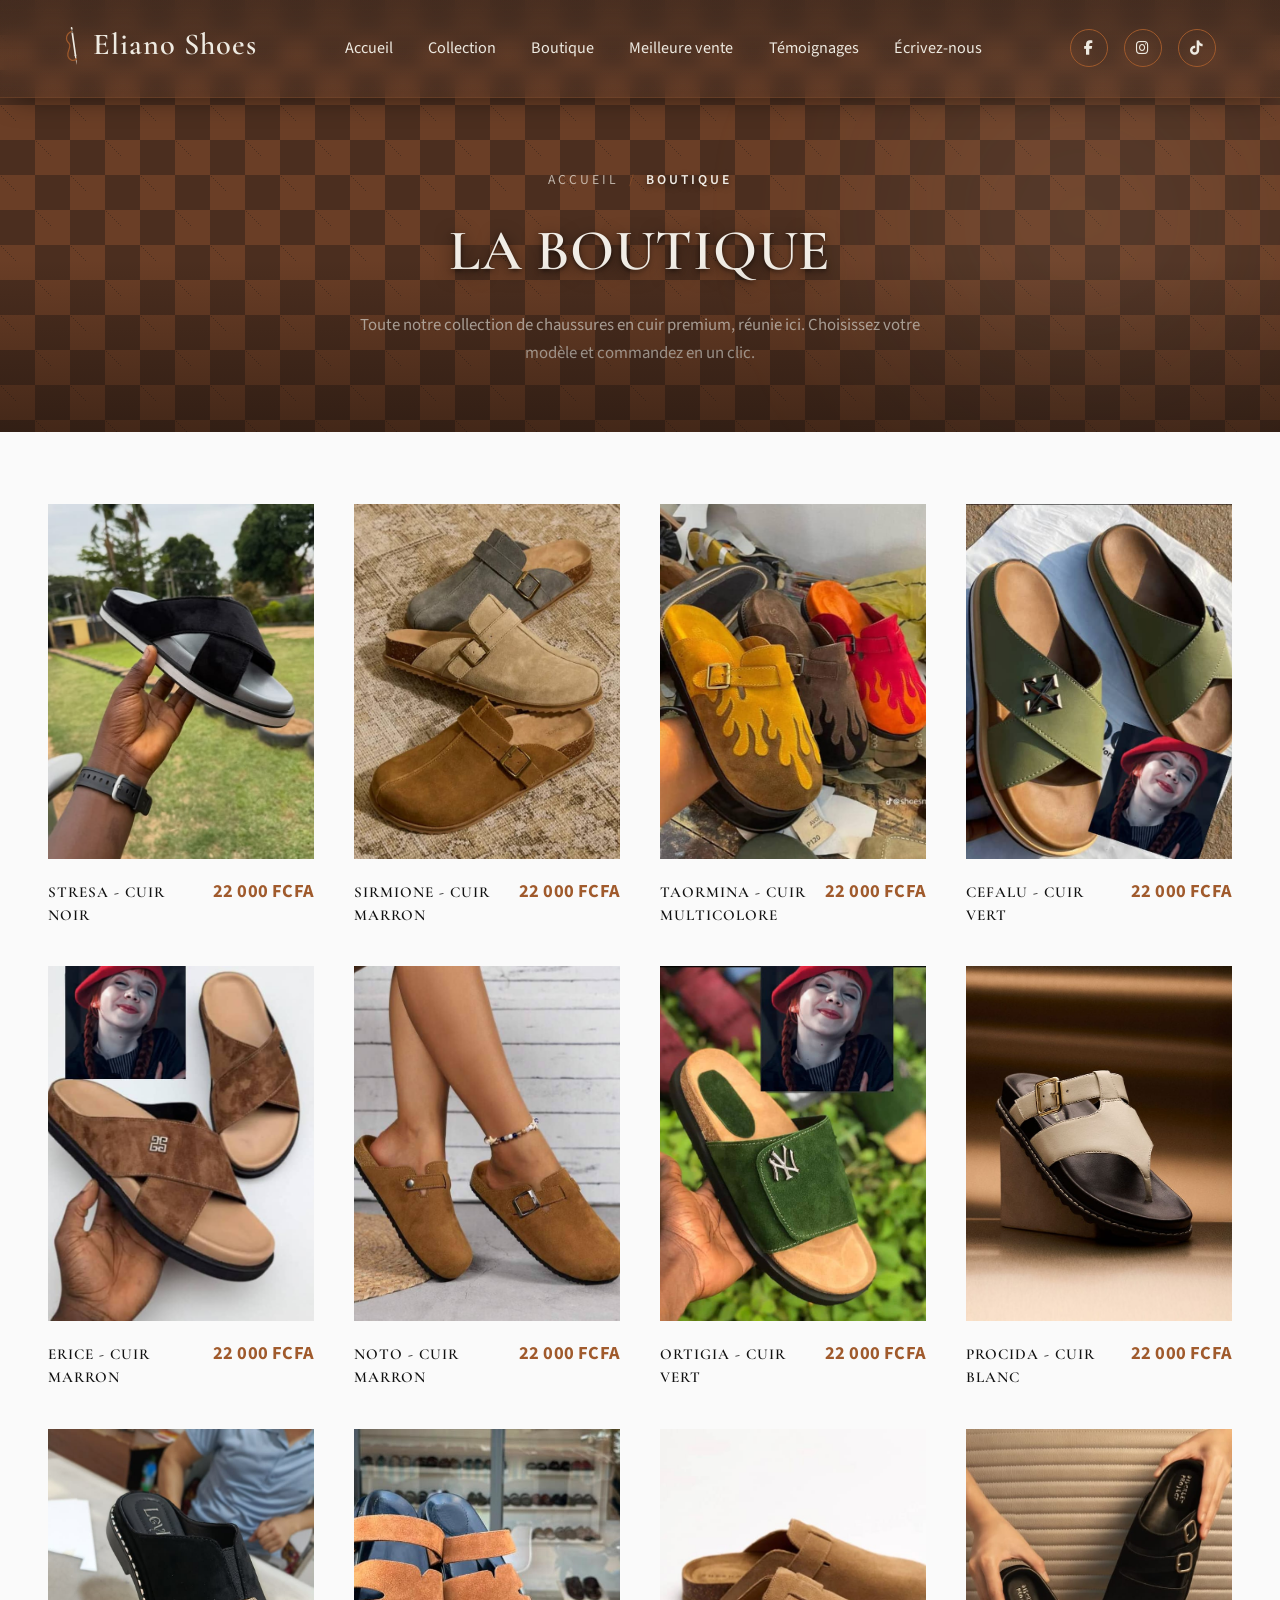
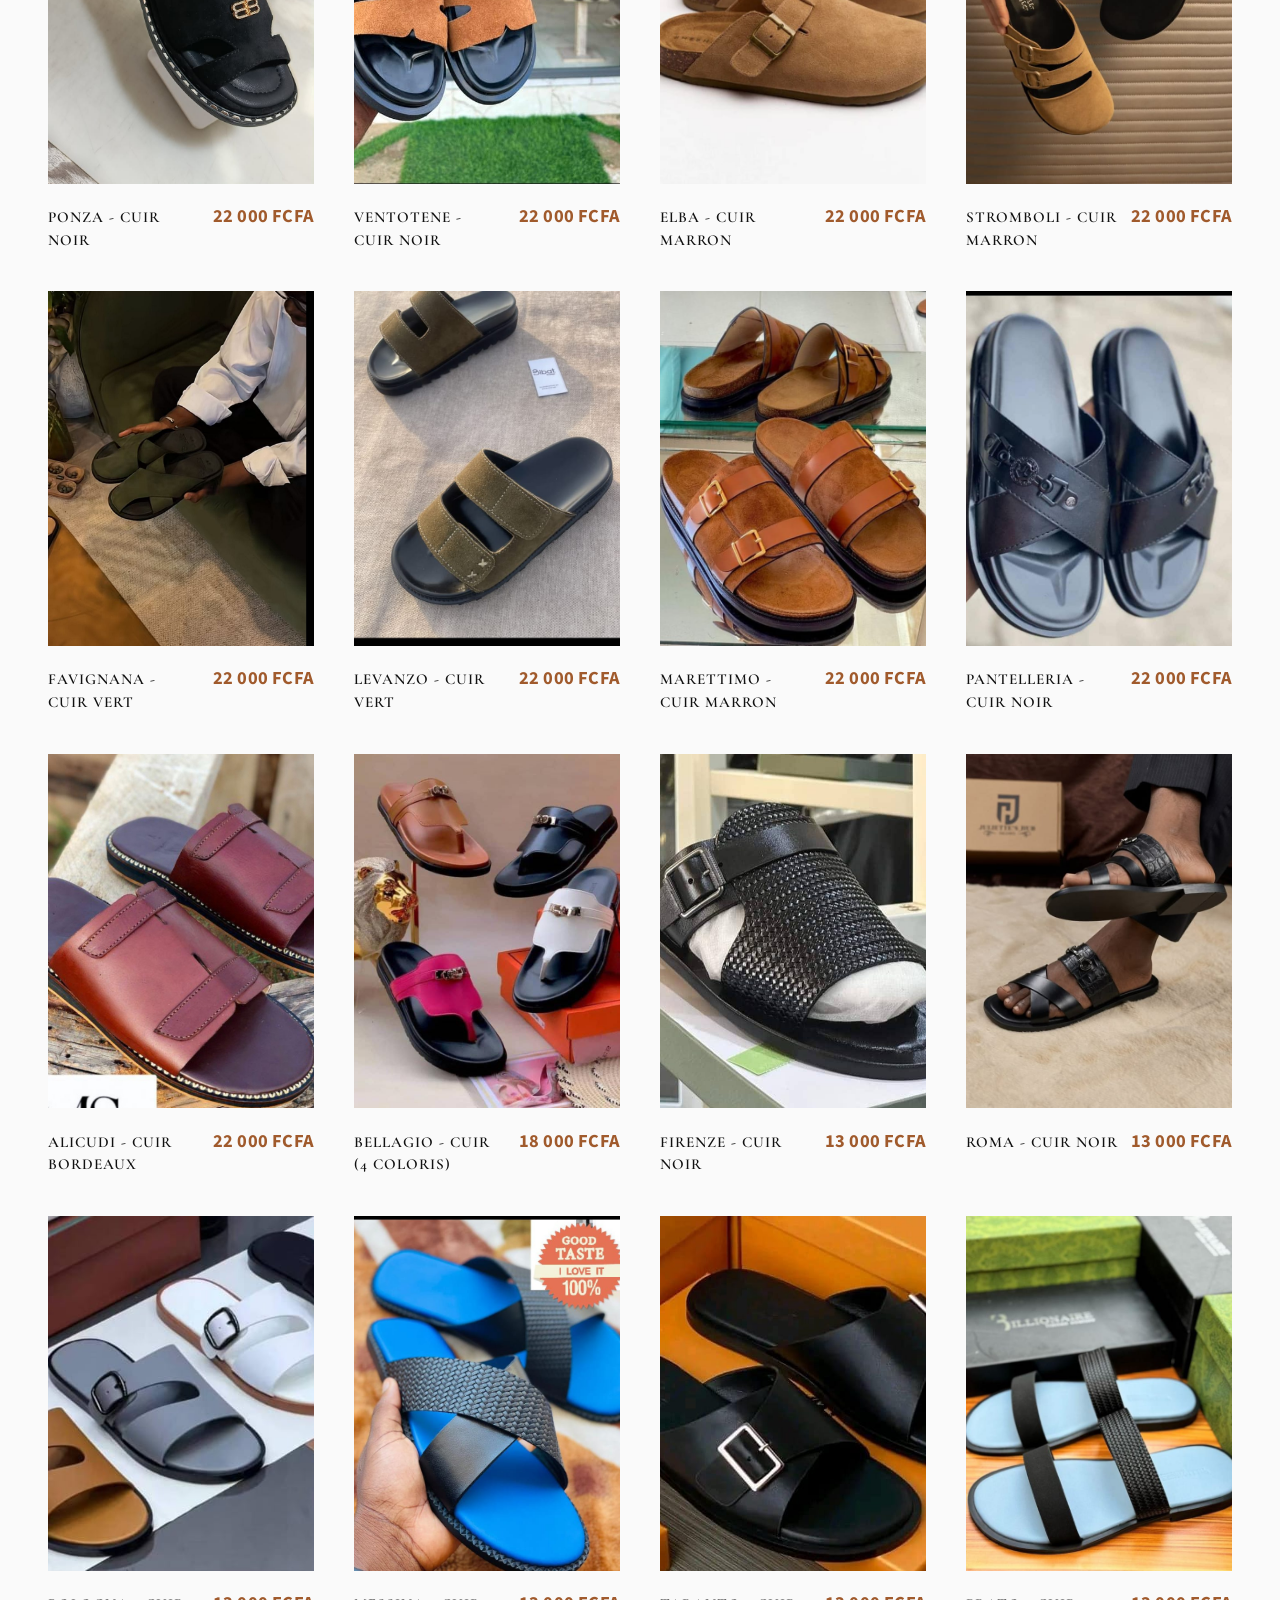
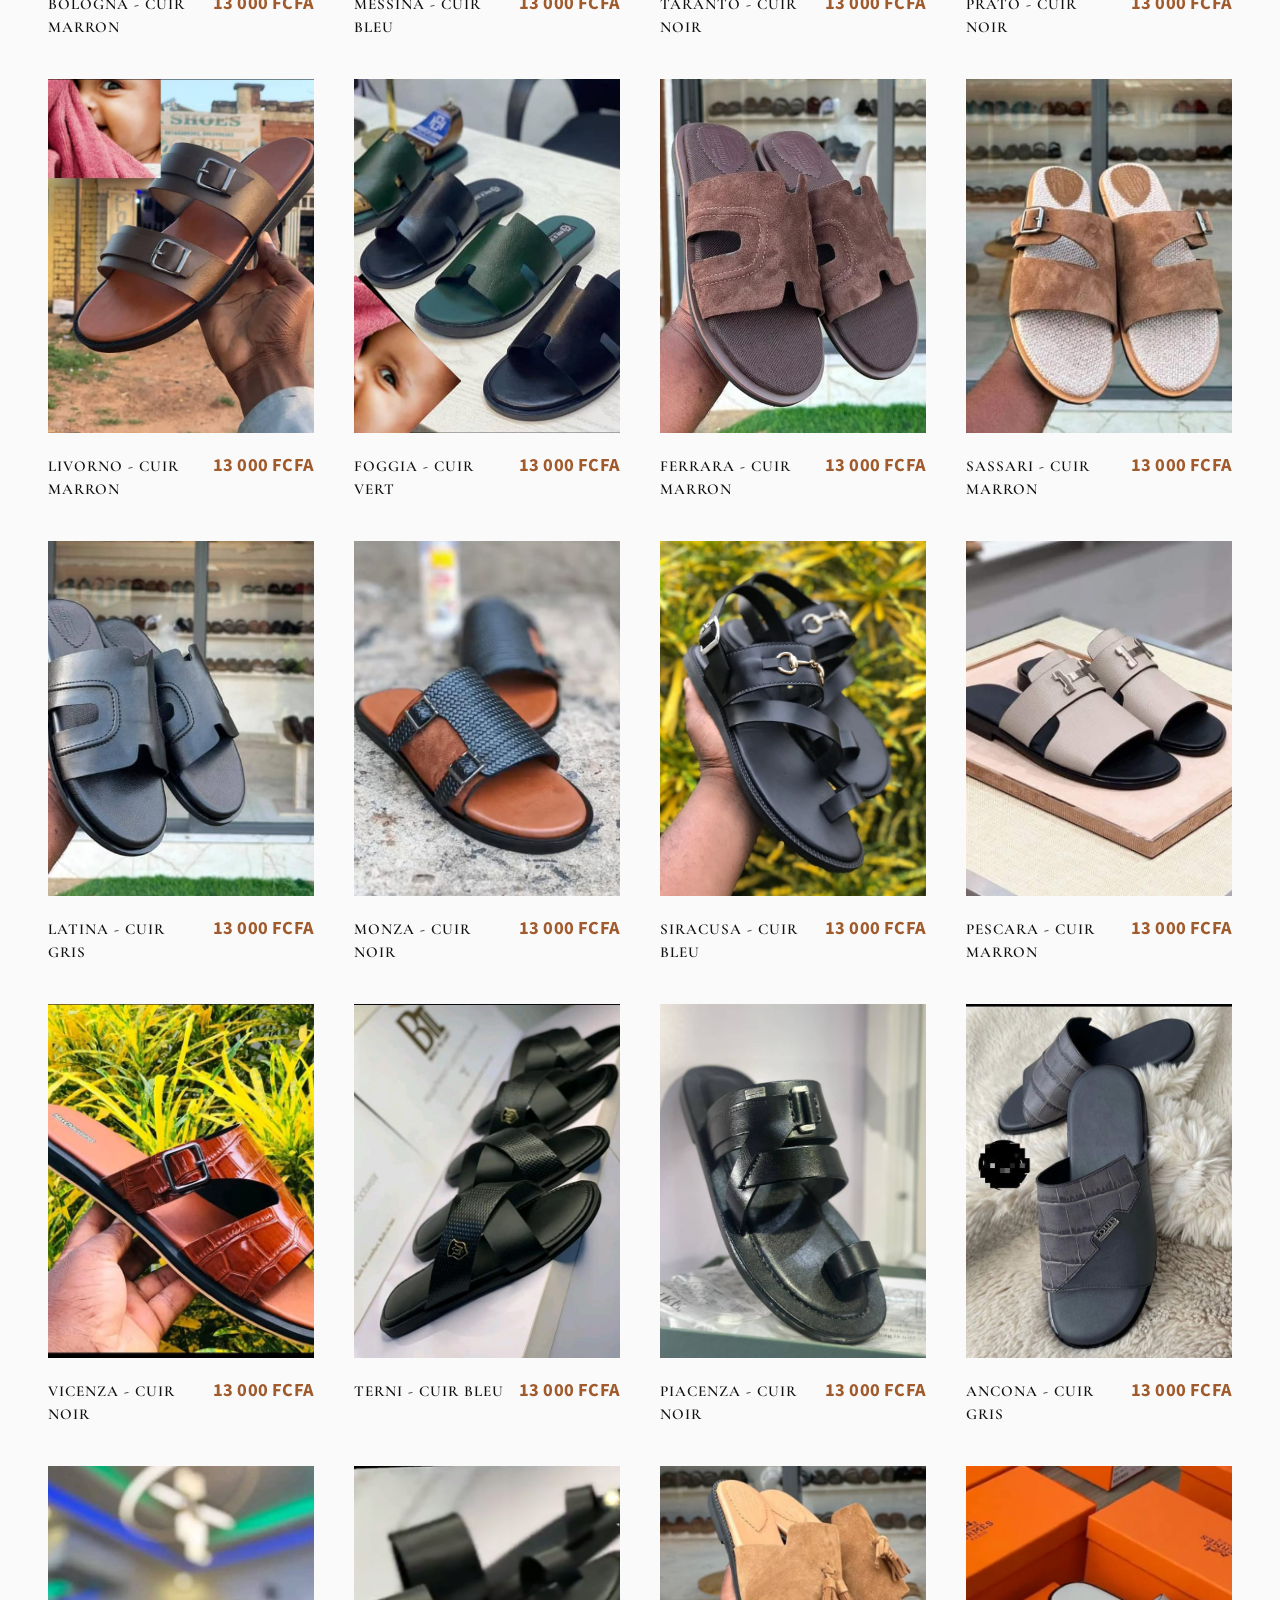
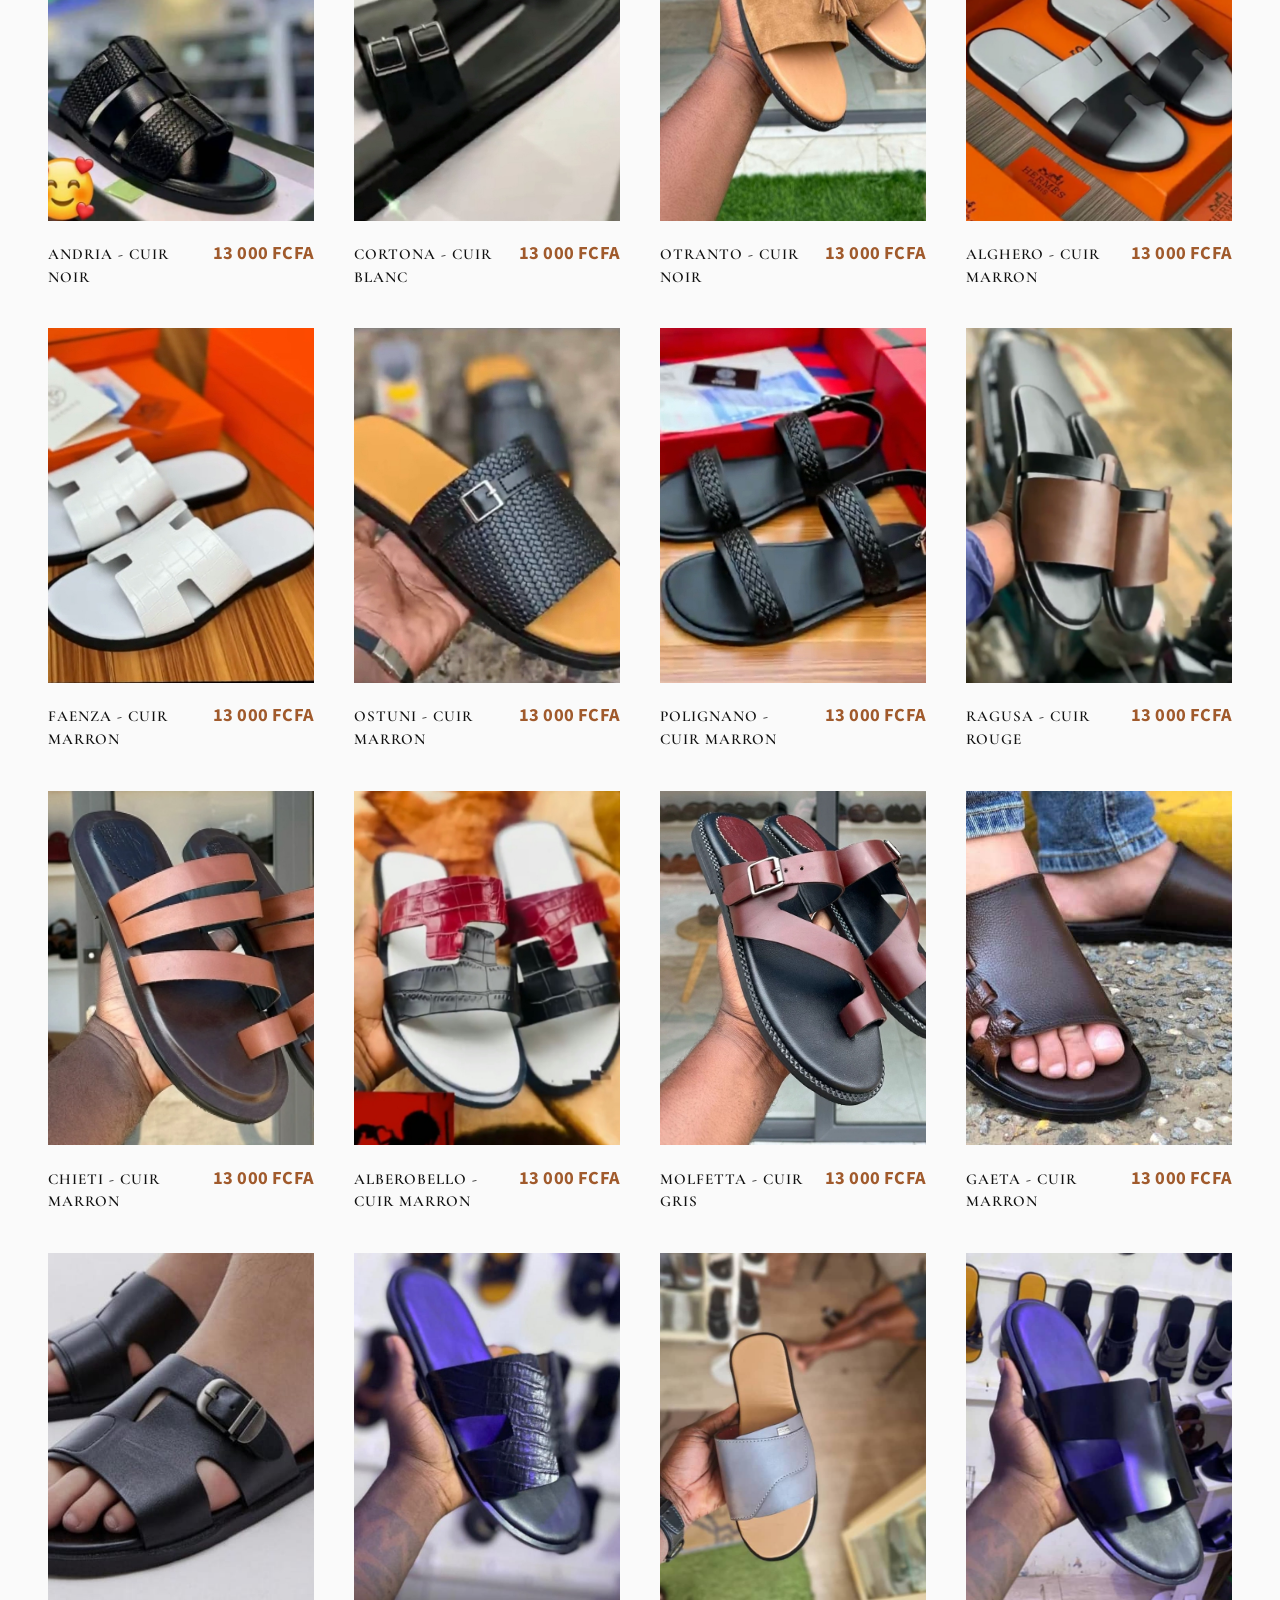
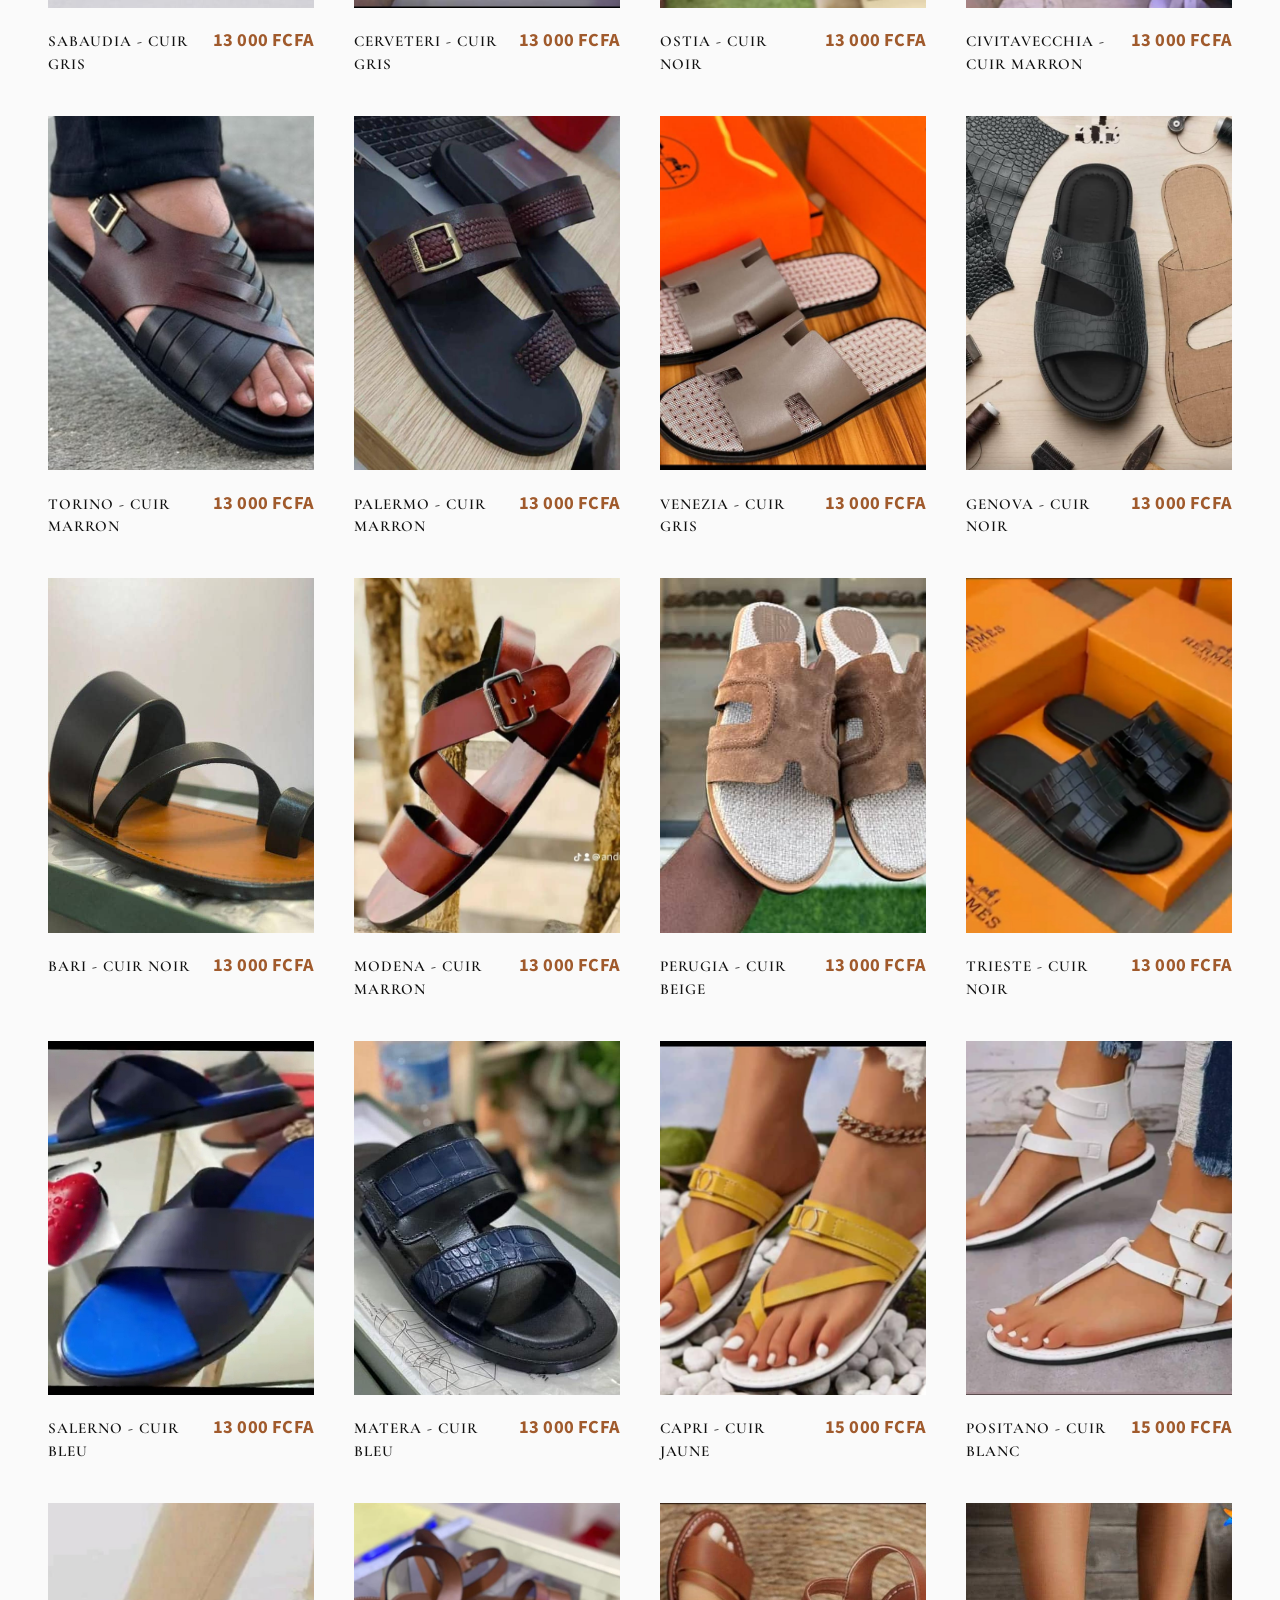
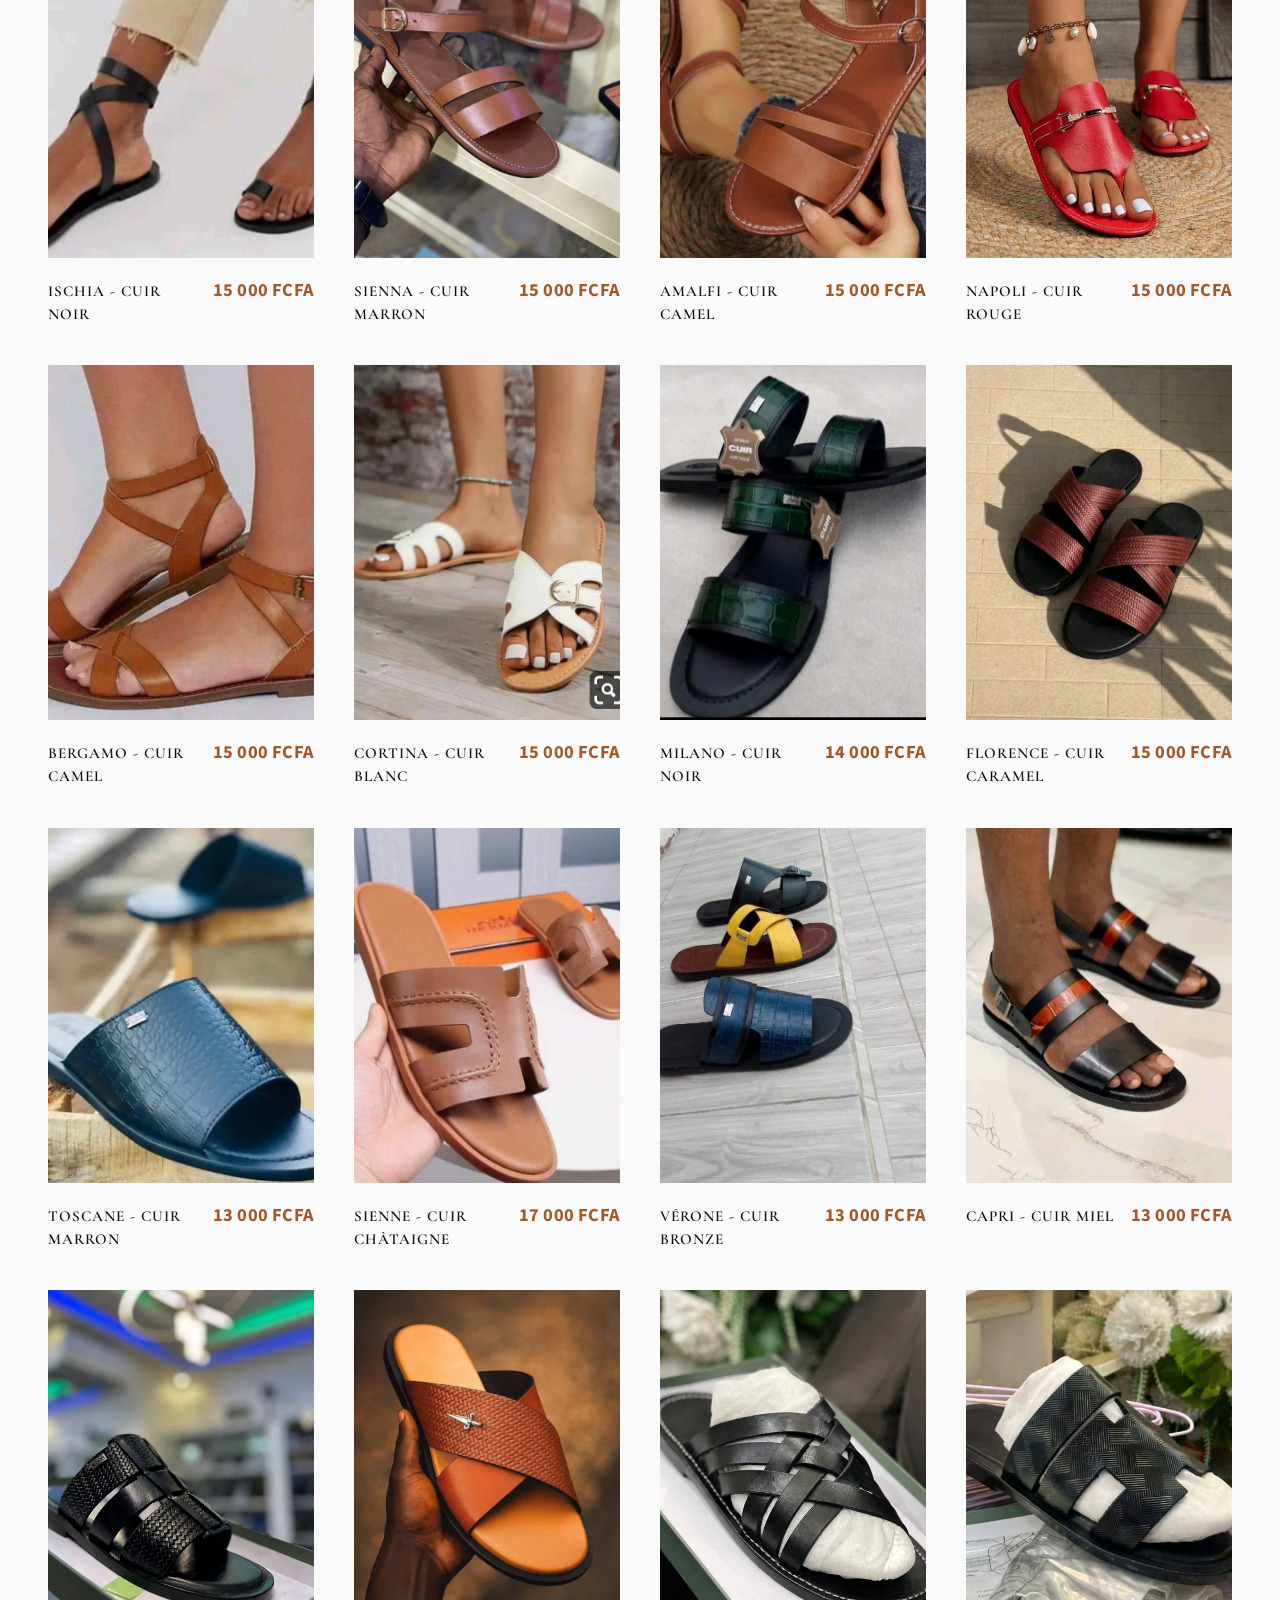
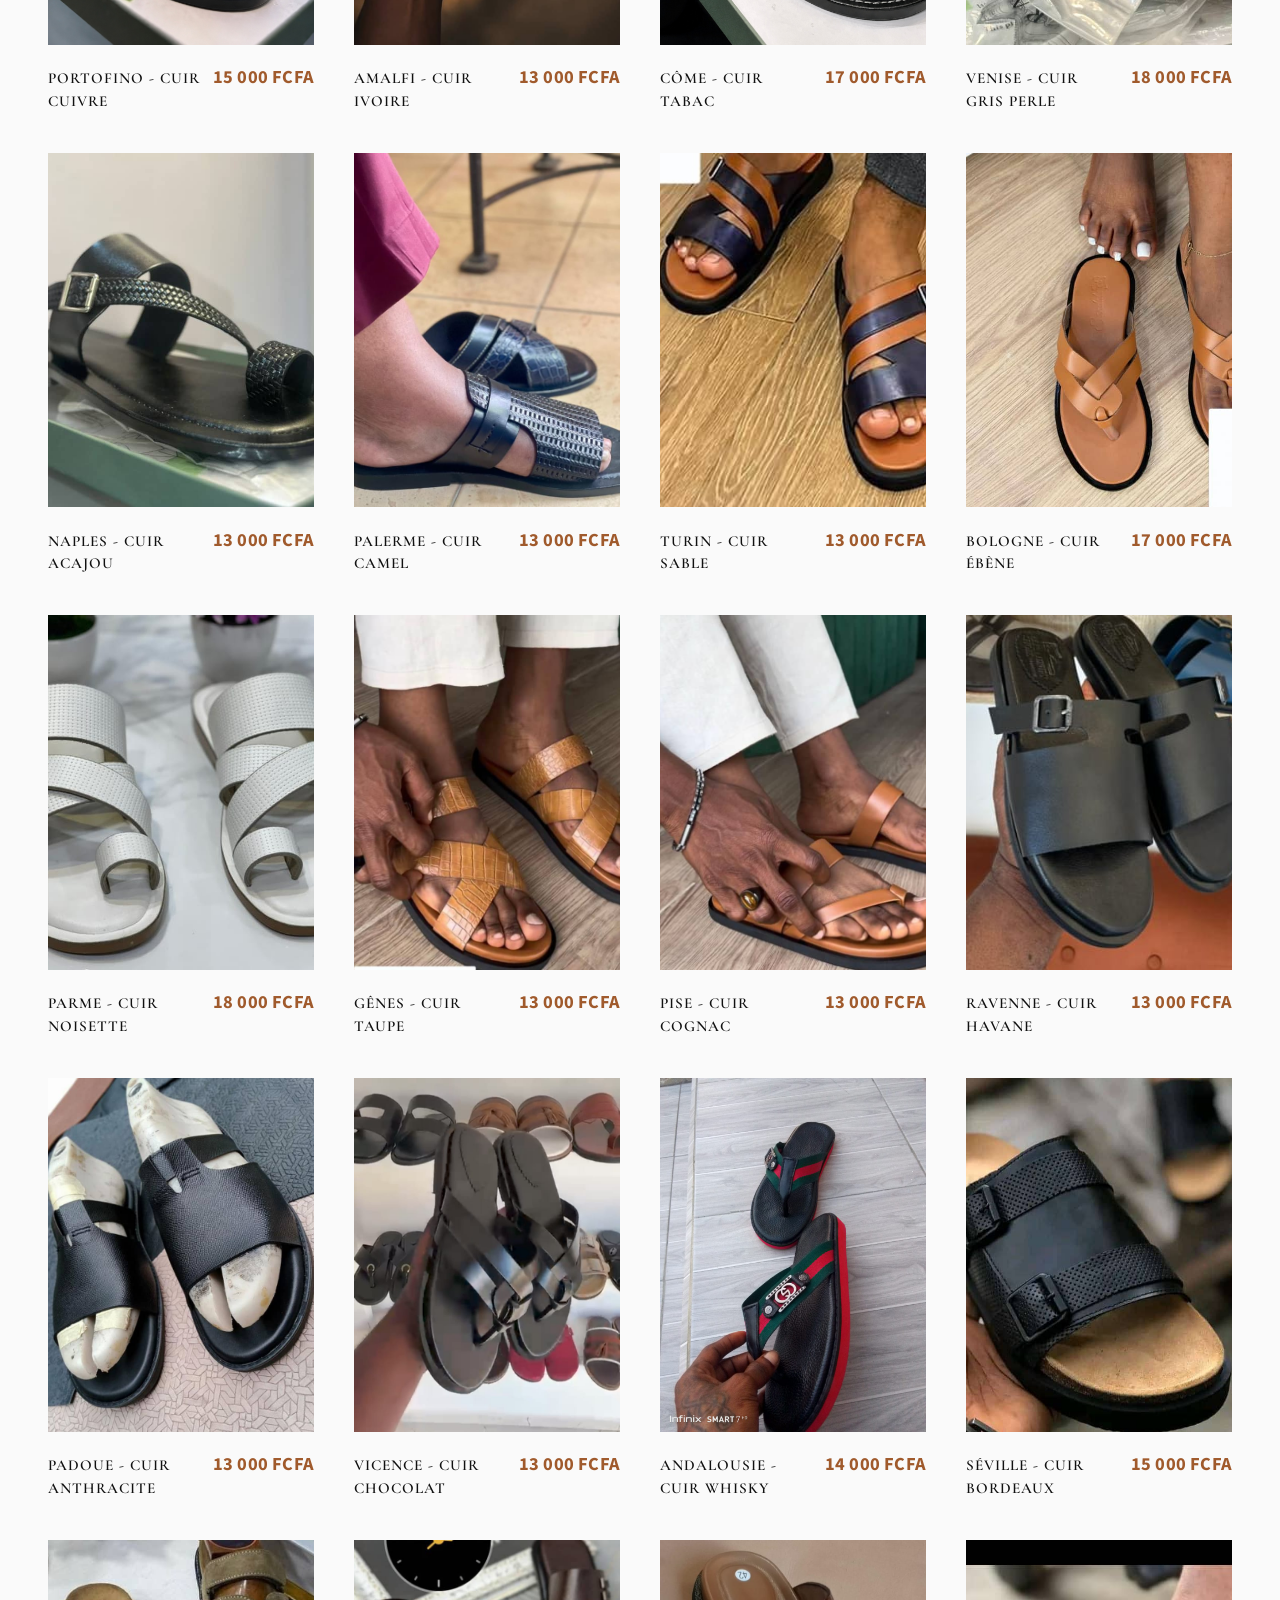
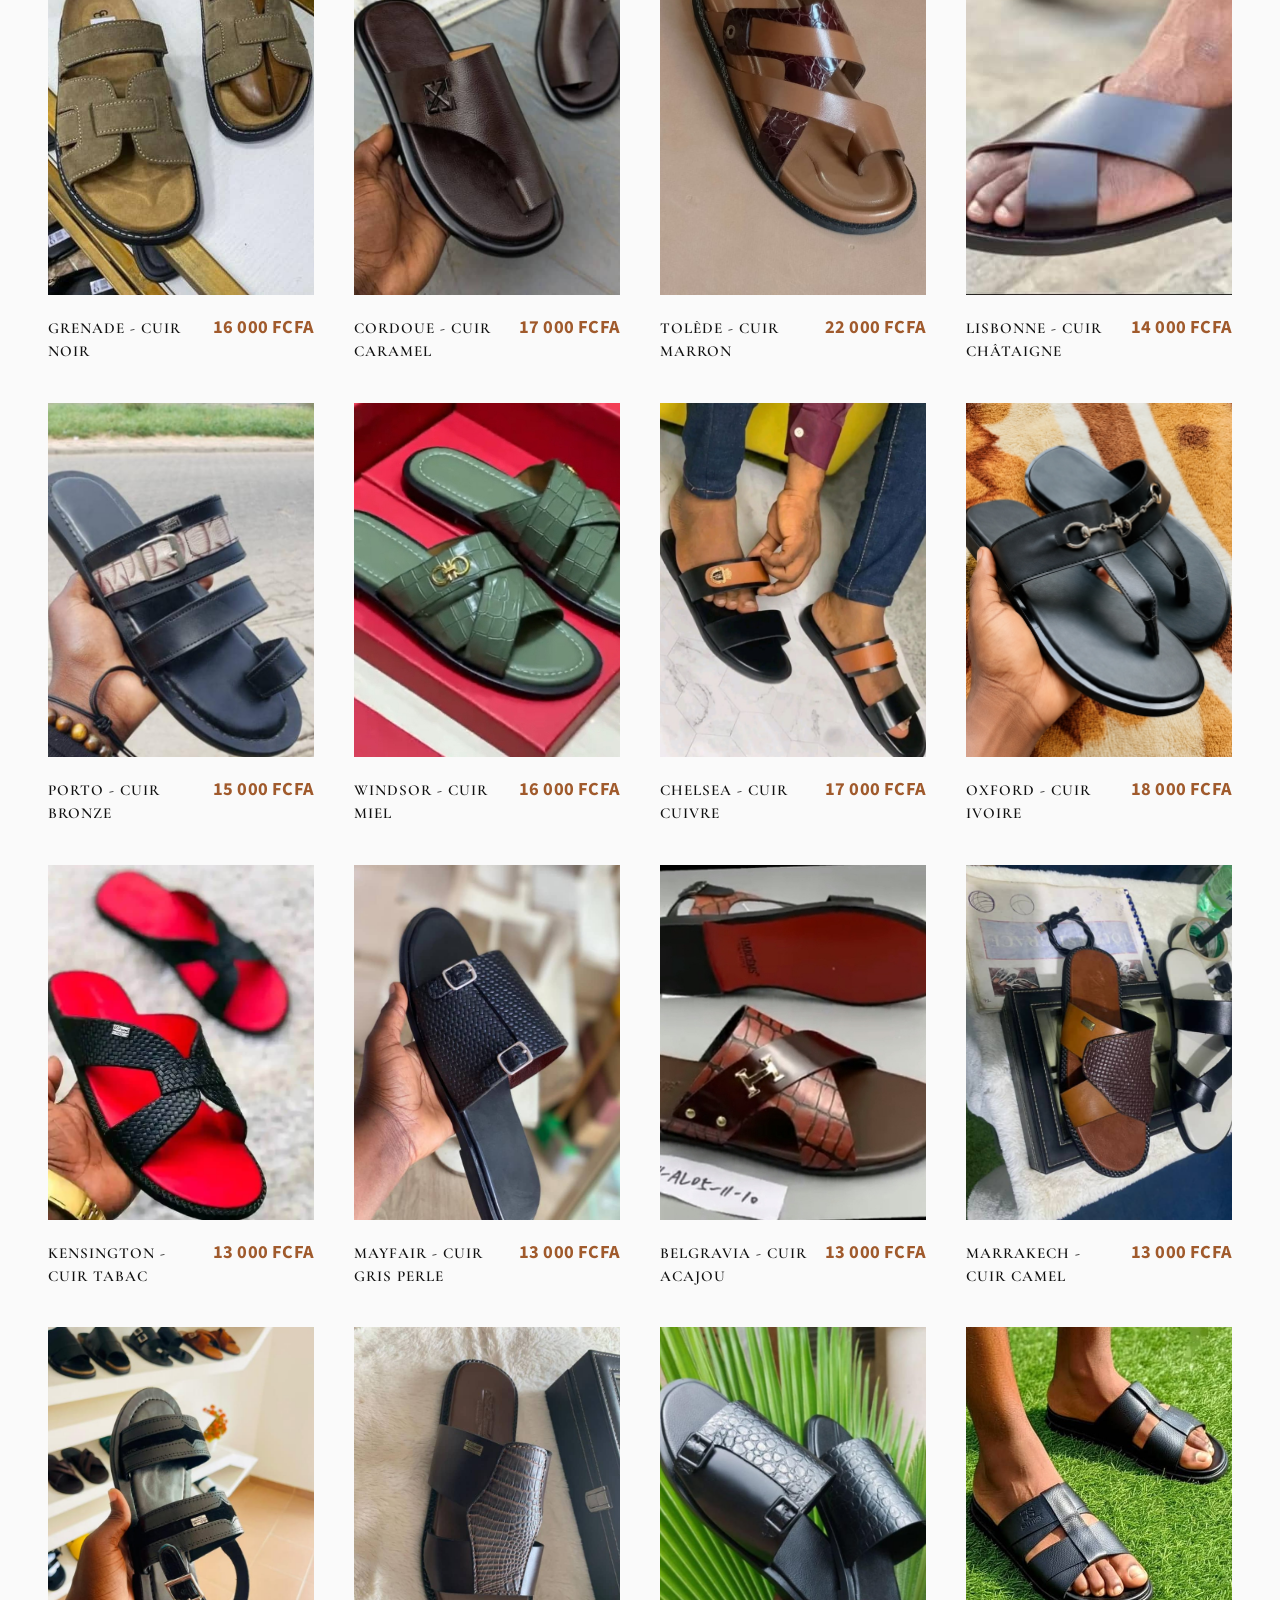
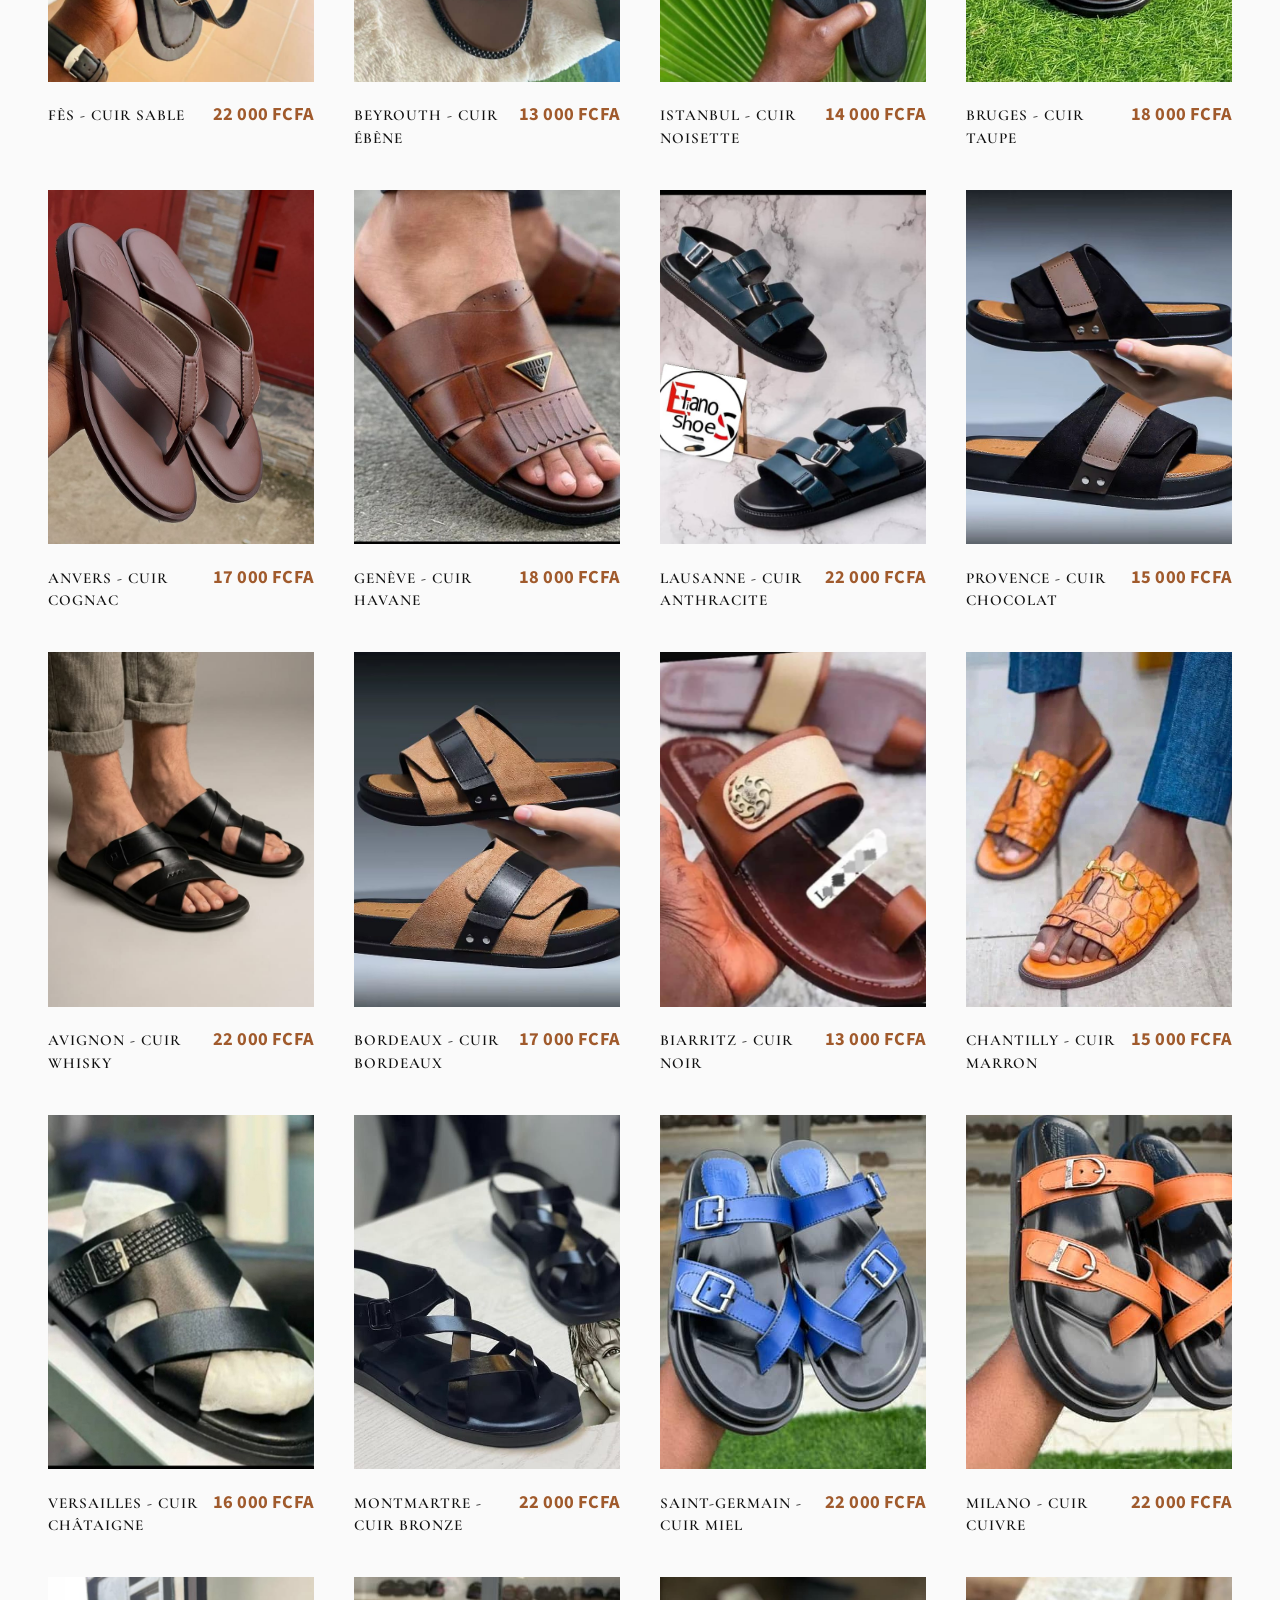
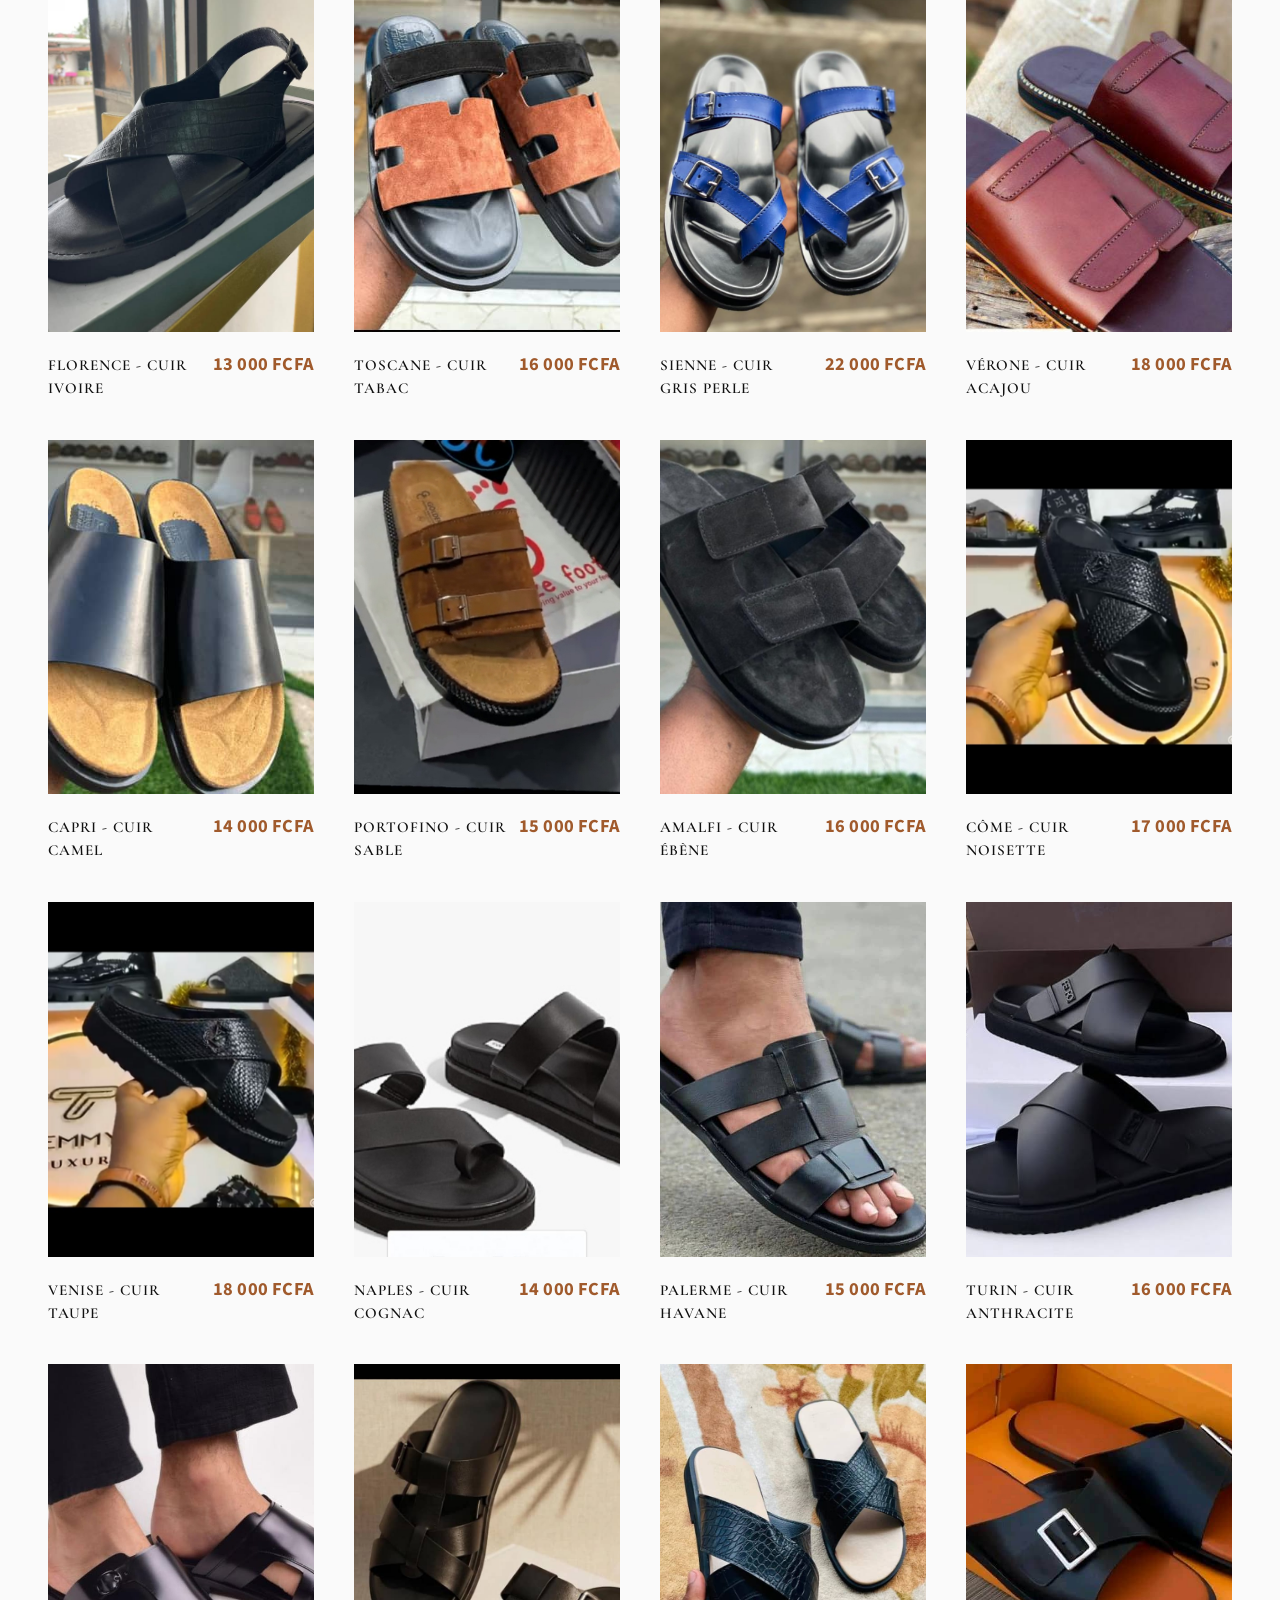
==== commit 4c4de94b: "kj" ====
--- a/boutique.html
+++ b/boutique.html
@@ -137,31 +137,6 @@
                 <section class="collection-category" aria-label="Produits">
                     <div class="collection-category__grid" role="list">
 
-                        <!-- CARD NEW 119 -->
-                        <article
-                            class="product-card"
-                            role="listitem"
-                            data-name="Vernazza - Cuir Python Marron"
-                            data-image="https://elianoshoes.onrender.com/assets/image/Shoes/119.jpeg"
-                            data-price="13 000 FCFA"
-                            >
-                            <figure class="product-card__image-wrapper">
-                                <img
-                                    src="./assets/images/shoes/119.jpeg"
-                                    alt="Chaussure en cuir modèle Vernazza - Cuir Python Marron"
-                                    class="product-card__image"
-                                    loading="lazy"
-                                >
-                                <button type="button" class="product-card__order-btn">
-                                    Commander <i class="fa-solid fa-cart-shopping" aria-hidden="true"></i>
-                                </button>
-                            </figure>
-
-                            <div class="product-card__info">
-                                <h4 class="product-card__name">Vernazza - Cuir Python Marron</h4>
-                                <p class="product-card__price">13 000 FCFA</p>
-                            </div>
-                        </article>
 
                         <!-- CARD NEW 216 -->
                         <article
@@ -449,83 +424,8 @@
                             </div>
                         </article>
 
-                        <!-- CARD NEW 227 -->
-                        <article
-                            class="product-card"
-                            role="listitem"
-                            data-name="Lipari - Cuir Noir"
-                            data-image="https://elianoshoes.onrender.com/assets/image/Shoes/227.jpeg"
-                            data-price="22 000 FCFA"
-                            >
-                            <figure class="product-card__image-wrapper">
-                                <img
-                                    src="./assets/images/shoes/227.jpeg"
-                                    alt="Chaussure en cuir modèle Lipari - Cuir Noir"
-                                    class="product-card__image"
-                                    loading="lazy"
-                                >
-                                <button type="button" class="product-card__order-btn">
-                                    Commander <i class="fa-solid fa-cart-shopping" aria-hidden="true"></i>
-                                </button>
-                            </figure>
-
-                            <div class="product-card__info">
-                                <h4 class="product-card__name">Lipari - Cuir Noir</h4>
-                                <p class="product-card__price">22 000 FCFA</p>
-                            </div>
-                        </article>
-
-                        <!-- CARD NEW 228 -->
-                        <article
-                            class="product-card"
-                            role="listitem"
-                            data-name="Vulcano - Cuir Bordeaux"
-                            data-image="https://elianoshoes.onrender.com/assets/image/Shoes/228.jpeg"
-                            data-price="22 000 FCFA"
-                            >
-                            <figure class="product-card__image-wrapper">
-                                <img
-                                    src="./assets/images/shoes/228.jpeg"
-                                    alt="Chaussure en cuir modèle Vulcano - Cuir Bordeaux"
-                                    class="product-card__image"
-                                    loading="lazy"
-                                >
-                                <button type="button" class="product-card__order-btn">
-                                    Commander <i class="fa-solid fa-cart-shopping" aria-hidden="true"></i>
-                                </button>
-                            </figure>
-
-                            <div class="product-card__info">
-                                <h4 class="product-card__name">Vulcano - Cuir Bordeaux</h4>
-                                <p class="product-card__price">22 000 FCFA</p>
-                            </div>
-                        </article>
-
-                        <!-- CARD NEW 229 -->
-                        <article
-                            class="product-card"
-                            role="listitem"
-                            data-name="Panarea - Cuir Bleu"
-                            data-image="https://elianoshoes.onrender.com/assets/image/Shoes/229.jpeg"
-                            data-price="22 000 FCFA"
-                            >
-                            <figure class="product-card__image-wrapper">
-                                <img
-                                    src="./assets/images/shoes/229.jpeg"
-                                    alt="Chaussure en cuir modèle Panarea - Cuir Bleu"
-                                    class="product-card__image"
-                                    loading="lazy"
-                                >
-                                <button type="button" class="product-card__order-btn">
-                                    Commander <i class="fa-solid fa-cart-shopping" aria-hidden="true"></i>
-                                </button>
-                            </figure>
-
-                            <div class="product-card__info">
-                                <h4 class="product-card__name">Panarea - Cuir Bleu</h4>
-                                <p class="product-card__price">22 000 FCFA</p>
-                            </div>
-                        </article>
+
+
 
                         <!-- CARD NEW 230 -->
                         <article
@@ -631,31 +531,6 @@
                             </div>
                         </article>
 
-                        <!-- CARD NEW 234 -->
-                        <article
-                            class="product-card"
-                            role="listitem"
-                            data-name="Ustica - Cuir Noir"
-                            data-image="https://elianoshoes.onrender.com/assets/image/Shoes/234.jpeg"
-                            data-price="22 000 FCFA"
-                            >
-                            <figure class="product-card__image-wrapper">
-                                <img
-                                    src="./assets/images/shoes/234.jpeg"
-                                    alt="Chaussure en cuir modèle Ustica - Cuir Noir"
-                                    class="product-card__image"
-                                    loading="lazy"
-                                >
-                                <button type="button" class="product-card__order-btn">
-                                    Commander <i class="fa-solid fa-cart-shopping" aria-hidden="true"></i>
-                                </button>
-                            </figure>
-
-                            <div class="product-card__info">
-                                <h4 class="product-card__name">Ustica - Cuir Noir</h4>
-                                <p class="product-card__price">22 000 FCFA</p>
-                            </div>
-                        </article>
 
                         <!-- CARD NEW 235 -->
                         <article
@@ -683,57 +558,7 @@
                             </div>
                         </article>
 
-                        <!-- CARD NEW 236 -->
-                        <article
-                            class="product-card"
-                            role="listitem"
-                            data-name="Filicudi - Cuir Bleu"
-                            data-image="https://elianoshoes.onrender.com/assets/image/Shoes/236.jpeg"
-                            data-price="22 000 FCFA"
-                            >
-                            <figure class="product-card__image-wrapper">
-                                <img
-                                    src="./assets/images/shoes/236.jpeg"
-                                    alt="Chaussure en cuir modèle Filicudi - Cuir Bleu"
-                                    class="product-card__image"
-                                    loading="lazy"
-                                >
-                                <button type="button" class="product-card__order-btn">
-                                    Commander <i class="fa-solid fa-cart-shopping" aria-hidden="true"></i>
-                                </button>
-                            </figure>
-
-                            <div class="product-card__info">
-                                <h4 class="product-card__name">Filicudi - Cuir Bleu</h4>
-                                <p class="product-card__price">22 000 FCFA</p>
-                            </div>
-                        </article>
-
-                        <!-- CARD NEW 237 -->
-                        <article
-                            class="product-card"
-                            role="listitem"
-                            data-name="Salina - Cuir Bleu"
-                            data-image="https://elianoshoes.onrender.com/assets/image/Shoes/237.jpeg"
-                            data-price="22 000 FCFA"
-                            >
-                            <figure class="product-card__image-wrapper">
-                                <img
-                                    src="./assets/images/shoes/237.jpeg"
-                                    alt="Chaussure en cuir modèle Salina - Cuir Bleu"
-                                    class="product-card__image"
-                                    loading="lazy"
-                                >
-                                <button type="button" class="product-card__order-btn">
-                                    Commander <i class="fa-solid fa-cart-shopping" aria-hidden="true"></i>
-                                </button>
-                            </figure>
-
-                            <div class="product-card__info">
-                                <h4 class="product-card__name">Salina - Cuir Bleu</h4>
-                                <p class="product-card__price">22 000 FCFA</p>
-                            </div>
-                        </article>
+
 
                         <!-- CARD NEW 238 -->
                         <article
@@ -761,83 +586,8 @@
                             </div>
                         </article>
 
-                        <!-- CARD NEW 239 -->
-                        <article
-                            class="product-card"
-                            role="listitem"
-                            data-name="San Vito - Cuir Orange"
-                            data-image="https://elianoshoes.onrender.com/assets/image/Shoes/239.jpeg"
-                            data-price="22 000 FCFA"
-                            >
-                            <figure class="product-card__image-wrapper">
-                                <img
-                                    src="./assets/images/shoes/239.jpeg"
-                                    alt="Chaussure en cuir modèle San Vito - Cuir Orange"
-                                    class="product-card__image"
-                                    loading="lazy"
-                                >
-                                <button type="button" class="product-card__order-btn">
-                                    Commander <i class="fa-solid fa-cart-shopping" aria-hidden="true"></i>
-                                </button>
-                            </figure>
-
-                            <div class="product-card__info">
-                                <h4 class="product-card__name">San Vito - Cuir Orange</h4>
-                                <p class="product-card__price">22 000 FCFA</p>
-                            </div>
-                        </article>
-
-                        <!-- CARD NEW 240 -->
-                        <article
-                            class="product-card"
-                            role="listitem"
-                            data-name="Gallipoli - Cuir Noir"
-                            data-image="https://elianoshoes.onrender.com/assets/image/Shoes/240.jpeg"
-                            data-price="22 000 FCFA"
-                            >
-                            <figure class="product-card__image-wrapper">
-                                <img
-                                    src="./assets/images/shoes/240.jpeg"
-                                    alt="Chaussure en cuir modèle Gallipoli - Cuir Noir"
-                                    class="product-card__image"
-                                    loading="lazy"
-                                >
-                                <button type="button" class="product-card__order-btn">
-                                    Commander <i class="fa-solid fa-cart-shopping" aria-hidden="true"></i>
-                                </button>
-                            </figure>
-
-                            <div class="product-card__info">
-                                <h4 class="product-card__name">Gallipoli - Cuir Noir</h4>
-                                <p class="product-card__price">22 000 FCFA</p>
-                            </div>
-                        </article>
-
-                        <!-- CARD NEW 241 -->
-                        <article
-                            class="product-card"
-                            role="listitem"
-                            data-name="Peschici - Cuir Marron"
-                            data-image="https://elianoshoes.onrender.com/assets/image/Shoes/241.jpeg"
-                            data-price="22 000 FCFA"
-                            >
-                            <figure class="product-card__image-wrapper">
-                                <img
-                                    src="./assets/images/shoes/241.jpeg"
-                                    alt="Chaussure en cuir modèle Peschici - Cuir Marron"
-                                    class="product-card__image"
-                                    loading="lazy"
-                                >
-                                <button type="button" class="product-card__order-btn">
-                                    Commander <i class="fa-solid fa-cart-shopping" aria-hidden="true"></i>
-                                </button>
-                            </figure>
-
-                            <div class="product-card__info">
-                                <h4 class="product-card__name">Peschici - Cuir Marron</h4>
-                                <p class="product-card__price">22 000 FCFA</p>
-                            </div>
-                        </article>
+
+
 
                         <!-- CARD NEW 215 -->
                         <article
@@ -1229,57 +979,7 @@
                             </div>
                         </article>
 
-                        <!-- CARD NEW 164 -->
-                        <article
-                            class="product-card"
-                            role="listitem"
-                            data-name="Forli - Cuir Marron"
-                            data-image="https://elianoshoes.onrender.com/assets/image/Shoes/164.jpeg"
-                            data-price="13 000 FCFA"
-                            >
-                            <figure class="product-card__image-wrapper">
-                                <img
-                                    src="./assets/images/shoes/164.jpeg"
-                                    alt="Chaussure en cuir modèle Forli - Cuir Marron"
-                                    class="product-card__image"
-                                    loading="lazy"
-                                >
-                                <button type="button" class="product-card__order-btn">
-                                    Commander <i class="fa-solid fa-cart-shopping" aria-hidden="true"></i>
-                                </button>
-                            </figure>
-
-                            <div class="product-card__info">
-                                <h4 class="product-card__name">Forli - Cuir Marron</h4>
-                                <p class="product-card__price">13 000 FCFA</p>
-                            </div>
-                        </article>
-
-                        <!-- CARD NEW 165 -->
-                        <article
-                            class="product-card"
-                            role="listitem"
-                            data-name="Trento - Cuir Noir"
-                            data-image="https://elianoshoes.onrender.com/assets/image/Shoes/165.jpeg"
-                            data-price="13 000 FCFA"
-                            >
-                            <figure class="product-card__image-wrapper">
-                                <img
-                                    src="./assets/images/shoes/165.jpeg"
-                                    alt="Chaussure en cuir modèle Trento - Cuir Noir"
-                                    class="product-card__image"
-                                    loading="lazy"
-                                >
-                                <button type="button" class="product-card__order-btn">
-                                    Commander <i class="fa-solid fa-cart-shopping" aria-hidden="true"></i>
-                                </button>
-                            </figure>
-
-                            <div class="product-card__info">
-                                <h4 class="product-card__name">Trento - Cuir Noir</h4>
-                                <p class="product-card__price">13 000 FCFA</p>
-                            </div>
-                        </article>
+
 
                         <!-- CARD NEW 166 -->
                         <article
@@ -1333,57 +1033,7 @@
                             </div>
                         </article>
 
-                        <!-- CARD NEW 168 -->
-                        <article
-                            class="product-card"
-                            role="listitem"
-                            data-name="Bolzano - Cuir Noir"
-                            data-image="https://elianoshoes.onrender.com/assets/image/Shoes/168.jpeg"
-                            data-price="13 000 FCFA"
-                            >
-                            <figure class="product-card__image-wrapper">
-                                <img
-                                    src="./assets/images/shoes/168.jpeg"
-                                    alt="Chaussure en cuir modèle Bolzano - Cuir Noir"
-                                    class="product-card__image"
-                                    loading="lazy"
-                                >
-                                <button type="button" class="product-card__order-btn">
-                                    Commander <i class="fa-solid fa-cart-shopping" aria-hidden="true"></i>
-                                </button>
-                            </figure>
-
-                            <div class="product-card__info">
-                                <h4 class="product-card__name">Bolzano - Cuir Noir</h4>
-                                <p class="product-card__price">13 000 FCFA</p>
-                            </div>
-                        </article>
-
-                        <!-- CARD NEW 169 -->
-                        <article
-                            class="product-card"
-                            role="listitem"
-                            data-name="Novara - Cuir Gris"
-                            data-image="https://elianoshoes.onrender.com/assets/image/Shoes/169.jpeg"
-                            data-price="13 000 FCFA"
-                            >
-                            <figure class="product-card__image-wrapper">
-                                <img
-                                    src="./assets/images/shoes/169.jpeg"
-                                    alt="Chaussure en cuir modèle Novara - Cuir Gris"
-                                    class="product-card__image"
-                                    loading="lazy"
-                                >
-                                <button type="button" class="product-card__order-btn">
-                                    Commander <i class="fa-solid fa-cart-shopping" aria-hidden="true"></i>
-                                </button>
-                            </figure>
-
-                            <div class="product-card__info">
-                                <h4 class="product-card__name">Novara - Cuir Gris</h4>
-                                <p class="product-card__price">13 000 FCFA</p>
-                            </div>
-                        </article>
+
 
                         <!-- CARD NEW 170 -->
                         <article
@@ -1463,213 +1113,13 @@
                             </div>
                         </article>
 
-                        <!-- CARD NEW 173 -->
-                        <article
-                            class="product-card"
-                            role="listitem"
-                            data-name="Arezzo - Cuir Bleu"
-                            data-image="https://elianoshoes.onrender.com/assets/image/Shoes/173.jpeg"
-                            data-price="13 000 FCFA"
-                            >
-                            <figure class="product-card__image-wrapper">
-                                <img
-                                    src="./assets/images/shoes/173.jpeg"
-                                    alt="Chaussure en cuir modèle Arezzo - Cuir Bleu"
-                                    class="product-card__image"
-                                    loading="lazy"
-                                >
-                                <button type="button" class="product-card__order-btn">
-                                    Commander <i class="fa-solid fa-cart-shopping" aria-hidden="true"></i>
-                                </button>
-                            </figure>
-
-                            <div class="product-card__info">
-                                <h4 class="product-card__name">Arezzo - Cuir Bleu</h4>
-                                <p class="product-card__price">13 000 FCFA</p>
-                            </div>
-                        </article>
-
-                        <!-- CARD NEW 174 -->
-                        <article
-                            class="product-card"
-                            role="listitem"
-                            data-name="Udine - Cuir Marron"
-                            data-image="https://elianoshoes.onrender.com/assets/image/Shoes/174.jpeg"
-                            data-price="13 000 FCFA"
-                            >
-                            <figure class="product-card__image-wrapper">
-                                <img
-                                    src="./assets/images/shoes/174.jpeg"
-                                    alt="Chaussure en cuir modèle Udine - Cuir Marron"
-                                    class="product-card__image"
-                                    loading="lazy"
-                                >
-                                <button type="button" class="product-card__order-btn">
-                                    Commander <i class="fa-solid fa-cart-shopping" aria-hidden="true"></i>
-                                </button>
-                            </figure>
-
-                            <div class="product-card__info">
-                                <h4 class="product-card__name">Udine - Cuir Marron</h4>
-                                <p class="product-card__price">13 000 FCFA</p>
-                            </div>
-                        </article>
-
-                        <!-- CARD NEW 175 -->
-                        <article
-                            class="product-card"
-                            role="listitem"
-                            data-name="Cesena - Cuir Gris"
-                            data-image="https://elianoshoes.onrender.com/assets/image/Shoes/175.jpeg"
-                            data-price="13 000 FCFA"
-                            >
-                            <figure class="product-card__image-wrapper">
-                                <img
-                                    src="./assets/images/shoes/175.jpeg"
-                                    alt="Chaussure en cuir modèle Cesena - Cuir Gris"
-                                    class="product-card__image"
-                                    loading="lazy"
-                                >
-                                <button type="button" class="product-card__order-btn">
-                                    Commander <i class="fa-solid fa-cart-shopping" aria-hidden="true"></i>
-                                </button>
-                            </figure>
-
-                            <div class="product-card__info">
-                                <h4 class="product-card__name">Cesena - Cuir Gris</h4>
-                                <p class="product-card__price">13 000 FCFA</p>
-                            </div>
-                        </article>
-
-                        <!-- CARD NEW 176 -->
-                        <article
-                            class="product-card"
-                            role="listitem"
-                            data-name="Lecce - Cuir Marron"
-                            data-image="https://elianoshoes.onrender.com/assets/image/Shoes/176.jpeg"
-                            data-price="13 000 FCFA"
-                            >
-                            <figure class="product-card__image-wrapper">
-                                <img
-                                    src="./assets/images/shoes/176.jpeg"
-                                    alt="Chaussure en cuir modèle Lecce - Cuir Marron"
-                                    class="product-card__image"
-                                    loading="lazy"
-                                >
-                                <button type="button" class="product-card__order-btn">
-                                    Commander <i class="fa-solid fa-cart-shopping" aria-hidden="true"></i>
-                                </button>
-                            </figure>
-
-                            <div class="product-card__info">
-                                <h4 class="product-card__name">Lecce - Cuir Marron</h4>
-                                <p class="product-card__price">13 000 FCFA</p>
-                            </div>
-                        </article>
-
-                        <!-- CARD NEW 177 -->
-                        <article
-                            class="product-card"
-                            role="listitem"
-                            data-name="Pesaro - Cuir Noir"
-                            data-image="https://elianoshoes.onrender.com/assets/image/Shoes/177.jpeg"
-                            data-price="13 000 FCFA"
-                            >
-                            <figure class="product-card__image-wrapper">
-                                <img
-                                    src="./assets/images/shoes/177.jpeg"
-                                    alt="Chaussure en cuir modèle Pesaro - Cuir Noir"
-                                    class="product-card__image"
-                                    loading="lazy"
-                                >
-                                <button type="button" class="product-card__order-btn">
-                                    Commander <i class="fa-solid fa-cart-shopping" aria-hidden="true"></i>
-                                </button>
-                            </figure>
-
-                            <div class="product-card__info">
-                                <h4 class="product-card__name">Pesaro - Cuir Noir</h4>
-                                <p class="product-card__price">13 000 FCFA</p>
-                            </div>
-                        </article>
-
-                        <!-- CARD NEW 178 -->
-                        <article
-                            class="product-card"
-                            role="listitem"
-                            data-name="Barletta - Cuir Marron"
-                            data-image="https://elianoshoes.onrender.com/assets/image/Shoes/178.jpeg"
-                            data-price="13 000 FCFA"
-                            >
-                            <figure class="product-card__image-wrapper">
-                                <img
-                                    src="./assets/images/shoes/178.jpeg"
-                                    alt="Chaussure en cuir modèle Barletta - Cuir Marron"
-                                    class="product-card__image"
-                                    loading="lazy"
-                                >
-                                <button type="button" class="product-card__order-btn">
-                                    Commander <i class="fa-solid fa-cart-shopping" aria-hidden="true"></i>
-                                </button>
-                            </figure>
-
-                            <div class="product-card__info">
-                                <h4 class="product-card__name">Barletta - Cuir Marron</h4>
-                                <p class="product-card__price">13 000 FCFA</p>
-                            </div>
-                        </article>
-
-                        <!-- CARD NEW 179 -->
-                        <article
-                            class="product-card"
-                            role="listitem"
-                            data-name="Beige - Cuir Beige"
-                            data-image="https://elianoshoes.onrender.com/assets/image/Shoes/179.jpeg"
-                            data-price="13 000 FCFA"
-                            >
-                            <figure class="product-card__image-wrapper">
-                                <img
-                                    src="./assets/images/shoes/179.jpeg"
-                                    alt="Chaussure en cuir modèle Beige - Cuir Beige"
-                                    class="product-card__image"
-                                    loading="lazy"
-                                >
-                                <button type="button" class="product-card__order-btn">
-                                    Commander <i class="fa-solid fa-cart-shopping" aria-hidden="true"></i>
-                                </button>
-                            </figure>
-
-                            <div class="product-card__info">
-                                <h4 class="product-card__name">Beige - Cuir Beige</h4>
-                                <p class="product-card__price">13 000 FCFA</p>
-                            </div>
-                        </article>
-
-                        <!-- CARD NEW 180 -->
-                        <article
-                            class="product-card"
-                            role="listitem"
-                            data-name="Aosta - Cuir Noir"
-                            data-image="https://elianoshoes.onrender.com/assets/image/Shoes/180.jpeg"
-                            data-price="13 000 FCFA"
-                            >
-                            <figure class="product-card__image-wrapper">
-                                <img
-                                    src="./assets/images/shoes/180.jpeg"
-                                    alt="Chaussure en cuir modèle Aosta - Cuir Noir"
-                                    class="product-card__image"
-                                    loading="lazy"
-                                >
-                                <button type="button" class="product-card__order-btn">
-                                    Commander <i class="fa-solid fa-cart-shopping" aria-hidden="true"></i>
-                                </button>
-                            </figure>
-
-                            <div class="product-card__info">
-                                <h4 class="product-card__name">Aosta - Cuir Noir</h4>
-                                <p class="product-card__price">13 000 FCFA</p>
-                            </div>
-                        </article>
+
+
+
+
+
+
+
 
                         <!-- CARD NEW 181 -->
                         <article
@@ -1697,31 +1147,6 @@
                             </div>
                         </article>
 
-                        <!-- CARD NEW 182 -->
-                        <article
-                            class="product-card"
-                            role="listitem"
-                            data-name="Sorrento - Cuir Noir"
-                            data-image="https://elianoshoes.onrender.com/assets/image/Shoes/182.jpeg"
-                            data-price="13 000 FCFA"
-                            >
-                            <figure class="product-card__image-wrapper">
-                                <img
-                                    src="./assets/images/shoes/182.jpeg"
-                                    alt="Chaussure en cuir modèle Sorrento - Cuir Noir"
-                                    class="product-card__image"
-                                    loading="lazy"
-                                >
-                                <button type="button" class="product-card__order-btn">
-                                    Commander <i class="fa-solid fa-cart-shopping" aria-hidden="true"></i>
-                                </button>
-                            </figure>
-
-                            <div class="product-card__info">
-                                <h4 class="product-card__name">Sorrento - Cuir Noir</h4>
-                                <p class="product-card__price">13 000 FCFA</p>
-                            </div>
-                        </article>
 
                         <!-- CARD NEW 183 -->
                         <article
@@ -1801,31 +1226,6 @@
                             </div>
                         </article>
 
-                        <!-- CARD NEW 186 -->
-                        <article
-                            class="product-card"
-                            role="listitem"
-                            data-name="Vieste - Cuir Noir"
-                            data-image="https://elianoshoes.onrender.com/assets/image/Shoes/186.jpeg"
-                            data-price="13 000 FCFA"
-                            >
-                            <figure class="product-card__image-wrapper">
-                                <img
-                                    src="./assets/images/shoes/186.jpeg"
-                                    alt="Chaussure en cuir modèle Vieste - Cuir Noir"
-                                    class="product-card__image"
-                                    loading="lazy"
-                                >
-                                <button type="button" class="product-card__order-btn">
-                                    Commander <i class="fa-solid fa-cart-shopping" aria-hidden="true"></i>
-                                </button>
-                            </figure>
-
-                            <div class="product-card__info">
-                                <h4 class="product-card__name">Vieste - Cuir Noir</h4>
-                                <p class="product-card__price">13 000 FCFA</p>
-                            </div>
-                        </article>
 
                         <!-- CARD NEW 187 -->
                         <article
@@ -1957,83 +1357,8 @@
                             </div>
                         </article>
 
-                        <!-- CARD NEW 192 -->
-                        <article
-                            class="product-card"
-                            role="listitem"
-                            data-name="Nardo - Cuir Noir"
-                            data-image="https://elianoshoes.onrender.com/assets/image/Shoes/192.jpeg"
-                            data-price="13 000 FCFA"
-                            >
-                            <figure class="product-card__image-wrapper">
-                                <img
-                                    src="./assets/images/shoes/192.jpeg"
-                                    alt="Chaussure en cuir modèle Nardo - Cuir Noir"
-                                    class="product-card__image"
-                                    loading="lazy"
-                                >
-                                <button type="button" class="product-card__order-btn">
-                                    Commander <i class="fa-solid fa-cart-shopping" aria-hidden="true"></i>
-                                </button>
-                            </figure>
-
-                            <div class="product-card__info">
-                                <h4 class="product-card__name">Nardo - Cuir Noir</h4>
-                                <p class="product-card__price">13 000 FCFA</p>
-                            </div>
-                        </article>
-
-                        <!-- CARD NEW 193 -->
-                        <article
-                            class="product-card"
-                            role="listitem"
-                            data-name="Manfredonia - Cuir Marron"
-                            data-image="https://elianoshoes.onrender.com/assets/image/Shoes/193.jpeg"
-                            data-price="13 000 FCFA"
-                            >
-                            <figure class="product-card__image-wrapper">
-                                <img
-                                    src="./assets/images/shoes/193.jpeg"
-                                    alt="Chaussure en cuir modèle Manfredonia - Cuir Marron"
-                                    class="product-card__image"
-                                    loading="lazy"
-                                >
-                                <button type="button" class="product-card__order-btn">
-                                    Commander <i class="fa-solid fa-cart-shopping" aria-hidden="true"></i>
-                                </button>
-                            </figure>
-
-                            <div class="product-card__info">
-                                <h4 class="product-card__name">Manfredonia - Cuir Marron</h4>
-                                <p class="product-card__price">13 000 FCFA</p>
-                            </div>
-                        </article>
-
-                        <!-- CARD NEW 194 -->
-                        <article
-                            class="product-card"
-                            role="listitem"
-                            data-name="Trani - Cuir Marron"
-                            data-image="https://elianoshoes.onrender.com/assets/image/Shoes/194.jpeg"
-                            data-price="13 000 FCFA"
-                            >
-                            <figure class="product-card__image-wrapper">
-                                <img
-                                    src="./assets/images/shoes/194.jpeg"
-                                    alt="Chaussure en cuir modèle Trani - Cuir Marron"
-                                    class="product-card__image"
-                                    loading="lazy"
-                                >
-                                <button type="button" class="product-card__order-btn">
-                                    Commander <i class="fa-solid fa-cart-shopping" aria-hidden="true"></i>
-                                </button>
-                            </figure>
-
-                            <div class="product-card__info">
-                                <h4 class="product-card__name">Trani - Cuir Marron</h4>
-                                <p class="product-card__price">13 000 FCFA</p>
-                            </div>
-                        </article>
+
+
 
                         <!-- CARD NEW 195 -->
                         <article
@@ -2061,291 +1386,16 @@
                             </div>
                         </article>
 
-                        <!-- CARD NEW 196 -->
-                        <article
-                            class="product-card"
-                            role="listitem"
-                            data-name="Bitonto - Cuir Noir"
-                            data-image="https://elianoshoes.onrender.com/assets/image/Shoes/196.jpeg"
-                            data-price="13 000 FCFA"
-                            >
-                            <figure class="product-card__image-wrapper">
-                                <img
-                                    src="./assets/images/shoes/196.jpeg"
-                                    alt="Chaussure en cuir modèle Bitonto - Cuir Noir"
-                                    class="product-card__image"
-                                    loading="lazy"
-                                >
-                                <button type="button" class="product-card__order-btn">
-                                    Commander <i class="fa-solid fa-cart-shopping" aria-hidden="true"></i>
-                                </button>
-                            </figure>
-
-                            <div class="product-card__info">
-                                <h4 class="product-card__name">Bitonto - Cuir Noir</h4>
-                                <p class="product-card__price">13 000 FCFA</p>
-                            </div>
-                        </article>
-
-                        <!-- CARD NEW 197 -->
-                        <article
-                            class="product-card"
-                            role="listitem"
-                            data-name="Altamura - Cuir Marron"
-                            data-image="https://elianoshoes.onrender.com/assets/image/Shoes/197.jpeg"
-                            data-price="13 000 FCFA"
-                            >
-                            <figure class="product-card__image-wrapper">
-                                <img
-                                    src="./assets/images/shoes/197.jpeg"
-                                    alt="Chaussure en cuir modèle Altamura - Cuir Marron"
-                                    class="product-card__image"
-                                    loading="lazy"
-                                >
-                                <button type="button" class="product-card__order-btn">
-                                    Commander <i class="fa-solid fa-cart-shopping" aria-hidden="true"></i>
-                                </button>
-                            </figure>
-
-                            <div class="product-card__info">
-                                <h4 class="product-card__name">Altamura - Cuir Marron</h4>
-                                <p class="product-card__price">13 000 FCFA</p>
-                            </div>
-                        </article>
-
-                        <!-- CARD NEW 198 -->
-                        <article
-                            class="product-card"
-                            role="listitem"
-                            data-name="Gravina - Cuir Noir"
-                            data-image="https://elianoshoes.onrender.com/assets/image/Shoes/198.jpeg"
-                            data-price="13 000 FCFA"
-                            >
-                            <figure class="product-card__image-wrapper">
-                                <img
-                                    src="./assets/images/shoes/198.jpeg"
-                                    alt="Chaussure en cuir modèle Gravina - Cuir Noir"
-                                    class="product-card__image"
-                                    loading="lazy"
-                                >
-                                <button type="button" class="product-card__order-btn">
-                                    Commander <i class="fa-solid fa-cart-shopping" aria-hidden="true"></i>
-                                </button>
-                            </figure>
-
-                            <div class="product-card__info">
-                                <h4 class="product-card__name">Gravina - Cuir Noir</h4>
-                                <p class="product-card__price">13 000 FCFA</p>
-                            </div>
-                        </article>
-
-                        <!-- CARD NEW 199 -->
-                        <article
-                            class="product-card"
-                            role="listitem"
-                            data-name="Martina - Cuir Noir"
-                            data-image="https://elianoshoes.onrender.com/assets/image/Shoes/199.jpeg"
-                            data-price="13 000 FCFA"
-                            >
-                            <figure class="product-card__image-wrapper">
-                                <img
-                                    src="./assets/images/shoes/199.jpeg"
-                                    alt="Chaussure en cuir modèle Martina - Cuir Noir"
-                                    class="product-card__image"
-                                    loading="lazy"
-                                >
-                                <button type="button" class="product-card__order-btn">
-                                    Commander <i class="fa-solid fa-cart-shopping" aria-hidden="true"></i>
-                                </button>
-                            </figure>
-
-                            <div class="product-card__info">
-                                <h4 class="product-card__name">Martina - Cuir Noir</h4>
-                                <p class="product-card__price">13 000 FCFA</p>
-                            </div>
-                        </article>
-
-                        <!-- CARD NEW 200 -->
-                        <article
-                            class="product-card"
-                            role="listitem"
-                            data-name="Lecco - Cuir Noir"
-                            data-image="https://elianoshoes.onrender.com/assets/image/Shoes/200.jpeg"
-                            data-price="13 000 FCFA"
-                            >
-                            <figure class="product-card__image-wrapper">
-                                <img
-                                    src="./assets/images/shoes/200.jpeg"
-                                    alt="Chaussure en cuir modèle Lecco - Cuir Noir"
-                                    class="product-card__image"
-                                    loading="lazy"
-                                >
-                                <button type="button" class="product-card__order-btn">
-                                    Commander <i class="fa-solid fa-cart-shopping" aria-hidden="true"></i>
-                                </button>
-                            </figure>
-
-                            <div class="product-card__info">
-                                <h4 class="product-card__name">Lecco - Cuir Noir</h4>
-                                <p class="product-card__price">13 000 FCFA</p>
-                            </div>
-                        </article>
-
-                        <!-- CARD NEW 201 -->
-                        <article
-                            class="product-card"
-                            role="listitem"
-                            data-name="Cividale - Cuir Vert"
-                            data-image="https://elianoshoes.onrender.com/assets/image/Shoes/201.jpeg"
-                            data-price="13 000 FCFA"
-                            >
-                            <figure class="product-card__image-wrapper">
-                                <img
-                                    src="./assets/images/shoes/201.jpeg"
-                                    alt="Chaussure en cuir modèle Cividale - Cuir Vert"
-                                    class="product-card__image"
-                                    loading="lazy"
-                                >
-                                <button type="button" class="product-card__order-btn">
-                                    Commander <i class="fa-solid fa-cart-shopping" aria-hidden="true"></i>
-                                </button>
-                            </figure>
-
-                            <div class="product-card__info">
-                                <h4 class="product-card__name">Cividale - Cuir Vert</h4>
-                                <p class="product-card__price">13 000 FCFA</p>
-                            </div>
-                        </article>
-
-                        <!-- CARD NEW 202 -->
-                        <article
-                            class="product-card"
-                            role="listitem"
-                            data-name="Aprilia - Cuir Noir"
-                            data-image="https://elianoshoes.onrender.com/assets/image/Shoes/202.jpeg"
-                            data-price="13 000 FCFA"
-                            >
-                            <figure class="product-card__image-wrapper">
-                                <img
-                                    src="./assets/images/shoes/202.jpeg"
-                                    alt="Chaussure en cuir modèle Aprilia - Cuir Noir"
-                                    class="product-card__image"
-                                    loading="lazy"
-                                >
-                                <button type="button" class="product-card__order-btn">
-                                    Commander <i class="fa-solid fa-cart-shopping" aria-hidden="true"></i>
-                                </button>
-                            </figure>
-
-                            <div class="product-card__info">
-                                <h4 class="product-card__name">Aprilia - Cuir Noir</h4>
-                                <p class="product-card__price">13 000 FCFA</p>
-                            </div>
-                        </article>
-
-                        <!-- CARD NEW 203 -->
-                        <article
-                            class="product-card"
-                            role="listitem"
-                            data-name="Anzio - Cuir Marron"
-                            data-image="https://elianoshoes.onrender.com/assets/image/Shoes/203.jpeg"
-                            data-price="13 000 FCFA"
-                            >
-                            <figure class="product-card__image-wrapper">
-                                <img
-                                    src="./assets/images/shoes/203.jpeg"
-                                    alt="Chaussure en cuir modèle Anzio - Cuir Marron"
-                                    class="product-card__image"
-                                    loading="lazy"
-                                >
-                                <button type="button" class="product-card__order-btn">
-                                    Commander <i class="fa-solid fa-cart-shopping" aria-hidden="true"></i>
-                                </button>
-                            </figure>
-
-                            <div class="product-card__info">
-                                <h4 class="product-card__name">Anzio - Cuir Marron</h4>
-                                <p class="product-card__price">13 000 FCFA</p>
-                            </div>
-                        </article>
-
-                        <!-- CARD NEW 204 -->
-                        <article
-                            class="product-card"
-                            role="listitem"
-                            data-name="Frascati - Cuir Marron"
-                            data-image="https://elianoshoes.onrender.com/assets/image/Shoes/204.jpeg"
-                            data-price="13 000 FCFA"
-                            >
-                            <figure class="product-card__image-wrapper">
-                                <img
-                                    src="./assets/images/shoes/204.jpeg"
-                                    alt="Chaussure en cuir modèle Frascati - Cuir Marron"
-                                    class="product-card__image"
-                                    loading="lazy"
-                                >
-                                <button type="button" class="product-card__order-btn">
-                                    Commander <i class="fa-solid fa-cart-shopping" aria-hidden="true"></i>
-                                </button>
-                            </figure>
-
-                            <div class="product-card__info">
-                                <h4 class="product-card__name">Frascati - Cuir Marron</h4>
-                                <p class="product-card__price">13 000 FCFA</p>
-                            </div>
-                        </article>
-
-                        <!-- CARD NEW 205 -->
-                        <article
-                            class="product-card"
-                            role="listitem"
-                            data-name="Tivoli - Cuir Marron"
-                            data-image="https://elianoshoes.onrender.com/assets/image/Shoes/205.jpeg"
-                            data-price="13 000 FCFA"
-                            >
-                            <figure class="product-card__image-wrapper">
-                                <img
-                                    src="./assets/images/shoes/205.jpeg"
-                                    alt="Chaussure en cuir modèle Tivoli - Cuir Marron"
-                                    class="product-card__image"
-                                    loading="lazy"
-                                >
-                                <button type="button" class="product-card__order-btn">
-                                    Commander <i class="fa-solid fa-cart-shopping" aria-hidden="true"></i>
-                                </button>
-                            </figure>
-
-                            <div class="product-card__info">
-                                <h4 class="product-card__name">Tivoli - Cuir Marron</h4>
-                                <p class="product-card__price">13 000 FCFA</p>
-                            </div>
-                        </article>
-
-                        <!-- CARD NEW 206 -->
-                        <article
-                            class="product-card"
-                            role="listitem"
-                            data-name="Fondi - Cuir Noir"
-                            data-image="https://elianoshoes.onrender.com/assets/image/Shoes/206.jpeg"
-                            data-price="13 000 FCFA"
-                            >
-                            <figure class="product-card__image-wrapper">
-                                <img
-                                    src="./assets/images/shoes/206.jpeg"
-                                    alt="Chaussure en cuir modèle Fondi - Cuir Noir"
-                                    class="product-card__image"
-                                    loading="lazy"
-                                >
-                                <button type="button" class="product-card__order-btn">
-                                    Commander <i class="fa-solid fa-cart-shopping" aria-hidden="true"></i>
-                                </button>
-                            </figure>
-
-                            <div class="product-card__info">
-                                <h4 class="product-card__name">Fondi - Cuir Noir</h4>
-                                <p class="product-card__price">13 000 FCFA</p>
-                            </div>
-                        </article>
+
+
+
+
+
+
+
+
+
+
 
                         <!-- CARD NEW 207 -->
                         <article
@@ -2373,57 +1423,7 @@
                             </div>
                         </article>
 
-                        <!-- CARD NEW 208 -->
-                        <article
-                            class="product-card"
-                            role="listitem"
-                            data-name="Sperlonga - Cuir Noir"
-                            data-image="https://elianoshoes.onrender.com/assets/image/Shoes/208.jpeg"
-                            data-price="13 000 FCFA"
-                            >
-                            <figure class="product-card__image-wrapper">
-                                <img
-                                    src="./assets/images/shoes/208.jpeg"
-                                    alt="Chaussure en cuir modèle Sperlonga - Cuir Noir"
-                                    class="product-card__image"
-                                    loading="lazy"
-                                >
-                                <button type="button" class="product-card__order-btn">
-                                    Commander <i class="fa-solid fa-cart-shopping" aria-hidden="true"></i>
-                                </button>
-                            </figure>
-
-                            <div class="product-card__info">
-                                <h4 class="product-card__name">Sperlonga - Cuir Noir</h4>
-                                <p class="product-card__price">13 000 FCFA</p>
-                            </div>
-                        </article>
-
-                        <!-- CARD NEW 209 -->
-                        <article
-                            class="product-card"
-                            role="listitem"
-                            data-name="Formia - Cuir Marron"
-                            data-image="https://elianoshoes.onrender.com/assets/image/Shoes/209.jpeg"
-                            data-price="13 000 FCFA"
-                            >
-                            <figure class="product-card__image-wrapper">
-                                <img
-                                    src="./assets/images/shoes/209.jpeg"
-                                    alt="Chaussure en cuir modèle Formia - Cuir Marron"
-                                    class="product-card__image"
-                                    loading="lazy"
-                                >
-                                <button type="button" class="product-card__order-btn">
-                                    Commander <i class="fa-solid fa-cart-shopping" aria-hidden="true"></i>
-                                </button>
-                            </figure>
-
-                            <div class="product-card__info">
-                                <h4 class="product-card__name">Formia - Cuir Marron</h4>
-                                <p class="product-card__price">13 000 FCFA</p>
-                            </div>
-                        </article>
+
 
                         <!-- CARD NEW 210 -->
                         <article
@@ -2451,31 +1451,6 @@
                             </div>
                         </article>
 
-                        <!-- CARD NEW 211 -->
-                        <article
-                            class="product-card"
-                            role="listitem"
-                            data-name="Nettuno - Cuir Noir"
-                            data-image="https://elianoshoes.onrender.com/assets/image/Shoes/211.jpeg"
-                            data-price="13 000 FCFA"
-                            >
-                            <figure class="product-card__image-wrapper">
-                                <img
-                                    src="./assets/images/shoes/211.jpeg"
-                                    alt="Chaussure en cuir modèle Nettuno - Cuir Noir"
-                                    class="product-card__image"
-                                    loading="lazy"
-                                >
-                                <button type="button" class="product-card__order-btn">
-                                    Commander <i class="fa-solid fa-cart-shopping" aria-hidden="true"></i>
-                                </button>
-                            </figure>
-
-                            <div class="product-card__info">
-                                <h4 class="product-card__name">Nettuno - Cuir Noir</h4>
-                                <p class="product-card__price">13 000 FCFA</p>
-                            </div>
-                        </article>
 
                         <!-- CARD NEW 212 -->
                         <article
@@ -2685,31 +1660,6 @@
                             </div>
                         </article>
 
-                        <!-- CARD NEW 137 -->
-                        <article
-                            class="product-card"
-                            role="listitem"
-                            data-name="Parma - Cuir Noir"
-                            data-image="https://elianoshoes.onrender.com/assets/image/Shoes/137.jpeg"
-                            data-price="13 000 FCFA"
-                            >
-                            <figure class="product-card__image-wrapper">
-                                <img
-                                    src="./assets/images/shoes/137.jpeg"
-                                    alt="Chaussure en cuir modèle Parma - Cuir Noir"
-                                    class="product-card__image"
-                                    loading="lazy"
-                                >
-                                <button type="button" class="product-card__order-btn">
-                                    Commander <i class="fa-solid fa-cart-shopping" aria-hidden="true"></i>
-                                </button>
-                            </figure>
-
-                            <div class="product-card__info">
-                                <h4 class="product-card__name">Parma - Cuir Noir</h4>
-                                <p class="product-card__price">13 000 FCFA</p>
-                            </div>
-                        </article>
 
                         <!-- CARD NEW 138 -->
                         <article
@@ -2789,109 +1739,9 @@
                             </div>
                         </article>
 
-                        <!-- CARD NEW 141 -->
-                        <article
-                            class="product-card"
-                            role="listitem"
-                            data-name="Padova - Cuir Marron"
-                            data-image="https://elianoshoes.onrender.com/assets/image/Shoes/141.jpeg"
-                            data-price="13 000 FCFA"
-                            >
-                            <figure class="product-card__image-wrapper">
-                                <img
-                                    src="./assets/images/shoes/141.jpeg"
-                                    alt="Chaussure en cuir modèle Padova - Cuir Marron"
-                                    class="product-card__image"
-                                    loading="lazy"
-                                >
-                                <button type="button" class="product-card__order-btn">
-                                    Commander <i class="fa-solid fa-cart-shopping" aria-hidden="true"></i>
-                                </button>
-                            </figure>
-
-                            <div class="product-card__info">
-                                <h4 class="product-card__name">Padova - Cuir Marron</h4>
-                                <p class="product-card__price">13 000 FCFA</p>
-                            </div>
-                        </article>
-
-                        <!-- CARD NEW 142 -->
-                        <article
-                            class="product-card"
-                            role="listitem"
-                            data-name="Pisa - Cuir Marron"
-                            data-image="https://elianoshoes.onrender.com/assets/image/Shoes/142.jpeg"
-                            data-price="13 000 FCFA"
-                            >
-                            <figure class="product-card__image-wrapper">
-                                <img
-                                    src="./assets/images/shoes/142.jpeg"
-                                    alt="Chaussure en cuir modèle Pisa - Cuir Marron"
-                                    class="product-card__image"
-                                    loading="lazy"
-                                >
-                                <button type="button" class="product-card__order-btn">
-                                    Commander <i class="fa-solid fa-cart-shopping" aria-hidden="true"></i>
-                                </button>
-                            </figure>
-
-                            <div class="product-card__info">
-                                <h4 class="product-card__name">Pisa - Cuir Marron</h4>
-                                <p class="product-card__price">13 000 FCFA</p>
-                            </div>
-                        </article>
-
-                        <!-- CARD NEW 143 -->
-                        <article
-                            class="product-card"
-                            role="listitem"
-                            data-name="Rimini - Cuir Python"
-                            data-image="https://elianoshoes.onrender.com/assets/image/Shoes/143.jpeg"
-                            data-price="13 000 FCFA"
-                            >
-                            <figure class="product-card__image-wrapper">
-                                <img
-                                    src="./assets/images/shoes/143.jpeg"
-                                    alt="Chaussure en cuir modèle Rimini - Cuir Python"
-                                    class="product-card__image"
-                                    loading="lazy"
-                                >
-                                <button type="button" class="product-card__order-btn">
-                                    Commander <i class="fa-solid fa-cart-shopping" aria-hidden="true"></i>
-                                </button>
-                            </figure>
-
-                            <div class="product-card__info">
-                                <h4 class="product-card__name">Rimini - Cuir Python</h4>
-                                <p class="product-card__price">13 000 FCFA</p>
-                            </div>
-                        </article>
-
-                        <!-- CARD NEW 144 -->
-                        <article
-                            class="product-card"
-                            role="listitem"
-                            data-name="Assisi - Cuir Noir"
-                            data-image="https://elianoshoes.onrender.com/assets/image/Shoes/144.jpeg"
-                            data-price="13 000 FCFA"
-                            >
-                            <figure class="product-card__image-wrapper">
-                                <img
-                                    src="./assets/images/shoes/144.jpeg"
-                                    alt="Chaussure en cuir modèle Assisi - Cuir Noir"
-                                    class="product-card__image"
-                                    loading="lazy"
-                                >
-                                <button type="button" class="product-card__order-btn">
-                                    Commander <i class="fa-solid fa-cart-shopping" aria-hidden="true"></i>
-                                </button>
-                            </figure>
-
-                            <div class="product-card__info">
-                                <h4 class="product-card__name">Assisi - Cuir Noir</h4>
-                                <p class="product-card__price">13 000 FCFA</p>
-                            </div>
-                        </article>
+
+
+
 
                         <!-- CARD NEW 145 -->
                         <article
@@ -2919,57 +1769,7 @@
                             </div>
                         </article>
 
-                        <!-- CARD NEW 146 -->
-                        <article
-                            class="product-card"
-                            role="listitem"
-                            data-name="Catania - Cuir Noir"
-                            data-image="https://elianoshoes.onrender.com/assets/image/Shoes/146.jpeg"
-                            data-price="13 000 FCFA"
-                            >
-                            <figure class="product-card__image-wrapper">
-                                <img
-                                    src="./assets/images/shoes/146.jpeg"
-                                    alt="Chaussure en cuir modèle Catania - Cuir Noir"
-                                    class="product-card__image"
-                                    loading="lazy"
-                                >
-                                <button type="button" class="product-card__order-btn">
-                                    Commander <i class="fa-solid fa-cart-shopping" aria-hidden="true"></i>
-                                </button>
-                            </figure>
-
-                            <div class="product-card__info">
-                                <h4 class="product-card__name">Catania - Cuir Noir</h4>
-                                <p class="product-card__price">13 000 FCFA</p>
-                            </div>
-                        </article>
-
-                        <!-- CARD NEW 147 -->
-                        <article
-                            class="product-card"
-                            role="listitem"
-                            data-name="Brescia - Cuir Marron"
-                            data-image="https://elianoshoes.onrender.com/assets/image/Shoes/147.jpeg"
-                            data-price="13 000 FCFA"
-                            >
-                            <figure class="product-card__image-wrapper">
-                                <img
-                                    src="./assets/images/shoes/147.jpeg"
-                                    alt="Chaussure en cuir modèle Brescia - Cuir Marron"
-                                    class="product-card__image"
-                                    loading="lazy"
-                                >
-                                <button type="button" class="product-card__order-btn">
-                                    Commander <i class="fa-solid fa-cart-shopping" aria-hidden="true"></i>
-                                </button>
-                            </figure>
-
-                            <div class="product-card__info">
-                                <h4 class="product-card__name">Brescia - Cuir Marron</h4>
-                                <p class="product-card__price">13 000 FCFA</p>
-                            </div>
-                        </article>
+
 
                         <!-- CARD NEW 148 -->
                         <article
@@ -2997,31 +1797,6 @@
                             </div>
                         </article>
 
-                        <!-- CARD NEW 149 -->
-                        <article
-                            class="product-card"
-                            role="listitem"
-                            data-name="Cagliari - Cuir Noir"
-                            data-image="https://elianoshoes.onrender.com/assets/image/Shoes/149.jpeg"
-                            data-price="13 000 FCFA"
-                            >
-                            <figure class="product-card__image-wrapper">
-                                <img
-                                    src="./assets/images/shoes/149.jpeg"
-                                    alt="Chaussure en cuir modèle Cagliari - Cuir Noir"
-                                    class="product-card__image"
-                                    loading="lazy"
-                                >
-                                <button type="button" class="product-card__order-btn">
-                                    Commander <i class="fa-solid fa-cart-shopping" aria-hidden="true"></i>
-                                </button>
-                            </figure>
-
-                            <div class="product-card__info">
-                                <h4 class="product-card__name">Cagliari - Cuir Noir</h4>
-                                <p class="product-card__price">13 000 FCFA</p>
-                            </div>
-                        </article>
 
                         <!-- CARD NEW 120 -->
                         <article
@@ -3075,31 +1850,6 @@
                             </div>
                         </article>
 
-                        <!-- CARD NEW 122 -->
-                        <article
-                            class="product-card"
-                            role="listitem"
-                            data-name="Ravello - Cuir Camel"
-                            data-image="https://elianoshoes.onrender.com/assets/image/Shoes/122.jpeg"
-                            data-price="15 000 FCFA"
-                            >
-                            <figure class="product-card__image-wrapper">
-                                <img
-                                    src="./assets/images/shoes/122.jpeg"
-                                    alt="Chaussure en cuir modèle Ravello - Cuir Camel"
-                                    class="product-card__image"
-                                    loading="lazy"
-                                >
-                                <button type="button" class="product-card__order-btn">
-                                    Commander <i class="fa-solid fa-cart-shopping" aria-hidden="true"></i>
-                                </button>
-                            </figure>
-
-                            <div class="product-card__info">
-                                <h4 class="product-card__name">Ravello - Cuir Camel</h4>
-                                <p class="product-card__price">15 000 FCFA</p>
-                            </div>
-                        </article>
 
                         <!-- CARD NEW 123 -->
                         <article
@@ -3127,31 +1877,6 @@
                             </div>
                         </article>
 
-                        <!-- CARD NEW 124 -->
-                        <article
-                            class="product-card"
-                            role="listitem"
-                            data-name="Verona - Cuir Rouge"
-                            data-image="https://elianoshoes.onrender.com/assets/image/Shoes/124.jpeg"
-                            data-price="15 000 FCFA"
-                            >
-                            <figure class="product-card__image-wrapper">
-                                <img
-                                    src="./assets/images/shoes/124.jpeg"
-                                    alt="Chaussure en cuir modèle Verona - Cuir Rouge"
-                                    class="product-card__image"
-                                    loading="lazy"
-                                >
-                                <button type="button" class="product-card__order-btn">
-                                    Commander <i class="fa-solid fa-cart-shopping" aria-hidden="true"></i>
-                                </button>
-                            </figure>
-
-                            <div class="product-card__info">
-                                <h4 class="product-card__name">Verona - Cuir Rouge</h4>
-                                <p class="product-card__price">15 000 FCFA</p>
-                            </div>
-                        </article>
 
                         <!-- CARD NEW 125 -->
                         <article
@@ -3205,31 +1930,6 @@
                             </div>
                         </article>
 
-                        <!-- CARD NEW 127 -->
-                        <article
-                            class="product-card"
-                            role="listitem"
-                            data-name="Portofino - Cuir Marron"
-                            data-image="https://elianoshoes.onrender.com/assets/image/Shoes/127.jpeg"
-                            data-price="15 000 FCFA"
-                            >
-                            <figure class="product-card__image-wrapper">
-                                <img
-                                    src="./assets/images/shoes/127.jpeg"
-                                    alt="Chaussure en cuir modèle Portofino - Cuir Marron"
-                                    class="product-card__image"
-                                    loading="lazy"
-                                >
-                                <button type="button" class="product-card__order-btn">
-                                    Commander <i class="fa-solid fa-cart-shopping" aria-hidden="true"></i>
-                                </button>
-                            </figure>
-
-                            <div class="product-card__info">
-                                <h4 class="product-card__name">Portofino - Cuir Marron</h4>
-                                <p class="product-card__price">15 000 FCFA</p>
-                            </div>
-                        </article>
 
                         <!-- CARD NEW 128 -->
                         <article
@@ -3309,31 +2009,6 @@
                             </div>
                         </article>
 
-                        <!-- CARD NEW 131 -->
-                        <article
-                            class="product-card"
-                            role="listitem"
-                            data-name="Lucca - Cuir Noir"
-                            data-image="https://elianoshoes.onrender.com/assets/image/Shoes/131.jpeg"
-                            data-price="15 000 FCFA"
-                            >
-                            <figure class="product-card__image-wrapper">
-                                <img
-                                    src="./assets/images/shoes/131.jpeg"
-                                    alt="Chaussure en cuir modèle Lucca - Cuir Noir"
-                                    class="product-card__image"
-                                    loading="lazy"
-                                >
-                                <button type="button" class="product-card__order-btn">
-                                    Commander <i class="fa-solid fa-cart-shopping" aria-hidden="true"></i>
-                                </button>
-                            </figure>
-
-                            <div class="product-card__info">
-                                <h4 class="product-card__name">Lucca - Cuir Noir</h4>
-                                <p class="product-card__price">15 000 FCFA</p>
-                            </div>
-                        </article>
 
                         <!-- CARD 1 -->
                         <article
@@ -3393,7 +2068,7 @@
                             role="listitem"
                             data-name="Toscane - Cuir Marron"
                             data-image="https://elianoshoes.onrender.com/assets/image/Shoes/3.jpeg"
-                            data-price="16 000 FCFA"
+                            data-price="13 000 FCFA"
                             >
                             <figure class="product-card__image-wrapper">
                                 <img
@@ -3409,7 +2084,7 @@
 
                             <div class="product-card__info">
                                 <h4 class="product-card__name">Toscane - Cuir Marron</h4>
-                                <p class="product-card__price">16 000 FCFA</p>
+                                <p class="product-card__price">13 000 FCFA</p>
                             </div>
                         </article>
 
@@ -3445,7 +2120,7 @@
                             role="listitem"
                             data-name="Vérone - Cuir Bronze"
                             data-image="https://elianoshoes.onrender.com/assets/image/Shoes/5.jpeg"
-                            data-price="18 000 FCFA"
+                            data-price="13 000 FCFA"
                             >
                             <figure class="product-card__image-wrapper">
                                 <img
@@ -3461,7 +2136,7 @@
 
                             <div class="product-card__info">
                                 <h4 class="product-card__name">Vérone - Cuir Bronze</h4>
-                                <p class="product-card__price">18 000 FCFA</p>
+                                <p class="product-card__price">13 000 FCFA</p>
                             </div>
                         </article>
 
@@ -3471,7 +2146,7 @@
                             role="listitem"
                             data-name="Capri - Cuir Miel"
                             data-image="https://elianoshoes.onrender.com/assets/image/Shoes/6.jpeg"
-                            data-price="14 000 FCFA"
+                            data-price="13 000 FCFA"
                             >
                             <figure class="product-card__image-wrapper">
                                 <img
@@ -3487,7 +2162,7 @@
 
                             <div class="product-card__info">
                                 <h4 class="product-card__name">Capri - Cuir Miel</h4>
-                                <p class="product-card__price">14 000 FCFA</p>
+                                <p class="product-card__price">13 000 FCFA</p>
                             </div>
                         </article>
 
@@ -3523,7 +2198,7 @@
                             role="listitem"
                             data-name="Amalfi - Cuir Ivoire"
                             data-image="https://elianoshoes.onrender.com/assets/image/Shoes/8.jpeg"
-                            data-price="16 000 FCFA"
+                            data-price="13 000 FCFA"
                             >
                             <figure class="product-card__image-wrapper">
                                 <img
@@ -3539,7 +2214,7 @@
 
                             <div class="product-card__info">
                                 <h4 class="product-card__name">Amalfi - Cuir Ivoire</h4>
-                                <p class="product-card__price">16 000 FCFA</p>
+                                <p class="product-card__price">13 000 FCFA</p>
                             </div>
                         </article>
 
@@ -3601,7 +2276,7 @@
                             role="listitem"
                             data-name="Naples - Cuir Acajou"
                             data-image="https://elianoshoes.onrender.com/assets/image/Shoes/11.jpeg"
-                            data-price="14 000 FCFA"
+                            data-price="13 000 FCFA"
                             >
                             <figure class="product-card__image-wrapper">
                                 <img
@@ -3617,7 +2292,7 @@
 
                             <div class="product-card__info">
                                 <h4 class="product-card__name">Naples - Cuir Acajou</h4>
-                                <p class="product-card__price">14 000 FCFA</p>
+                                <p class="product-card__price">13 000 FCFA</p>
                             </div>
                         </article>
 
@@ -3627,7 +2302,7 @@
                             role="listitem"
                             data-name="Palerme - Cuir Camel"
                             data-image="https://elianoshoes.onrender.com/assets/image/Shoes/12.jpeg"
-                            data-price="15 000 FCFA"
+                            data-price="13 000 FCFA"
                             >
                             <figure class="product-card__image-wrapper">
                                 <img
@@ -3643,7 +2318,7 @@
 
                             <div class="product-card__info">
                                 <h4 class="product-card__name">Palerme - Cuir Camel</h4>
-                                <p class="product-card__price">15 000 FCFA</p>
+                                <p class="product-card__price">13 000 FCFA</p>
                             </div>
                         </article>
 
@@ -3653,7 +2328,7 @@
                             role="listitem"
                             data-name="Turin - Cuir Sable"
                             data-image="https://elianoshoes.onrender.com/assets/image/Shoes/13.jpeg"
-                            data-price="16 000 FCFA"
+                            data-price="13 000 FCFA"
                             >
                             <figure class="product-card__image-wrapper">
                                 <img
@@ -3669,7 +2344,7 @@
 
                             <div class="product-card__info">
                                 <h4 class="product-card__name">Turin - Cuir Sable</h4>
-                                <p class="product-card__price">16 000 FCFA</p>
+                                <p class="product-card__price">13 000 FCFA</p>
                             </div>
                         </article>
 
@@ -3731,7 +2406,7 @@
                             role="listitem"
                             data-name="Gênes - Cuir Taupe"
                             data-image="https://elianoshoes.onrender.com/assets/image/Shoes/16.jpeg"
-                            data-price="14 000 FCFA"
+                            data-price="13 000 FCFA"
                             >
                             <figure class="product-card__image-wrapper">
                                 <img
@@ -3747,7 +2422,7 @@
 
                             <div class="product-card__info">
                                 <h4 class="product-card__name">Gênes - Cuir Taupe</h4>
-                                <p class="product-card__price">14 000 FCFA</p>
+                                <p class="product-card__price">13 000 FCFA</p>
                             </div>
                         </article>
 
@@ -3757,7 +2432,7 @@
                             role="listitem"
                             data-name="Pise - Cuir Cognac"
                             data-image="https://elianoshoes.onrender.com/assets/image/Shoes/17.jpeg"
-                            data-price="15 000 FCFA"
+                            data-price="13 000 FCFA"
                             >
                             <figure class="product-card__image-wrapper">
                                 <img
@@ -3773,7 +2448,7 @@
 
                             <div class="product-card__info">
                                 <h4 class="product-card__name">Pise - Cuir Cognac</h4>
-                                <p class="product-card__price">15 000 FCFA</p>
+                                <p class="product-card__price">13 000 FCFA</p>
                             </div>
                         </article>
 
@@ -3783,7 +2458,7 @@
                             role="listitem"
                             data-name="Ravenne - Cuir Havane"
                             data-image="https://elianoshoes.onrender.com/assets/image/Shoes/18.jpeg"
-                            data-price="16 000 FCFA"
+                            data-price="13 000 FCFA"
                             >
                             <figure class="product-card__image-wrapper">
                                 <img
@@ -3799,7 +2474,7 @@
 
                             <div class="product-card__info">
                                 <h4 class="product-card__name">Ravenne - Cuir Havane</h4>
-                                <p class="product-card__price">16 000 FCFA</p>
+                                <p class="product-card__price">13 000 FCFA</p>
                             </div>
                         </article>
 
@@ -3809,7 +2484,7 @@
                             role="listitem"
                             data-name="Padoue - Cuir Anthracite"
                             data-image="https://elianoshoes.onrender.com/assets/image/Shoes/19.jpeg"
-                            data-price="17 000 FCFA"
+                            data-price="13 000 FCFA"
                             >
                             <figure class="product-card__image-wrapper">
                                 <img
@@ -3825,7 +2500,7 @@
 
                             <div class="product-card__info">
                                 <h4 class="product-card__name">Padoue - Cuir Anthracite</h4>
-                                <p class="product-card__price">17 000 FCFA</p>
+                                <p class="product-card__price">13 000 FCFA</p>
                             </div>
                         </article>
 
@@ -3835,7 +2510,7 @@
                             role="listitem"
                             data-name="Vicence - Cuir Chocolat"
                             data-image="https://elianoshoes.onrender.com/assets/image/Shoes/20.jpeg"
-                            data-price="18 000 FCFA"
+                            data-price="13 000 FCFA"
                             >
                             <figure class="product-card__image-wrapper">
                                 <img
@@ -3851,7 +2526,7 @@
 
                             <div class="product-card__info">
                                 <h4 class="product-card__name">Vicence - Cuir Chocolat</h4>
-                                <p class="product-card__price">18 000 FCFA</p>
+                                <p class="product-card__price">13 000 FCFA</p>
                             </div>
                         </article>
 
@@ -3965,7 +2640,7 @@
                             role="listitem"
                             data-name="Tolède - Cuir Marron"
                             data-image="https://elianoshoes.onrender.com/assets/image/Shoes/25.jpeg"
-                            data-price="18 000 FCFA"
+                            data-price="22 000 FCFA"
                             >
                             <figure class="product-card__image-wrapper">
                                 <img
@@ -3981,7 +2656,7 @@
 
                             <div class="product-card__info">
                                 <h4 class="product-card__name">Tolède - Cuir Marron</h4>
-                                <p class="product-card__price">18 000 FCFA</p>
+                                <p class="product-card__price">22 000 FCFA</p>
                             </div>
                         </article>
 
@@ -4121,7 +2796,7 @@
                             role="listitem"
                             data-name="Kensington - Cuir Tabac"
                             data-image="https://elianoshoes.onrender.com/assets/image/Shoes/31.jpeg"
-                            data-price="14 000 FCFA"
+                            data-price="13 000 FCFA"
                             >
                             <figure class="product-card__image-wrapper">
                                 <img
@@ -4137,7 +2812,7 @@
 
                             <div class="product-card__info">
                                 <h4 class="product-card__name">Kensington - Cuir Tabac</h4>
-                                <p class="product-card__price">14 000 FCFA</p>
+                                <p class="product-card__price">13 000 FCFA</p>
                             </div>
                         </article>
 
@@ -4147,7 +2822,7 @@
                             role="listitem"
                             data-name="Mayfair - Cuir Gris Perle"
                             data-image="https://elianoshoes.onrender.com/assets/image/Shoes/32.jpeg"
-                            data-price="15 000 FCFA"
+                            data-price="13 000 FCFA"
                             >
                             <figure class="product-card__image-wrapper">
                                 <img
@@ -4163,7 +2838,7 @@
 
                             <div class="product-card__info">
                                 <h4 class="product-card__name">Mayfair - Cuir Gris Perle</h4>
-                                <p class="product-card__price">15 000 FCFA</p>
+                                <p class="product-card__price">13 000 FCFA</p>
                             </div>
                         </article>
 
@@ -4173,7 +2848,7 @@
                             role="listitem"
                             data-name="Belgravia - Cuir Acajou"
                             data-image="https://elianoshoes.onrender.com/assets/image/Shoes/33.jpeg"
-                            data-price="16 000 FCFA"
+                            data-price="13 000 FCFA"
                             >
                             <figure class="product-card__image-wrapper">
                                 <img
@@ -4189,7 +2864,7 @@
 
                             <div class="product-card__info">
                                 <h4 class="product-card__name">Belgravia - Cuir Acajou</h4>
-                                <p class="product-card__price">16 000 FCFA</p>
+                                <p class="product-card__price">13 000 FCFA</p>
                             </div>
                         </article>
 
@@ -4199,7 +2874,7 @@
                             role="listitem"
                             data-name="Marrakech - Cuir Camel"
                             data-image="https://elianoshoes.onrender.com/assets/image/Shoes/34.jpeg"
-                            data-price="17 000 FCFA"
+                            data-price="13 000 FCFA"
                             >
                             <figure class="product-card__image-wrapper">
                                 <img
@@ -4215,7 +2890,7 @@
 
                             <div class="product-card__info">
                                 <h4 class="product-card__name">Marrakech - Cuir Camel</h4>
-                                <p class="product-card__price">17 000 FCFA</p>
+                                <p class="product-card__price">13 000 FCFA</p>
                             </div>
                         </article>
 
@@ -4225,7 +2900,7 @@
                             role="listitem"
                             data-name="Fès - Cuir Sable"
                             data-image="https://elianoshoes.onrender.com/assets/image/Shoes/35.jpeg"
-                            data-price="18 000 FCFA"
+                            data-price="22 000 FCFA"
                             >
                             <figure class="product-card__image-wrapper">
                                 <img
@@ -4241,7 +2916,7 @@
 
                             <div class="product-card__info">
                                 <h4 class="product-card__name">Fès - Cuir Sable</h4>
-                                <p class="product-card__price">18 000 FCFA</p>
+                                <p class="product-card__price">22 000 FCFA</p>
                             </div>
                         </article>
 
@@ -4251,7 +2926,7 @@
                             role="listitem"
                             data-name="Beyrouth - Cuir Ébène"
                             data-image="https://elianoshoes.onrender.com/assets/image/Shoes/36.jpeg"
-                            data-price="14 000 FCFA"
+                            data-price="13 000 FCFA"
                             >
                             <figure class="product-card__image-wrapper">
                                 <img
@@ -4267,7 +2942,7 @@
 
                             <div class="product-card__info">
                                 <h4 class="product-card__name">Beyrouth - Cuir Ébène</h4>
-                                <p class="product-card__price">14 000 FCFA</p>
+                                <p class="product-card__price">13 000 FCFA</p>
                             </div>
                         </article>
 
@@ -4277,7 +2952,7 @@
                             role="listitem"
                             data-name="Istanbul - Cuir Noisette"
                             data-image="https://elianoshoes.onrender.com/assets/image/Shoes/37.jpeg"
-                            data-price="15 000 FCFA"
+                            data-price="14 000 FCFA"
                             >
                             <figure class="product-card__image-wrapper">
                                 <img
@@ -4293,7 +2968,7 @@
 
                             <div class="product-card__info">
                                 <h4 class="product-card__name">Istanbul - Cuir Noisette</h4>
-                                <p class="product-card__price">15 000 FCFA</p>
+                                <p class="product-card__price">14 000 FCFA</p>
                             </div>
                         </article>
 
@@ -4303,7 +2978,7 @@
                             role="listitem"
                             data-name="Bruges - Cuir Taupe"
                             data-image="https://elianoshoes.onrender.com/assets/image/Shoes/38.jpeg"
-                            data-price="16 000 FCFA"
+                            data-price="18 000 FCFA"
                             >
                             <figure class="product-card__image-wrapper">
                                 <img
@@ -4319,7 +2994,7 @@
 
                             <div class="product-card__info">
                                 <h4 class="product-card__name">Bruges - Cuir Taupe</h4>
-                                <p class="product-card__price">16 000 FCFA</p>
+                                <p class="product-card__price">18 000 FCFA</p>
                             </div>
                         </article>
 
@@ -4381,7 +3056,7 @@
                             role="listitem"
                             data-name="Lausanne - Cuir Anthracite"
                             data-image="https://elianoshoes.onrender.com/assets/image/Shoes/41.jpeg"
-                            data-price="14 000 FCFA"
+                            data-price="22 000 FCFA"
                             >
                             <figure class="product-card__image-wrapper">
                                 <img
@@ -4397,7 +3072,7 @@
 
                             <div class="product-card__info">
                                 <h4 class="product-card__name">Lausanne - Cuir Anthracite</h4>
-                                <p class="product-card__price">14 000 FCFA</p>
+                                <p class="product-card__price">22 000 FCFA</p>
                             </div>
                         </article>
 
@@ -4433,7 +3108,7 @@
                             role="listitem"
                             data-name="Avignon - Cuir Whisky"
                             data-image="https://elianoshoes.onrender.com/assets/image/Shoes/43.jpeg"
-                            data-price="16 000 FCFA"
+                            data-price="22 000 FCFA"
                             >
                             <figure class="product-card__image-wrapper">
                                 <img
@@ -4449,7 +3124,7 @@
 
                             <div class="product-card__info">
                                 <h4 class="product-card__name">Avignon - Cuir Whisky</h4>
-                                <p class="product-card__price">16 000 FCFA</p>
+                                <p class="product-card__price">22 000 FCFA</p>
                             </div>
                         </article>
 
@@ -4485,7 +3160,7 @@
                             role="listitem"
                             data-name="Biarritz - Cuir Noir"
                             data-image="https://elianoshoes.onrender.com/assets/image/Shoes/45.jpeg"
-                            data-price="18 000 FCFA"
+                            data-price="13 000 FCFA"
                             >
                             <figure class="product-card__image-wrapper">
                                 <img
@@ -4501,35 +3176,10 @@
 
                             <div class="product-card__info">
                                 <h4 class="product-card__name">Biarritz - Cuir Noir</h4>
-                                <p class="product-card__price">18 000 FCFA</p>
-                            </div>
-                        </article>
-
-                        <!-- CARD 46 -->
-                        <article
-                            class="product-card"
-                            role="listitem"
-                            data-name="Deauville - Cuir Caramel"
-                            data-image="https://elianoshoes.onrender.com/assets/image/Shoes/46.jpeg"
-                            data-price="14 000 FCFA"
-                            >
-                            <figure class="product-card__image-wrapper">
-                                <img
-                                    src="./assets/images/shoes/46.jpeg"
-                                    alt="Chaussure en cuir modèle Deauville - Cuir Caramel"
-                                    class="product-card__image"
-                                    loading="lazy"
-                                >
-                                <button type="button" class="product-card__order-btn">
-                                    Commander <i class="fa-solid fa-cart-shopping" aria-hidden="true"></i>
-                                </button>
-                            </figure>
-
-                            <div class="product-card__info">
-                                <h4 class="product-card__name">Deauville - Cuir Caramel</h4>
-                                <p class="product-card__price">14 000 FCFA</p>
-                            </div>
-                        </article>
+                                <p class="product-card__price">13 000 FCFA</p>
+                            </div>
+                        </article>
+
 
                         <!-- CARD 47 -->
                         <article
@@ -4589,7 +3239,7 @@
                             role="listitem"
                             data-name="Montmartre - Cuir Bronze"
                             data-image="https://elianoshoes.onrender.com/assets/image/Shoes/49.jpeg"
-                            data-price="17 000 FCFA"
+                            data-price="22 000 FCFA"
                             >
                             <figure class="product-card__image-wrapper">
                                 <img
@@ -4605,7 +3255,7 @@
 
                             <div class="product-card__info">
                                 <h4 class="product-card__name">Montmartre - Cuir Bronze</h4>
-                                <p class="product-card__price">17 000 FCFA</p>
+                                <p class="product-card__price">22 000 FCFA</p>
                             </div>
                         </article>
 
@@ -4615,7 +3265,7 @@
                             role="listitem"
                             data-name="Saint-Germain - Cuir Miel"
                             data-image="https://elianoshoes.onrender.com/assets/image/Shoes/50.jpeg"
-                            data-price="18 000 FCFA"
+                            data-price="22 000 FCFA"
                             >
                             <figure class="product-card__image-wrapper">
                                 <img
@@ -4631,7 +3281,7 @@
 
                             <div class="product-card__info">
                                 <h4 class="product-card__name">Saint-Germain - Cuir Miel</h4>
-                                <p class="product-card__price">18 000 FCFA</p>
+                                <p class="product-card__price">22 000 FCFA</p>
                             </div>
                         </article>
 
@@ -4641,7 +3291,7 @@
                             role="listitem"
                             data-name="Milano - Cuir Cuivre"
                             data-image="https://elianoshoes.onrender.com/assets/image/Shoes/51.jpeg"
-                            data-price="14 000 FCFA"
+                            data-price="22 000 FCFA"
                             >
                             <figure class="product-card__image-wrapper">
                                 <img
@@ -4657,7 +3307,7 @@
 
                             <div class="product-card__info">
                                 <h4 class="product-card__name">Milano - Cuir Cuivre</h4>
-                                <p class="product-card__price">14 000 FCFA</p>
+                                <p class="product-card__price">22 000 FCFA</p>
                             </div>
                         </article>
 
@@ -4667,7 +3317,7 @@
                             role="listitem"
                             data-name="Florence - Cuir Ivoire"
                             data-image="https://elianoshoes.onrender.com/assets/image/Shoes/52.jpeg"
-                            data-price="15 000 FCFA"
+                            data-price="13 000 FCFA"
                             >
                             <figure class="product-card__image-wrapper">
                                 <img
@@ -4683,7 +3333,7 @@
 
                             <div class="product-card__info">
                                 <h4 class="product-card__name">Florence - Cuir Ivoire</h4>
-                                <p class="product-card__price">15 000 FCFA</p>
+                                <p class="product-card__price">13 000 FCFA</p>
                             </div>
                         </article>
 
@@ -4719,7 +3369,7 @@
                             role="listitem"
                             data-name="Sienne - Cuir Gris Perle"
                             data-image="https://elianoshoes.onrender.com/assets/image/Shoes/54.jpeg"
-                            data-price="17 000 FCFA"
+                            data-price="22 000 FCFA"
                             >
                             <figure class="product-card__image-wrapper">
                                 <img
@@ -4735,7 +3385,7 @@
 
                             <div class="product-card__info">
                                 <h4 class="product-card__name">Sienne - Cuir Gris Perle</h4>
-                                <p class="product-card__price">17 000 FCFA</p>
+                                <p class="product-card__price">22 000 FCFA</p>
                             </div>
                         </article>
 
@@ -4999,31 +3649,6 @@
                             </div>
                         </article>
 
-                        <!-- CARD 65 -->
-                        <article
-                            class="product-card"
-                            role="listitem"
-                            data-name="Parme - Cuir Whisky"
-                            data-image="https://elianoshoes.onrender.com/assets/image/Shoes/65.jpeg"
-                            data-price="18 000 FCFA"
-                            >
-                            <figure class="product-card__image-wrapper">
-                                <img
-                                    src="./assets/images/shoes/65.jpeg"
-                                    alt="Chaussure en cuir modèle Parme - Cuir Whisky"
-                                    class="product-card__image"
-                                    loading="lazy"
-                                >
-                                <button type="button" class="product-card__order-btn">
-                                    Commander <i class="fa-solid fa-cart-shopping" aria-hidden="true"></i>
-                                </button>
-                            </figure>
-
-                            <div class="product-card__info">
-                                <h4 class="product-card__name">Parme - Cuir Whisky</h4>
-                                <p class="product-card__price">18 000 FCFA</p>
-                            </div>
-                        </article>
 
                         <!-- CARD 66 -->
                         <article
@@ -5057,7 +3682,7 @@
                             role="listitem"
                             data-name="Pise - Cuir Noir"
                             data-image="https://elianoshoes.onrender.com/assets/image/Shoes/67.jpeg"
-                            data-price="15 000 FCFA"
+                            data-price="13 000 FCFA"
                             >
                             <figure class="product-card__image-wrapper">
                                 <img
@@ -5073,7 +3698,7 @@
 
                             <div class="product-card__info">
                                 <h4 class="product-card__name">Pise - Cuir Noir</h4>
-                                <p class="product-card__price">15 000 FCFA</p>
+                                <p class="product-card__price">13 000 FCFA</p>
                             </div>
                         </article>
 
@@ -5083,7 +3708,7 @@
                             role="listitem"
                             data-name="Ravenne - Cuir Caramel"
                             data-image="https://elianoshoes.onrender.com/assets/image/Shoes/68.jpeg"
-                            data-price="16 000 FCFA"
+                            data-price="13 000 FCFA"
                             >
                             <figure class="product-card__image-wrapper">
                                 <img
@@ -5099,7 +3724,7 @@
 
                             <div class="product-card__info">
                                 <h4 class="product-card__name">Ravenne - Cuir Caramel</h4>
-                                <p class="product-card__price">16 000 FCFA</p>
+                                <p class="product-card__price">13 000 FCFA</p>
                             </div>
                         </article>
 
@@ -5109,7 +3734,7 @@
                             role="listitem"
                             data-name="Padoue - Cuir Marron"
                             data-image="https://elianoshoes.onrender.com/assets/image/Shoes/69.jpeg"
-                            data-price="17 000 FCFA"
+                            data-price="15 000 FCFA"
                             >
                             <figure class="product-card__image-wrapper">
                                 <img
@@ -5125,7 +3750,7 @@
 
                             <div class="product-card__info">
                                 <h4 class="product-card__name">Padoue - Cuir Marron</h4>
-                                <p class="product-card__price">17 000 FCFA</p>
+                                <p class="product-card__price">15 000 FCFA</p>
                             </div>
                         </article>
 
@@ -5135,7 +3760,7 @@
                             role="listitem"
                             data-name="Vicence - Cuir Châtaigne"
                             data-image="https://elianoshoes.onrender.com/assets/image/Shoes/70.jpeg"
-                            data-price="18 000 FCFA"
+                            data-price="13 000 FCFA"
                             >
                             <figure class="product-card__image-wrapper">
                                 <img
@@ -5151,7 +3776,7 @@
 
                             <div class="product-card__info">
                                 <h4 class="product-card__name">Vicence - Cuir Châtaigne</h4>
-                                <p class="product-card__price">18 000 FCFA</p>
+                                <p class="product-card__price">13 000 FCFA</p>
                             </div>
                         </article>
 
@@ -5187,7 +3812,7 @@
                             role="listitem"
                             data-name="Séville - Cuir Miel"
                             data-image="https://elianoshoes.onrender.com/assets/image/Shoes/72.jpeg"
-                            data-price="15 000 FCFA"
+                            data-price="18 000 FCFA"
                             >
                             <figure class="product-card__image-wrapper">
                                 <img
@@ -5203,7 +3828,7 @@
 
                             <div class="product-card__info">
                                 <h4 class="product-card__name">Séville - Cuir Miel</h4>
-                                <p class="product-card__price">15 000 FCFA</p>
+                                <p class="product-card__price">18 000 FCFA</p>
                             </div>
                         </article>
 
@@ -5213,7 +3838,7 @@
                             role="listitem"
                             data-name="Grenade - Cuir Cuivre"
                             data-image="https://elianoshoes.onrender.com/assets/image/Shoes/73.jpeg"
-                            data-price="16 000 FCFA"
+                            data-price="13 000 FCFA"
                             >
                             <figure class="product-card__image-wrapper">
                                 <img
@@ -5229,7 +3854,7 @@
 
                             <div class="product-card__info">
                                 <h4 class="product-card__name">Grenade - Cuir Cuivre</h4>
-                                <p class="product-card__price">16 000 FCFA</p>
+                                <p class="product-card__price">13 000 FCFA</p>
                             </div>
                         </article>
 
@@ -5239,7 +3864,7 @@
                             role="listitem"
                             data-name="Cordoue - Cuir Ivoire"
                             data-image="https://elianoshoes.onrender.com/assets/image/Shoes/74.jpeg"
-                            data-price="17 000 FCFA"
+                            data-price="13 000 FCFA"
                             >
                             <figure class="product-card__image-wrapper">
                                 <img
@@ -5255,7 +3880,7 @@
 
                             <div class="product-card__info">
                                 <h4 class="product-card__name">Cordoue - Cuir Ivoire</h4>
-                                <p class="product-card__price">17 000 FCFA</p>
+                                <p class="product-card__price">13 000 FCFA</p>
                             </div>
                         </article>
 
@@ -5265,7 +3890,7 @@
                             role="listitem"
                             data-name="Tolède - Cuir Tabac"
                             data-image="https://elianoshoes.onrender.com/assets/image/Shoes/75.jpeg"
-                            data-price="18 000 FCFA"
+                            data-price="13 000 FCFA"
                             >
                             <figure class="product-card__image-wrapper">
                                 <img
@@ -5281,7 +3906,7 @@
 
                             <div class="product-card__info">
                                 <h4 class="product-card__name">Tolède - Cuir Tabac</h4>
-                                <p class="product-card__price">18 000 FCFA</p>
+                                <p class="product-card__price">13 000 FCFA</p>
                             </div>
                         </article>
 
@@ -5291,7 +3916,7 @@
                             role="listitem"
                             data-name="Lisbonne - Cuir Gris Perle"
                             data-image="https://elianoshoes.onrender.com/assets/image/Shoes/76.jpeg"
-                            data-price="14 000 FCFA"
+                            data-price="22 000 FCFA"
                             >
                             <figure class="product-card__image-wrapper">
                                 <img
@@ -5307,7 +3932,7 @@
 
                             <div class="product-card__info">
                                 <h4 class="product-card__name">Lisbonne - Cuir Gris Perle</h4>
-                                <p class="product-card__price">14 000 FCFA</p>
+                                <p class="product-card__price">22 000 FCFA</p>
                             </div>
                         </article>
 
@@ -5317,7 +3942,7 @@
                             role="listitem"
                             data-name="Porto - Cuir Acajou"
                             data-image="https://elianoshoes.onrender.com/assets/image/Shoes/77.jpeg"
-                            data-price="15 000 FCFA"
+                            data-price="13 000 FCFA"
                             >
                             <figure class="product-card__image-wrapper">
                                 <img
@@ -5333,7 +3958,7 @@
 
                             <div class="product-card__info">
                                 <h4 class="product-card__name">Porto - Cuir Acajou</h4>
-                                <p class="product-card__price">15 000 FCFA</p>
+                                <p class="product-card__price">13 000 FCFA</p>
                             </div>
                         </article>
 
@@ -5343,7 +3968,7 @@
                             role="listitem"
                             data-name="Windsor - Cuir Camel"
                             data-image="https://elianoshoes.onrender.com/assets/image/Shoes/78.jpeg"
-                            data-price="16 000 FCFA"
+                            data-price="13 000 FCFA"
                             >
                             <figure class="product-card__image-wrapper">
                                 <img
@@ -5359,7 +3984,7 @@
 
                             <div class="product-card__info">
                                 <h4 class="product-card__name">Windsor - Cuir Camel</h4>
-                                <p class="product-card__price">16 000 FCFA</p>
+                                <p class="product-card__price">13 000 FCFA</p>
                             </div>
                         </article>
 
@@ -5369,7 +3994,7 @@
                             role="listitem"
                             data-name="Chelsea - Cuir Sable"
                             data-image="https://elianoshoes.onrender.com/assets/image/Shoes/79.jpeg"
-                            data-price="17 000 FCFA"
+                            data-price="13 000 FCFA"
                             >
                             <figure class="product-card__image-wrapper">
                                 <img
@@ -5385,7 +4010,7 @@
 
                             <div class="product-card__info">
                                 <h4 class="product-card__name">Chelsea - Cuir Sable</h4>
-                                <p class="product-card__price">17 000 FCFA</p>
+                                <p class="product-card__price">13 000 FCFA</p>
                             </div>
                         </article>
 
@@ -5395,7 +4020,7 @@
                             role="listitem"
                             data-name="Oxford - Cuir Ébène"
                             data-image="https://elianoshoes.onrender.com/assets/image/Shoes/80.jpeg"
-                            data-price="18 000 FCFA"
+                            data-price="13 000 FCFA"
                             >
                             <figure class="product-card__image-wrapper">
                                 <img
@@ -5411,7 +4036,7 @@
 
                             <div class="product-card__info">
                                 <h4 class="product-card__name">Oxford - Cuir Ébène</h4>
-                                <p class="product-card__price">18 000 FCFA</p>
+                                <p class="product-card__price">13 000 FCFA</p>
                             </div>
                         </article>
 
@@ -5421,7 +4046,7 @@
                             role="listitem"
                             data-name="Kensington - Cuir Noisette"
                             data-image="https://elianoshoes.onrender.com/assets/image/Shoes/81.jpeg"
-                            data-price="14 000 FCFA"
+                            data-price="13 000 FCFA"
                             >
                             <figure class="product-card__image-wrapper">
                                 <img
@@ -5437,7 +4062,7 @@
 
                             <div class="product-card__info">
                                 <h4 class="product-card__name">Kensington - Cuir Noisette</h4>
-                                <p class="product-card__price">14 000 FCFA</p>
+                                <p class="product-card__price">13 000 FCFA</p>
                             </div>
                         </article>
 
@@ -5473,7 +4098,7 @@
                             role="listitem"
                             data-name="Belgravia - Cuir Cognac"
                             data-image="https://elianoshoes.onrender.com/assets/image/Shoes/83.jpeg"
-                            data-price="16 000 FCFA"
+                            data-price="15 000 FCFA"
                             >
                             <figure class="product-card__image-wrapper">
                                 <img
@@ -5489,7 +4114,7 @@
 
                             <div class="product-card__info">
                                 <h4 class="product-card__name">Belgravia - Cuir Cognac</h4>
-                                <p class="product-card__price">16 000 FCFA</p>
+                                <p class="product-card__price">15 000 FCFA</p>
                             </div>
                         </article>
 
@@ -5499,7 +4124,7 @@
                             role="listitem"
                             data-name="Marrakech - Cuir Havane"
                             data-image="https://elianoshoes.onrender.com/assets/image/Shoes/84.jpeg"
-                            data-price="17 000 FCFA"
+                            data-price="15 000 FCFA"
                             >
                             <figure class="product-card__image-wrapper">
                                 <img
@@ -5515,7 +4140,7 @@
 
                             <div class="product-card__info">
                                 <h4 class="product-card__name">Marrakech - Cuir Havane</h4>
-                                <p class="product-card__price">17 000 FCFA</p>
+                                <p class="product-card__price">15 000 FCFA</p>
                             </div>
                         </article>
 
@@ -5525,7 +4150,7 @@
                             role="listitem"
                             data-name="Fès - Cuir Anthracite"
                             data-image="https://elianoshoes.onrender.com/assets/image/Shoes/85.jpeg"
-                            data-price="18 000 FCFA"
+                            data-price="15 000 FCFA"
                             >
                             <figure class="product-card__image-wrapper">
                                 <img
@@ -5541,7 +4166,7 @@
 
                             <div class="product-card__info">
                                 <h4 class="product-card__name">Fès - Cuir Anthracite</h4>
-                                <p class="product-card__price">18 000 FCFA</p>
+                                <p class="product-card__price">15 000 FCFA</p>
                             </div>
                         </article>
 
@@ -5551,7 +4176,7 @@
                             role="listitem"
                             data-name="Beyrouth - Cuir Chocolat"
                             data-image="https://elianoshoes.onrender.com/assets/image/Shoes/86.jpeg"
-                            data-price="14 000 FCFA"
+                            data-price="13 000 FCFA"
                             >
                             <figure class="product-card__image-wrapper">
                                 <img
@@ -5567,7 +4192,7 @@
 
                             <div class="product-card__info">
                                 <h4 class="product-card__name">Beyrouth - Cuir Chocolat</h4>
-                                <p class="product-card__price">14 000 FCFA</p>
+                                <p class="product-card__price">13 000 FCFA</p>
                             </div>
                         </article>
 
@@ -5578,7 +4203,7 @@
                             role="listitem"
                             data-name="Bruges - Cuir Bordeaux"
                             data-image="https://elianoshoes.onrender.com/assets/image/Shoes/87.jpeg"
-                            data-price="16 000 FCFA"
+                            data-price="13 000 FCFA"
                             >
                             <figure class="product-card__image-wrapper">
                                 <img
@@ -5594,7 +4219,7 @@
 
                             <div class="product-card__info">
                                 <h4 class="product-card__name">Bruges - Cuir Bordeaux</h4>
-                                <p class="product-card__price">16 000 FCFA</p>
+                                <p class="product-card__price">13 000 FCFA</p>
                             </div>
                         </article>
 
@@ -5604,7 +4229,7 @@
                             role="listitem"
                             data-name="Anvers - Cuir Noir"
                             data-image="https://elianoshoes.onrender.com/assets/image/Shoes/88.jpeg"
-                            data-price="17 000 FCFA"
+                            data-price="15 000 FCFA"
                             >
                             <figure class="product-card__image-wrapper">
                                 <img
@@ -5620,7 +4245,7 @@
 
                             <div class="product-card__info">
                                 <h4 class="product-card__name">Anvers - Cuir Noir</h4>
-                                <p class="product-card__price">17 000 FCFA</p>
+                                <p class="product-card__price">15 000 FCFA</p>
                             </div>
                         </article>
 
@@ -5890,7 +4515,7 @@
                             role="listitem"
                             data-name="Saint-Germain - Cuir Camel"
                             data-image="https://elianoshoes.onrender.com/assets/image/Shoes/99.jpeg"
-                            data-price="18 000 FCFA"
+                            data-price="13 000 FCFA"
                             >
                             <figure class="product-card__image-wrapper">
                                 <img
@@ -5906,7 +4531,7 @@
 
                             <div class="product-card__info">
                                 <h4 class="product-card__name">Saint-Germain - Cuir Camel</h4>
-                                <p class="product-card__price">18 000 FCFA</p>
+                                <p class="product-card__price">13 000 FCFA</p>
                             </div>
                         </article>
 
@@ -5936,31 +4561,6 @@
                             </div>
                         </article>
 
-                        <!-- CARD 101 -->
-                        <article
-                            class="product-card"
-                            role="listitem"
-                            data-name="Florence - Cuir Ébène"
-                            data-image="https://elianoshoes.onrender.com/assets/image/Shoes/101.jpeg"
-                            data-price="15 000 FCFA"
-                            >
-                            <figure class="product-card__image-wrapper">
-                                <img
-                                    src="./assets/images/shoes/101.jpeg"
-                                    alt="Chaussure en cuir modèle Florence - Cuir Ébène"
-                                    class="product-card__image"
-                                    loading="lazy"
-                                >
-                                <button type="button" class="product-card__order-btn">
-                                    Commander <i class="fa-solid fa-cart-shopping" aria-hidden="true"></i>
-                                </button>
-                            </figure>
-
-                            <div class="product-card__info">
-                                <h4 class="product-card__name">Florence - Cuir Ébène</h4>
-                                <p class="product-card__price">15 000 FCFA</p>
-                            </div>
-                        </article>
 
                         <!-- CARD 102 -->
                         <article
@@ -5968,7 +4568,7 @@
                             role="listitem"
                             data-name="Toscane - Cuir Noisette"
                             data-image="https://elianoshoes.onrender.com/assets/image/Shoes/102.jpeg"
-                            data-price="16 000 FCFA"
+                            data-price="13 000 FCFA"
                             >
                             <figure class="product-card__image-wrapper">
                                 <img
@@ -5984,61 +4584,11 @@
 
                             <div class="product-card__info">
                                 <h4 class="product-card__name">Toscane - Cuir Noisette</h4>
-                                <p class="product-card__price">16 000 FCFA</p>
-                            </div>
-                        </article>
-
-                        <!-- CARD 103 -->
-                        <article
-                            class="product-card"
-                            role="listitem"
-                            data-name="Sienne - Cuir Taupe"
-                            data-image="https://elianoshoes.onrender.com/assets/image/Shoes/103.jpeg"
-                            data-price="17 000 FCFA"
-                            >
-                            <figure class="product-card__image-wrapper">
-                                <img
-                                    src="./assets/images/shoes/103.jpeg"
-                                    alt="Chaussure en cuir modèle Sienne - Cuir Taupe"
-                                    class="product-card__image"
-                                    loading="lazy"
-                                >
-                                <button type="button" class="product-card__order-btn">
-                                    Commander <i class="fa-solid fa-cart-shopping" aria-hidden="true"></i>
-                                </button>
-                            </figure>
-
-                            <div class="product-card__info">
-                                <h4 class="product-card__name">Sienne - Cuir Taupe</h4>
-                                <p class="product-card__price">17 000 FCFA</p>
-                            </div>
-                        </article>
-
-                        <!-- CARD 104 -->
-                        <article
-                            class="product-card"
-                            role="listitem"
-                            data-name="Vérone - Cuir Cognac"
-                            data-image="https://elianoshoes.onrender.com/assets/image/Shoes/104.jpeg"
-                            data-price="18 000 FCFA"
-                            >
-                            <figure class="product-card__image-wrapper">
-                                <img
-                                    src="./assets/images/shoes/104.jpeg"
-                                    alt="Chaussure en cuir modèle Vérone - Cuir Cognac"
-                                    class="product-card__image"
-                                    loading="lazy"
-                                >
-                                <button type="button" class="product-card__order-btn">
-                                    Commander <i class="fa-solid fa-cart-shopping" aria-hidden="true"></i>
-                                </button>
-                            </figure>
-
-                            <div class="product-card__info">
-                                <h4 class="product-card__name">Vérone - Cuir Cognac</h4>
-                                <p class="product-card__price">18 000 FCFA</p>
-                            </div>
-                        </article>
+                                <p class="product-card__price">13 000 FCFA</p>
+                            </div>
+                        </article>
+
+
 
                         <!-- CARD 105 -->
                         <article
@@ -6098,7 +4648,7 @@
                             role="listitem"
                             data-name="Amalfi - Cuir Chocolat"
                             data-image="https://elianoshoes.onrender.com/assets/image/Shoes/107.jpeg"
-                            data-price="16 000 FCFA"
+                            data-price="13 000 FCFA"
                             >
                             <figure class="product-card__image-wrapper">
                                 <img
@@ -6114,7 +4664,7 @@
 
                             <div class="product-card__info">
                                 <h4 class="product-card__name">Amalfi - Cuir Chocolat</h4>
-                                <p class="product-card__price">16 000 FCFA</p>
+                                <p class="product-card__price">13 000 FCFA</p>
                             </div>
                         </article>
 
@@ -6170,31 +4720,6 @@
                             </div>
                         </article>
 
-                        <!-- CARD 110 -->
-                        <article
-                            class="product-card"
-                            role="listitem"
-                            data-name="Naples - Cuir Noir"
-                            data-image="https://elianoshoes.onrender.com/assets/image/Shoes/110.jpeg"
-                            data-price="14 000 FCFA"
-                            >
-                            <figure class="product-card__image-wrapper">
-                                <img
-                                    src="./assets/images/shoes/110.jpeg"
-                                    alt="Chaussure en cuir modèle Naples - Cuir Noir"
-                                    class="product-card__image"
-                                    loading="lazy"
-                                >
-                                <button type="button" class="product-card__order-btn">
-                                    Commander <i class="fa-solid fa-cart-shopping" aria-hidden="true"></i>
-                                </button>
-                            </figure>
-
-                            <div class="product-card__info">
-                                <h4 class="product-card__name">Naples - Cuir Noir</h4>
-                                <p class="product-card__price">14 000 FCFA</p>
-                            </div>
-                        </article>
 
                         <!-- CARD 111 -->
                         <article
@@ -6280,7 +4805,7 @@
                             role="listitem"
                             data-name="Parme - Cuir Bronze"
                             data-image="https://elianoshoes.onrender.com/assets/image/Shoes/114.jpeg"
-                            data-price="18 000 FCFA"
+                            data-price="13 000 FCFA"
                             >
                             <figure class="product-card__image-wrapper">
                                 <img
@@ -6296,7 +4821,7 @@
 
                             <div class="product-card__info">
                                 <h4 class="product-card__name">Parme - Cuir Bronze</h4>
-                                <p class="product-card__price">18 000 FCFA</p>
+                                <p class="product-card__price">13 000 FCFA</p>
                             </div>
                         </article>
 
@@ -6384,7 +4909,7 @@
                             role="listitem"
                             data-name="Padoue - Cuir Tabac"
                             data-image="https://elianoshoes.onrender.com/assets/image/Shoes/118.jpeg"
-                            data-price="17 000 FCFA"
+                            data-price="13 000 FCFA"
                             >
                             <figure class="product-card__image-wrapper">
                                 <img
@@ -6400,7 +4925,7 @@
 
                             <div class="product-card__info">
                                 <h4 class="product-card__name">Padoue - Cuir Tabac</h4>
-                                <p class="product-card__price">17 000 FCFA</p>
+                                <p class="product-card__price">13 000 FCFA</p>
                             </div>
                         </article>
 
